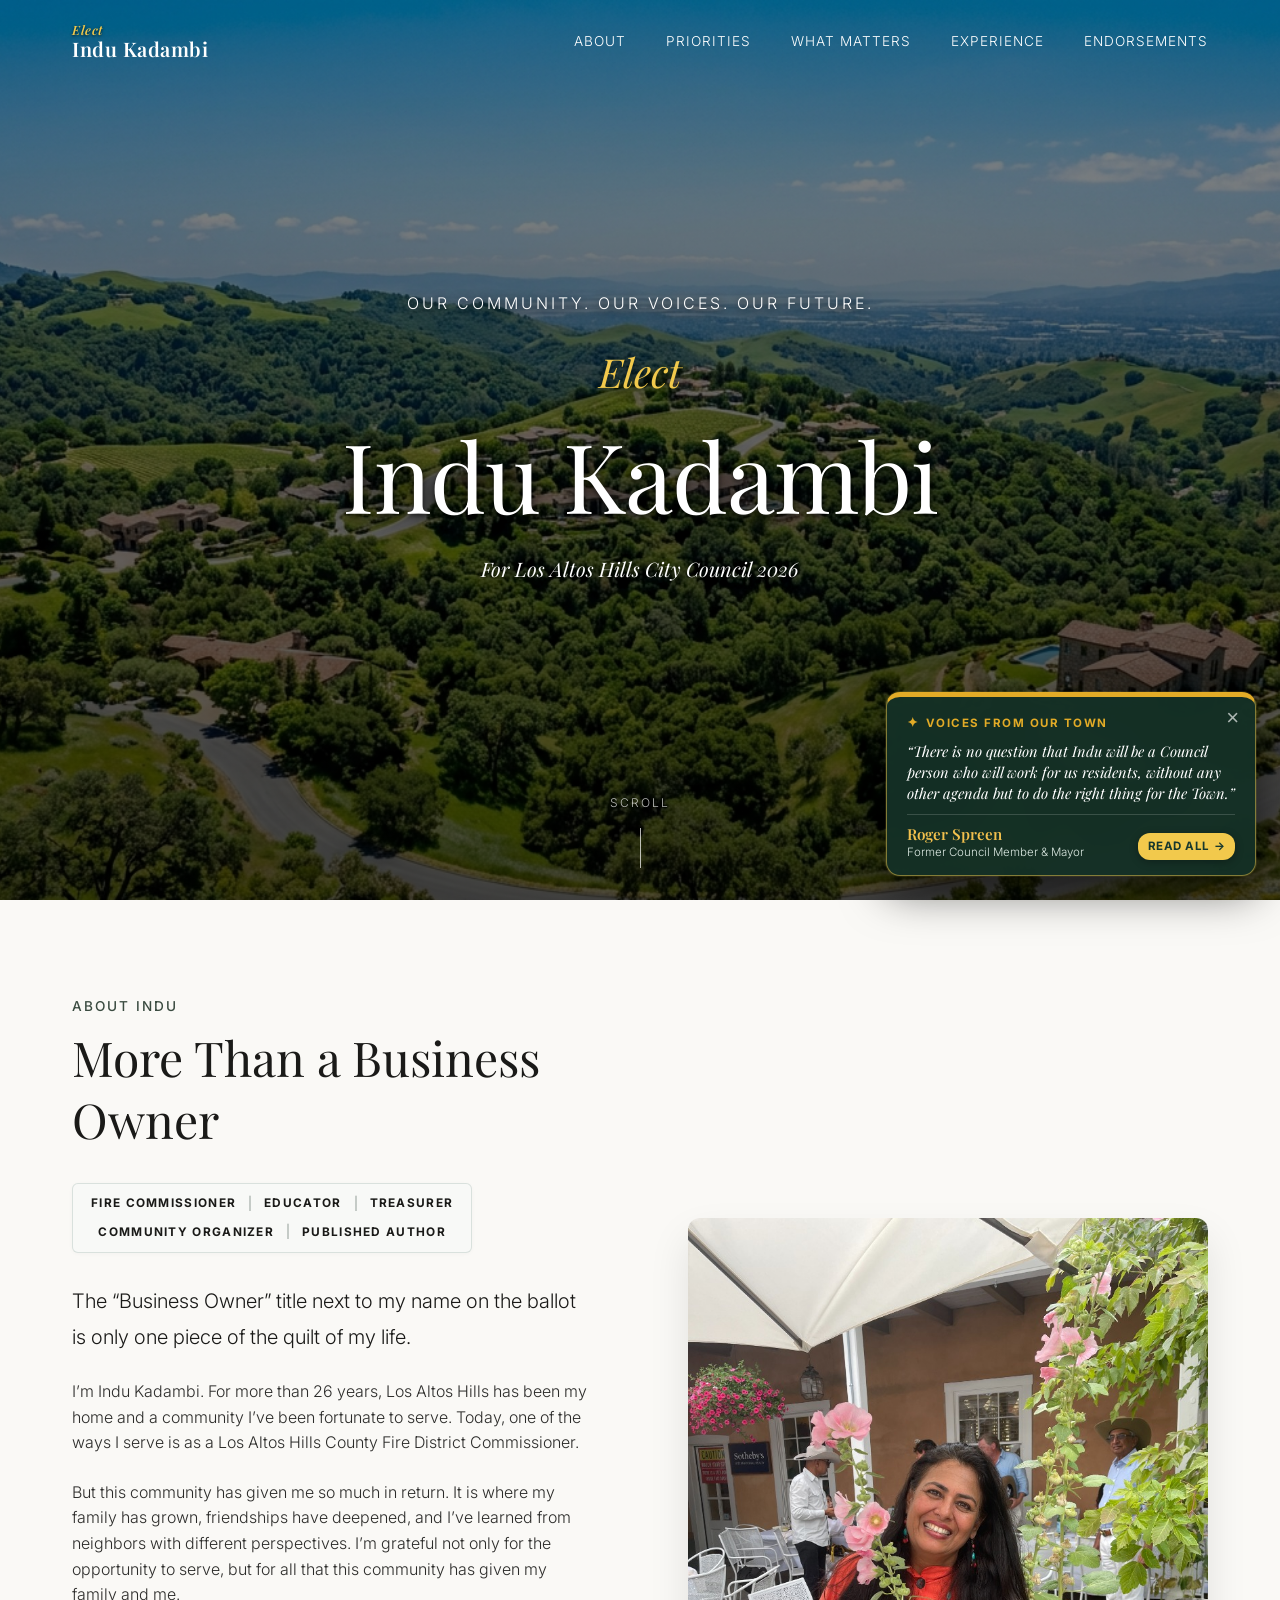
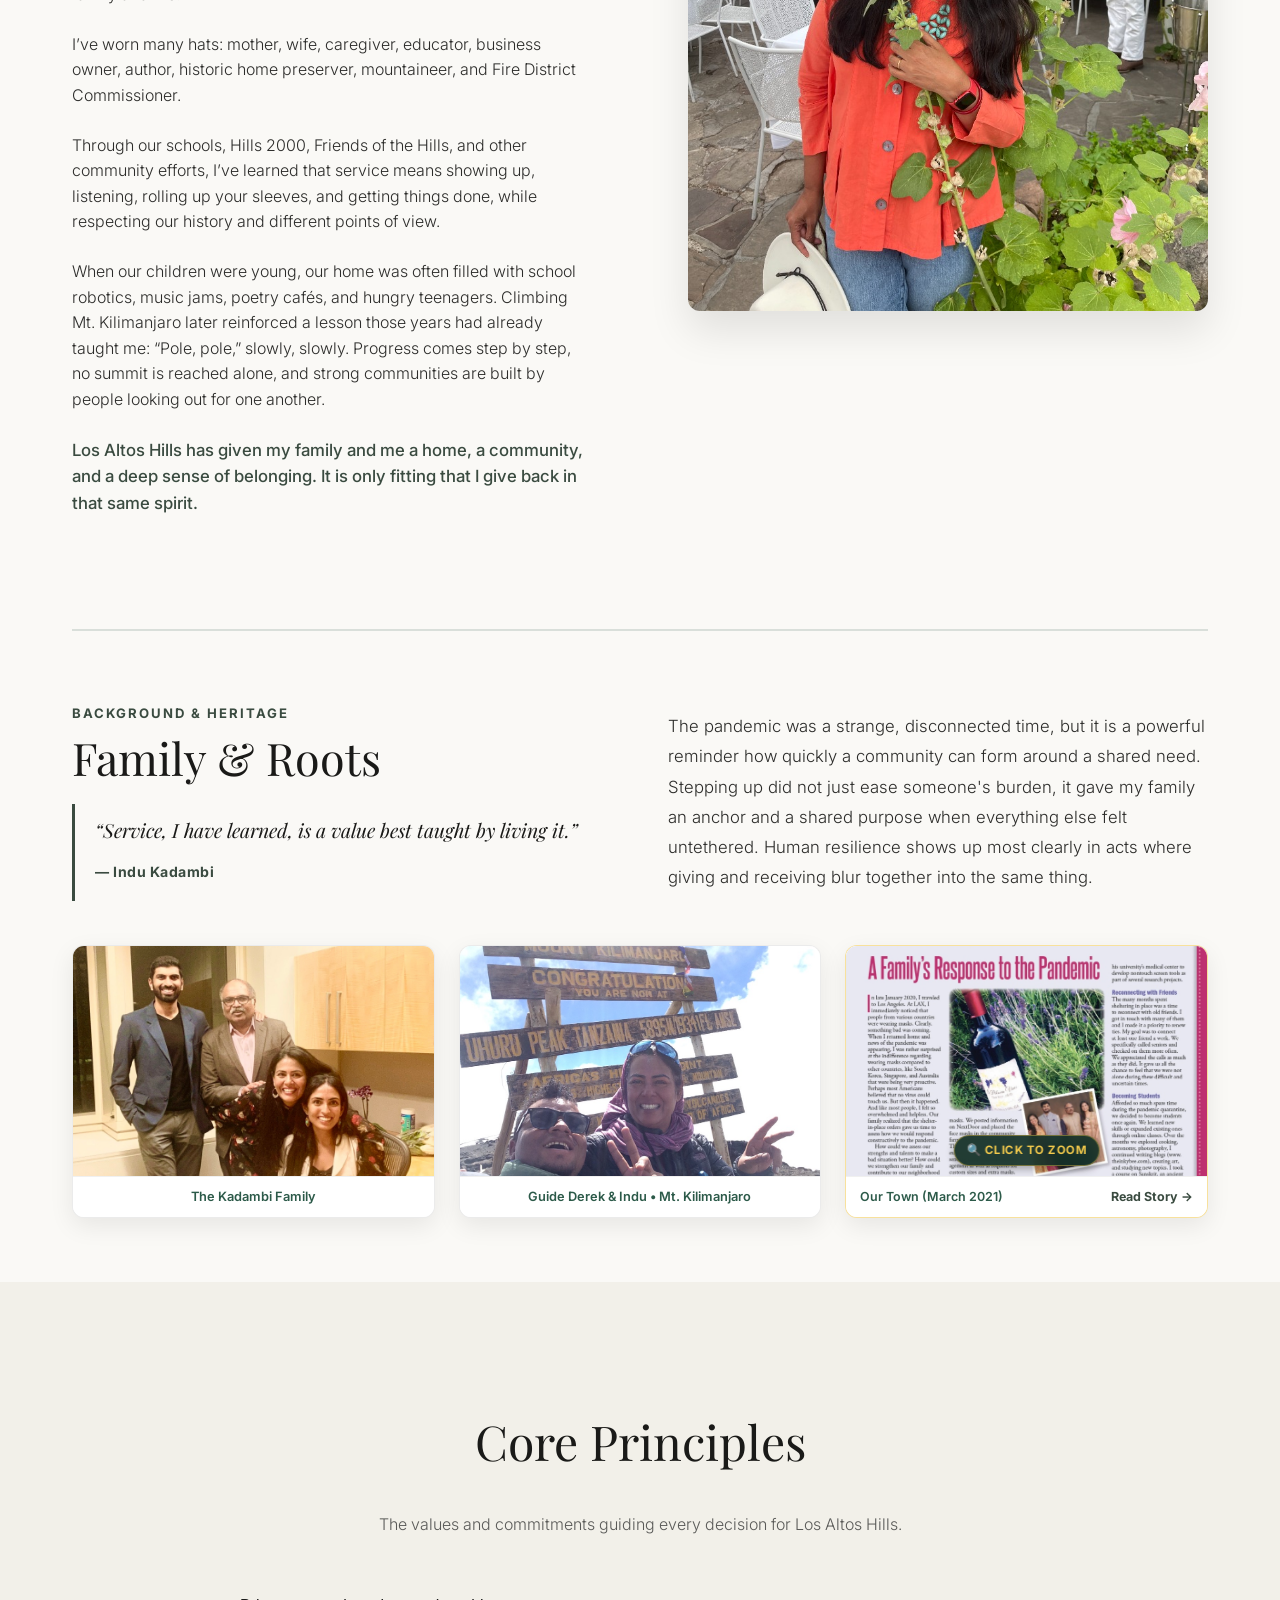
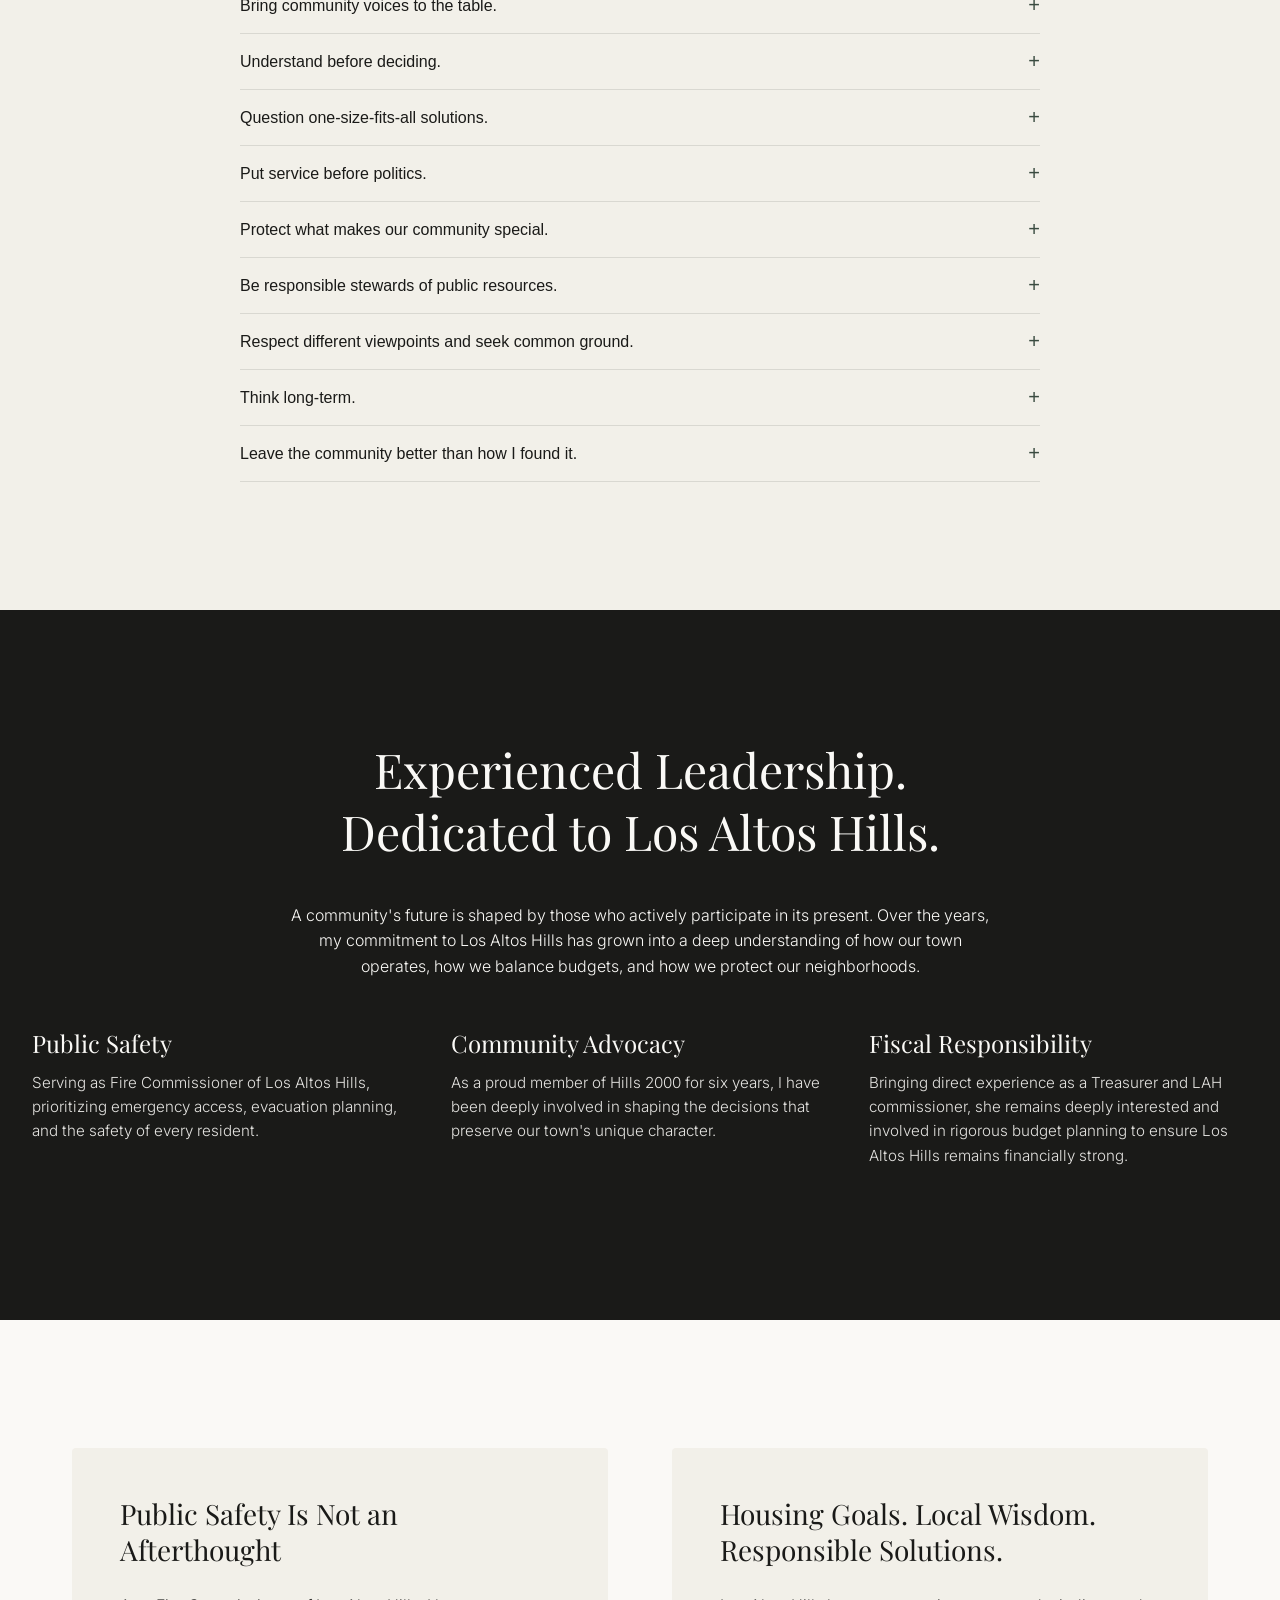
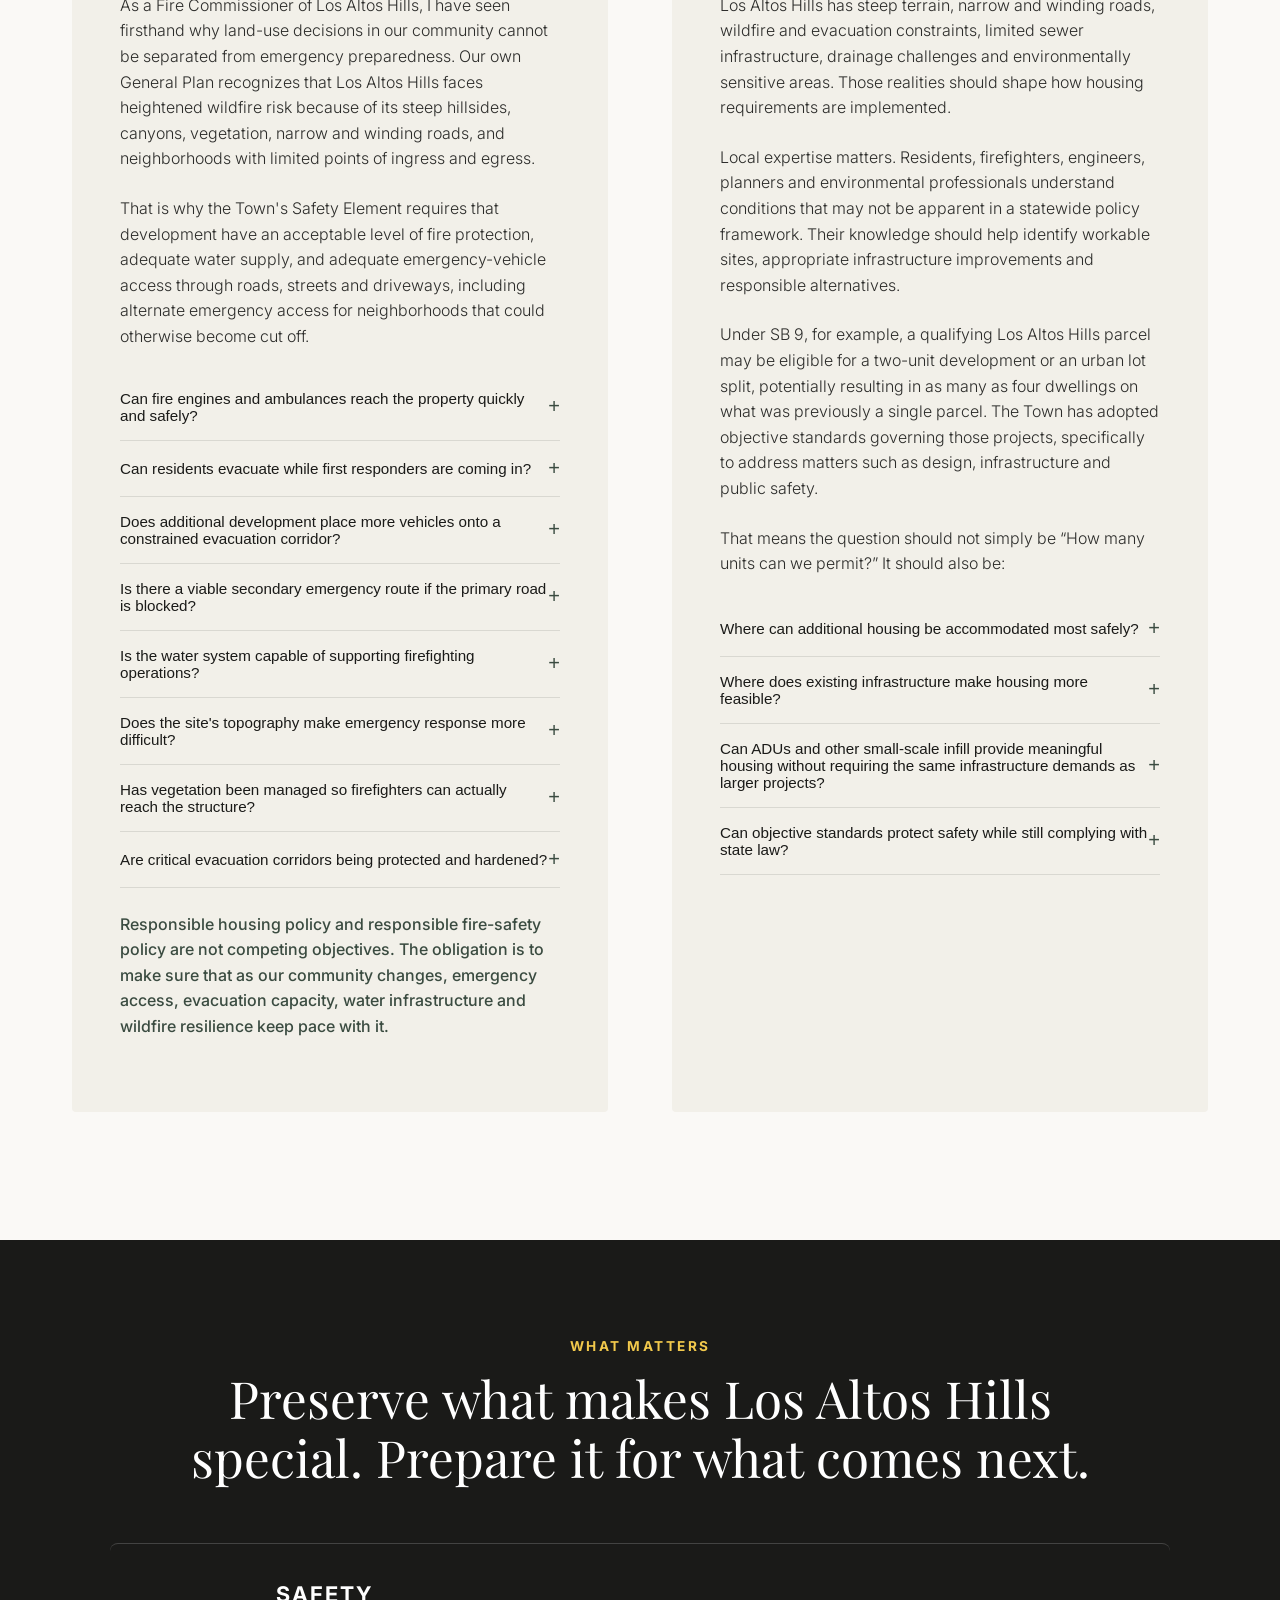
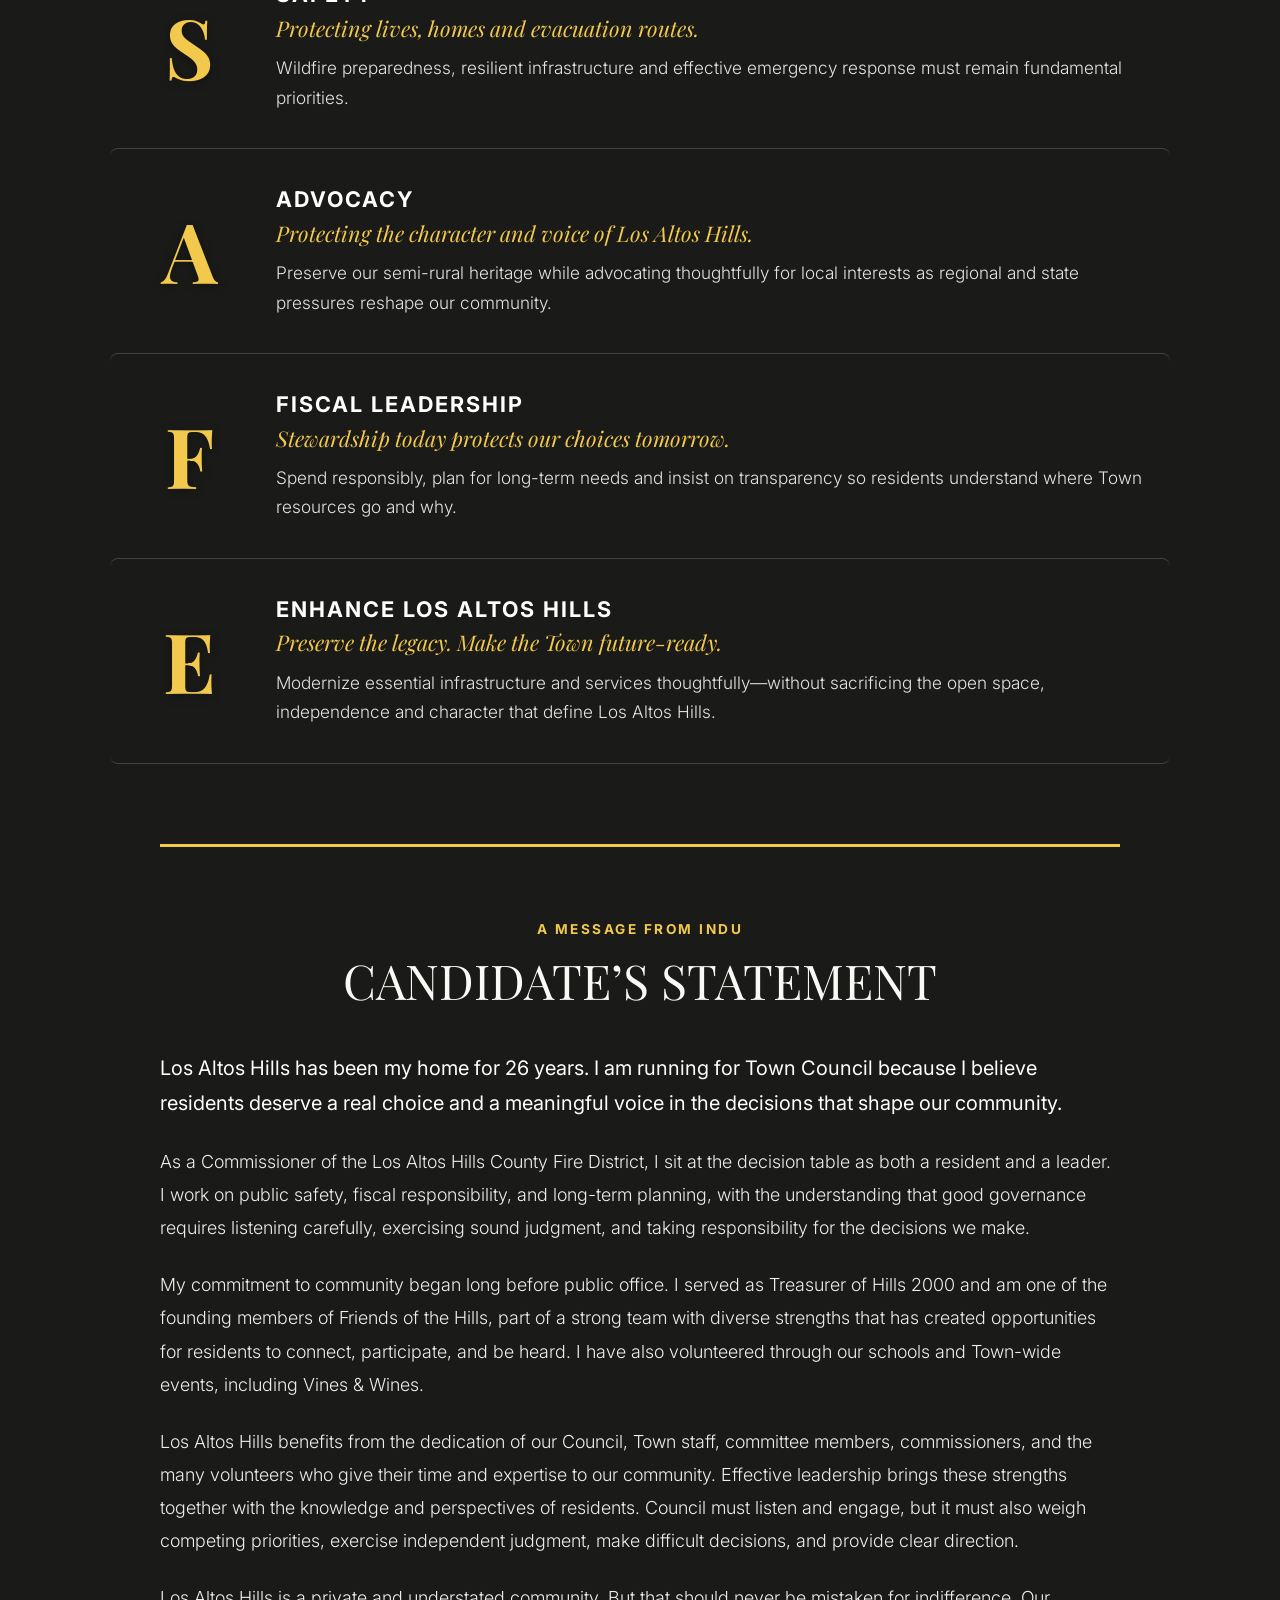
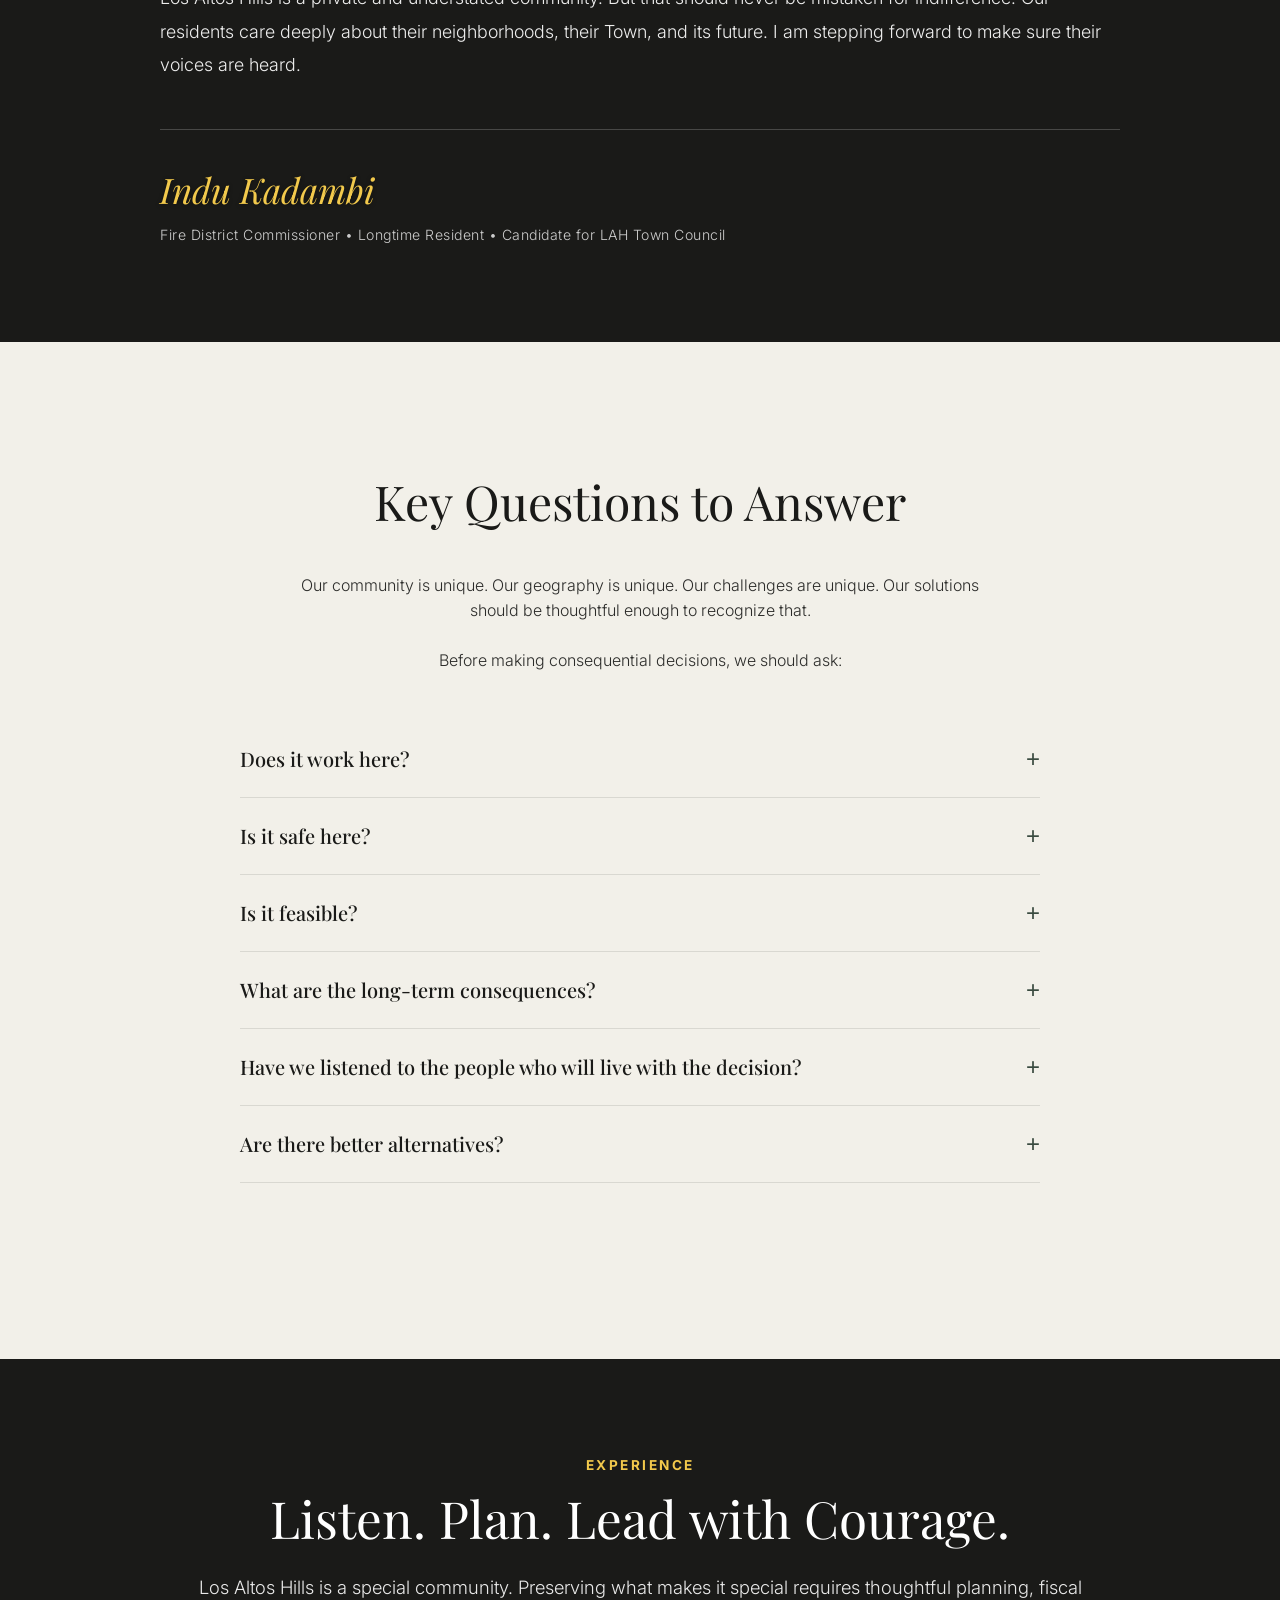
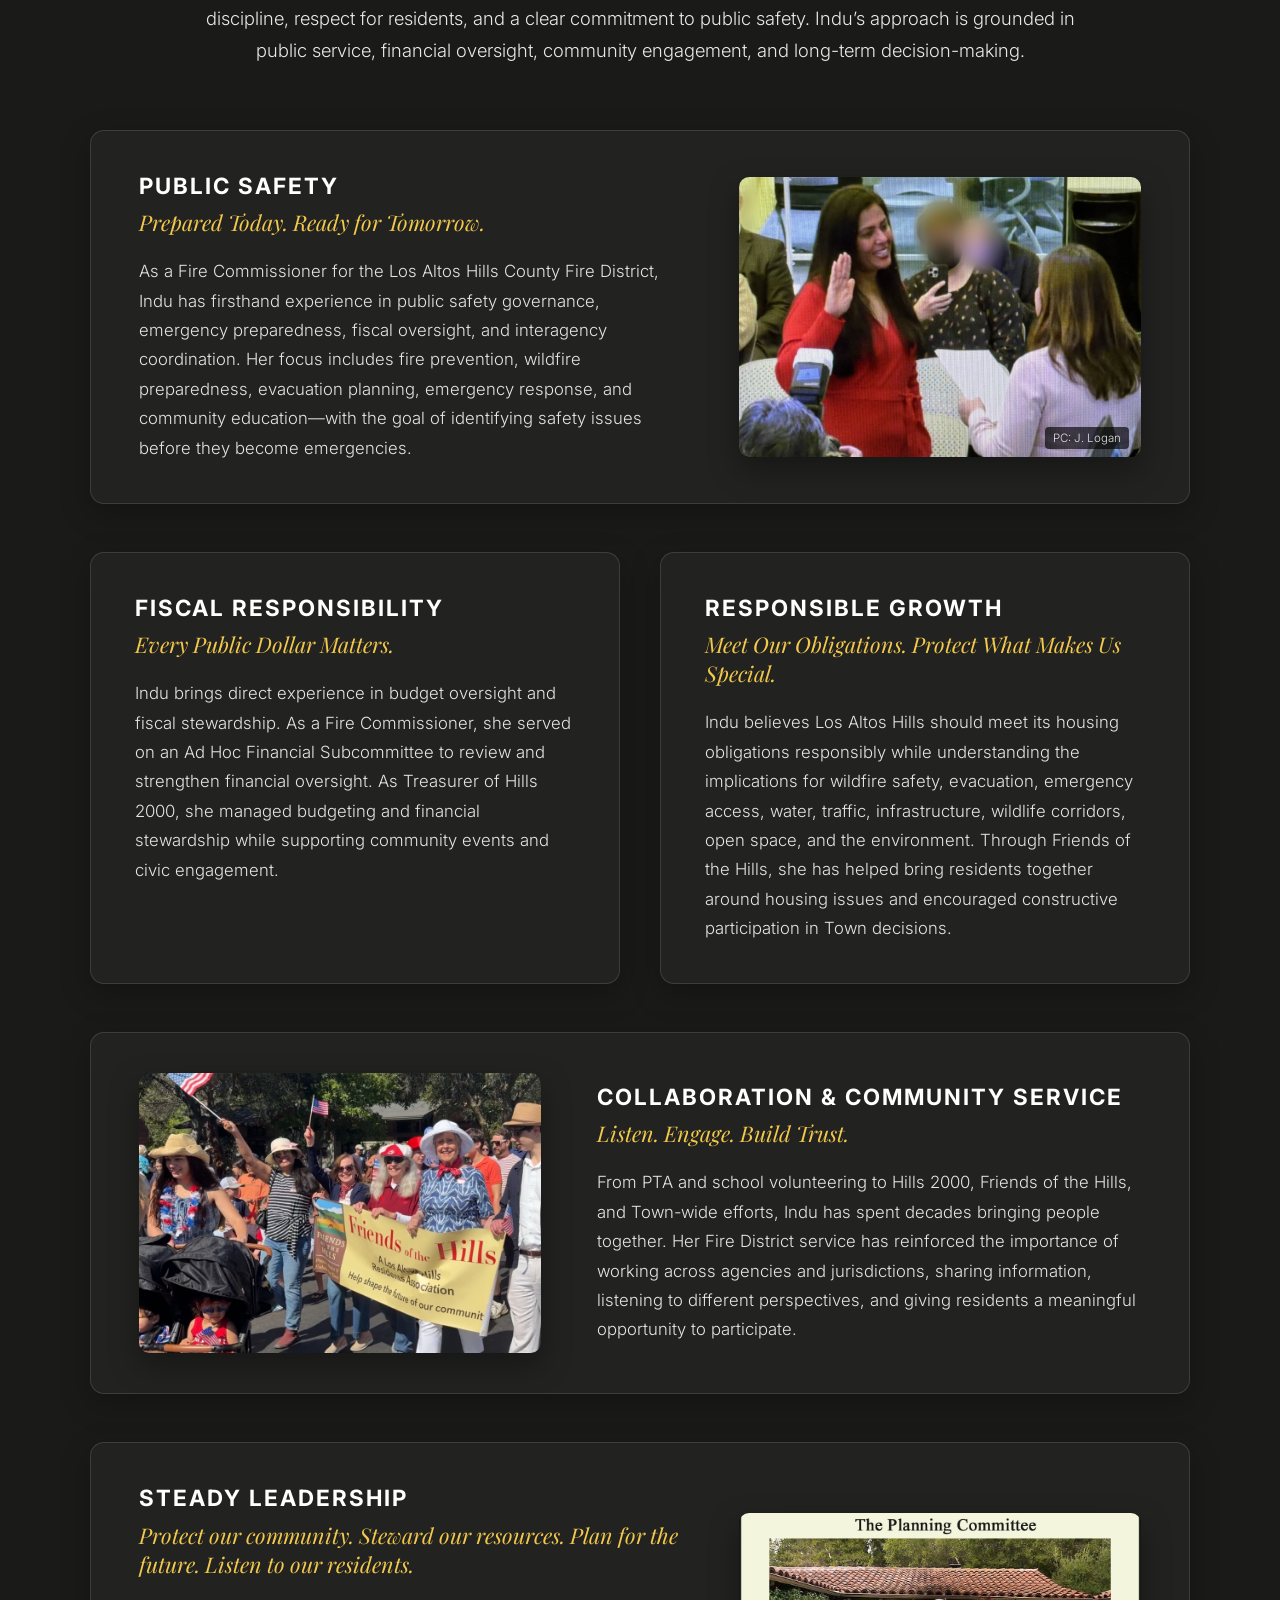
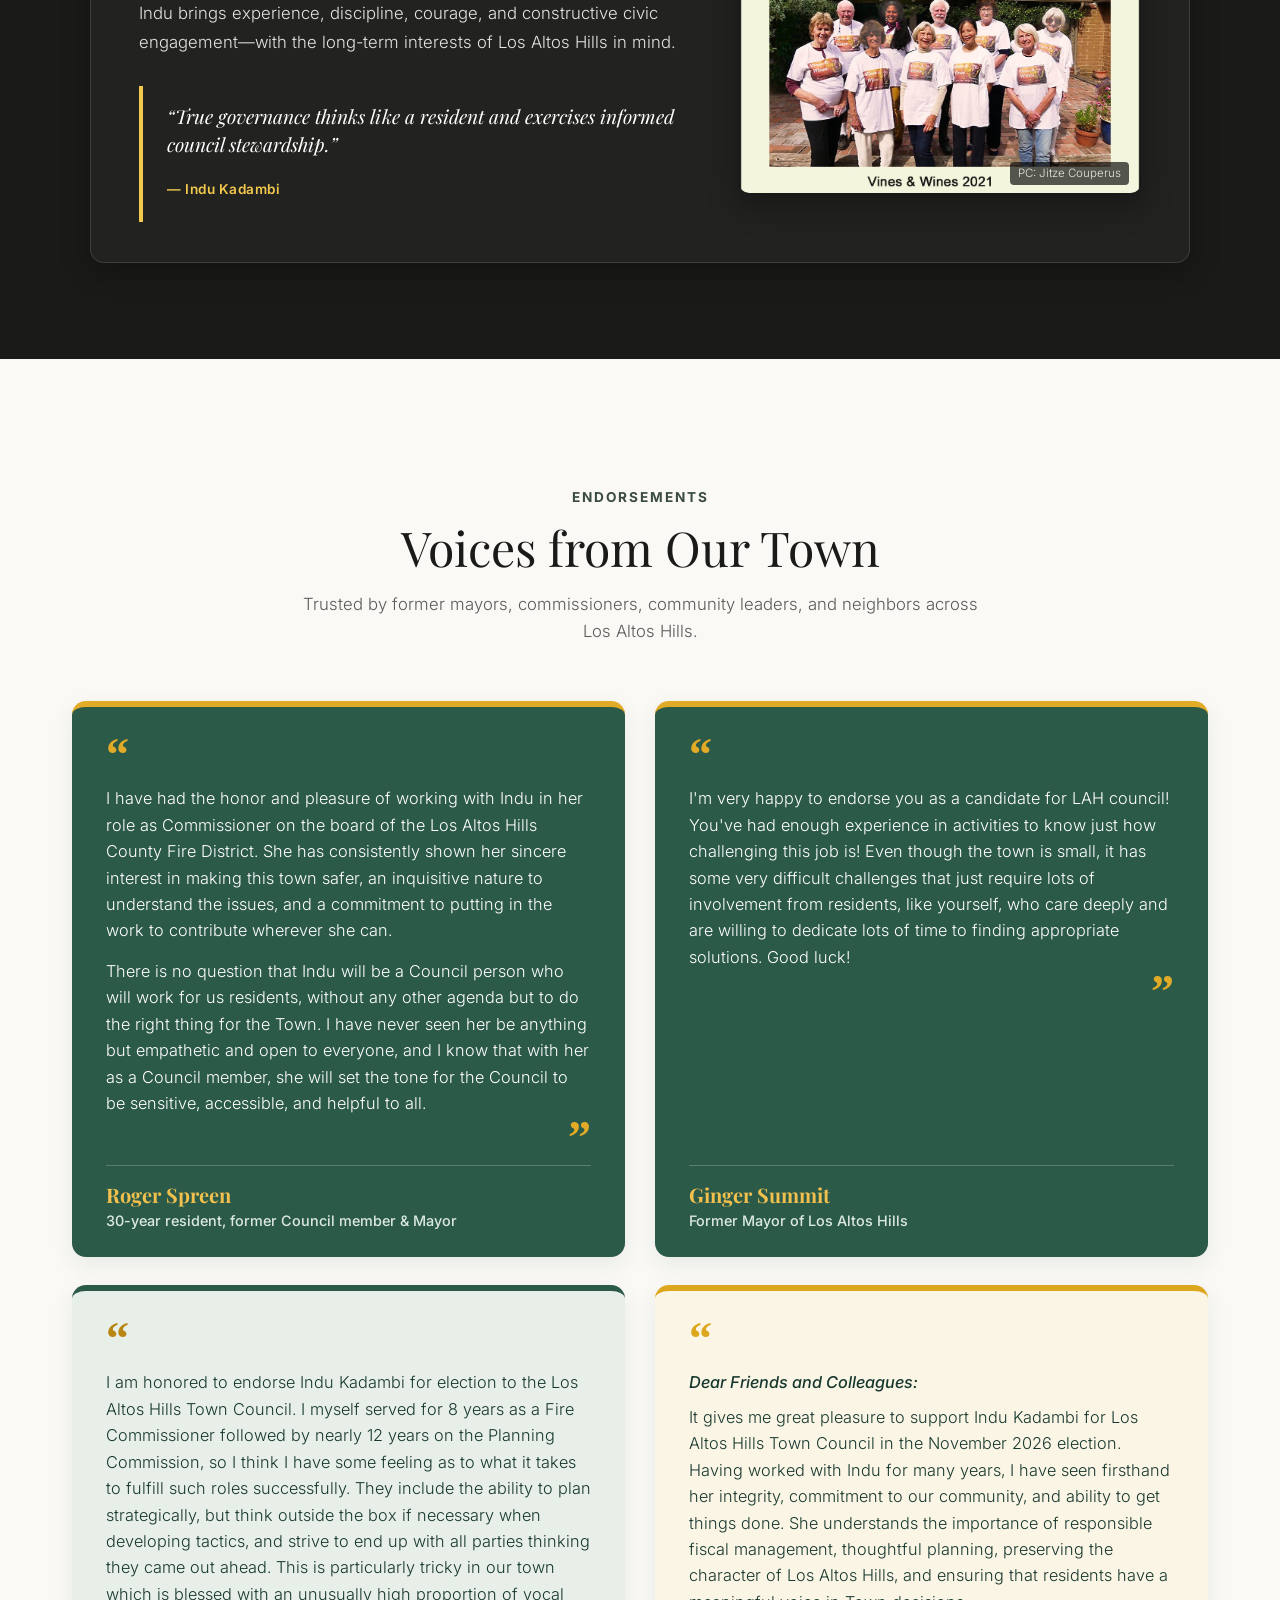
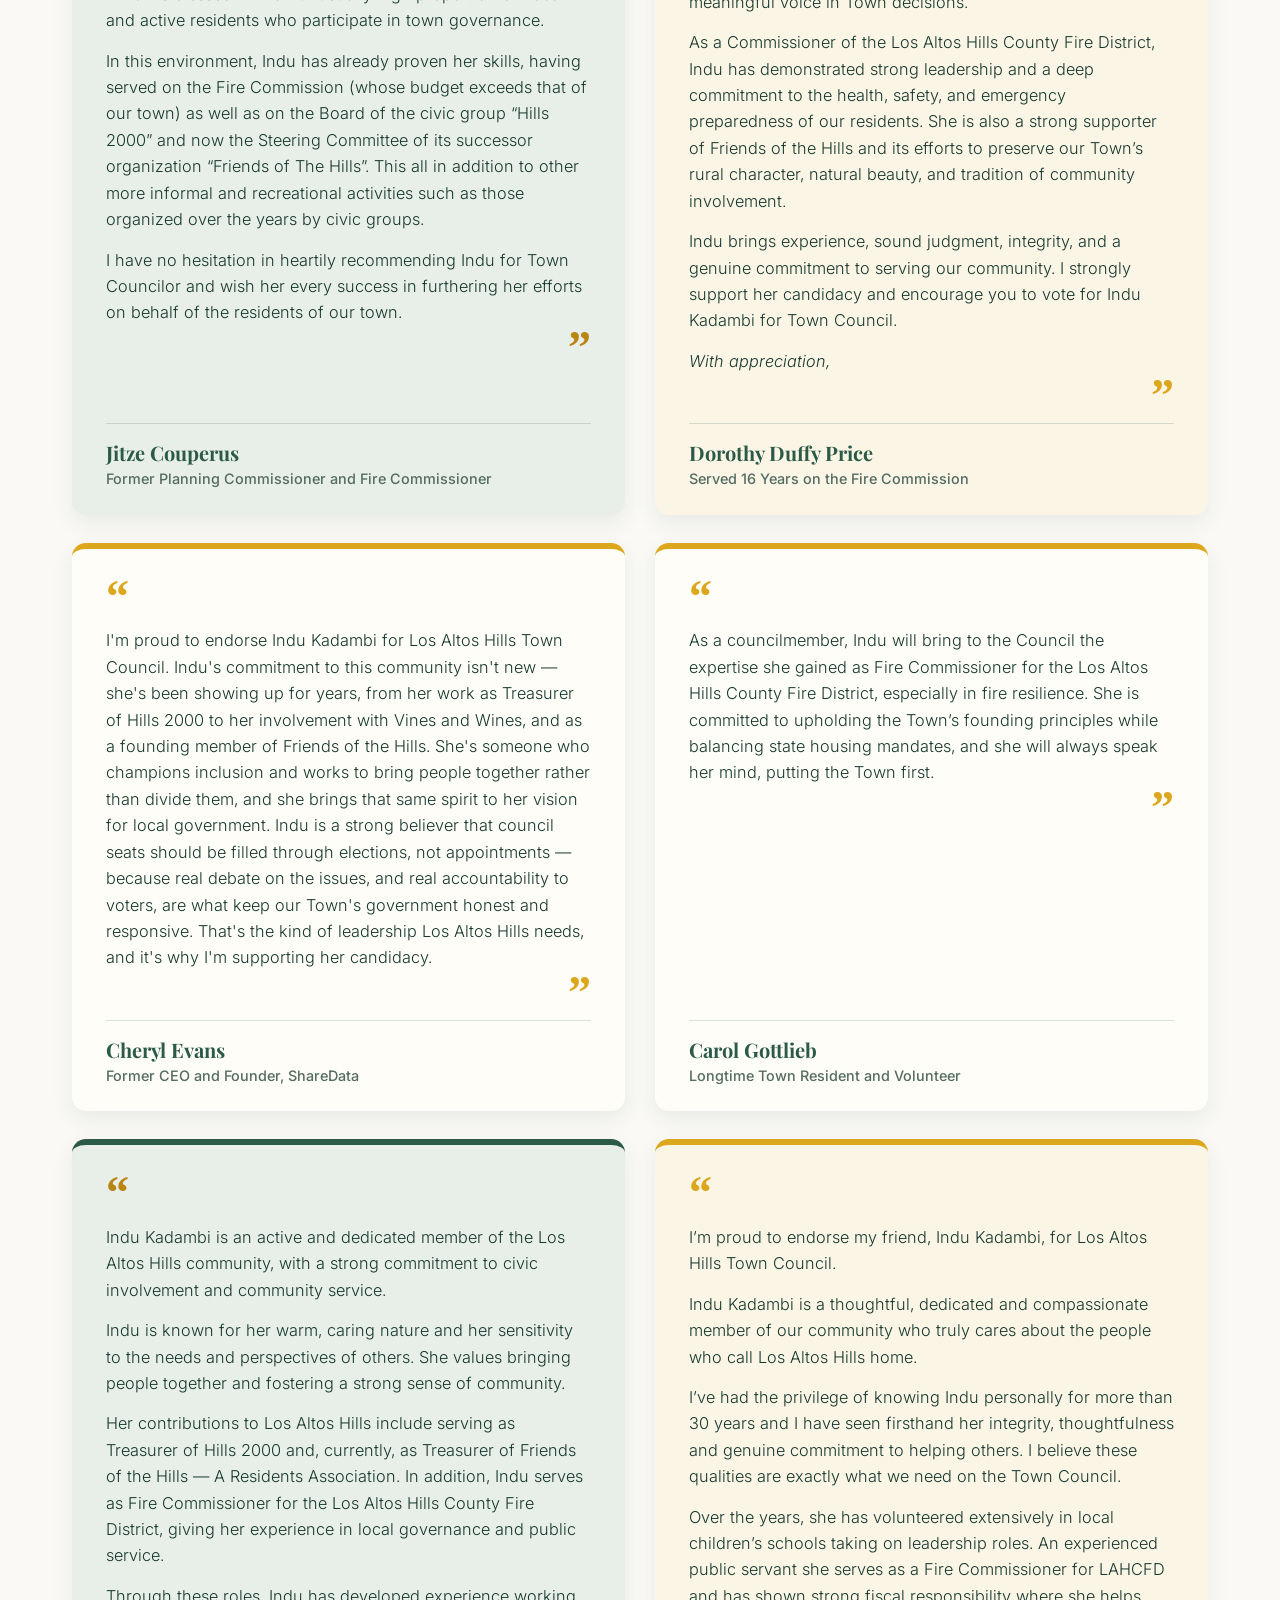
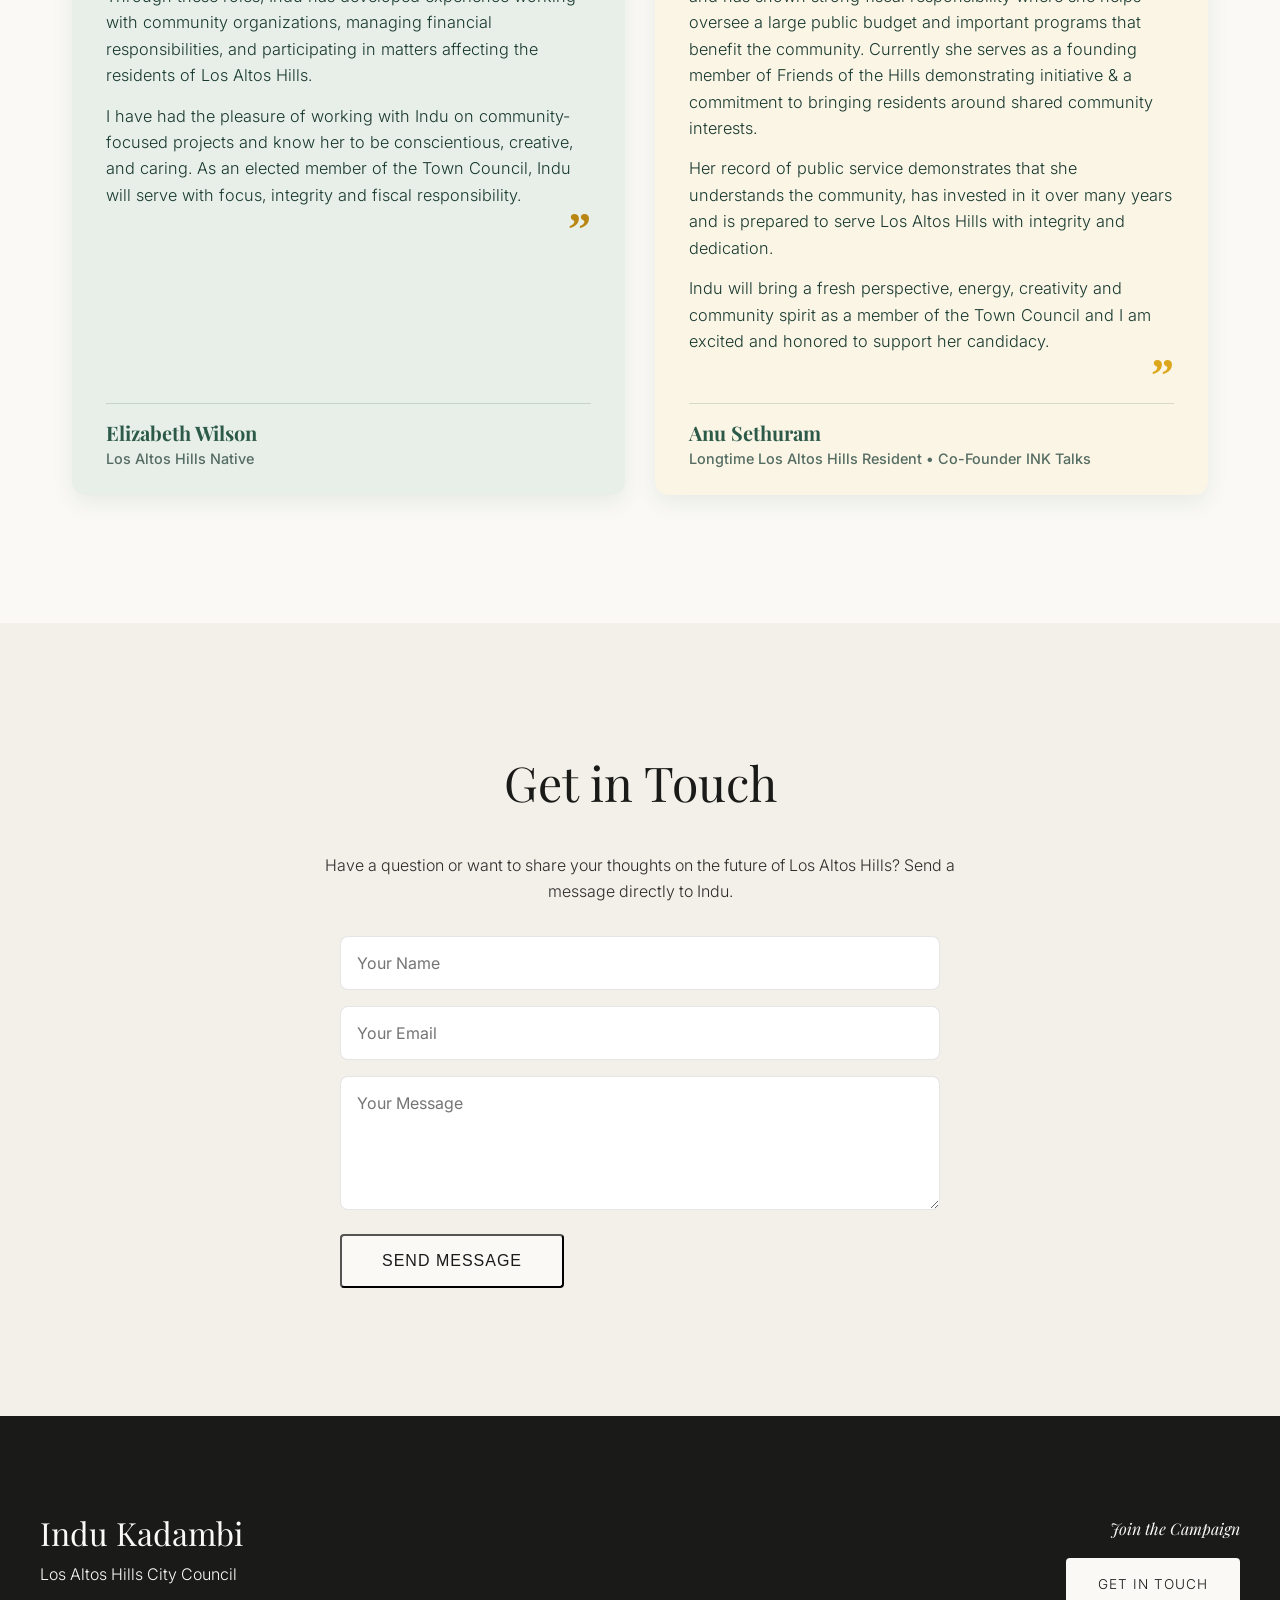
==== index.html @ d44c5cd3 "Fix roles formatting: eliminate orphan pipe, remove harsh left border, center balanced 2-tier plaque" ====
<!DOCTYPE html>
<html lang="en">
<head>
  <meta charset="UTF-8">
  <meta name="viewport" content="width=device-width, initial-scale=1.0">
  <title>Indu Kadambi | Los Altos Hills City Council & Fire Commissioner</title>
  
  <!-- SEO Meta Tags -->
  <meta name="description" content="Official campaign website for Indu Kadambi, candidate for Los Altos Hills City Council. Learn about her 26 years of service, including her role as Fire Commissioner of Los Altos Hills.">
  <meta name="keywords" content="Indu Kadambi, Los Altos Hills, City Council, Fire Commissioner, Election, California, Public Safety, Affordable Housing">
  <meta name="author" content="Indu Kadambi Campaign">
  <meta name="robots" content="index, follow">
  
  <!-- Open Graph / Social Media -->
  <meta property="og:type" content="website">
  <meta property="og:url" content="https://lahtown.github.io/indu-kadambi/">
  <meta property="og:title" content="Indu Kadambi | Los Altos Hills City Council">
  <meta property="og:description" content="26 Years of Living, Serving, Listening and Showing Up for Los Altos Hills.">
  <meta property="og:image" content="https://lahtown.github.io/indu-kadambi/assets/hero.jpg">
  
  <link rel="preconnect" href="https://fonts.googleapis.com">
  <link rel="preconnect" href="https://fonts.gstatic.com" crossorigin>
  <link href="https://fonts.googleapis.com/css2?family=Inter:wght@300;400;500&family=Playfair+Display:ital,wght@0,400;0,600;1,400&display=swap" rel="stylesheet">
  <link rel="stylesheet" href="style.css">
</head>
<body>
  <nav class="navbar">
    <div class="nav-content">
      <div class="logo" style="display: flex; flex-direction: column; align-items: flex-start; line-height: 1;">
        <span style="font-size: 0.8rem; font-family: var(--font-serif); font-style: italic; color: #F2C94C; text-shadow: 0 1px 3px rgba(0,0,0,0.8); margin-bottom: 2px;">Elect</span>
        <span>Indu Kadambi</span>
      </div>
      <div class="nav-links">
        <a href="#about">About</a>
        <a href="#priorities">Priorities</a>
        <a href="#what-matters">What Matters</a>
        <a href="#experience">Experience</a>
        <a href="#endorsements">Endorsements</a>
      </div>
    </div>
  </nav>

  <section class="hero">
    <div class="hero-bg" style="background-image: url('assets/hero-green.jpg');"></div>
    <div class="hero-content fade-up">
      <p class="subtitle">Our Community. Our Voices. Our Future.</p>
      <p style="font-family: var(--font-serif); font-size: 2.5rem; font-style: italic; margin-bottom: 0.5rem; margin-top: 1.5rem; color: #F2C94C; text-shadow: 0 2px 10px rgba(0,0,0,0.8);">Elect</p>
      <h1 class="title">Indu Kadambi</h1>
      <p class="tagline">For Los Altos Hills City Council 2026</p>
    </div>
    <div class="scroll-indicator">
      <span>Scroll</span>
      <div class="line"></div>
    </div>
  </section>

  <section id="about" class="section about-section-wrapper">
    <!-- Main About Panel -->
    <div class="section split about-panel-one" style="padding: 0; margin-bottom: 4.5rem;">
      <div class="content fade-up">
        <p class="subtitle" style="color: var(--color-accent); font-weight: 500; letter-spacing: 2px; text-transform: uppercase; font-size: 0.85rem; margin-bottom: 0.5rem;">About Indu</p>
        <h2 class="serif" style="margin-bottom: 0.75rem;">More Than a Business Owner</h2>
        
        <div class="about-roles-plaque">
          <div class="roles-row">
            <span class="role-text">FIRE COMMISSIONER</span>
            <span class="role-bar">|</span>
            <span class="role-text">EDUCATOR</span>
            <span class="role-bar">|</span>
            <span class="role-text">TREASURER</span>
          </div>
          <div class="roles-row">
            <span class="role-text">COMMUNITY ORGANIZER</span>
            <span class="role-bar">|</span>
            <span class="role-text">PUBLISHED AUTHOR</span>
          </div>
        </div>

        <p class="large-text">The “Business Owner” title next to my name on the ballot is only one piece of the quilt of my life.</p>
        <p>I’m Indu Kadambi. For more than 26 years, Los Altos Hills has been my home and a community I’ve been fortunate to serve. Today, one of the ways I serve is as a Los Altos Hills County Fire District Commissioner.</p>
        <p>But this community has given me so much in return. It is where my family has grown, friendships have deepened, and I’ve learned from neighbors with different perspectives. I’m grateful not only for the opportunity to serve, but for all that this community has given my family and me.</p>
        <p>I’ve worn many hats: mother, wife, caregiver, educator, business owner, author, historic home preserver, mountaineer, and Fire District Commissioner.</p>
        <p>Through our schools, Hills 2000, Friends of the Hills, and other community efforts, I’ve learned that service means showing up, listening, rolling up your sleeves, and getting things done, while respecting our history and different points of view.</p>
        <p>When our children were young, our home was often filled with school robotics, music jams, poetry cafés, and hungry teenagers. Climbing Mt. Kilimanjaro later reinforced a lesson those years had already taught me: “Pole, pole,” slowly, slowly. Progress comes step by step, no summit is reached alone, and strong communities are built by people looking out for one another.</p>
        <p class="emphasis" style="font-size: 1.05rem;">Los Altos Hills has given my family and me a home, a community, and a deep sense of belonging. It is only fitting that I give back in that same spirit.</p>
      </div>
      <div class="image-container fade-up" style="transition-delay: 0.2s;">
        <img src="assets/indu_flowers.jpg" alt="Indu Kadambi with flowers" style="border-radius: 12px; object-fit: cover; width: 100%; height: 100%; max-height: 700px; box-shadow: 0 20px 40px rgba(0,0,0,0.1);" />
      </div>
    </div>

    <!-- Family & Roots Subsection -->
    <div class="family-roots-subsection fade-up">
      <!-- Top Section: Copy & Quote -->
      <div class="family-roots-header">
        <div class="family-roots-header-left">
          <p class="subtitle" style="color: var(--color-accent); font-weight: 700; letter-spacing: 2px; text-transform: uppercase; font-size: 0.82rem; margin-bottom: 0.4rem;">BACKGROUND &amp; HERITAGE</p>
          <h3 class="serif family-roots-title">Family &amp; Roots</h3>
          <blockquote class="family-roots-quote">
            <p>“Service, I have learned, is a value best taught by living it.”</p>
            <cite class="quote-attribution">— Indu Kadambi</cite>
          </blockquote>
        </div>
        <div class="family-roots-header-right">
          <p class="family-roots-desc">The pandemic was a strange, disconnected time, but it is a powerful reminder how quickly a community can form around a shared need. Stepping up did not just ease someone's burden, it gave my family an anchor and a shared purpose when everything else felt untethered. Human resilience shows up most clearly in acts where giving and receiving blur together into the same thing.</p>
        </div>
      </div>

      <!-- Horizontal 3-Card Photo Gallery -->
      <div class="family-roots-horizontal-gallery">
        <!-- Photo 1: Family Portrait -->
        <figure class="roots-card">
          <div class="roots-card-img-wrap">
            <img src="assets/indu-family-portrait.jpg" alt="Indu Kadambi and her family" class="roots-card-img" />
          </div>
          <figcaption class="roots-card-caption">The Kadambi Family</figcaption>
        </figure>

        <!-- Photo 2: Mt. Kilimanjaro -->
        <figure class="roots-card">
          <div class="roots-card-img-wrap">
            <img src="assets/indu-kilimanjaro.jpeg" alt="Indu Kadambi at Mt. Kilimanjaro" class="roots-card-img" />
          </div>
          <figcaption class="roots-card-caption">Guide Derek &amp; Indu • Mt. Kilimanjaro</figcaption>
        </figure>

        <!-- Photo 3: Pandemic Article / Bottle Photo (Click to Zoom) -->
        <div class="roots-card roots-card-interactive" id="open-newsletter-btn" role="button" tabindex="0" title="Click to zoom in and read full article" onclick="document.getElementById('newsletter-modal').classList.add('open'); document.body.style.overflow='hidden';">
          <div class="roots-card-img-wrap newsletter-wrap">
            <img src="assets/our-town-article.jpg" alt="Our Town March 2021 article: A Family's Response to the Pandemic" class="roots-card-img contain-article-img" />
            <div class="roots-card-zoom-badge">
              <span class="zoom-icon">🔍</span>
              <span>Click to Zoom</span>
            </div>
          </div>
          <div class="roots-card-caption interactive-caption">
            <span>Our Town (March 2021)</span>
            <span class="read-prompt">Read Story →</span>
          </div>
        </div>
      </div>
    </div>
  </section>

  <section id="principles" class="section light">
    <div class="content fade-up" style="max-width: 800px; margin: 0 auto;">
      <div class="text-center" style="margin-bottom: 2.5rem;">
        <h2 class="serif">Core Principles</h2>
        <p class="narrow-text" style="color: var(--color-text-light);">The values and commitments guiding every decision for Los Altos Hills.</p>
      </div>
      <div class="accordion" style="margin: 0 auto; text-align: left;">
        <div class="accordion-item">
          <button class="accordion-header" style="padding: 1rem 0;">
            <span style="font-weight: 500; font-size: 1rem;">Bring community voices to the table.</span>
            <span class="icon" style="font-size: 1.25rem;">+</span>
          </button>
          <div class="accordion-content">
            <p>People who live here should have a meaningful voice in the decisions that affect their neighborhoods, their community, and their future.</p>
          </div>
        </div>
        <div class="accordion-item">
          <button class="accordion-header" style="padding: 1rem 0;">
            <span style="font-weight: 500; font-size: 1rem;">Understand before deciding.</span>
            <span class="icon" style="font-size: 1.25rem;">+</span>
          </button>
          <div class="accordion-content">
            <p>Take the time to understand the facts, the circumstances, and the potential impact before taking action.</p>
          </div>
        </div>
        <div class="accordion-item">
          <button class="accordion-header" style="padding: 1rem 0;">
            <span style="font-weight: 500; font-size: 1rem;">Question one-size-fits-all solutions.</span>
            <span class="icon" style="font-size: 1.25rem;">+</span>
          </button>
          <div class="accordion-content">
            <p>Los Altos Hills is a unique community. Solutions should reflect our local character, needs, and values—not simply follow a template designed for somewhere else.</p>
          </div>
        </div>
        <div class="accordion-item">
          <button class="accordion-header" style="padding: 1rem 0;">
            <span style="font-weight: 500; font-size: 1rem;">Put service before politics.</span>
            <span class="icon" style="font-size: 1.25rem;">+</span>
          </button>
          <div class="accordion-content">
            <p>Public service should be about solving problems, serving residents, and doing what is right for the community. It is not advancing a political agenda.</p>
          </div>
        </div>
        <div class="accordion-item">
          <button class="accordion-header" style="padding: 1rem 0;">
            <span style="font-weight: 500; font-size: 1rem;">Protect what makes our community special.</span>
            <span class="icon" style="font-size: 1.25rem;">+</span>
          </button>
          <div class="accordion-content">
            <p>Thoughtful leadership means preserving the character, quality of life, and values that make Los Altos Hills a special place to call home.</p>
          </div>
        </div>
        <div class="accordion-item">
          <button class="accordion-header" style="padding: 1rem 0;">
            <span style="font-weight: 500; font-size: 1rem;">Be responsible stewards of public resources.</span>
            <span class="icon" style="font-size: 1.25rem;">+</span>
          </button>
          <div class="accordion-content">
            <p>Treat taxpayer dollars with care, ask hard questions, and make sure public investments provide lasting value to the community.</p>
          </div>
        </div>
        <div class="accordion-item">
          <button class="accordion-header" style="padding: 1rem 0;">
            <span style="font-weight: 500; font-size: 1rem;">Respect different viewpoints and seek common ground.</span>
            <span class="icon" style="font-size: 1.25rem;">+</span>
          </button>
          <div class="accordion-content">
            <p>Healthy communities require leaders who listen, respect differences, and work toward practical solutions.</p>
          </div>
        </div>
        <div class="accordion-item">
          <button class="accordion-header" style="padding: 1rem 0;">
            <span style="font-weight: 500; font-size: 1rem;">Think long-term.</span>
            <span class="icon" style="font-size: 1.25rem;">+</span>
          </button>
          <div class="accordion-content">
            <p>Every decision should be considered not only for its immediate impact, but for what it means for the next generation of residents.</p>
          </div>
        </div>
        <div class="accordion-item">
          <button class="accordion-header" style="padding: 1rem 0;">
            <span style="font-weight: 500; font-size: 1rem;">Leave the community better than how I found it.</span>
            <span class="icon" style="font-size: 1.25rem;">+</span>
          </button>
          <div class="accordion-content">
            <p>Public office is temporary. My responsibility to the community, and to those who come after me, is long-term.</p>
          </div>
        </div>
      </div>
    </div>
  </section>

  <section class="section dark text-center">
    <div class="content fade-up">
      <h2 class="serif">Experienced Leadership.<br/>Dedicated to Los Altos Hills.</h2>
      <p class="narrow-text" style="margin-bottom: 3rem;">A community's future is shaped by those who actively participate in its present. Over the years, my commitment to Los Altos Hills has grown into a deep understanding of how our town operates, how we balance budgets, and how we protect our neighborhoods.</p>
      <div style="display: grid; grid-template-columns: repeat(auto-fit, minmax(250px, 1fr)); gap: 2.5rem; text-align: left;">
        <div>
          <h3 style="font-family: var(--font-serif); font-size: 1.5rem; margin-bottom: 0.75rem; color: var(--color-bg);">Public Safety</h3>
          <p style="font-size: 0.95rem; opacity: 0.9;">Serving as Fire Commissioner of Los Altos Hills, prioritizing emergency access, evacuation planning, and the safety of every resident.</p>
        </div>
        <div>
          <h3 style="font-family: var(--font-serif); font-size: 1.5rem; margin-bottom: 0.75rem; color: var(--color-bg);">Community Advocacy</h3>
          <p style="font-size: 0.95rem; opacity: 0.9;">As a proud member of Hills 2000 for six years, I have been deeply involved in shaping the decisions that preserve our town's unique character.</p>
        </div>
        <div>
          <h3 style="font-family: var(--font-serif); font-size: 1.5rem; margin-bottom: 0.75rem; color: var(--color-bg);">Fiscal Responsibility</h3>
          <p style="font-size: 0.95rem; opacity: 0.9;">Bringing direct experience as a Treasurer and LAH commissioner, she remains deeply interested and involved in rigorous budget planning to ensure Los Altos Hills remains financially strong.</p>
        </div>
      </div>
    </div>
  </section>

  <section id="priorities" class="section">
    <div class="grid-2">
      <div class="card fade-up">
        <h3 class="serif">Public Safety Is Not an Afterthought</h3>
        <p>As a Fire Commissioner of Los Altos Hills, I have seen firsthand why land-use decisions in our community cannot be separated from emergency preparedness. Our own General Plan recognizes that Los Altos Hills faces heightened wildfire risk because of its steep hillsides, canyons, vegetation, narrow and winding roads, and neighborhoods with limited points of ingress and egress.</p>
        <p>That is why the Town's Safety Element requires that development have an acceptable level of fire protection, adequate water supply, and adequate emergency-vehicle access through roads, streets and driveways, including alternate emergency access for neighborhoods that could otherwise become cut off.</p>
        <div class="accordion" style="margin: 1.5rem 0;">
          <div class="accordion-item">
            <button class="accordion-header" style="padding: 1rem 0;">
              <span style="font-weight: 500; font-size: 0.95rem;">Can fire engines and ambulances reach the property quickly and safely?</span>
              <span class="icon" style="font-size: 1.25rem;">+</span>
            </button>
            <div class="accordion-content">
              <p>Driveways and access roads must accommodate emergency apparatus, including adequate width, vertical clearance, turning capability and vegetation clearance.</p>
            </div>
          </div>
          <div class="accordion-item">
            <button class="accordion-header" style="padding: 1rem 0;">
              <span style="font-weight: 500; font-size: 0.95rem;">Can residents evacuate while first responders are coming in?</span>
              <span class="icon" style="font-size: 1.25rem;">+</span>
            </button>
            <div class="accordion-content">
              <p>Many Los Altos Hills roads are narrow and two-lane. During a wildfire, those same roads must simultaneously carry outbound residents and inbound fire and law-enforcement vehicles.</p>
            </div>
          </div>
          <div class="accordion-item">
            <button class="accordion-header" style="padding: 1rem 0;">
              <span style="font-weight: 500; font-size: 0.95rem;">Does additional development place more vehicles onto a constrained evacuation corridor?</span>
              <span class="icon" style="font-size: 1.25rem;">+</span>
            </button>
            <div class="accordion-content">
              <p>Emergency planning should account for cumulative evacuation demand, particularly in neighborhoods with only one or two practical exits.</p>
            </div>
          </div>
          <div class="accordion-item">
            <button class="accordion-header" style="padding: 1rem 0;">
              <span style="font-weight: 500; font-size: 0.95rem;">Is there a viable secondary emergency route if the primary road is blocked?</span>
              <span class="icon" style="font-size: 1.25rem;">+</span>
            </button>
            <div class="accordion-content">
              <p>The Town's emergency-road network exists specifically to reduce the danger of neighborhoods becoming inaccessible if blocked by fire, a fallen tree, utility lines, a collision or another hazard.</p>
            </div>
          </div>
          <div class="accordion-item">
            <button class="accordion-header" style="padding: 1rem 0;">
              <span style="font-weight: 500; font-size: 0.95rem;">Is the water system capable of supporting firefighting operations?</span>
              <span class="icon" style="font-size: 1.25rem;">+</span>
            </button>
            <div class="accordion-content">
              <p>Adequate water supply, hydrant availability, water-main capacity and reliability are fundamental components of fire protection.</p>
            </div>
          </div>
          <div class="accordion-item">
            <button class="accordion-header" style="padding: 1rem 0;">
              <span style="font-weight: 500; font-size: 0.95rem;">Does the site's topography make emergency response more difficult?</span>
              <span class="icon" style="font-size: 1.25rem;">+</span>
            </button>
            <div class="accordion-content">
              <p>Steep slopes and canyon conditions can accelerate wildfire behavior while simultaneously limiting apparatus access, turnaround space and evacuation options.</p>
            </div>
          </div>
          <div class="accordion-item">
            <button class="accordion-header" style="padding: 1rem 0;">
              <span style="font-weight: 500; font-size: 0.95rem;">Has vegetation been managed so firefighters can actually reach the structure?</span>
              <span class="icon" style="font-size: 1.25rem;">+</span>
            </button>
            <div class="accordion-content">
              <p>Town evacuation-preparedness guidance calls for defensible space and, among other measures, approximately 20 feet of driveway clearance and 15 feet of vertical clearance for emergency vehicles.</p>
            </div>
          </div>
          <div class="accordion-item">
            <button class="accordion-header" style="padding: 1rem 0;">
              <span style="font-weight: 500; font-size: 0.95rem;">Are critical evacuation corridors being protected and hardened?</span>
              <span class="icon" style="font-size: 1.25rem;">+</span>
            </button>
            <div class="accordion-content">
              <p>Roads such as El Monte Road, Moody Road and Elena Road have been specifically identified by the Town as important emergency-evacuation routes.</p>
            </div>
          </div>
        </div>
        <p class="emphasis">Responsible housing policy and responsible fire-safety policy are not competing objectives. The obligation is to make sure that as our community changes, emergency access, evacuation capacity, water infrastructure and wildfire resilience keep pace with it.</p>
      </div>
      <div class="card fade-up" style="transition-delay: 0.2s;">
        <h3 class="serif">Housing Goals. Local Wisdom. Responsible Solutions.</h3>
        <p>Los Altos Hills has steep terrain, narrow and winding roads, wildfire and evacuation constraints, limited sewer infrastructure, drainage challenges and environmentally sensitive areas. Those realities should shape how housing requirements are implemented.</p>
        <p>Local expertise matters. Residents, firefighters, engineers, planners and environmental professionals understand conditions that may not be apparent in a statewide policy framework. Their knowledge should help identify workable sites, appropriate infrastructure improvements and responsible alternatives.</p>
        <p>Under SB 9, for example, a qualifying Los Altos Hills parcel may be eligible for a two-unit development or an urban lot split, potentially resulting in as many as four dwellings on what was previously a single parcel. The Town has adopted objective standards governing those projects, specifically to address matters such as design, infrastructure and public safety.</p>
        <p>That means the question should not simply be “How many units can we permit?” It should also be:</p>
        <div class="accordion" style="margin: 1.5rem 0;">
          <div class="accordion-item">
            <button class="accordion-header" style="padding: 1rem 0;">
              <span style="font-weight: 500; font-size: 0.95rem;">Where can additional housing be accommodated most safely?</span>
              <span class="icon" style="font-size: 1.25rem;">+</span>
            </button>
            <div class="accordion-content">
              <p>Higher-intensity development should be evaluated in the context of road capacity, emergency access, evacuation constraints, topography, utilities, water availability and proximity to services.</p>
            </div>
          </div>
          <div class="accordion-item">
            <button class="accordion-header" style="padding: 1rem 0;">
              <span style="font-weight: 500; font-size: 0.95rem;">Where does existing infrastructure make housing more feasible?</span>
              <span class="icon" style="font-size: 1.25rem;">+</span>
            </button>
            <div class="accordion-content">
              <p>Parcels with better roadway access, appropriate utility connections and fewer environmental or topographic constraints may be substantially better suited to additional density than isolated hillside properties reached by narrow roads.</p>
            </div>
          </div>
          <div class="accordion-item">
            <button class="accordion-header" style="padding: 1rem 0;">
              <span style="font-weight: 500; font-size: 0.95rem;">Can ADUs and other small-scale infill provide meaningful housing without requiring the same infrastructure demands as larger projects?</span>
              <span class="icon" style="font-size: 1.25rem;">+</span>
            </button>
            <div class="accordion-content">
              <p>The Town already permits ADUs and has adopted state-compliant standards and pre-approved resources to facilitate their construction.</p>
            </div>
          </div>
          <div class="accordion-item">
            <button class="accordion-header" style="padding: 1rem 0;">
              <span style="font-weight: 500; font-size: 0.95rem;">Can objective standards protect safety while still complying with state law?</span>
              <span class="icon" style="font-size: 1.25rem;">+</span>
            </button>
            <div class="accordion-content">
              <p>Where state law requires ministerial approval, the Town should make full and careful use of legally permissible objective standards governing matters such as access, setbacks, building placement, height, drainage and site design.</p>
            </div>
          </div>
        </div>
      </div>
    </div>
  </section>

  <section id="what-matters" class="section dark matters-section">
    <div class="content fade-up" style="max-width: 1060px; margin: 0 auto;">
      <div class="section-heading light text-center" style="margin-bottom: 3.5rem;">
        <p class="eyebrow gold" style="font-size: 0.85rem; font-weight: 700; letter-spacing: 2.5px; text-transform: uppercase; color: #F2C94C; margin-bottom: 0.75rem;">WHAT MATTERS</p>
        <h2 class="serif" style="color: #FFFFFF; font-size: clamp(2.2rem, 4vw, 3.4rem); line-height: 1.15; max-width: 920px; margin-left: auto; margin-right: auto;">Preserve what makes Los Altos Hills special. Prepare it for what comes next.</h2>
      </div>

      <div class="safe-acronym-grid">
        <article class="safe-card">
          <div class="safe-letter">S</div>
          <div class="safe-details">
            <h3 class="safe-title">SAFETY</h3>
            <p class="safe-kicker">Protecting lives, homes and evacuation routes.</p>
            <p class="safe-desc">Wildfire preparedness, resilient infrastructure and effective emergency response must remain fundamental priorities.</p>
          </div>
        </article>

        <article class="safe-card">
          <div class="safe-letter">A</div>
          <div class="safe-details">
            <h3 class="safe-title">ADVOCACY</h3>
            <p class="safe-kicker">Protecting the character and voice of Los Altos Hills.</p>
            <p class="safe-desc">Preserve our semi-rural heritage while advocating thoughtfully for local interests as regional and state pressures reshape our community.</p>
          </div>
        </article>

        <article class="safe-card">
          <div class="safe-letter">F</div>
          <div class="safe-details">
            <h3 class="safe-title">FISCAL LEADERSHIP</h3>
            <p class="safe-kicker">Stewardship today protects our choices tomorrow.</p>
            <p class="safe-desc">Spend responsibly, plan for long-term needs and insist on transparency so residents understand where Town resources go and why.</p>
          </div>
        </article>

        <article class="safe-card">
          <div class="safe-letter">E</div>
          <div class="safe-details">
            <h3 class="safe-title">ENHANCE LOS ALTOS HILLS</h3>
            <p class="safe-kicker">Preserve the legacy. Make the Town future-ready.</p>
            <p class="safe-desc">Modernize essential infrastructure and services thoughtfully—without sacrificing the open space, independence and character that define Los Altos Hills.</p>
          </div>
        </article>
      </div>

      <div class="candidate-statement-block fade-up">
        <div class="statement-header">
          <p class="statement-eyebrow">A Message from Indu</p>
          <h2 class="serif">CANDIDATE’S STATEMENT</h2>
        </div>
        <div class="statement-body">
          <p>Los Altos Hills has been my home for 26 years. I am running for Town Council because I believe residents deserve a real choice and a meaningful voice in the decisions that shape our community.</p>
          <p>As a Commissioner of the Los Altos Hills County Fire District, I sit at the decision table as both a resident and a leader. I work on public safety, fiscal responsibility, and long-term planning, with the understanding that good governance requires listening carefully, exercising sound judgment, and taking responsibility for the decisions we make.</p>
          <p>My commitment to community began long before public office. I served as Treasurer of Hills 2000 and am one of the founding members of Friends of the Hills, part of a strong team with diverse strengths that has created opportunities for residents to connect, participate, and be heard. I have also volunteered through our schools and Town-wide events, including Vines &amp; Wines.</p>
          <p>Los Altos Hills benefits from the dedication of our Council, Town staff, committee members, commissioners, and the many volunteers who give their time and expertise to our community. Effective leadership brings these strengths together with the knowledge and perspectives of residents. Council must listen and engage, but it must also weigh competing priorities, exercise independent judgment, make difficult decisions, and provide clear direction.</p>
          <p>Los Altos Hills is a private and understated community. But that should never be mistaken for indifference. Our residents care deeply about their neighborhoods, their Town, and its future. I am stepping forward to make sure their voices are heard.</p>
        </div>
        <div class="statement-signoff">
          <div class="signoff-signature">Indu Kadambi</div>
          <div class="signoff-title">Fire District Commissioner • Longtime Resident • Candidate for LAH Town Council</div>
        </div>
      </div>
    </div>
  </section>

  <section class="section light text-center">
    <div class="content fade-up">
      <h2 class="serif">Key Questions to Answer</h2>
      <p class="narrow-text">Our community is unique. Our geography is unique. Our challenges are unique. Our solutions should be thoughtful enough to recognize that.</p>
      <p class="narrow-text">Before making consequential decisions, we should ask:</p>
      <div class="accordion">
        <div class="accordion-item">
          <button class="accordion-header">
            <span class="serif">Does it work here?</span>
            <span class="icon">+</span>
          </button>
          <div class="accordion-content">
            <p>State-mandated housing formulas or dense development models designed for urban transit corridors simply do not translate to Los Altos Hills. We lack commercial centers, widespread sewer infrastructure, and major transit hubs. Our solutions must respect our one-acre minimums and rural zoning rather than trying to force urban density into our hillsides.</p>
          </div>
        </div>
        <div class="accordion-item">
          <button class="accordion-header">
            <span class="serif">Is it safe here?</span>
            <span class="icon">+</span>
          </button>
          <div class="accordion-content">
            <p>Los Altos Hills sits entirely within a Wildland-Urban Interface (WUI), meaning wildfire is a constant threat. Any new land-use or development decision must account for our narrow, winding roads, limited evacuation routes, and the ability of fire apparatus to access properties safely. We cannot compromise on emergency preparedness.</p>
          </div>
        </div>
        <div class="accordion-item">
          <button class="accordion-header">
            <span class="serif">Is it feasible?</span>
            <span class="icon">+</span>
          </button>
          <div class="accordion-content">
            <p>We must look at the reality of our infrastructure. Does a proposed project have access to adequate water supply and sewer connections? Does the steep terrain and canyon topography allow for safe construction and emergency turnaround? Theoretical goals mean nothing if the physical reality of the site cannot support them responsibly.</p>
          </div>
        </div>
        <div class="accordion-item">
          <button class="accordion-header">
            <span class="serif">What are the long-term consequences?</span>
            <span class="icon">+</span>
          </button>
          <div class="accordion-content">
            <p>Once our rural character is lost, we cannot get it back. Decisions made today about subdivisions, lot splits, or infrastructure will permanently alter the landscape, traffic patterns, and environmental stability of Los Altos Hills for generations. We must act as stewards for the future, not just react to the pressures of the present.</p>
          </div>
        </div>
        <div class="accordion-item">
          <button class="accordion-header">
            <span class="serif">Have we listened to the people who will live with the decision?</span>
            <span class="icon">+</span>
          </button>
          <div class="accordion-content">
            <p>No one knows a neighborhood better than the people who live there. True community leadership means prioritizing the voices of Los Altos Hills residents over outside developers or regional mandates. Meaningful resident input must be sought <em>before</em> policies are set in stone.</p>
          </div>
        </div>
        <div class="accordion-item">
          <button class="accordion-header">
            <span class="serif">Are there better alternatives?</span>
            <span class="icon">+</span>
          </button>
          <div class="accordion-content">
            <p>We should never settle for the first proposed solution if it compromises our town's character. Whether it's meeting housing goals through ADUs (Accessory Dwelling Units) that integrate seamlessly into existing properties, or finding smarter ways to manage our budget, there is always a collaborative, locally-tailored alternative that works better for Los Altos Hills.</p>
          </div>
        </div>
      </div>
    </div>
  </section>

  <section id="experience" class="section dark experience-section">
    <div class="content fade-up" style="max-width: 1100px; margin: 0 auto;">
      <div class="section-heading light text-center" style="margin-bottom: 4rem;">
        <p class="eyebrow gold" style="font-size: 0.85rem; font-weight: 700; letter-spacing: 2.5px; text-transform: uppercase; color: #F2C94C; margin-bottom: 0.75rem;">EXPERIENCE</p>
        <h2 class="serif" style="color: #FFFFFF; font-size: clamp(2.2rem, 4vw, 3.4rem); line-height: 1.15; max-width: 900px; margin-left: auto; margin-right: auto; margin-bottom: 1.5rem;">Listen. Plan. Lead with Courage.</h2>
        <p class="experience-intro" style="color: rgba(255, 255, 255, 0.9); font-size: 1.15rem; line-height: 1.7; max-width: 920px; margin: 0 auto;">Los Altos Hills is a special community. Preserving what makes it special requires thoughtful planning, fiscal discipline, respect for residents, and a clear commitment to public safety. Indu’s approach is grounded in public service, financial oversight, community engagement, and long-term decision-making.</p>
      </div>

      <div class="experience-cards-grid">
        <!-- Item 1: Public Safety (with Oath photo) -->
        <article class="experience-card split-card">
          <div class="experience-text">
            <h3 class="experience-title">PUBLIC SAFETY</h3>
            <p class="experience-role">Prepared Today. Ready for Tomorrow.</p>
            <p class="experience-desc">As a Fire Commissioner for the Los Altos Hills County Fire District, Indu has firsthand experience in public safety governance, emergency preparedness, fiscal oversight, and interagency coordination. Her focus includes fire prevention, wildfire preparedness, evacuation planning, emergency response, and community education—with the goal of identifying safety issues before they become emergencies.</p>
          </div>
          <figure class="experience-photo-frame">
            <img src="assets/indu-oath-all-others-blurred.jpeg" alt="Indu Kadambi taking the oath as Fire Commissioner" class="experience-img" />
            <figcaption class="photo-credit">PC: J. Logan</figcaption>
          </figure>
        </article>

        <!-- Two Column Row: Fiscal Responsibility & Responsible Growth -->
        <div class="experience-two-col">
          <!-- Item 2: Fiscal Responsibility -->
          <article class="experience-card text-card">
            <h3 class="experience-title">FISCAL RESPONSIBILITY</h3>
            <p class="experience-role">Every Public Dollar Matters.</p>
            <p class="experience-desc">Indu brings direct experience in budget oversight and fiscal stewardship. As a Fire Commissioner, she served on an Ad Hoc Financial Subcommittee to review and strengthen financial oversight. As Treasurer of Hills 2000, she managed budgeting and financial stewardship while supporting community events and civic engagement.</p>
          </article>

          <!-- Item 3: Responsible Growth -->
          <article class="experience-card text-card">
            <h3 class="experience-title">RESPONSIBLE GROWTH</h3>
            <p class="experience-role">Meet Our Obligations. Protect What Makes Us Special.</p>
            <p class="experience-desc">Indu believes Los Altos Hills should meet its housing obligations responsibly while understanding the implications for wildfire safety, evacuation, emergency access, water, traffic, infrastructure, wildlife corridors, open space, and the environment. Through Friends of the Hills, she has helped bring residents together around housing issues and encouraged constructive participation in Town decisions.</p>
          </article>
        </div>

        <!-- Item 4: Collaboration & Community Service (with July 4 parade photo) -->
        <article class="experience-card split-card reverse">
          <figure class="experience-photo-frame">
            <img src="assets/july-4-parade.jpeg" alt="Indu Kadambi with Friends of the Hills at the July 4 parade" class="experience-img" />
          </figure>
          <div class="experience-text">
            <h3 class="experience-title">COLLABORATION &amp; COMMUNITY SERVICE</h3>
            <p class="experience-role">Listen. Engage. Build Trust.</p>
            <p class="experience-desc">From PTA and school volunteering to Hills 2000, Friends of the Hills, and Town-wide efforts, Indu has spent decades bringing people together. Her Fire District service has reinforced the importance of working across agencies and jurisdictions, sharing information, listening to different perspectives, and giving residents a meaningful opportunity to participate.</p>
          </div>
        </article>

        <!-- Item 5: Steady Leadership (with Hills 2000 photo and pull quote) -->
        <article class="experience-card split-card">
          <div class="experience-text">
            <h3 class="experience-title">STEADY LEADERSHIP</h3>
            <p class="experience-role">Protect our community. Steward our resources. Plan for the future. Listen to our residents.</p>
            <p class="experience-desc">Indu brings experience, discipline, courage, and constructive civic engagement—with the long-term interests of Los Altos Hills in mind.</p>
            <blockquote class="experience-pullquote">
              <p>“True governance thinks like a resident and exercises informed council stewardship.”</p>
              <cite>— Indu Kadambi</cite>
            </blockquote>
          </div>
          <figure class="experience-photo-frame">
            <img src="assets/indu-hills2000.jpeg" alt="Hills 2000 community service" class="experience-img" />
            <figcaption class="photo-credit">PC: Jitze Couperus</figcaption>
          </figure>
        </article>
      </div>
    </div>
  </section>

  <section id="endorsements" class="section">
    <div class="text-center fade-up" style="margin-bottom: 3.5rem;">
      <p class="subtitle" style="color: var(--color-accent); font-weight: 700; letter-spacing: 2px; text-transform: uppercase; font-size: 0.85rem; margin-bottom: 0.5rem;">ENDORSEMENTS</p>
      <h2 class="serif" style="margin-bottom: 0.75rem;">Voices from Our Town</h2>
      <p class="narrow-text" style="color: var(--color-text-light); font-size: 1.05rem;">Trusted by former mayors, commissioners, community leaders, and neighbors across Los Altos Hills.</p>
    </div>

    <div class="endorsements-grid fade-up">
      <!-- Card 1: Roger Spreen (Former Mayor) -->
      <div class="endorsement-card endorsement-card-v30 endorsement-former-mayor">
        <div class="quote-mark quote-open">“</div>
        <div class="endorsement-body">
          <p>I have had the honor and pleasure of working with Indu in her role as Commissioner on the board of the Los Altos Hills County Fire District. She has consistently shown her sincere interest in making this town safer, an inquisitive nature to understand the issues, and a commitment to putting in the work to contribute wherever she can.</p>
          <p>There is no question that Indu will be a Council person who will work for us residents, without any other agenda but to do the right thing for the Town. I have never seen her be anything but empathetic and open to everyone, and I know that with her as a Council member, she will set the tone for the Council to be sensitive, accessible, and helpful to all.</p>
        </div>
        <div class="quote-mark quote-close">”</div>
        <footer>
          <strong>Roger Spreen</strong>
          <span>30-year resident, former Council member &amp; Mayor</span>
        </footer>
      </div>

      <!-- Card 2: Ginger Summit (Former Mayor) -->
      <div class="endorsement-card endorsement-card-v30 endorsement-former-mayor">
        <div class="quote-mark quote-open">“</div>
        <div class="endorsement-body">
          <p>I'm very happy to endorse you as a candidate for LAH council! You've had enough experience in activities to know just how challenging this job is! Even though the town is small, it has some very difficult challenges that just require lots of involvement from residents, like yourself, who care deeply and are willing to dedicate lots of time to finding appropriate solutions. Good luck!</p>
        </div>
        <div class="quote-mark quote-close">”</div>
        <footer>
          <strong>Ginger Summit</strong>
          <span>Former Mayor of Los Altos Hills</span>
        </footer>
      </div>

      <!-- Card 3: Jitze Couperus (Former Commissioner) -->
      <div class="endorsement-card endorsement-card-v30 card-sage">
        <div class="quote-mark quote-open">“</div>
        <div class="endorsement-body">
          <p>I am honored to endorse Indu Kadambi for election to the Los Altos Hills Town Council. I myself served for 8 years as a Fire Commissioner followed by nearly 12 years on the Planning Commission, so I think I have some feeling as to what it takes to fulfill such roles successfully. They include the ability to plan strategically, but think outside the box if necessary when developing tactics, and strive to end up with all parties thinking they came out ahead. This is particularly tricky in our town which is blessed with an unusually high proportion of vocal and active residents who participate in town governance.</p>
          <p>In this environment, Indu has already proven her skills, having served on the Fire Commission (whose budget exceeds that of our town) as well as on the Board of the civic group “Hills 2000” and now the Steering Committee of its successor organization “Friends of The Hills”. This all in addition to other more informal and recreational activities such as those organized over the years by civic groups.</p>
          <p>I have no hesitation in heartily recommending Indu for Town Councilor and wish her every success in furthering her efforts on behalf of the residents of our town.</p>
        </div>
        <div class="quote-mark quote-close">”</div>
        <footer>
          <strong>Jitze Couperus</strong>
          <span>Former Planning Commissioner and Fire Commissioner</span>
        </footer>
      </div>

      <!-- Card 4: Dorothy Duffy Price (Fire Commission) -->
      <div class="endorsement-card endorsement-card-v30 card-parchment">
        <div class="quote-mark quote-open">“</div>
        <div class="endorsement-body">
          <p class="salutation">Dear Friends and Colleagues:</p>
          <p>It gives me great pleasure to support Indu Kadambi for Los Altos Hills Town Council in the November 2026 election. Having worked with Indu for many years, I have seen firsthand her integrity, commitment to our community, and ability to get things done. She understands the importance of responsible fiscal management, thoughtful planning, preserving the character of Los Altos Hills, and ensuring that residents have a meaningful voice in Town decisions.</p>
          <p>As a Commissioner of the Los Altos Hills County Fire District, Indu has demonstrated strong leadership and a deep commitment to the health, safety, and emergency preparedness of our residents. She is also a strong supporter of Friends of the Hills and its efforts to preserve our Town’s rural character, natural beauty, and tradition of community involvement.</p>
          <p>Indu brings experience, sound judgment, integrity, and a genuine commitment to serving our community. I strongly support her candidacy and encourage you to vote for Indu Kadambi for Town Council.</p>
          <p class="signoff">With appreciation,</p>
        </div>
        <div class="quote-mark quote-close">”</div>
        <footer>
          <strong>Dorothy Duffy Price</strong>
          <span>Served 16 Years on the Fire Commission</span>
        </footer>
      </div>

      <!-- Card 5: Cheryl Evans (Civic Leader / ShareData) -->
      <div class="endorsement-card endorsement-card-v30 card-ivory">
        <div class="quote-mark quote-open">“</div>
        <div class="endorsement-body">
          <p>I'm proud to endorse Indu Kadambi for Los Altos Hills Town Council. Indu's commitment to this community isn't new — she's been showing up for years, from her work as Treasurer of Hills 2000 to her involvement with Vines and Wines, and as a founding member of Friends of the Hills. She's someone who champions inclusion and works to bring people together rather than divide them, and she brings that same spirit to her vision for local government. Indu is a strong believer that council seats should be filled through elections, not appointments — because real debate on the issues, and real accountability to voters, are what keep our Town's government honest and responsive. That's the kind of leadership Los Altos Hills needs, and it's why I'm supporting her candidacy.</p>
        </div>
        <div class="quote-mark quote-close">”</div>
        <footer>
          <strong>Cheryl Evans</strong>
          <span>Former CEO and Founder, ShareData</span>
        </footer>
      </div>

      <!-- Card 6: Carol Gottlieb (Town Resident & Volunteer) -->
      <div class="endorsement-card endorsement-card-v30 card-ivory">
        <div class="quote-mark quote-open">“</div>
        <div class="endorsement-body">
          <p>As a councilmember, Indu will bring to the Council the expertise she gained as Fire Commissioner for the Los Altos Hills County Fire District, especially in fire resilience. She is committed to upholding the Town’s founding principles while balancing state housing mandates, and she will always speak her mind, putting the Town first.</p>
        </div>
        <div class="quote-mark quote-close">”</div>
        <footer>
          <strong>Carol Gottlieb</strong>
          <span>Longtime Town Resident and Volunteer</span>
        </footer>
      </div>

      <!-- Card 7: Elizabeth Wilson (LAH Native) -->
      <div class="endorsement-card endorsement-card-v30 card-sage">
        <div class="quote-mark quote-open">“</div>
        <div class="endorsement-body">
          <p>Indu Kadambi is an active and dedicated member of the Los Altos Hills community, with a strong commitment to civic involvement and community service.</p>
          <p>Indu is known for her warm, caring nature and her sensitivity to the needs and perspectives of others. She values bringing people together and fostering a strong sense of community.</p>
          <p>Her contributions to Los Altos Hills include serving as Treasurer of Hills 2000 and, currently, as Treasurer of Friends of the Hills — A Residents Association. In addition, Indu serves as Fire Commissioner for the Los Altos Hills County Fire District, giving her experience in local governance and public service.</p>
          <p>Through these roles, Indu has developed experience working with community organizations, managing financial responsibilities, and participating in matters affecting the residents of Los Altos Hills.</p>
          <p>I have had the pleasure of working with Indu on community-focused projects and know her to be conscientious, creative, and caring. As an elected member of the Town Council, Indu will serve with focus, integrity and fiscal responsibility.</p>
        </div>
        <div class="quote-mark quote-close">”</div>
        <footer>
          <strong>Elizabeth Wilson</strong>
          <span>Los Altos Hills Native</span>
        </footer>
      </div>

      <!-- Card 8: Anu Sethuram (Resident & Co-Founder INK Talks) -->
      <div class="endorsement-card endorsement-card-v30 card-parchment">
        <div class="quote-mark quote-open">“</div>
        <div class="endorsement-body">
          <p>I’m proud to endorse my friend, Indu Kadambi, for Los Altos Hills Town Council.</p>
          <p>Indu Kadambi is a thoughtful, dedicated and compassionate member of our community who truly cares about the people who call Los Altos Hills home.</p>
          <p>I’ve had the privilege of knowing Indu personally for more than 30 years and I have seen firsthand her integrity, thoughtfulness and genuine commitment to helping others. I believe these qualities are exactly what we need on the Town Council.</p>
          <p>Over the years, she has volunteered extensively in local children’s schools taking on leadership roles. An experienced public servant she serves as a Fire Commissioner for LAHCFD and has shown strong fiscal responsibility where she helps oversee a large public budget and important programs that benefit the community. Currently she serves as a founding member of Friends of the Hills demonstrating initiative &amp; a commitment to bringing residents around shared community interests.</p>
          <p>Her record of public service demonstrates that she understands the community, has invested in it over many years and is prepared to serve Los Altos Hills with integrity and dedication.</p>
          <p>Indu will bring a fresh perspective, energy, creativity and community spirit as a member of the Town Council and I am excited and honored to support her candidacy.</p>
        </div>
        <div class="quote-mark quote-close">”</div>
        <footer>
          <strong>Anu Sethuram</strong>
          <span>Longtime Los Altos Hills Resident • Co-Founder INK Talks</span>
        </footer>
      </div>
    </div>
  </section>

  <section id="contact" class="section light text-center">
    <div class="content fade-up">
      <h2 class="serif">Get in Touch</h2>
      <p class="narrow-text">Have a question or want to share your thoughts on the future of Los Altos Hills? Send a message directly to Indu.</p>
      <form id="contact-form" class="contact-form" method="POST">
        <!-- FormSubmit config -->
        <input type="hidden" name="_subject" value="New message from Campaign Website!">
        <input type="hidden" name="_captcha" value="true">
        <input type="hidden" name="_next" value="https://lahtown.github.io/indu-kadambi/">
        
        <!-- Bot protection honeypot -->
        <div style="display:none;" aria-hidden="true">
          <input type="text" name="_honey" tabindex="-1" autocomplete="off" />
        </div>
        
        <input type="text" id="contact-name" name="name" placeholder="Your Name" required />
        <input type="email" id="contact-email" name="email" placeholder="Your Email" required />
        <textarea id="contact-message" name="message" placeholder="Your Message" rows="5" required></textarea>
        <button type="submit" class="btn" style="margin-top: 0.5rem;">Send Message</button>
      </form>
    </div>
  </section>

  <footer class="footer">
    <div class="footer-content">
      <div class="footer-info">
        <h3 class="serif">Indu Kadambi</h3>
        <p>Los Altos Hills City Council</p>
      </div>
      <div class="footer-cta">
        <p>Join the Campaign</p>
        <a href="#" id="footer-contact-link" class="btn">Get in Touch</a>
      </div>
    </div>
    <div class="footer-bottom">
      <p>&copy; 2026 Indu Kadambi for City Council. All rights reserved.</p>
    </div>
  </footer>

  <!-- Floating Endorsement Pop-up (Bottom Corner) -->
  <aside id="floating-endorsement" class="floating-endorsement-popup" aria-label="Endorsement highlight">
    <button id="close-endorsement-popup" class="popup-close-btn" aria-label="Close endorsement notification" title="Close">×</button>
    <a href="#endorsements" class="popup-link">
      <div class="popup-header">
        <span class="popup-star">✦</span>
        <span class="popup-title">Voices from Our Town</span>
      </div>
      <div class="popup-quote-wrap">
        <p id="popup-quote-text" class="popup-quote-text">“There is no question that Indu will be a Council person who will work for us residents, without any other agenda but to do the right thing for the Town.”</p>
      </div>
      <div class="popup-footer">
        <div class="popup-author">
          <strong id="popup-author-name">Roger Spreen</strong>
          <span id="popup-author-title">Former Council Member &amp; Mayor</span>
        </div>
        <span class="popup-cta">Read All <span>→</span></span>
      </div>
    </a>
  </aside>

  <!-- Lightbox Modal for Our Town Article -->
  <div id="newsletter-modal" class="modal" aria-hidden="true" role="dialog" aria-label="Our Town article preview">
    <div class="modal-backdrop" id="modal-backdrop"></div>
    <div class="modal-container">
      <button class="modal-close" id="close-newsletter-modal" aria-label="Close article preview" title="Close (Esc)">×</button>
      <img src="assets/our-town-article.jpg" alt="Our Town March 2021 article: A Family's Response to the Pandemic" />
    </div>
  </div>

  <script src="script.js"></script>
</body>
</html>
---- style.css ----
:root {
  --color-bg: #FAF9F6;
  --color-text: #2C2C2A;
  --color-text-light: #5A5A58;
  --color-accent: #3A4B40;
  --color-dark: #1A1A18;
  --color-white: #FFFFFF;
  --color-card: #F2F0E9;
  
  --font-serif: 'Playfair Display', serif;
  --font-sans: 'Inter', sans-serif;
  
  --spacing-section: 8rem;
  --container-width: 1200px;
}

* {
  box-sizing: border-box;
  margin: 0;
  padding: 0;
}

body {
  font-family: var(--font-sans);
  background-color: var(--color-bg);
  color: var(--color-text);
  line-height: 1.6;
  font-weight: 300;
  -webkit-font-smoothing: antialiased;
}

h1, h2, h3, h4, .serif {
  font-family: var(--font-serif);
  font-weight: 400;
  color: var(--color-dark);
  line-height: 1.3;
}

.italic {
  font-style: italic;
}

p {
  margin-bottom: 1.5rem;
}

.large-text {
  font-size: 1.25rem;
  line-height: 1.8;
  color: var(--color-dark);
}

.narrow-text {
  max-width: 700px;
  margin: 0 auto 1.5rem auto;
}

.emphasis {
  font-weight: 500;
  color: var(--color-accent);
}

/* Navbar */
.navbar {
  position: fixed;
  top: 0;
  left: 0;
  width: 100%;
  padding: 1.5rem 0;
  z-index: 100;
  transition: all 0.3s ease;
}

.navbar.scrolled {
  background-color: rgba(250, 249, 246, 0.95);
  backdrop-filter: blur(10px);
  box-shadow: 0 2px 20px rgba(0,0,0,0.05);
  padding: 1rem 0;
}

.navbar.scrolled .logo,
.navbar.scrolled .nav-links a {
  color: var(--color-dark);
}

.nav-content {
  max-width: var(--container-width);
  margin: 0 auto;
  padding: 0 2rem;
  display: flex;
  justify-content: space-between;
  align-items: center;
}

.logo {
  font-family: var(--font-serif);
  font-size: 1.25rem;
  font-weight: 600;
  letter-spacing: 0.5px;
  color: var(--color-white);
  transition: color 0.3s ease;
}

.nav-links {
  display: flex;
  gap: 2.5rem;
}

.nav-links a {
  text-decoration: none;
  color: var(--color-white);
  font-size: 0.85rem;
  text-transform: uppercase;
  letter-spacing: 1px;
  transition: opacity 0.3s ease, color 0.3s ease;
}

.nav-links a:hover {
  opacity: 0.7;
}

/* Hero Section */
.hero {
  position: relative;
  height: 100vh;
  display: flex;
  align-items: center;
  justify-content: center;
  text-align: center;
  color: var(--color-white);
  overflow: hidden;
}

.hero-bg {
  position: absolute;
  top: 0;
  left: 0;
  width: 100%;
  height: 110%;
  background-size: cover;
  background-position: center;
  z-index: -2;
  /* Parallax will move this */
}

.hero::after {
  content: '';
  position: absolute;
  top: 0;
  left: 0;
  width: 100%;
  height: 100%;
  background: linear-gradient(rgba(0,0,0,0.45), rgba(0,0,0,0.7));
  z-index: -1;
}

.hero-content {
  max-width: 800px;
  padding: 0 2rem;
  z-index: 1;
}

.hero .subtitle {
  font-size: 1rem;
  text-transform: uppercase;
  letter-spacing: 3px;
  margin-bottom: 1.5rem;
  opacity: 1;
  text-shadow: 0 2px 10px rgba(0, 0, 0, 0.8);
}

.hero .title {
  font-size: clamp(3.5rem, 8vw, 6rem);
  color: var(--color-white);
  margin-bottom: 1rem;
  letter-spacing: -1px;
  text-shadow: 0 4px 20px rgba(0, 0, 0, 0.8), 0 2px 5px rgba(0, 0, 0, 0.6);
}

.hero .tagline {
  font-size: 1.25rem;
  font-style: italic;
  font-family: var(--font-serif);
  opacity: 1;
  text-shadow: 0 2px 10px rgba(0, 0, 0, 0.8);
}

.scroll-indicator {
  position: absolute;
  bottom: 2rem;
  left: 50%;
  transform: translateX(-50%);
  display: flex;
  flex-direction: column;
  align-items: center;
  gap: 1rem;
  opacity: 0.7;
}

.scroll-indicator span {
  font-size: 0.75rem;
  text-transform: uppercase;
  letter-spacing: 2px;
}

.scroll-indicator .line {
  width: 1px;
  height: 40px;
  background-color: var(--color-white);
}

/* Sections */
.section {
  padding: var(--spacing-section) 2rem;
  max-width: var(--container-width);
  margin: 0 auto;
}

.section.dark {
  max-width: 100%;
  background-color: var(--color-dark);
  color: var(--color-bg);
}

.section.dark h2 {
  color: var(--color-bg);
}

.section.light {
  background-color: var(--color-card);
  max-width: 100%;
}

.text-center {
  text-align: center;
}

.section h2 {
  font-size: clamp(2rem, 4vw, 3rem);
  margin-bottom: 2.5rem;
}

/* About Section Roles Plaque */
.about-roles-plaque {
  display: inline-flex;
  flex-direction: column;
  gap: 8px;
  background: #F8F9F7;
  border: 1px solid rgba(44, 90, 73, 0.15);
  border-radius: 6px;
  padding: 10px 18px;
  margin: 1.25rem 0 1.85rem 0;
  box-shadow: 0 1px 4px rgba(0, 0, 0, 0.03);
}

.roles-row {
  display: flex;
  align-items: center;
  justify-content: center;
  gap: 12px;
}

.role-text {
  font-family: var(--font-sans);
  font-size: 0.74rem;
  font-weight: 700;
  letter-spacing: 1.3px;
  color: var(--color-dark);
  white-space: nowrap;
}

.role-bar {
  color: var(--color-accent);
  font-weight: 300;
  font-size: 0.8rem;
  opacity: 0.7;
  user-select: none;
}


/* Split Layouts */
.split {
  display: grid;
  grid-template-columns: 1fr 1fr;
  gap: 6rem;
  align-items: center;
}

.split.reverse {
  grid-template-columns: 1fr 1.2fr;
}

.image-container img {
  width: 100%;
  height: auto;
  object-fit: cover;
  border-radius: 4px;
}

.portrait {
  aspect-ratio: 4/5;
}

.landscape {
  aspect-ratio: 1/1.2;
}

/* Grids */
.grid-2 {
  display: grid;
  grid-template-columns: 1fr 1fr;
  gap: 4rem;
}

.card {
  padding: 3rem;
  background-color: var(--color-card);
  border-radius: 4px;
}

.card h3 {
  font-size: 1.75rem;
  margin-bottom: 1.5rem;
}

/* Lists */
.principles-list {
  list-style: none;
  margin-top: 2rem;
}

.principles-list li {
  font-family: var(--font-serif);
  font-size: 1.25rem;
  color: var(--color-dark);
  margin-bottom: 1rem;
  padding-left: 2rem;
  position: relative;
}

.principles-list li::before {
  content: '—';
  position: absolute;
  left: 0;
  color: var(--color-accent);
}

.roles-list {
  list-style: none;
  display: grid;
  grid-template-columns: 1fr 1fr;
  gap: 1rem;
  margin: 2rem 0;
}

.roles-list li {
  padding-bottom: 0.5rem;
  border-bottom: 1px solid rgba(0,0,0,0.1);
  font-size: 0.95rem;
}

/* Accordion */
.accordion {
  max-width: 800px;
  margin: 3rem auto;
  text-align: left;
}

.accordion-item {
  border-bottom: 1px solid rgba(0,0,0,0.1);
}

.accordion-header {
  width: 100%;
  text-align: left;
  background: none;
  border: none;
  padding: 1.5rem 0;
  display: flex;
  justify-content: space-between;
  align-items: center;
  cursor: pointer;
  color: var(--color-dark);
  transition: color 0.3s ease;
}

.accordion-header:hover {
  color: var(--color-accent);
}

.accordion-header .serif {
  font-size: 1.25rem;
  font-weight: 500;
}

.accordion-header .icon {
  font-size: 1.5rem;
  font-weight: 300;
  transition: transform 0.3s ease;
  color: var(--color-accent);
}

.accordion-item.active .accordion-header .icon {
  transform: rotate(45deg);
}

.accordion-content {
  max-height: 0;
  overflow: hidden;
  transition: max-height 0.4s ease-out, padding 0.4s ease-out, opacity 0.4s ease-out;
  opacity: 0;
  padding: 0 1rem 0 0;
}

.accordion-item.active .accordion-content {
  padding-bottom: 1.5rem;
  opacity: 1;
}

.accordion-content p {
  margin-bottom: 0;
  font-size: 0.95rem;
  color: var(--color-text-light);
  line-height: 1.7;
}

blockquote {
  font-size: 1.5rem;
  color: var(--color-accent);
  margin: 2.5rem 0;
  padding-left: 2rem;
  border-left: 2px solid var(--color-accent);
  line-height: 1.6;
}

/* Summary / Signature */
.summary {
  background: var(--color-accent);
  color: var(--color-bg);
  padding: 4rem;
  border-radius: 4px;
}

.summary h3 {
  color: var(--color-bg);
  font-size: 2rem;
  line-height: 1.4;
  margin-bottom: 3rem;
}

.signature {
  color: var(--color-bg);
  font-size: 3rem;
  margin-bottom: 1rem;
}

.ready {
  font-size: 1.25rem;
  text-transform: uppercase;
  letter-spacing: 2px;
  opacity: 0.8;
}

/* Footer */
.footer {
  background-color: var(--color-dark);
  color: var(--color-bg);
  padding: 6rem 2rem 2rem;
}

.footer-content {
  max-width: var(--container-width);
  margin: 0 auto 4rem;
  display: flex;
  justify-content: space-between;
  align-items: flex-end;
}

.footer-info h3 {
  color: var(--color-bg);
  font-size: 2rem;
  margin-bottom: 0.5rem;
}

.footer-cta {
  text-align: right;
}

.footer-cta p {
  margin-bottom: 1rem;
  font-family: var(--font-serif);
  font-style: italic;
}

.btn {
  display: inline-block;
  padding: 1rem 2rem;
  background-color: var(--color-bg);
  color: var(--color-dark);
  text-decoration: none;
  text-transform: uppercase;
  font-size: 0.85rem;
  letter-spacing: 1px;
  transition: all 0.3s ease;
  border-radius: 4px;
}

.btn:hover {
  background-color: var(--color-accent);
  color: var(--color-bg);
}

.footer-bottom {
  max-width: var(--container-width);
  margin: 0 auto;
  border-top: 1px solid rgba(255,255,255,0.1);
  padding-top: 2rem;
  font-size: 0.8rem;
  opacity: 0.5;
}

/* Animations */
.fade-up {
  opacity: 0;
  transform: translateY(40px);
  transition: opacity 1s cubic-bezier(0.2, 0.8, 0.2, 1), transform 1s cubic-bezier(0.2, 0.8, 0.2, 1);
}

.fade-up.visible {
  opacity: 1;
  transform: translateY(0);
}

/* Responsive */
@media (max-width: 900px) {
  .split, .split.reverse, .grid-2 {
    grid-template-columns: 1fr;
    gap: 4rem;
  }
  
  .image-left .image-container {
    order: -1;
  }
  

  
  .footer-content {
    flex-direction: column;
    align-items: flex-start;
    gap: 3rem;
  }
  
  .footer-cta {
    text-align: left;
  }
}

@media (max-width: 600px) {
  .hero .title {
    font-size: 3rem;
  }
  
  .section h2 {
    font-size: 2rem;
  }
  
  .nav-links {
    display: none; /* simple mobile nav for now */
  }
}

/* Contact Form */
.contact-form {
  max-width: 600px;
  margin: 2rem auto 0;
  display: flex;
  flex-direction: column;
  gap: 1rem;
  text-align: left;
}

.contact-form input, .contact-form textarea {
  width: 100%;
  padding: 1rem;
  border: 1px solid rgba(0,0,0,0.1);
  border-radius: 8px;
  font-family: inherit;
  font-size: 1rem;
  background: var(--color-white);
  transition: border-color 0.3s ease;
}

.contact-form input:focus, .contact-form textarea:focus {
  outline: none;
  border-color: var(--color-accent);
}

.contact-form button {
  align-self: flex-start;
  padding: 1rem 2.5rem;
  font-size: 1rem;
}

/* Floating Endorsement Pop-up (Persistent on scroll, Guaranteed High Contrast) */
.floating-endorsement-popup {
  position: fixed !important;
  bottom: 24px !important;
  right: 24px !important;
  z-index: 999999 !important;
  width: 370px !important;
  max-width: calc(100vw - 32px) !important;
  background: #17382e !important;
  background: rgba(20, 48, 38, 0.96) !important;
  backdrop-filter: blur(16px) !important;
  -webkit-backdrop-filter: blur(16px) !important;
  border: 1px solid rgba(242, 201, 76, 0.5) !important;
  border-top: 5px solid #E2AB27 !important;
  border-radius: 14px !important;
  box-shadow: 0 16px 45px rgba(0, 0, 0, 0.55), 0 0 0 1px rgba(242, 201, 76, 0.15) !important;
  padding: 16px 20px 15px 20px !important;
  color: #FFFFFF !important;
  transition: transform 0.25s ease, box-shadow 0.25s ease, opacity 0.3s ease;
  animation: slideInPopup 0.6s cubic-bezier(0.16, 1, 0.3, 1) 0.5s both;
}

.floating-endorsement-popup.is-hidden {
  display: none !important;
  visibility: hidden !important;
  opacity: 0 !important;
  pointer-events: none !important;
}

.floating-endorsement-popup a,
.floating-endorsement-popup a:visited,
.floating-endorsement-popup a:hover,
.floating-endorsement-popup a:active {
  color: #FFFFFF !important;
  text-decoration: none !important;
}

@keyframes slideInPopup {
  from {
    opacity: 0;
    transform: translateY(30px) scale(0.96);
  }
  to {
    opacity: 1;
    transform: translateY(0) scale(1);
  }
}

.floating-endorsement-popup:hover {
  transform: translateY(-4px) !important;
  border-color: rgba(242, 201, 76, 0.8) !important;
  box-shadow: 0 20px 50px rgba(0, 0, 0, 0.65), 0 0 15px rgba(242, 201, 76, 0.3) !important;
}

.popup-close-btn {
  position: absolute !important;
  top: 6px !important;
  right: 8px !important;
  background: transparent !important;
  border: none !important;
  color: rgba(255, 255, 255, 0.65) !important;
  font-size: 22px !important;
  line-height: 1 !important;
  cursor: pointer !important;
  padding: 4px 8px !important;
  border-radius: 4px !important;
  transition: color 0.2s ease, transform 0.2s ease !important;
  z-index: 10 !important;
}

.popup-close-btn:hover {
  color: #FFFFFF !important;
  transform: scale(1.2) !important;
}

.popup-link {
  display: block !important;
  text-decoration: none !important;
  color: #FFFFFF !important;
}

.popup-header {
  font-size: 0.72rem !important;
  font-weight: 700 !important;
  letter-spacing: 1.5px !important;
  text-transform: uppercase !important;
  color: #E2AB27 !important;
  display: flex !important;
  align-items: center !important;
  gap: 6px !important;
  margin-bottom: 8px !important;
}

.popup-star {
  font-size: 0.8rem !important;
  color: #E2AB27 !important;
}

.popup-quote-wrap {
  min-height: 54px !important;
  margin-bottom: 10px !important;
}

.popup-quote-text {
  font-family: var(--font-serif) !important;
  font-style: italic !important;
  font-size: 0.92rem !important;
  line-height: 1.42 !important;
  color: #FFFFFF !important;
  margin: 0 !important;
  transition: opacity 0.35s ease !important;
}

.popup-footer {
  display: flex !important;
  align-items: flex-end !important;
  justify-content: space-between !important;
  gap: 12px !important;
  padding-top: 10px !important;
  border-top: 1px solid rgba(255, 255, 255, 0.16) !important;
}

.popup-author strong {
  display: block !important;
  font-size: 0.95rem !important;
  color: #F2C04D !important;
  font-family: var(--font-serif) !important;
  font-weight: 600 !important;
  line-height: 1.2 !important;
}

.popup-author span {
  display: block !important;
  font-size: 0.72rem !important;
  color: #DCE9E2 !important;
  margin-top: 2px !important;
  line-height: 1.25 !important;
}

.popup-cta {
  font-size: 0.72rem !important;
  font-weight: 700 !important;
  color: #17382E !important;
  background: #F2C94C !important;
  padding: 4px 10px !important;
  border-radius: 12px !important;
  text-transform: uppercase !important;
  letter-spacing: 0.5px !important;
  white-space: nowrap !important;
  display: inline-flex !important;
  align-items: center !important;
  gap: 4px !important;
  box-shadow: 0 2px 8px rgba(0,0,0,0.3) !important;
  transition: transform 0.2s ease, background 0.2s ease !important;
}

.popup-link:hover .popup-cta {
  background: #FFFFFF !important;
  transform: scale(1.05) !important;
}

@media (max-width: 600px) {
  .floating-endorsement-popup {
    bottom: 16px !important;
    right: 16px !important;
    left: 16px !important;
    width: auto !important;
    padding: 14px 16px 12px !important;
  }
}

/* Experience Section (5 Core Areas from indukadambi.org) */
.experience-section {
  padding: 6rem 2rem;
  background-color: var(--color-dark);
}

.experience-cards-grid {
  display: flex;
  flex-direction: column;
  gap: 3rem;
}

.experience-card {
  background: rgba(255, 255, 255, 0.04);
  border: 1px solid rgba(255, 255, 255, 0.12);
  border-radius: 14px;
  padding: 2.5rem 3rem;
  box-shadow: 0 10px 30px rgba(0, 0, 0, 0.25);
  transition: transform 0.25s ease, border-color 0.25s ease;
}

.experience-card:hover {
  transform: translateY(-3px);
  border-color: rgba(242, 201, 76, 0.4);
}

.experience-card.split-card {
  display: grid;
  grid-template-columns: 1.15fr 0.85fr;
  gap: 3.5rem;
  align-items: center;
}

.experience-card.split-card.reverse {
  grid-template-columns: 0.85fr 1.15fr;
}

.experience-title {
  font-family: var(--font-sans);
  font-size: 1.4rem;
  font-weight: 700;
  letter-spacing: 2px;
  color: #FFFFFF;
  text-transform: uppercase;
  margin: 0 0 0.5rem 0;
}

.experience-role {
  font-family: var(--font-serif);
  font-style: italic;
  font-size: 1.35rem;
  color: #F2C94C;
  margin: 0 0 1.25rem 0;
  line-height: 1.35;
}

.experience-desc {
  font-size: 1.05rem;
  line-height: 1.75;
  color: rgba(255, 255, 255, 0.88);
  margin: 0;
}

.experience-two-col {
  display: grid;
  grid-template-columns: 1fr 1fr;
  gap: 2.5rem;
}

.experience-card.text-card {
  padding: 2.5rem 2.75rem;
}

.experience-photo-frame {
  margin: 0;
  border-radius: 10px;
  overflow: hidden;
  box-shadow: 0 12px 30px rgba(0, 0, 0, 0.35);
  position: relative;
  background: #000;
}

.experience-img {
  width: 100%;
  height: 280px;
  object-fit: cover;
  display: block;
  transition: transform 0.3s ease;
}

.experience-photo-frame:hover .experience-img {
  transform: scale(1.03);
}

.photo-credit {
  position: absolute;
  bottom: 8px;
  right: 12px;
  background: rgba(0, 0, 0, 0.65);
  color: rgba(255, 255, 255, 0.85);
  font-size: 0.72rem;
  padding: 2px 8px;
  border-radius: 4px;
}

.experience-pullquote {
  margin: 1.75rem 0 0 0;
  padding: 1rem 0 1rem 1.5rem;
  border-left: 4px solid #F2C94C;
}

.experience-pullquote p {
  font-family: var(--font-serif);
  font-style: italic;
  font-size: 1.2rem;
  line-height: 1.5;
  color: #FFFFFF;
  margin: 0 0 0.5rem 0;
}

.experience-pullquote cite {
  font-family: var(--font-sans);
  font-size: 0.85rem;
  font-style: normal;
  color: #F2C94C;
  font-weight: 600;
  letter-spacing: 0.5px;
}

@media (max-width: 900px) {
  .experience-card.split-card,
  .experience-card.split-card.reverse,
  .experience-two-col {
    grid-template-columns: 1fr;
    gap: 2rem;
  }
  .experience-card {
    padding: 2rem 1.75rem;
  }
  .experience-img {
    height: 240px;
  }
}

@media (max-width: 600px) {
  .floating-endorsement-popup {
    bottom: 16px;
    right: 16px;
    left: 16px;
    width: auto;
    padding: 14px 16px 12px;
  }
}

/* Endorsements / Voices from Our Town (Inspired by indukadambi.org) */
.endorsements-grid {
  display: grid;
  grid-template-columns: repeat(2, minmax(0, 1fr));
  gap: 28px 30px;
  max-width: var(--container-width);
  margin: 0 auto;
}

.endorsement-card {
  display: flex;
  flex-direction: column;
  justify-content: space-between;
  width: 100%;
  box-sizing: border-box;
  margin: 0;
  padding: 30px 34px 26px;
  border-radius: 14px;
  box-shadow: 0 8px 22px rgba(23, 56, 46, 0.08);
  position: relative;
  transition: transform 0.25s ease, box-shadow 0.25s ease;
}

.endorsement-card:hover {
  transform: translateY(-3px);
  box-shadow: 0 14px 32px rgba(23, 56, 46, 0.13);
}

/* Distinct Card Palettes */
.endorsement-former-mayor {
  background: #2C5A49 !important;
  color: #FFFFFF !important;
  border-top: 6px solid #E2AB27 !important;
}

.endorsement-former-mayor p,
.endorsement-former-mayor .salutation,
.endorsement-former-mayor .signoff {
  color: #FFFFFF !important;
}

.endorsement-former-mayor footer {
  border-top: 1px solid rgba(255, 255, 255, 0.22) !important;
}

.endorsement-former-mayor footer strong {
  color: #F2C04D !important;
}

.endorsement-former-mayor footer span {
  color: #DCE9E2 !important;
}

.endorsement-former-mayor .quote-mark {
  color: #E2AB27 !important;
}

.card-sage {
  background: #E8EFE9 !important;
  color: #17382E !important;
  border-top: 6px solid #2C5A49 !important;
}

.card-sage footer {
  border-top: 1px solid rgba(44, 90, 73, 0.18) !important;
}

.card-sage footer strong {
  color: #2C5A49 !important;
}

.card-sage footer span {
  color: #556C62 !important;
}

.card-sage .quote-mark {
  color: #B98614 !important;
}

.card-parchment {
  background: #FBF5E6 !important;
  color: #17382E !important;
  border-top: 6px solid #DCA71C !important;
}

.card-parchment footer {
  border-top: 1px solid rgba(44, 90, 73, 0.18) !important;
}

.card-parchment footer strong {
  color: #2C5A49 !important;
}

.card-parchment footer span {
  color: #556C62 !important;
}

.card-parchment .quote-mark {
  color: #DCA71C !important;
}

.card-ivory {
  background: #FFFDF8 !important;
  color: #17382E !important;
  border-top: 6px solid #DCA71C !important;
}

.card-ivory footer {
  border-top: 1px solid rgba(44, 90, 73, 0.18) !important;
}

.card-ivory footer strong {
  color: #2C5A49 !important;
}

.card-ivory footer span {
  color: #556C62 !important;
}

.card-ivory .quote-mark {
  color: #DCA71C !important;
}

/* Quote marks */
.quote-mark {
  font-family: Georgia, serif;
  font-size: 46px;
  line-height: 0.8;
  font-weight: 700;
  color: #DCA71C;
}

.quote-open {
  margin-bottom: 12px;
}

.quote-close {
  text-align: right;
  margin-top: 4px;
  margin-bottom: 8px;
}

.endorsement-body p {
  font-size: 1.02rem;
  line-height: 1.62;
  margin-bottom: 14px;
}

.endorsement-body p:last-child {
  margin-bottom: 0;
}

.endorsement-body .salutation {
  font-style: italic;
  font-weight: 500;
  margin-bottom: 8px;
}

.endorsement-body .signoff {
  font-style: italic;
  margin-top: 8px;
}

.endorsement-card footer {
  margin-top: auto;
  padding-top: 16px;
  border-top: 1px solid rgba(44, 90, 73, 0.18);
}

.endorsement-card footer strong {
  display: block;
  font-family: var(--font-serif);
  font-size: 1.25rem;
  font-weight: 700;
  line-height: 1.25;
  margin-bottom: 4px;
  color: #2C5A49;
}

.endorsement-card footer span {
  display: block;
  font-size: 0.9rem;
  line-height: 1.35;
  color: #556C62;
  font-weight: 500;
}

@media (max-width: 900px) {
  .hero-endorsement-banner {
    padding: 1.15rem 1.25rem;
    margin-top: 1.5rem;
  }
  .banner-quote {
    font-size: 0.95rem;
  }
  .endorsements-grid {
    grid-template-columns: 1fr;
    gap: 22px;
  }
  .endorsement-card {
    padding: 24px 22px 20px;
  }
}

/* What Matters Section (S-A-F-E Acronym & Candidate's Statement) */
.matters-section {
  padding: 6rem 2rem;
  background-color: var(--color-dark);
}

.safe-acronym-grid {
  display: flex;
  flex-direction: column;
  gap: 0;
  margin-bottom: 5rem;
}

.safe-card {
  display: grid;
  grid-template-columns: 110px 1fr;
  gap: 2rem;
  align-items: center;
  padding: 2.25rem 1.5rem;
  border-top: 1px solid rgba(255, 255, 255, 0.18);
  transition: transform 0.25s ease, background-color 0.25s ease;
  border-radius: 8px;
}

.safe-card:last-child {
  border-bottom: 1px solid rgba(255, 255, 255, 0.18);
}

.safe-card:hover {
  background-color: rgba(255, 255, 255, 0.03);
  transform: translateX(6px);
}

.safe-letter {
  font-family: var(--font-serif);
  font-size: clamp(4.5rem, 6.5vw, 5.8rem);
  line-height: 0.9;
  color: #F2C94C;
  font-weight: 700;
  text-align: center;
  text-shadow: 0 2px 10px rgba(0, 0, 0, 0.35);
  user-select: none;
}

.safe-details {
  display: flex;
  flex-direction: column;
}

.safe-title {
  font-family: var(--font-sans);
  font-size: 1.35rem;
  font-weight: 700;
  letter-spacing: 2px;
  color: #FFFFFF;
  text-transform: uppercase;
  margin: 0 0 0.35rem 0;
}

.safe-kicker {
  font-family: var(--font-serif);
  font-style: italic;
  font-size: 1.35rem;
  color: #F2C94C;
  margin: 0 0 0.65rem 0;
  line-height: 1.35;
}

.safe-desc {
  font-size: 1.08rem;
  line-height: 1.7;
  color: rgba(255, 255, 255, 0.88);
  margin: 0;
  max-width: 900px;
}

/* Candidate's Statement */
.candidate-statement-block {
  margin-top: 4rem;
  padding-top: 4.5rem;
  border-top: 3px solid #F2C94C;
  max-width: 960px;
  margin-left: auto;
  margin-right: auto;
}

.statement-header {
  margin-bottom: 2.5rem;
  text-align: center;
}

.statement-eyebrow {
  color: #F2C94C;
  font-size: 0.85rem;
  font-weight: 700;
  letter-spacing: 2.5px;
  text-transform: uppercase;
  margin-bottom: 0.5rem;
}

.statement-header h2 {
  font-size: clamp(2.2rem, 4vw, 3rem);
  color: #FFFFFF;
  margin: 0;
}

.statement-body p {
  font-size: 1.12rem;
  line-height: 1.85;
  color: rgba(255, 255, 255, 0.92);
  margin-bottom: 1.5rem;
}

.statement-body p:first-of-type {
  font-size: 1.25rem;
  font-weight: 400;
  color: #FFFFFF;
  line-height: 1.75;
}

.statement-signoff {
  margin-top: 3rem;
  padding-top: 2rem;
  border-top: 1px solid rgba(255, 255, 255, 0.2);
  display: flex;
  flex-direction: column;
  gap: 0.35rem;
}

.signoff-signature {
  font-family: var(--font-serif);
  font-style: italic;
  font-size: 2.2rem;
  color: #F2C94C;
  text-shadow: 0 1px 4px rgba(0, 0, 0, 0.4);
}

.signoff-title {
  font-size: 0.88rem;
  color: rgba(255, 255, 255, 0.78);
  letter-spacing: 0.5px;
}

@media (max-width: 768px) {
  .safe-card {
    grid-template-columns: 75px 1fr;
    gap: 1.25rem;
    padding: 1.75rem 0.5rem;
  }
  .safe-letter {
    font-size: 3.8rem;
  }
  .safe-kicker {
    font-size: 1.15rem;
  }
  .safe-desc {
    font-size: 0.98rem;
  }
  .statement-body p {
    font-size: 1.02rem;
  }
  .statement-body p:first-of-type {
    font-size: 1.1rem;
  }
}

/* Family & Roots Subsection */
.about-section-wrapper {
  max-width: var(--container-width);
  margin: 0 auto;
  padding: 6rem 2rem 4rem;
}

/* Family & Roots Subsection */
.family-roots-subsection {
  margin-top: 5.5rem;
  padding-top: 4.5rem;
  border-top: 2px solid rgba(44, 90, 73, 0.16);
}

.family-roots-header {
  display: grid;
  grid-template-columns: 1fr 1fr;
  gap: 3.5rem;
  align-items: center;
  margin-bottom: 2.75rem;
}

.family-roots-title {
  font-size: clamp(2.2rem, 3.5vw, 2.8rem);
  color: var(--color-dark);
  margin: 0 0 1.25rem 0;
  line-height: 1.2;
}

.family-roots-quote {
  margin: 0;
  padding: 0.75rem 0 0.75rem 1.25rem;
  border-left: 3.5px solid var(--color-accent);
}

.family-roots-quote p {
  font-family: var(--font-serif);
  font-style: italic;
  font-size: 1.22rem;
  line-height: 1.45;
  color: var(--color-dark);
  margin: 0 0 0.35rem 0;
}

.family-roots-quote cite {
  font-family: var(--font-sans);
  font-style: normal;
  font-size: 0.88rem;
  font-weight: 700;
  color: var(--color-accent);
  letter-spacing: 0.5px;
}

.family-roots-desc {
  font-size: 1.05rem;
  line-height: 1.8;
  color: var(--color-text);
  margin: 0;
}

/* Horizontal 3-Card Photo Gallery */
.family-roots-horizontal-gallery {
  display: grid;
  grid-template-columns: repeat(3, 1fr);
  gap: 1.5rem;
  align-items: stretch;
}

.roots-card {
  margin: 0;
  background: #FFFFFF;
  border-radius: 12px;
  overflow: hidden;
  box-shadow: 0 8px 24px rgba(0, 0, 0, 0.08);
  border: 1px solid rgba(0, 0, 0, 0.08);
  display: flex;
  flex-direction: column;
  transition: transform 0.25s ease, box-shadow 0.25s ease;
}

.roots-card:hover {
  transform: translateY(-4px);
  box-shadow: 0 14px 32px rgba(0, 0, 0, 0.13);
}

.roots-card-img-wrap {
  height: 230px;
  width: 100%;
  overflow: hidden;
  background: #F7F5F0;
  position: relative;
}

.roots-card-img {
  width: 100%;
  height: 100%;
  object-fit: cover;
  object-position: center top;
  display: block;
  transition: transform 0.35s ease;
}

.roots-card:hover .roots-card-img {
  transform: scale(1.04);
}

.roots-card-img-wrap.newsletter-wrap {
  background: #FFFFFF;
}

.roots-card-img.contain-article-img {
  object-fit: cover;
  object-position: top center;
}

.roots-card-caption {
  padding: 10px 14px;
  font-size: 0.8rem;
  font-weight: 600;
  color: #2C5A49;
  text-align: center;
  background: #FFFFFF;
  border-top: 1px solid rgba(0, 0, 0, 0.06);
  margin: 0;
}

.roots-card-interactive {
  cursor: pointer;
  border: 1.5px solid rgba(242, 201, 76, 0.55);
}

.roots-card-interactive:hover {
  border-color: var(--color-accent);
  box-shadow: 0 14px 32px rgba(226, 171, 39, 0.22);
}

.roots-card-zoom-badge {
  position: absolute;
  bottom: 10px;
  left: 50%;
  transform: translateX(-50%);
  background: rgba(20, 48, 38, 0.92);
  color: #F2C94C;
  padding: 5px 12px;
  border-radius: 16px;
  font-size: 0.72rem;
  font-weight: 700;
  letter-spacing: 0.5px;
  text-transform: uppercase;
  backdrop-filter: blur(4px);
  -webkit-backdrop-filter: blur(4px);
  border: 1px solid rgba(242, 201, 76, 0.4);
  box-shadow: 0 3px 8px rgba(0, 0, 0, 0.3);
  pointer-events: none;
  white-space: nowrap;
  transition: transform 0.2s ease, background 0.2s ease;
}

.roots-card-interactive:hover .roots-card-zoom-badge {
  transform: translateX(-50%) scale(1.06);
  background: #17382E;
}

.interactive-caption {
  display: flex;
  justify-content: space-between;
  align-items: center;
  font-size: 0.78rem;
}

.read-prompt {
  color: var(--color-accent);
  font-weight: 700;
}

/* Lightbox Modal */
.modal {
  display: none;
  position: fixed;
  inset: 0;
  z-index: 99999999;
  align-items: center;
  justify-content: center;
  padding: 24px;
}

.modal.open {
  display: flex;
}

.modal-backdrop {
  position: absolute;
  inset: 0;
  background: rgba(14, 34, 27, 0.92);
  backdrop-filter: blur(12px);
  -webkit-backdrop-filter: blur(12px);
  animation: fadeInModal 0.25s ease;
  cursor: pointer;
}

.modal-container {
  position: relative;
  z-index: 2;
  max-width: min(94vw, 880px);
  max-height: 92vh;
  display: flex;
  flex-direction: column;
  align-items: center;
  animation: scaleUpModal 0.3s cubic-bezier(0.16, 1, 0.3, 1);
}

.modal-container img {
  width: 100%;
  height: auto;
  max-height: 88vh;
  object-fit: contain;
  border-radius: 8px;
  box-shadow: 0 25px 80px rgba(0, 0, 0, 0.75);
  border: 1px solid rgba(242, 201, 76, 0.35);
}

.modal-close {
  position: absolute;
  top: -46px;
  right: 0;
  z-index: 3;
  border: 0;
  background: #FFFFFF;
  color: #17382E;
  width: 38px;
  height: 38px;
  border-radius: 50%;
  font-size: 26px;
  line-height: 1;
  font-weight: 700;
  cursor: pointer;
  display: flex;
  align-items: center;
  justify-content: center;
  transition: transform 0.2s ease, background 0.2s ease, color 0.2s ease;
  box-shadow: 0 4px 15px rgba(0, 0, 0, 0.5);
}

.modal-close:hover {
  background: #F2C94C;
  color: #17382E;
  transform: scale(1.12);
}

@keyframes fadeInModal {
  from { opacity: 0; }
  to { opacity: 1; }
}

@keyframes scaleUpModal {
  from { opacity: 0; transform: scale(0.92); }
  to { opacity: 1; transform: scale(1); }
}

@media (max-width: 900px) {
  .family-roots-header {
    grid-template-columns: 1fr;
    gap: 1.75rem;
    margin-bottom: 2rem;
  }
  .modal-close {
    top: -40px;
    right: 5px;
  }
}

@media (max-width: 768px) {
  .family-roots-horizontal-gallery {
    grid-template-columns: 1fr;
    gap: 1.25rem;
  }
  .roots-card-img-wrap {
    height: 200px;
  }
  .about-roles-plaque {
    padding: 8px 12px;
    gap: 6px;
  }
  .roles-row {
    gap: 8px;
  }
  .role-text {
    font-size: 0.68rem;
    letter-spacing: 1px;
  }
}
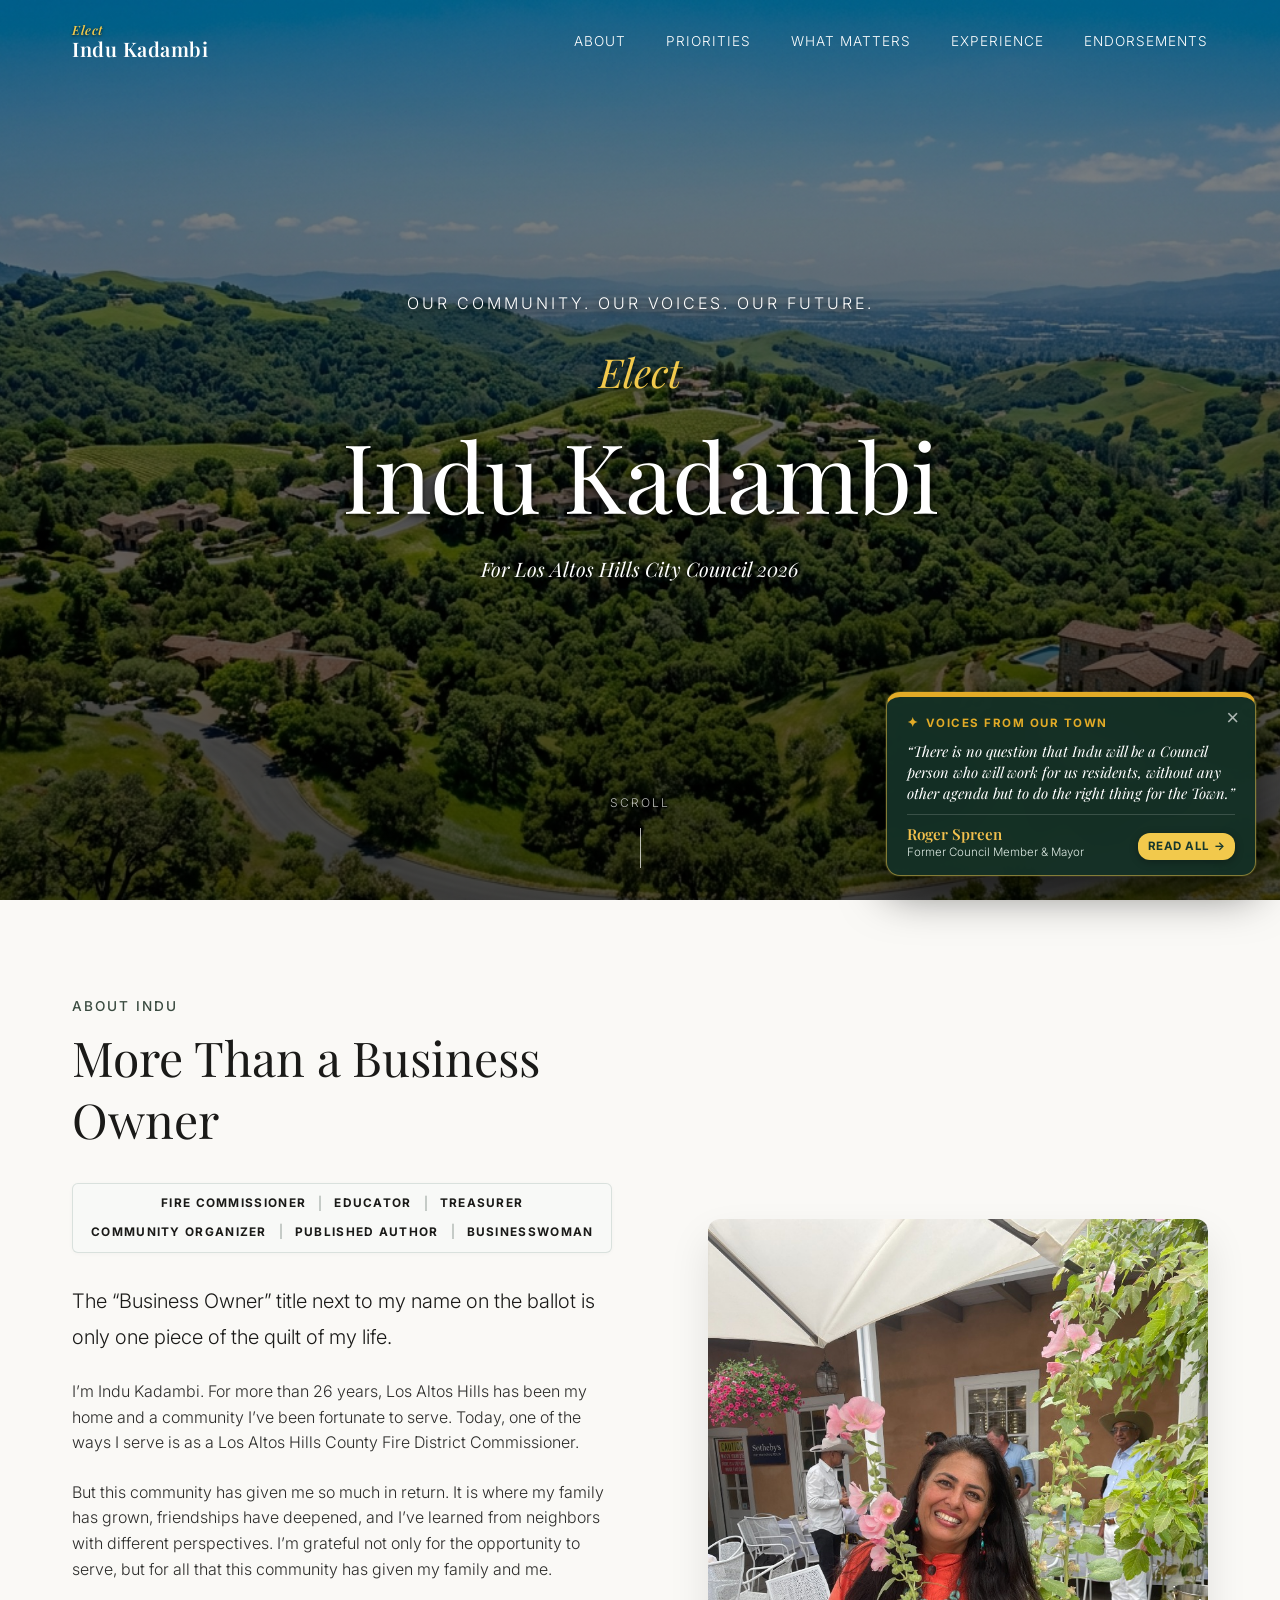
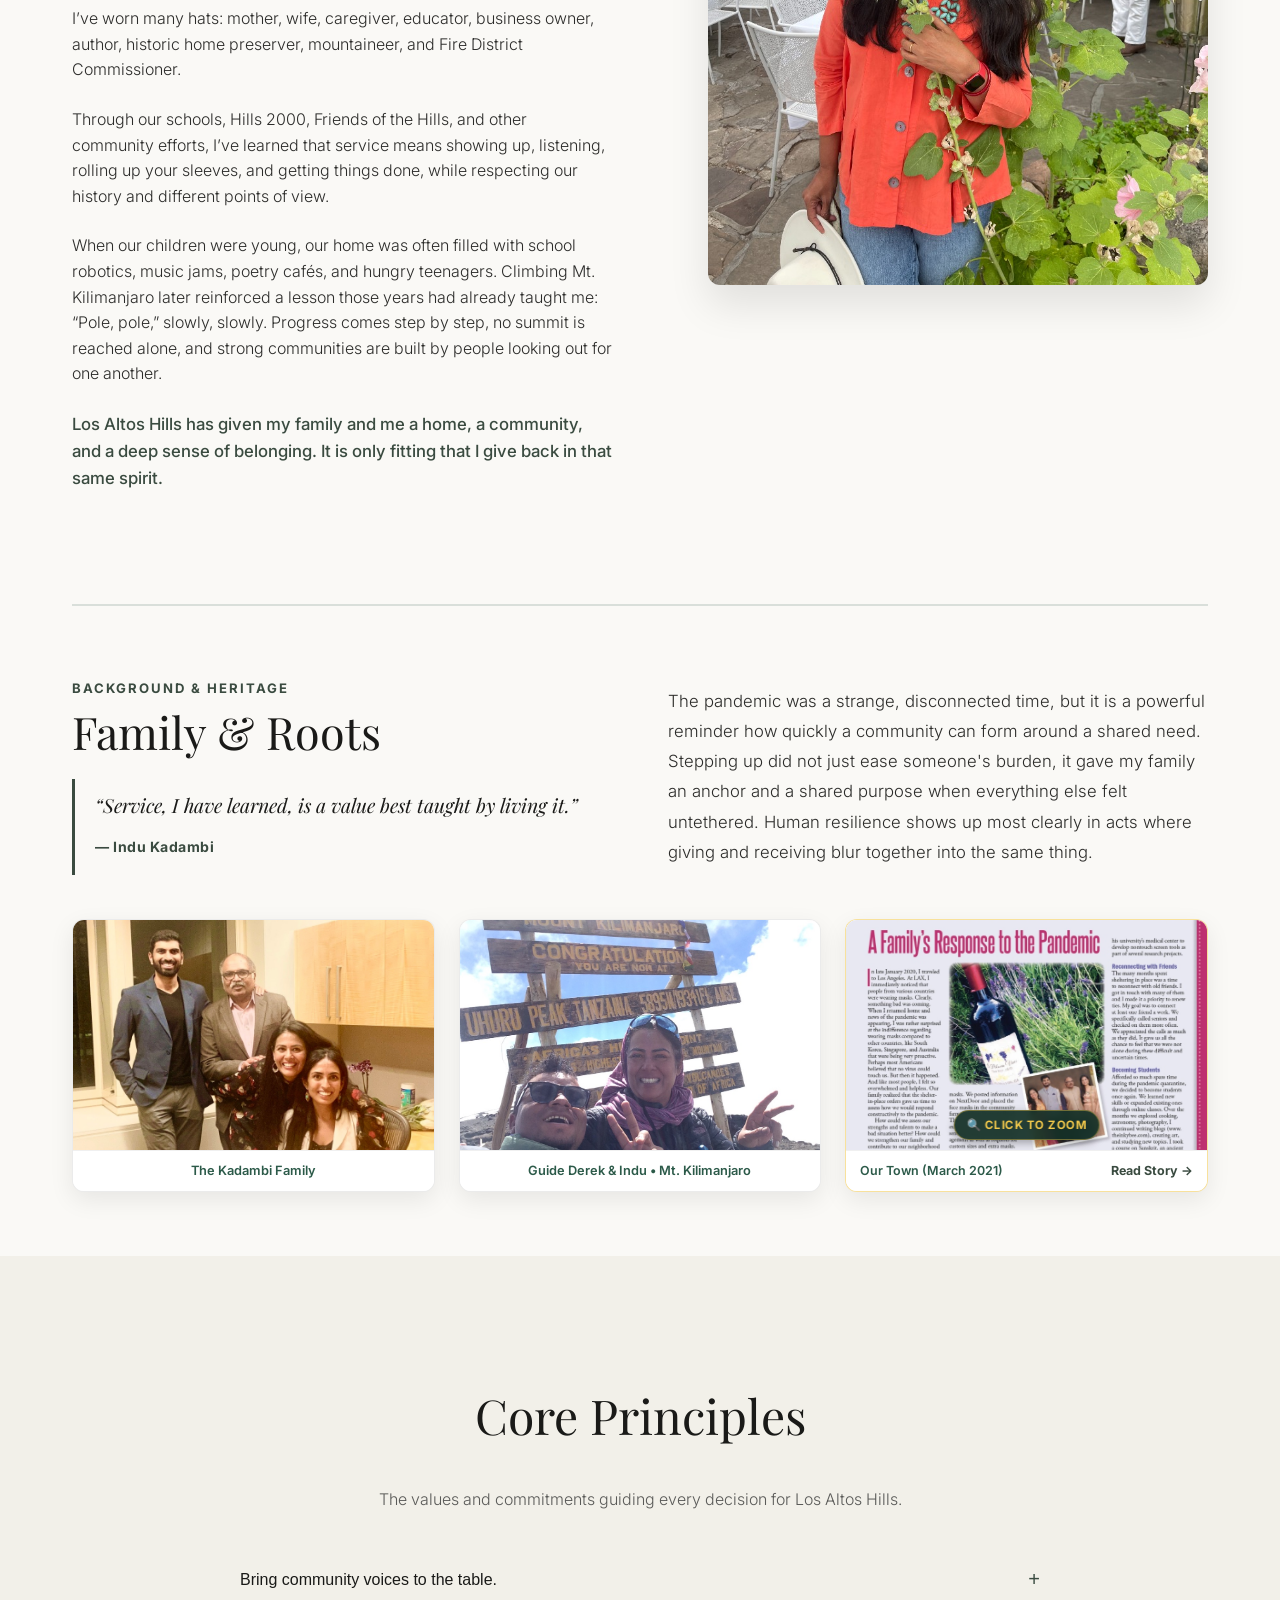
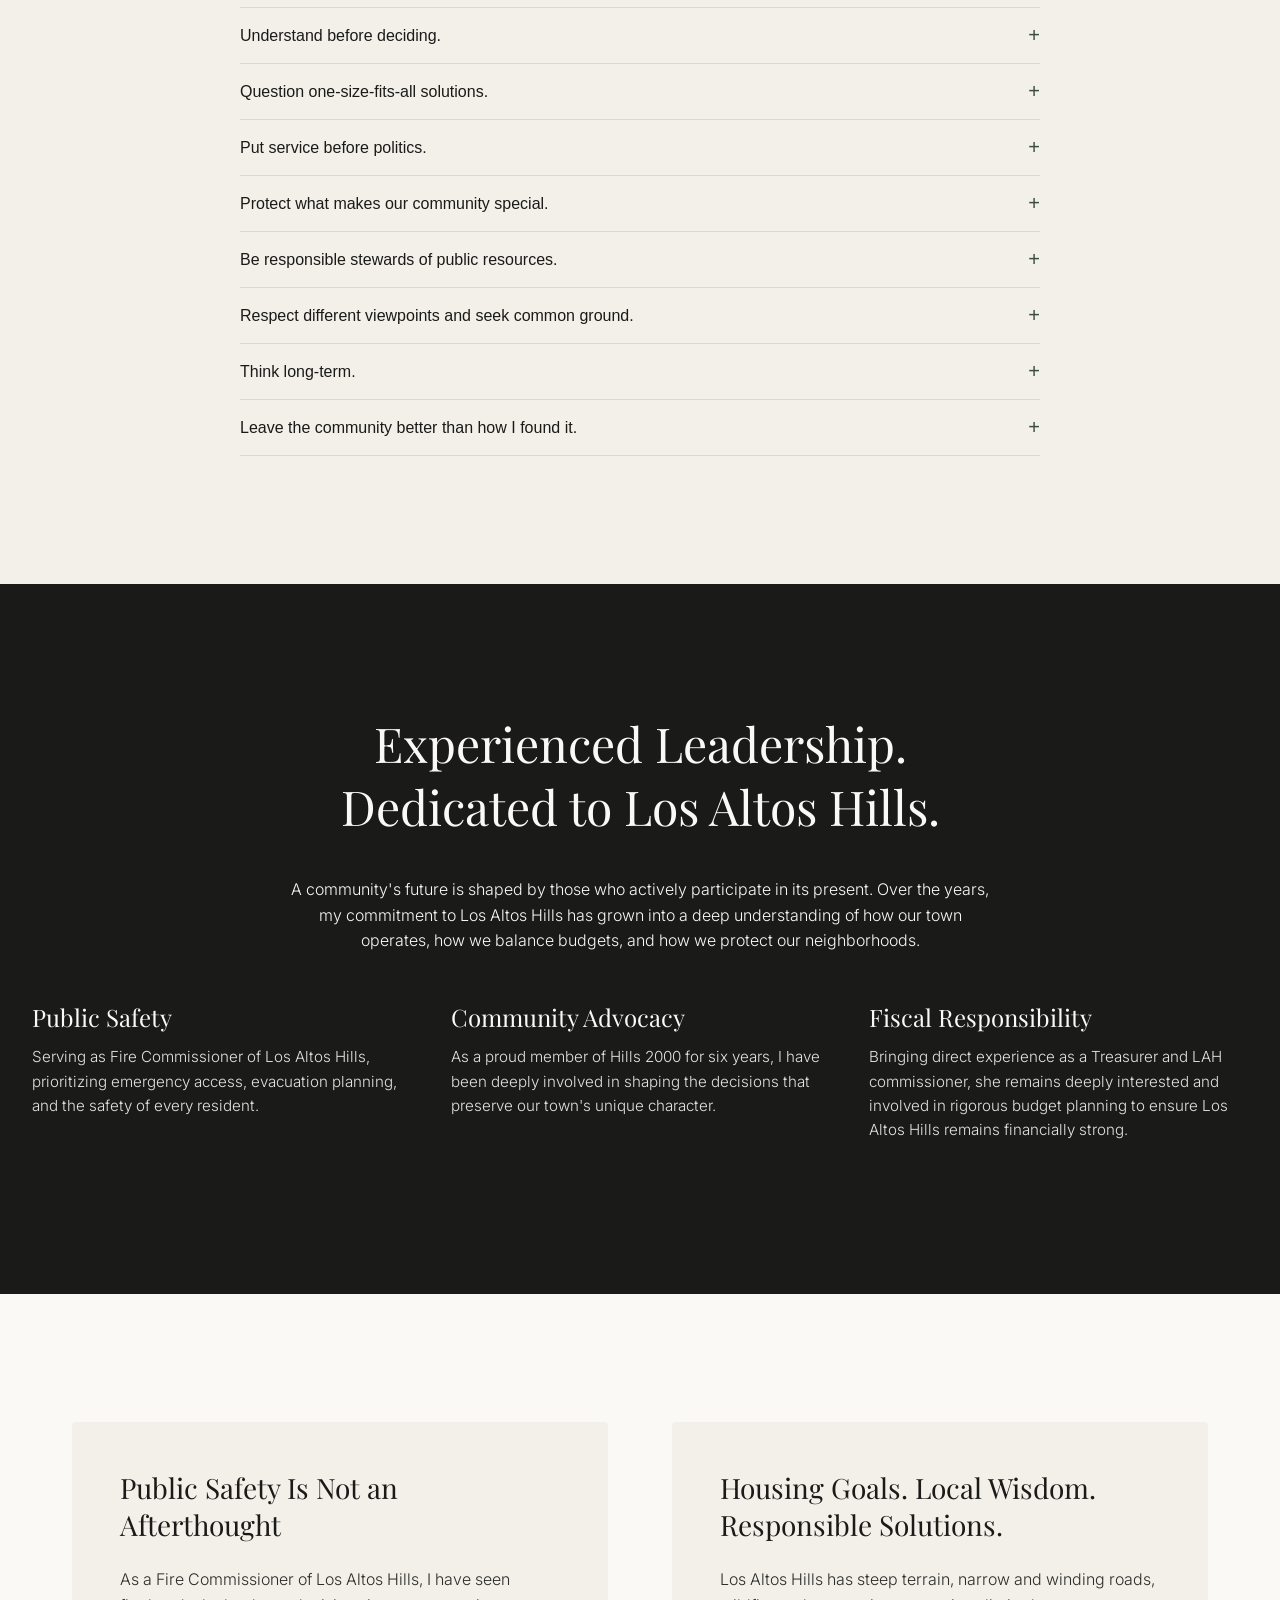
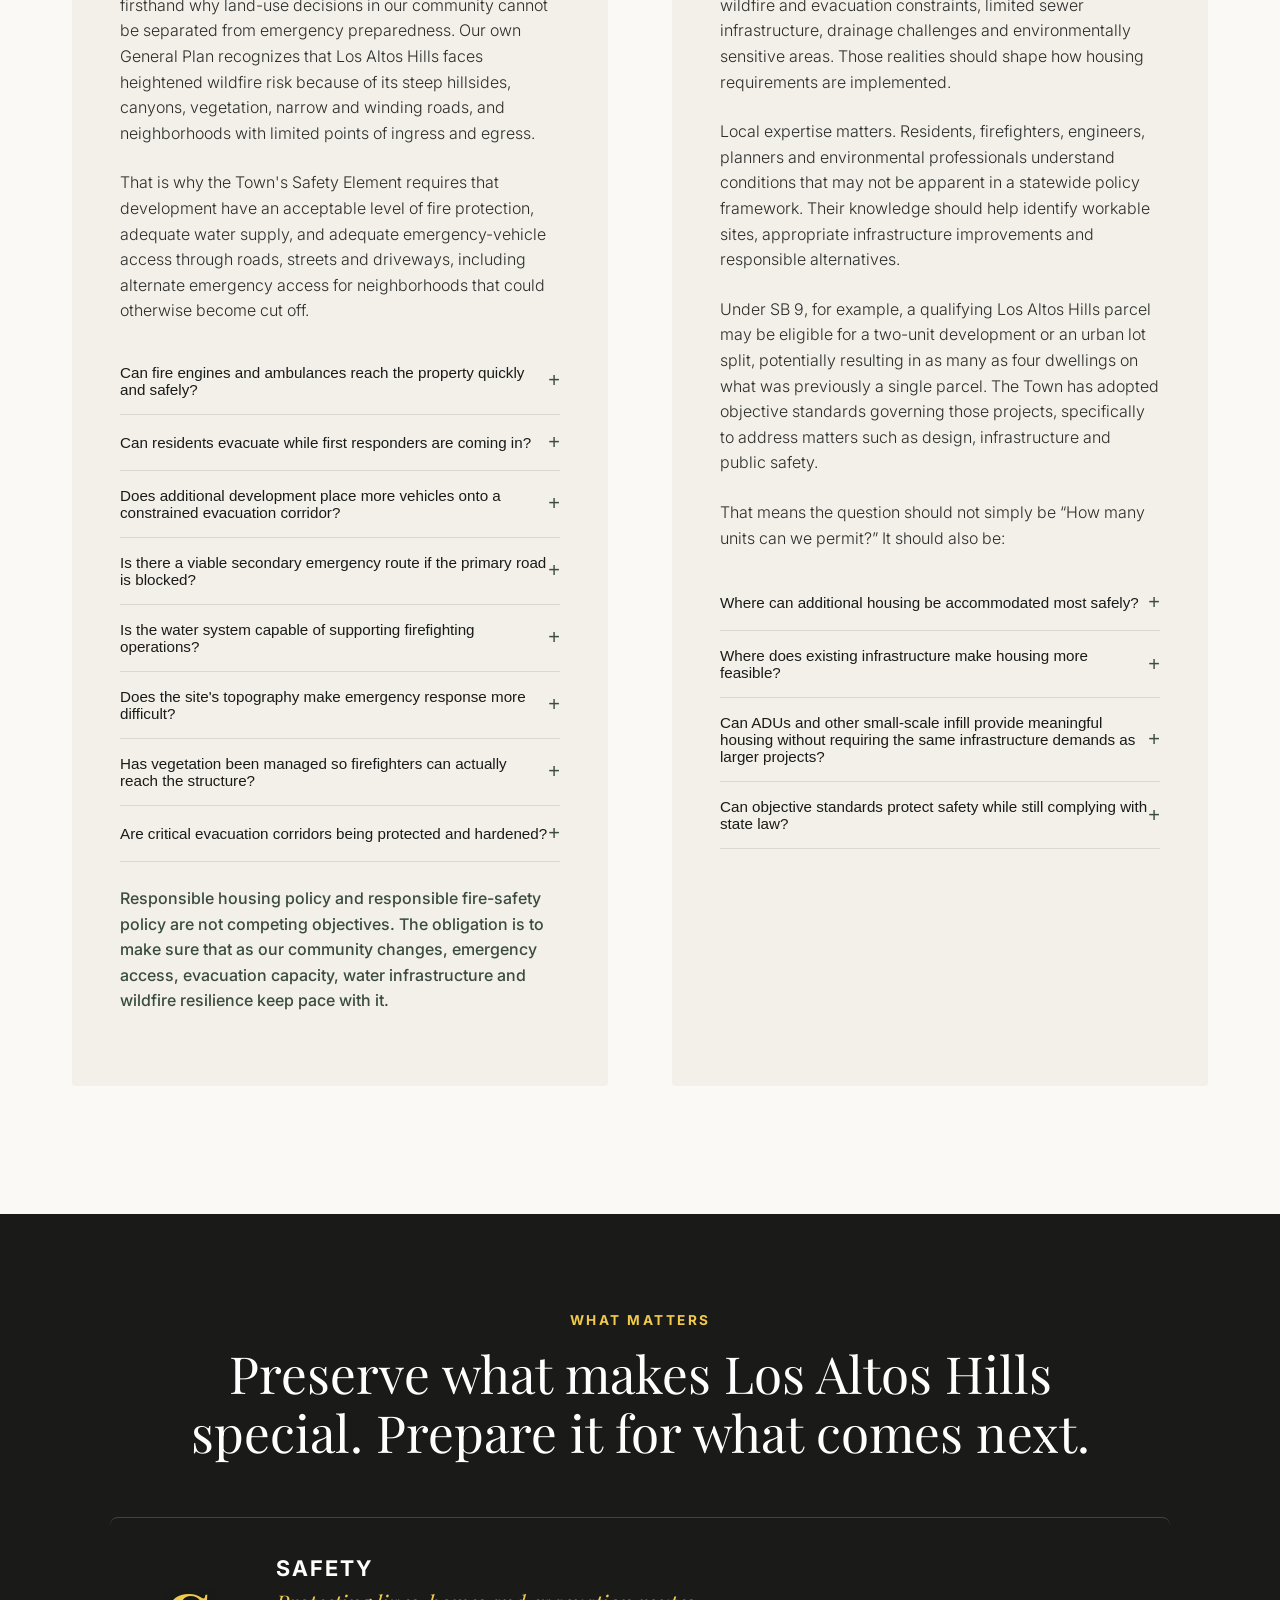
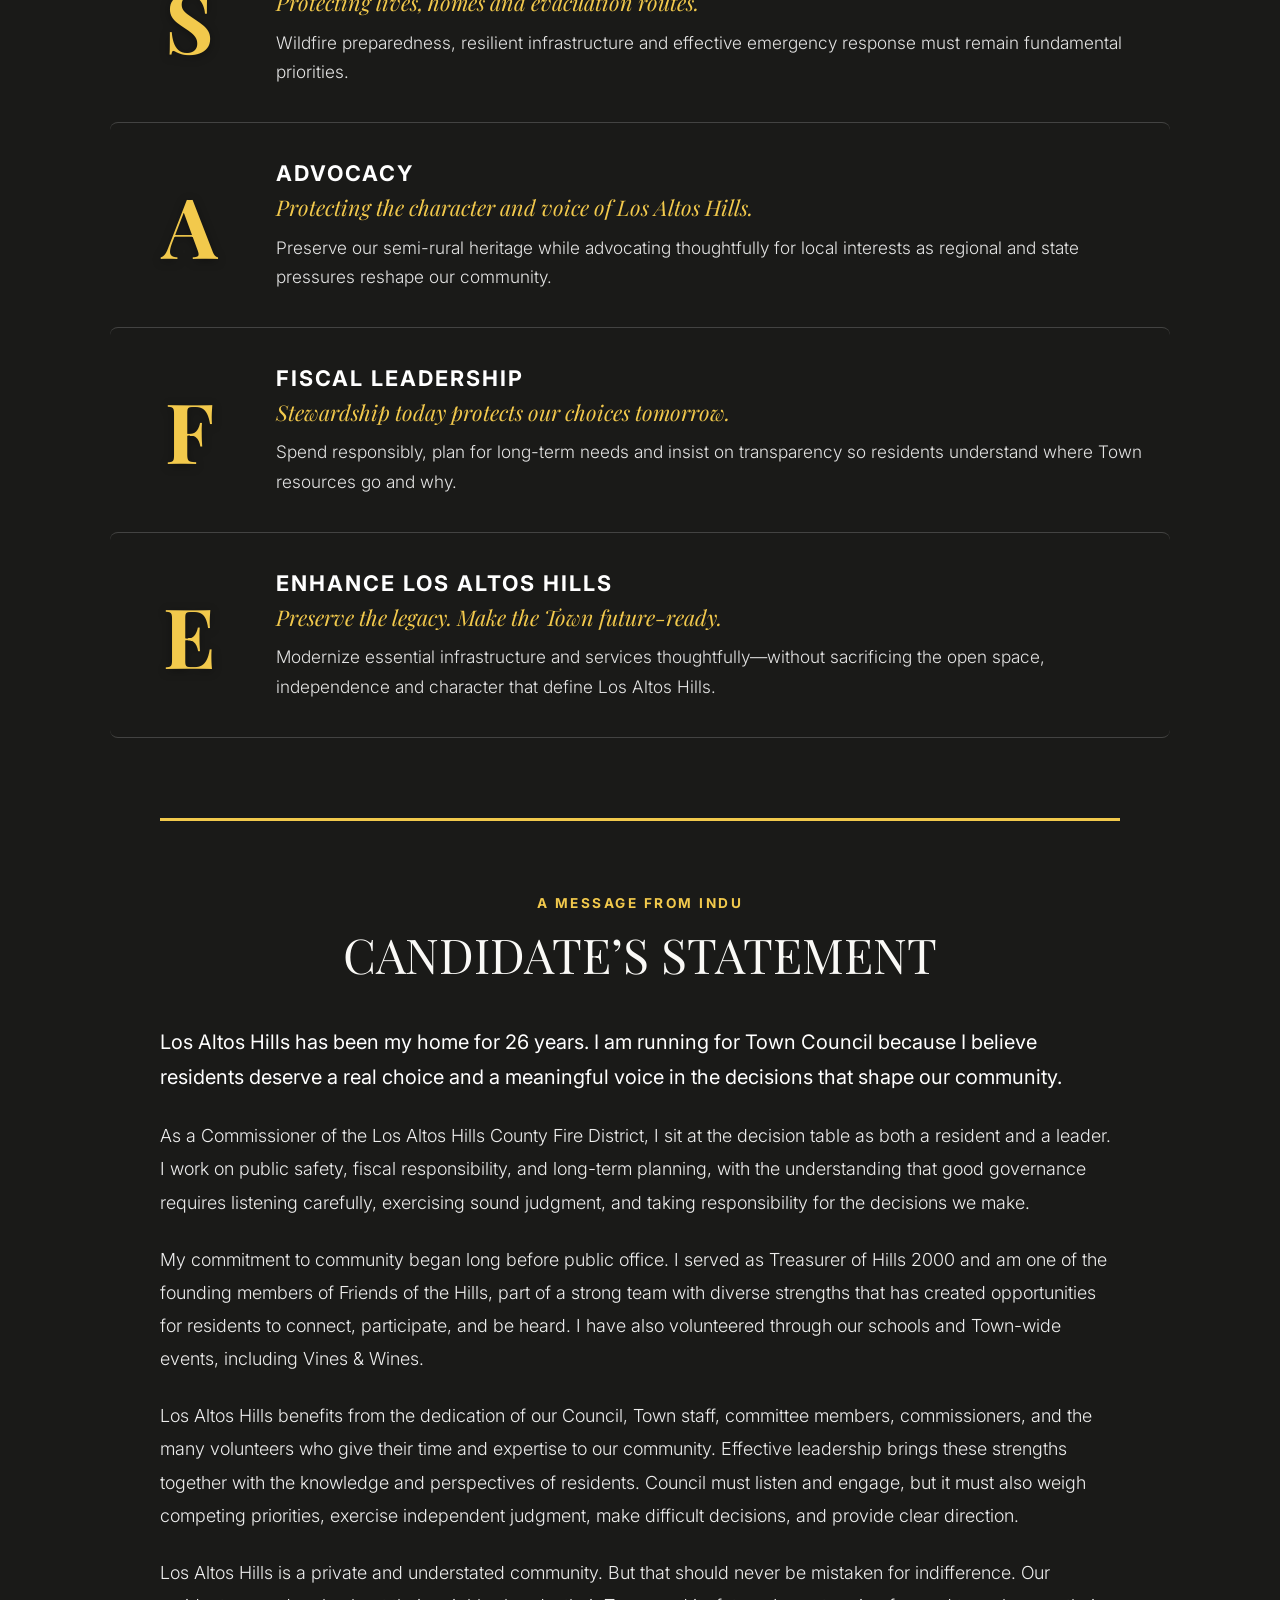
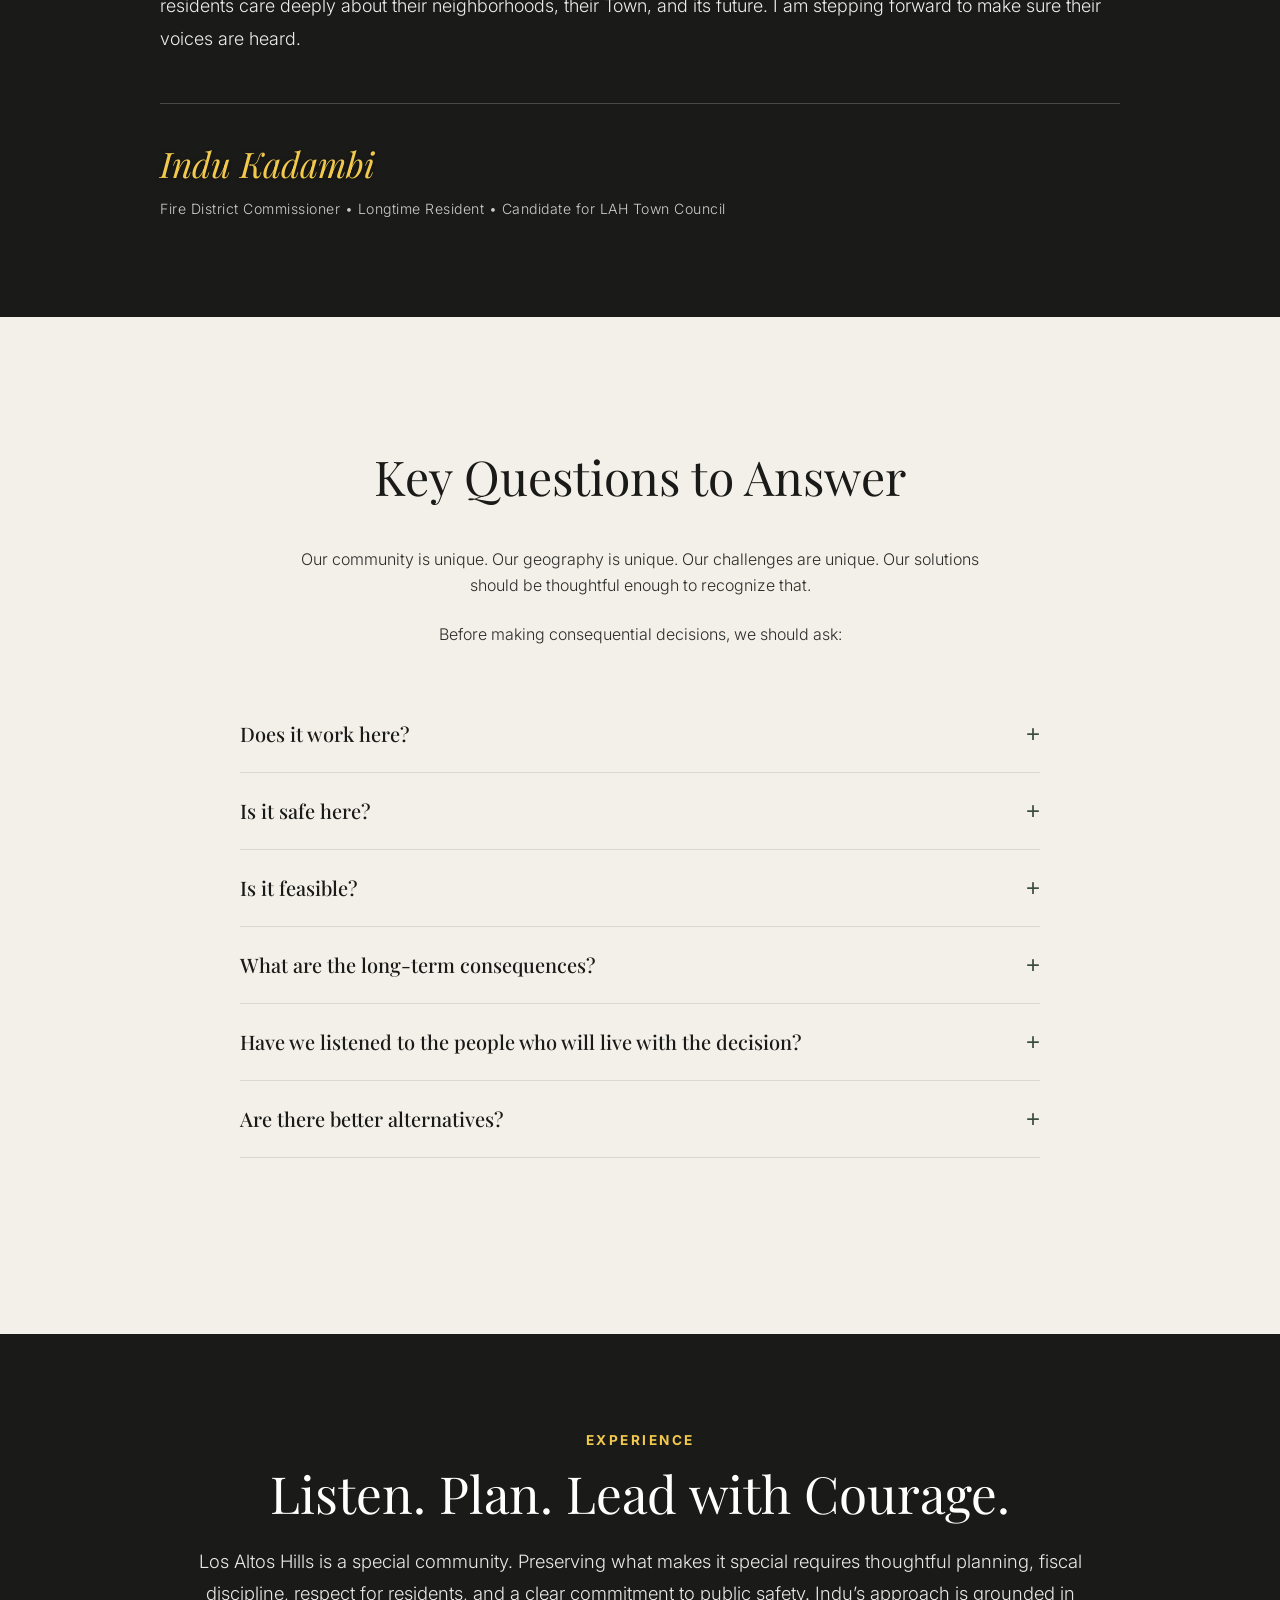
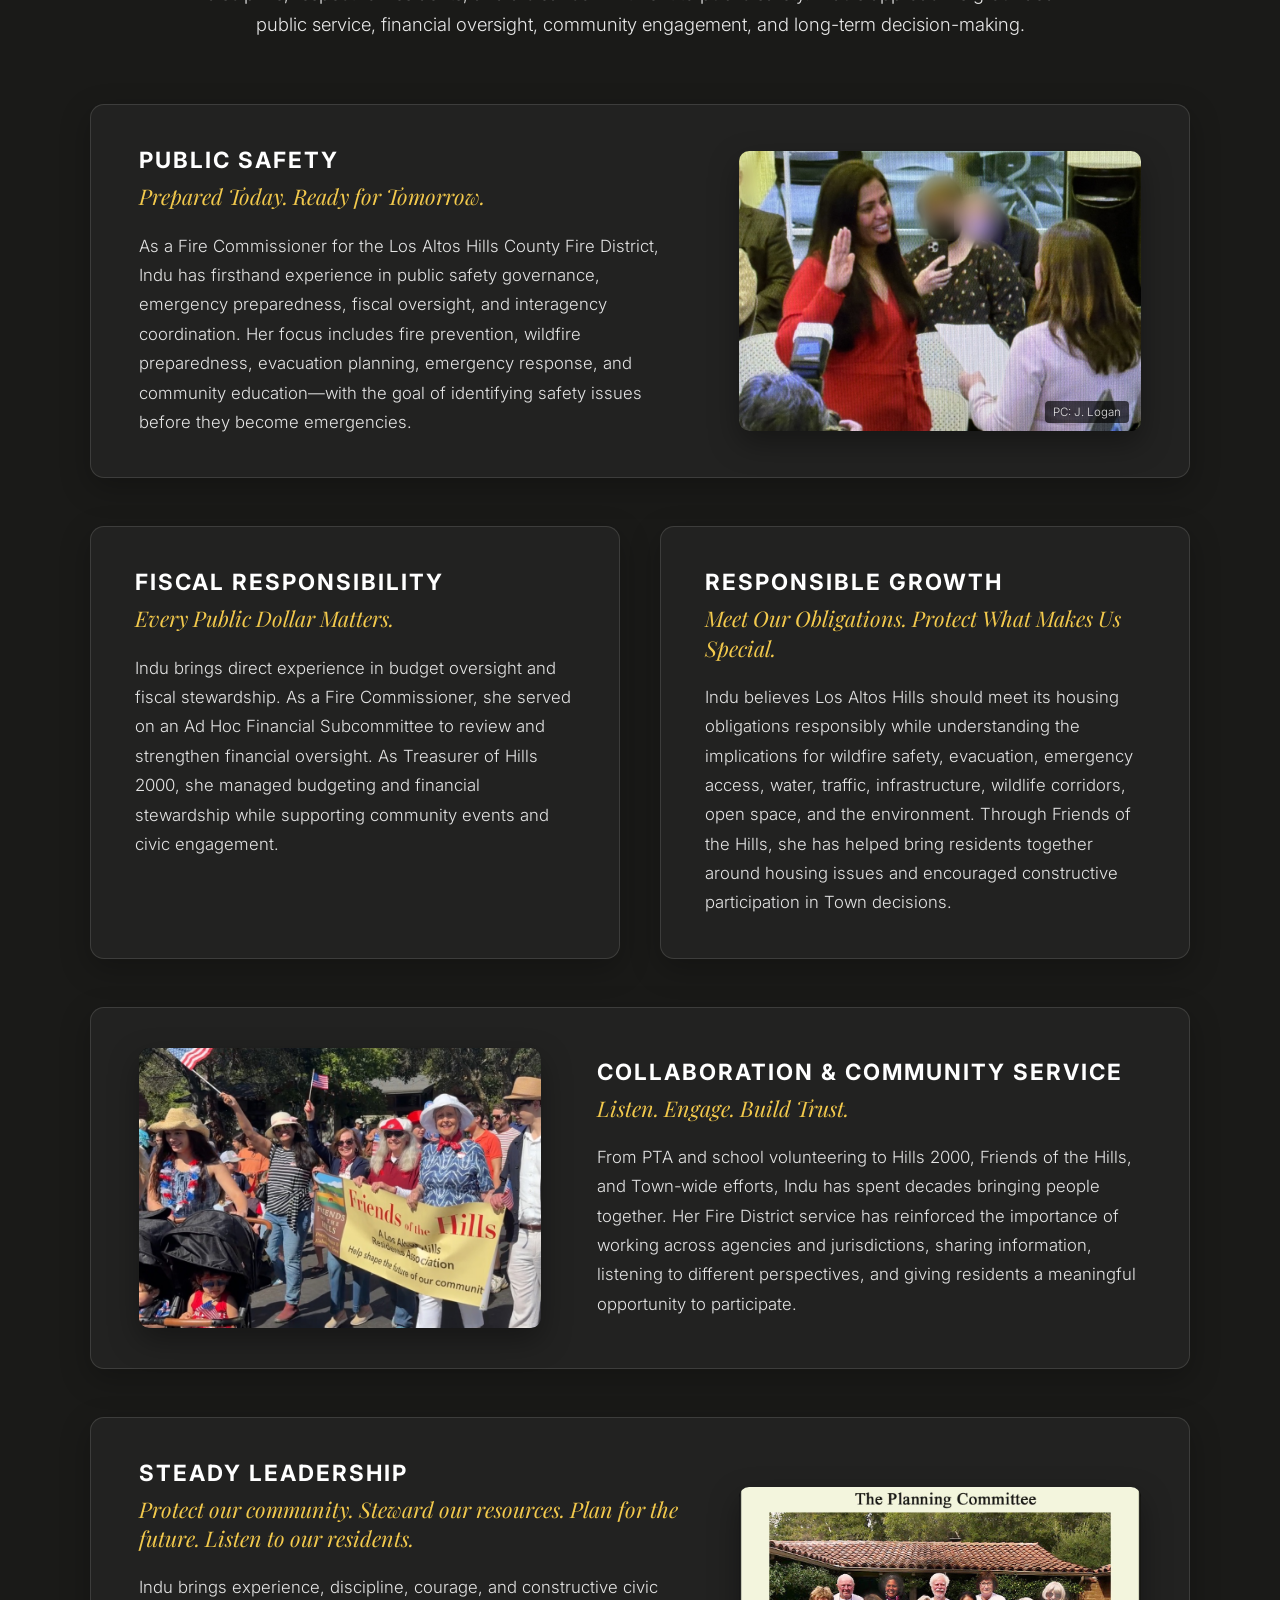
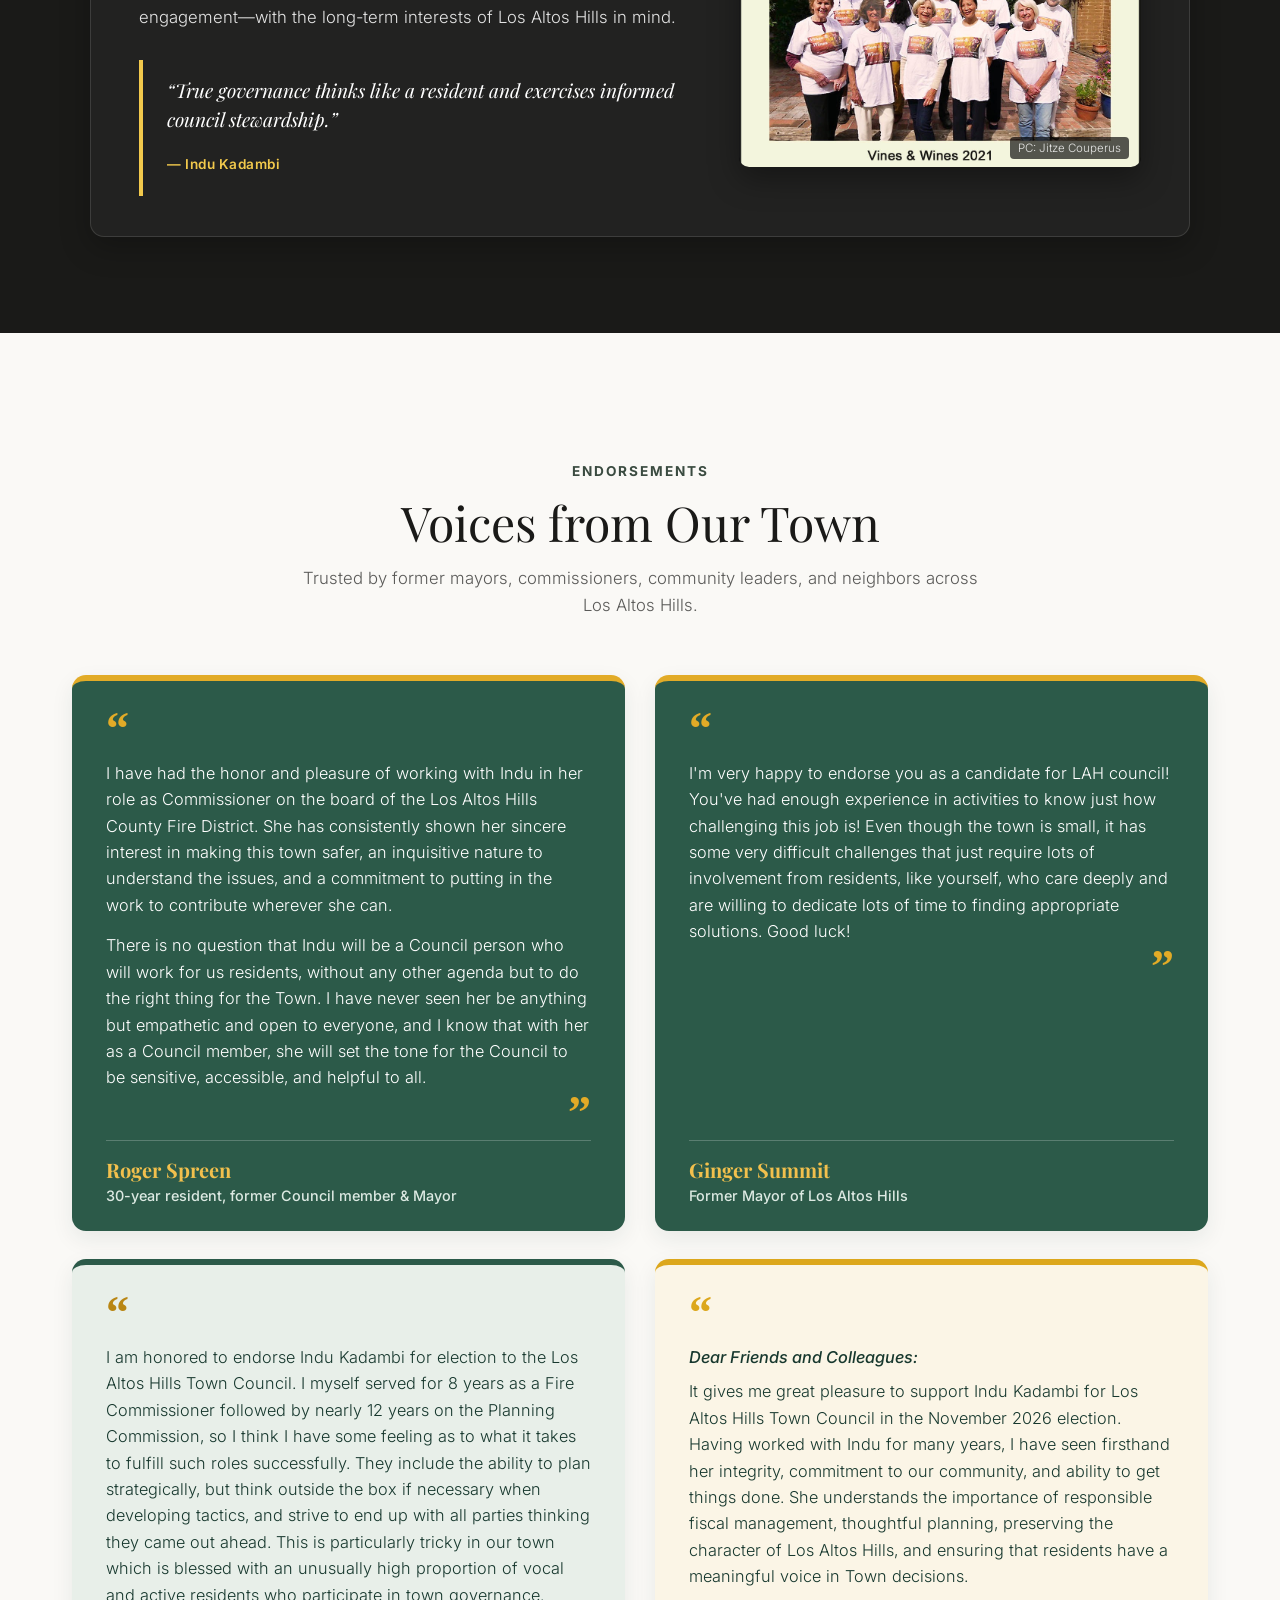
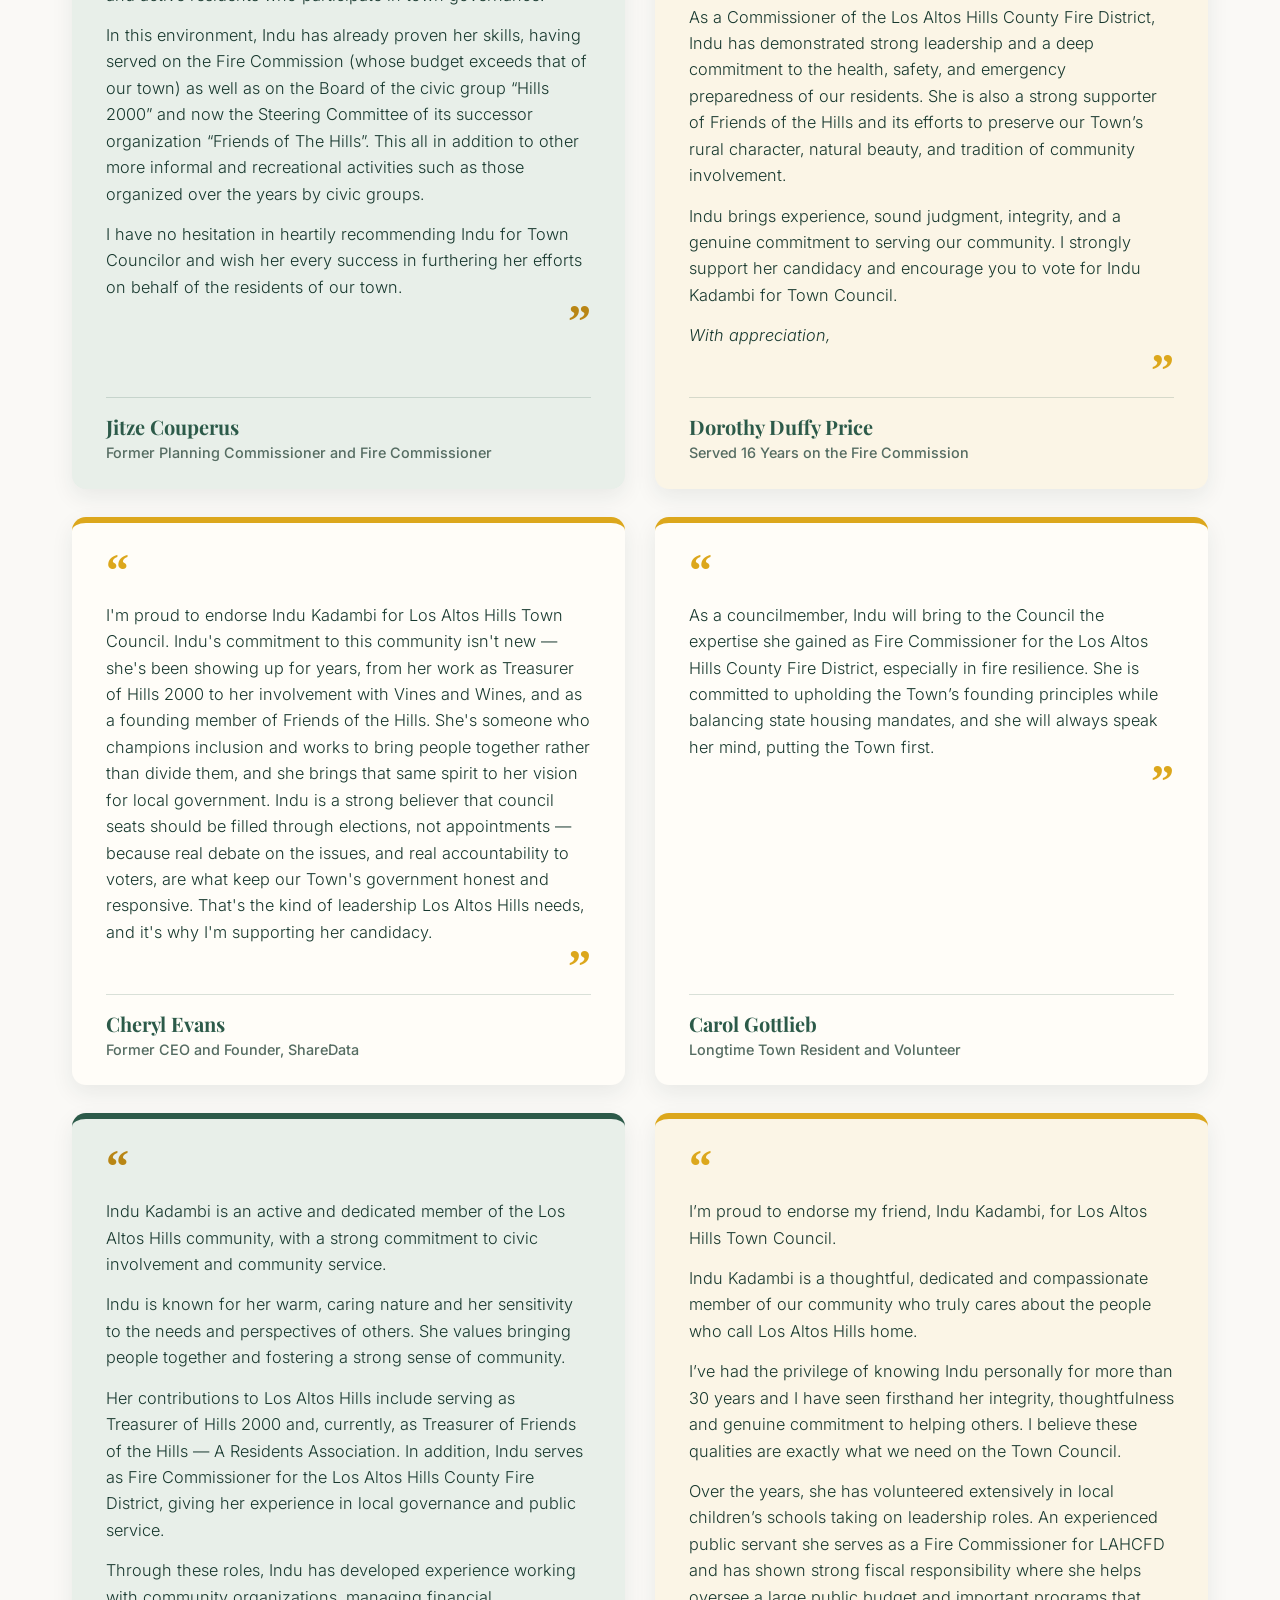
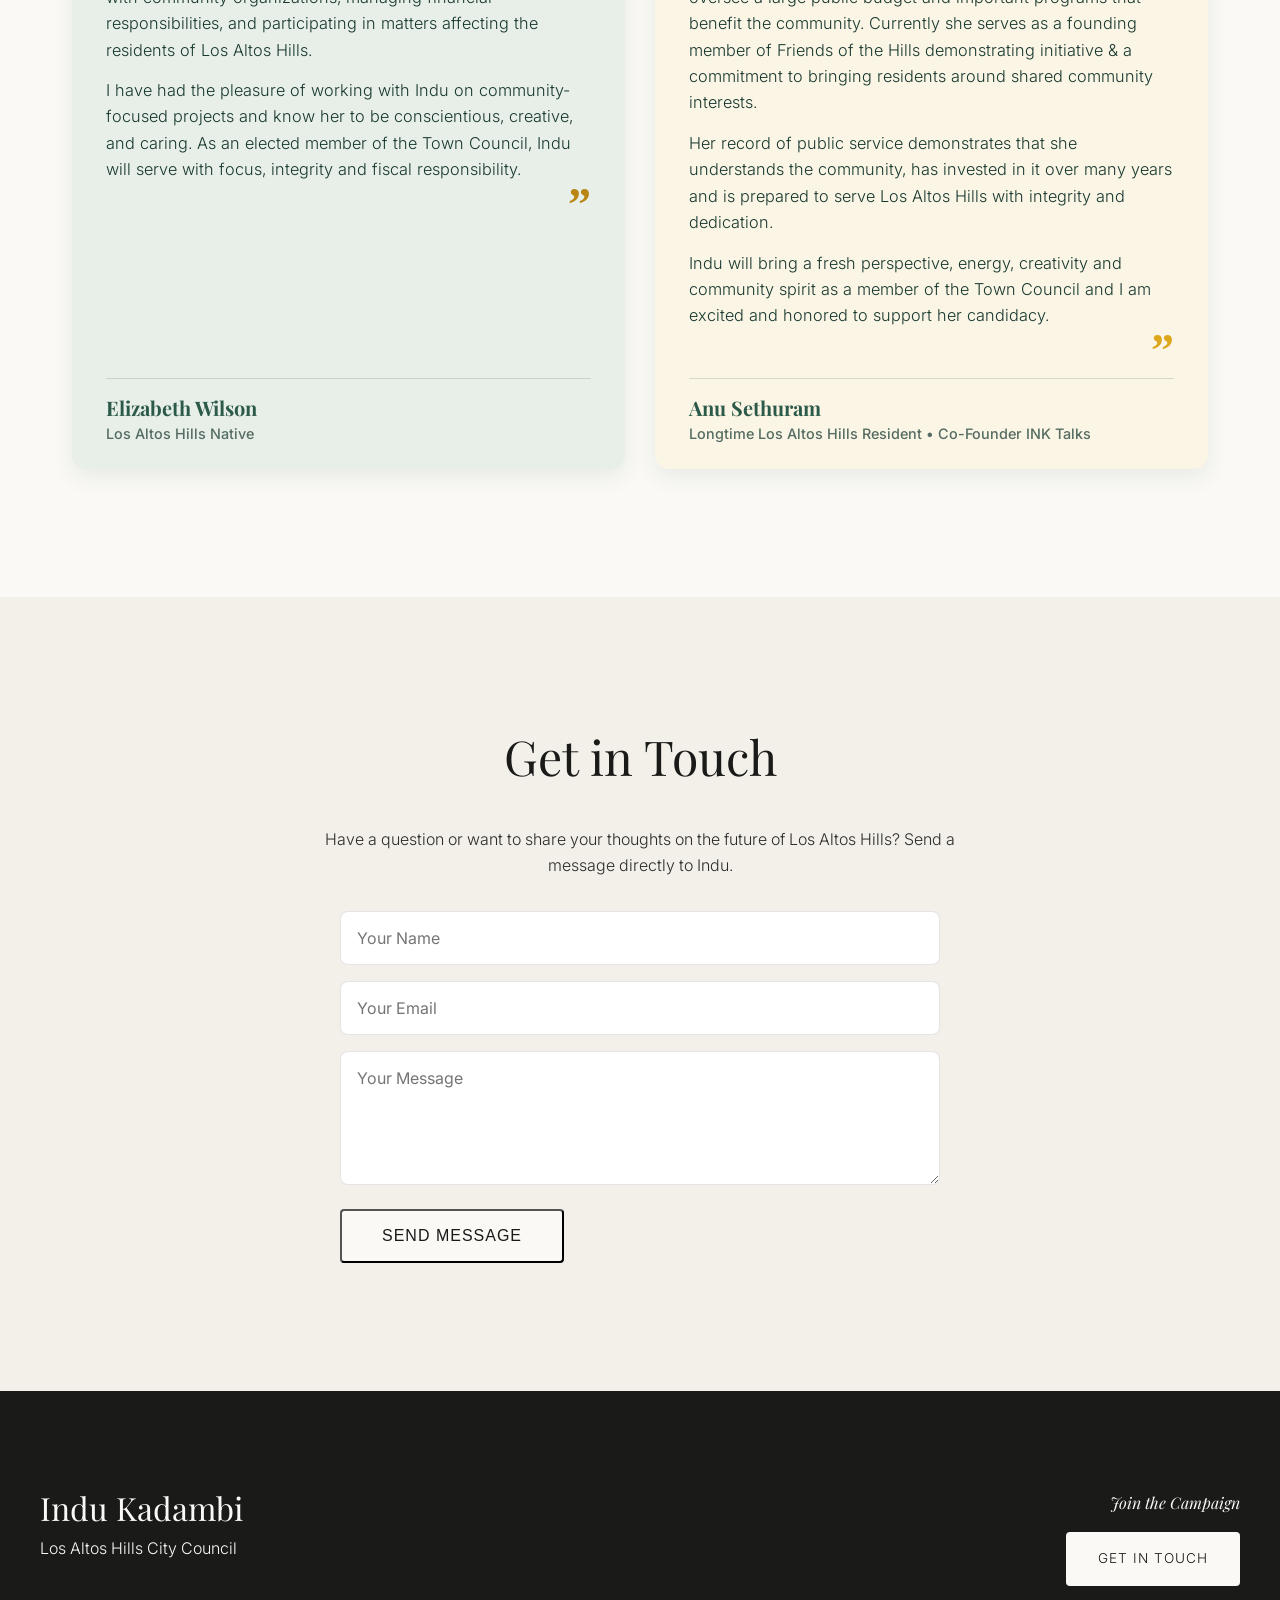
==== commit b41cf9f6: "Add BUSINESSWOMAN to roles plaque for perfect 3x2 symmetry" ====
--- a/index.html
+++ b/index.html
@@ -73,6 +73,8 @@
             <span class="role-text">COMMUNITY ORGANIZER</span>
             <span class="role-bar">|</span>
             <span class="role-text">PUBLISHED AUTHOR</span>
+            <span class="role-bar">|</span>
+            <span class="role-text">BUSINESSWOMAN</span>
           </div>
         </div>
 
--- a/style.css
+++ b/style.css
@@ -1569,12 +1569,46 @@
 
 @media (max-width: 768px) {
   .family-roots-horizontal-gallery {
-    grid-template-columns: 1fr;
-    gap: 1.25rem;
-  }
+    display: flex;
+    overflow-x: auto;
+    scroll-snap-type: x mandatory;
+    -webkit-overflow-scrolling: touch;
+    gap: 14px;
+    padding: 6px 1.25rem 16px 1.25rem;
+    margin: 0 -1.25rem;
+    scrollbar-width: thin;
+    scrollbar-color: rgba(44, 90, 73, 0.2) transparent;
+  }
+
+  .family-roots-horizontal-gallery::-webkit-scrollbar {
+    height: 4px;
+  }
+
+  .family-roots-horizontal-gallery::-webkit-scrollbar-thumb {
+    background: rgba(44, 90, 73, 0.2);
+    border-radius: 4px;
+  }
+
+  .roots-card {
+    flex: 0 0 220px;
+    max-width: 220px;
+    scroll-snap-align: start;
+    box-shadow: 0 4px 12px rgba(0, 0, 0, 0.08);
+  }
+
   .roots-card-img-wrap {
-    height: 200px;
-  }
+    height: 150px;
+  }
+
+  .roots-card-caption {
+    padding: 7px 10px;
+    font-size: 0.72rem;
+  }
+
+  .interactive-caption {
+    font-size: 0.7rem;
+  }
+
   .about-roles-plaque {
     padding: 8px 12px;
     gap: 6px;
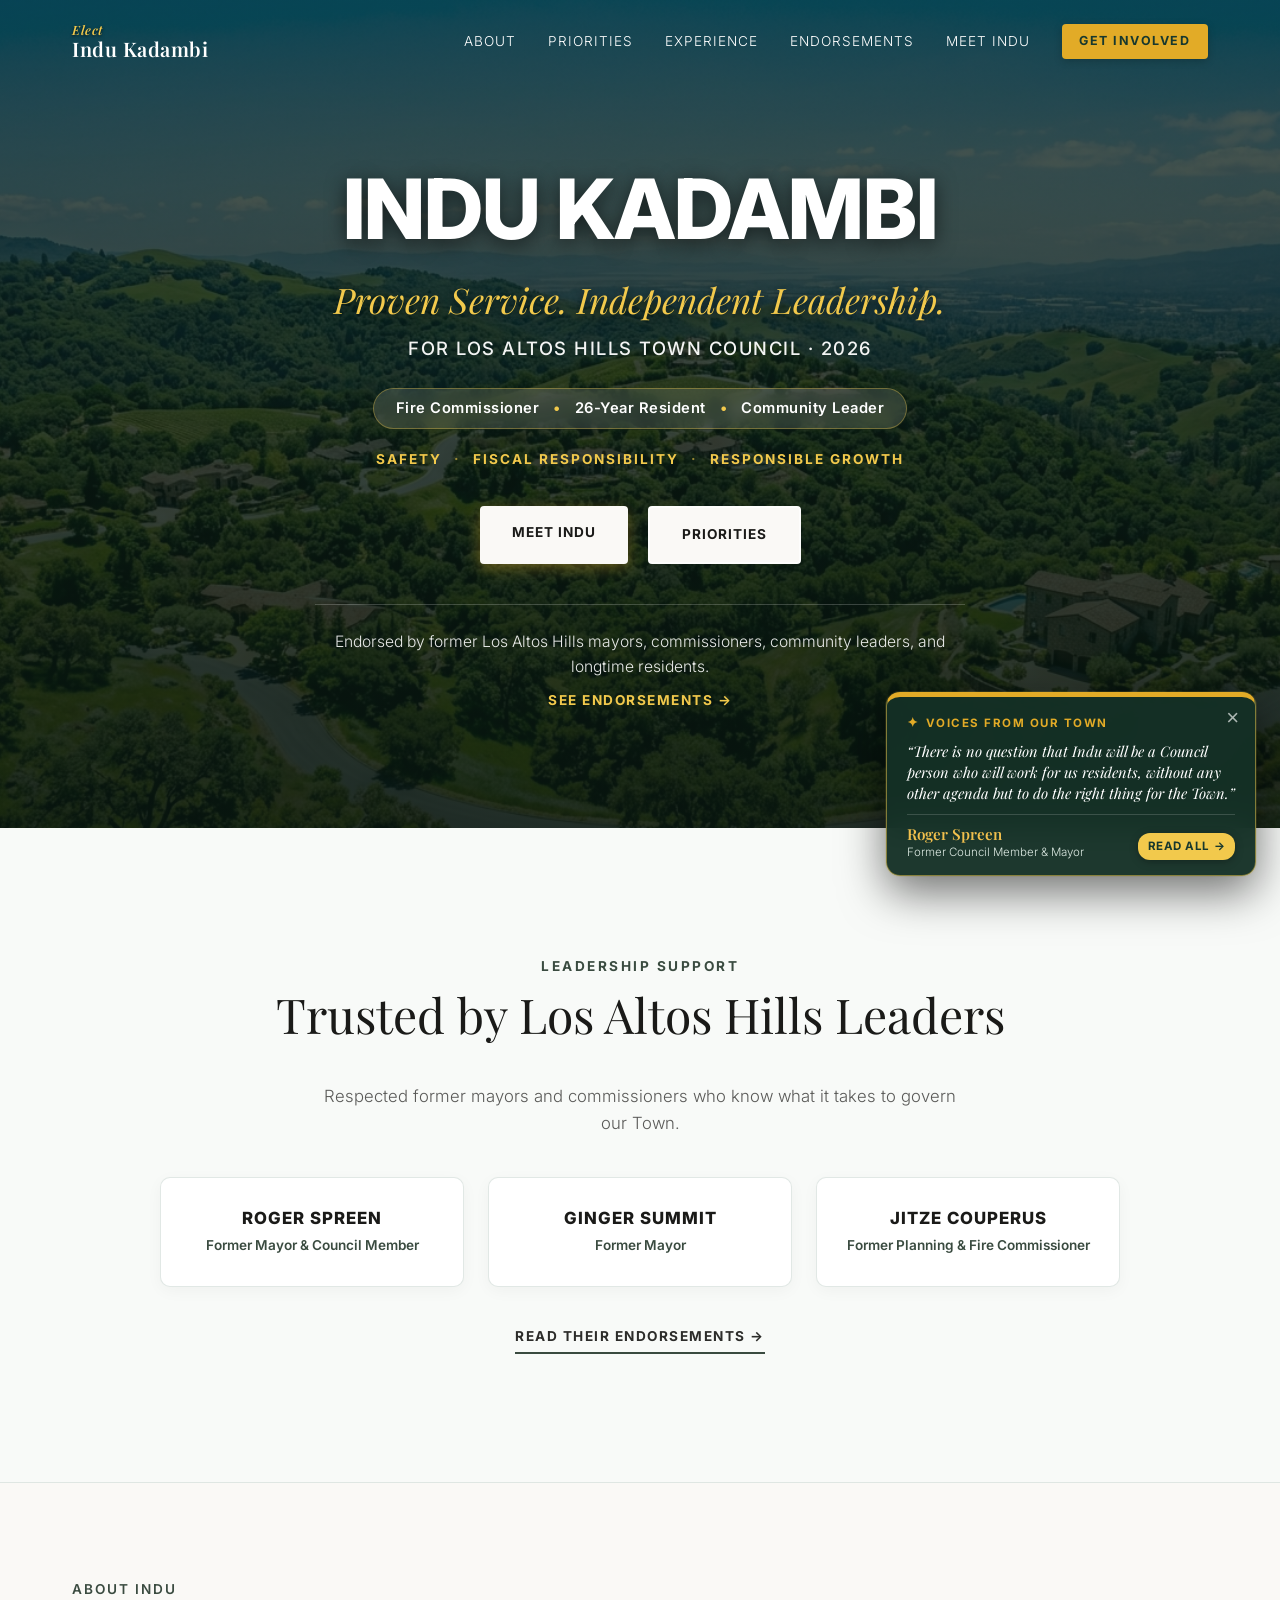
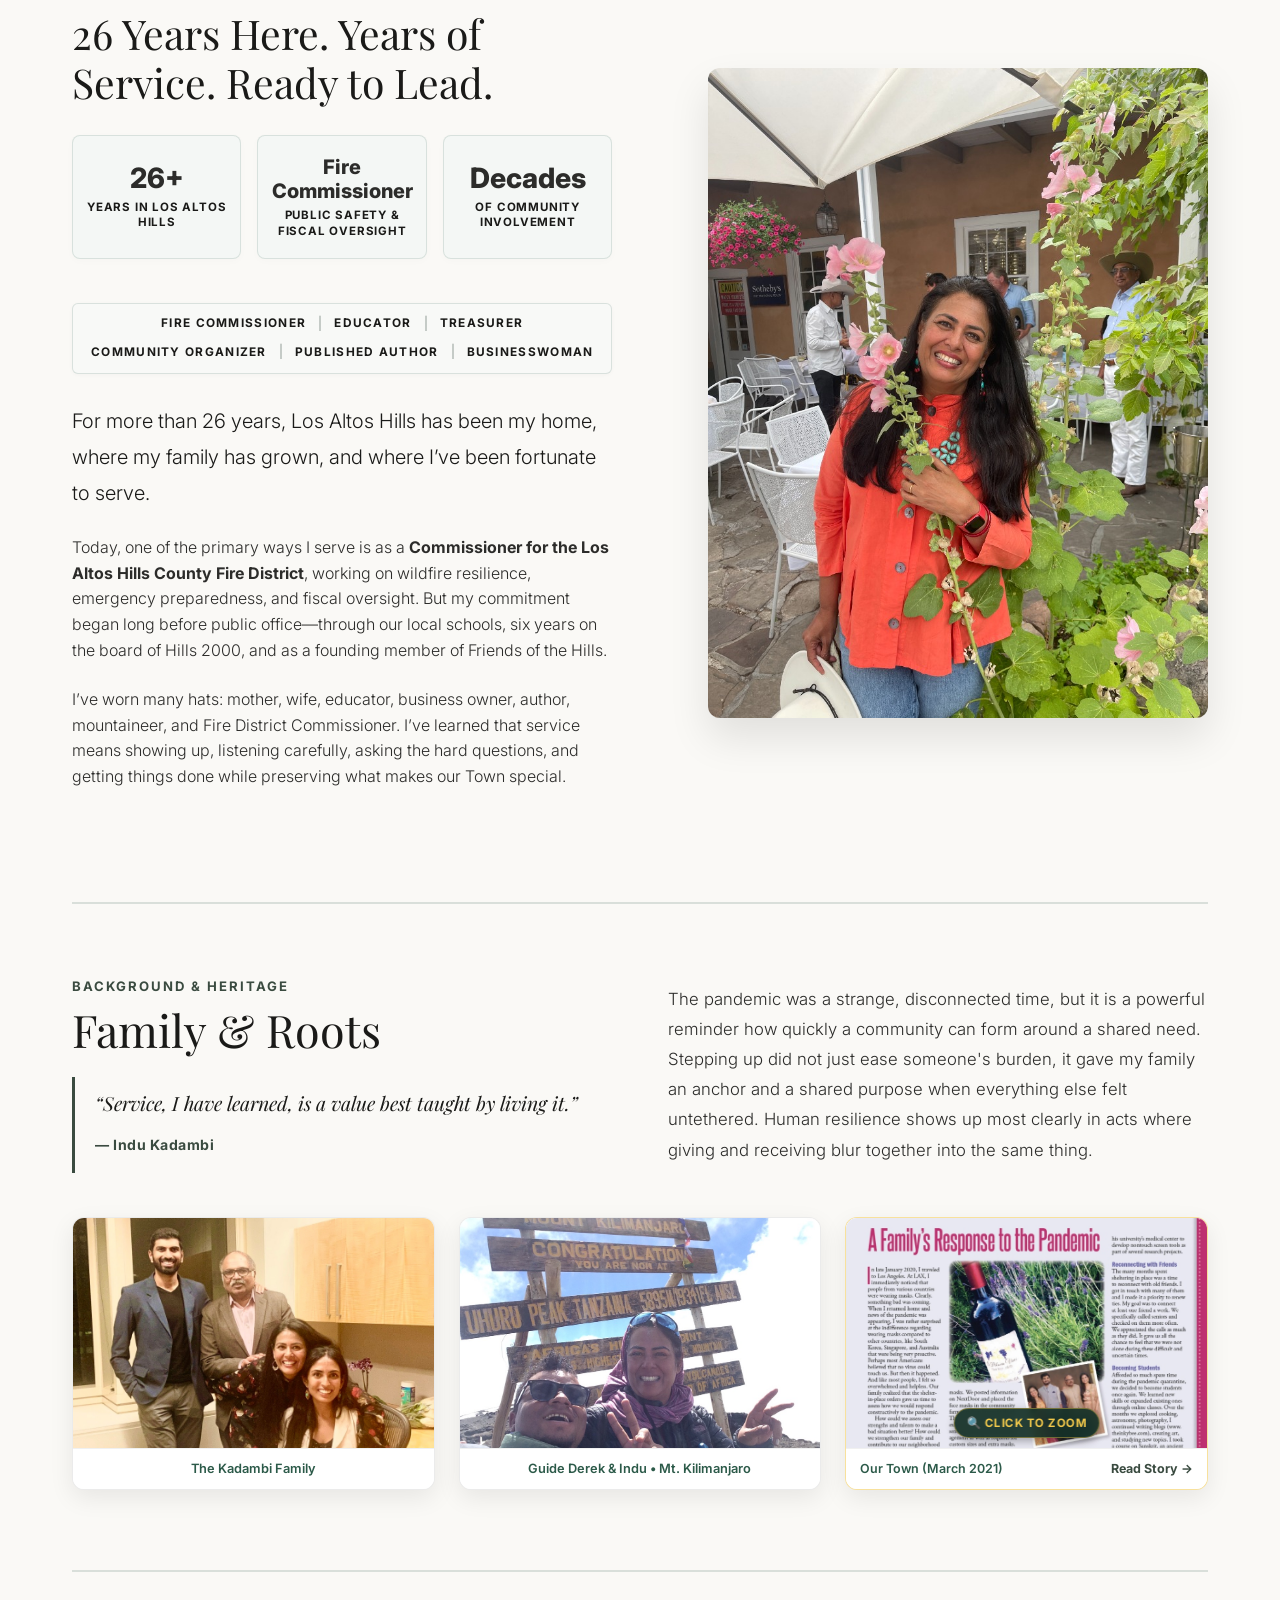
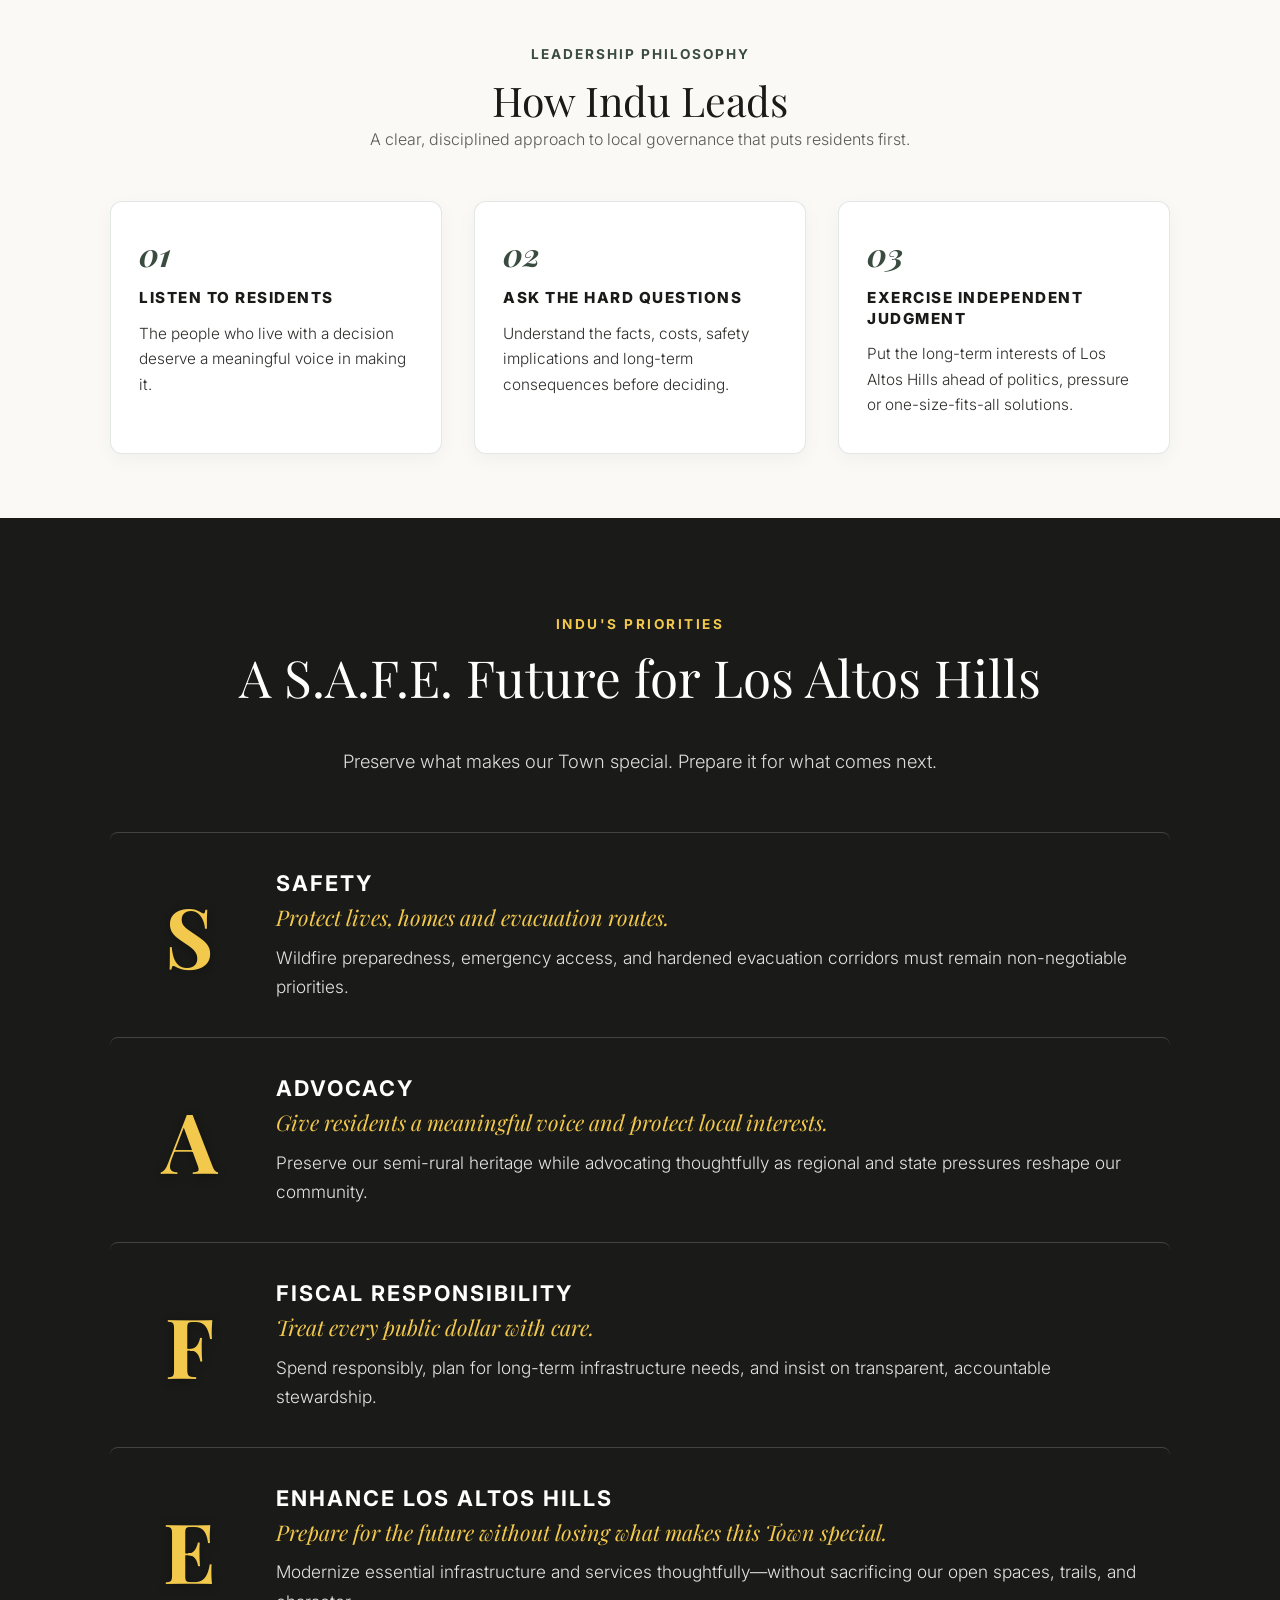
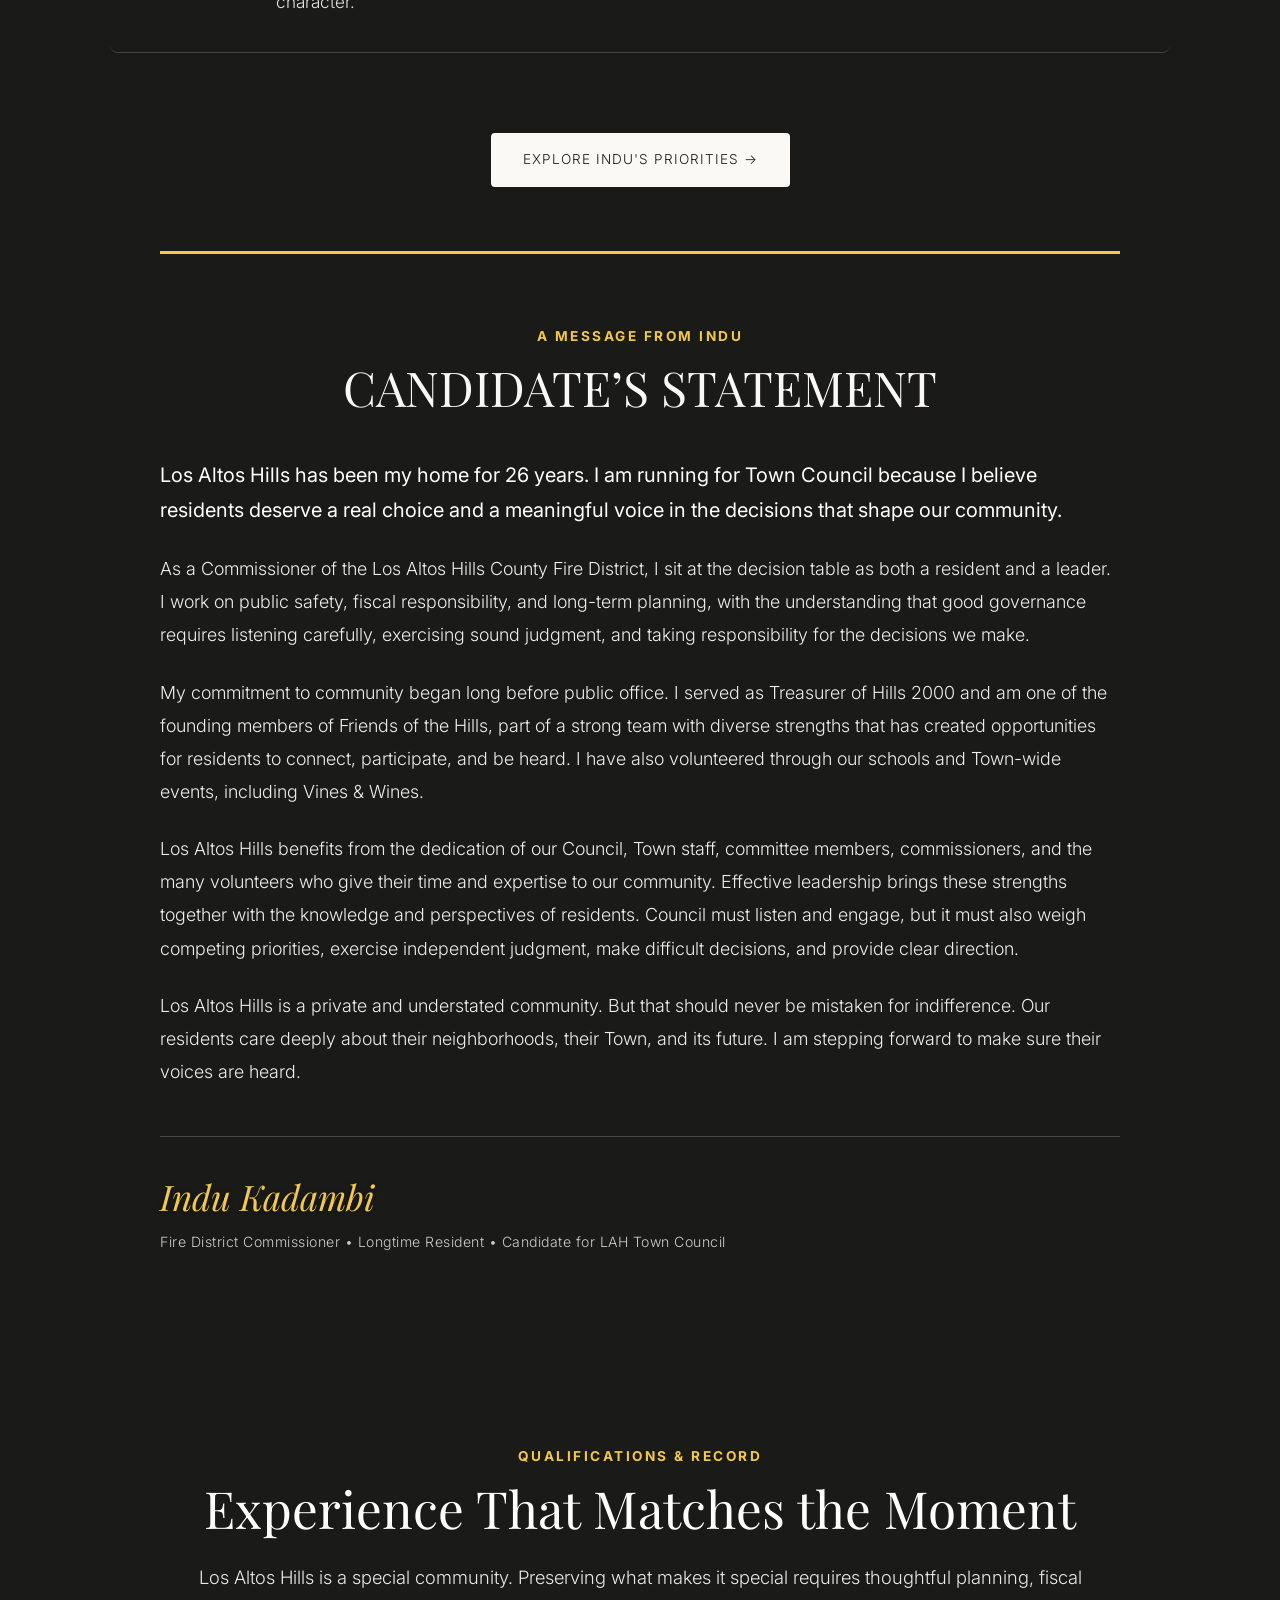
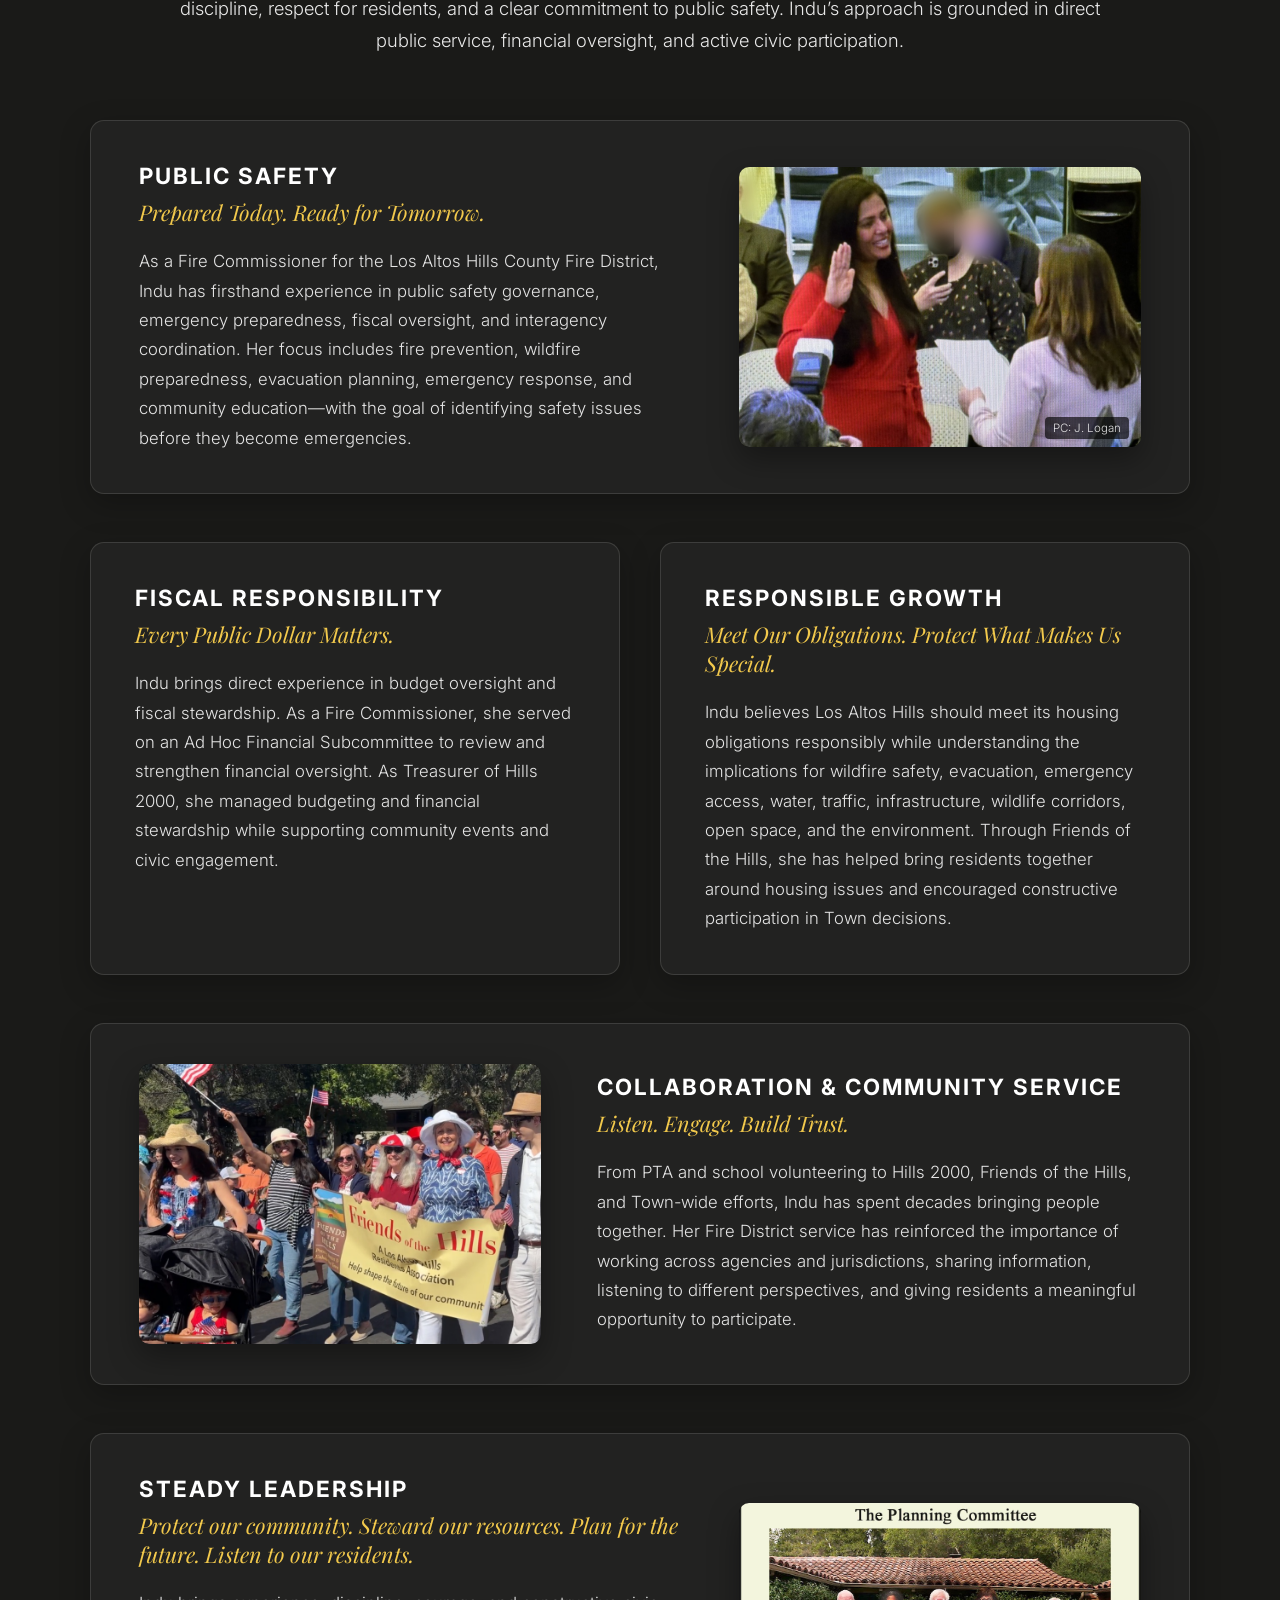
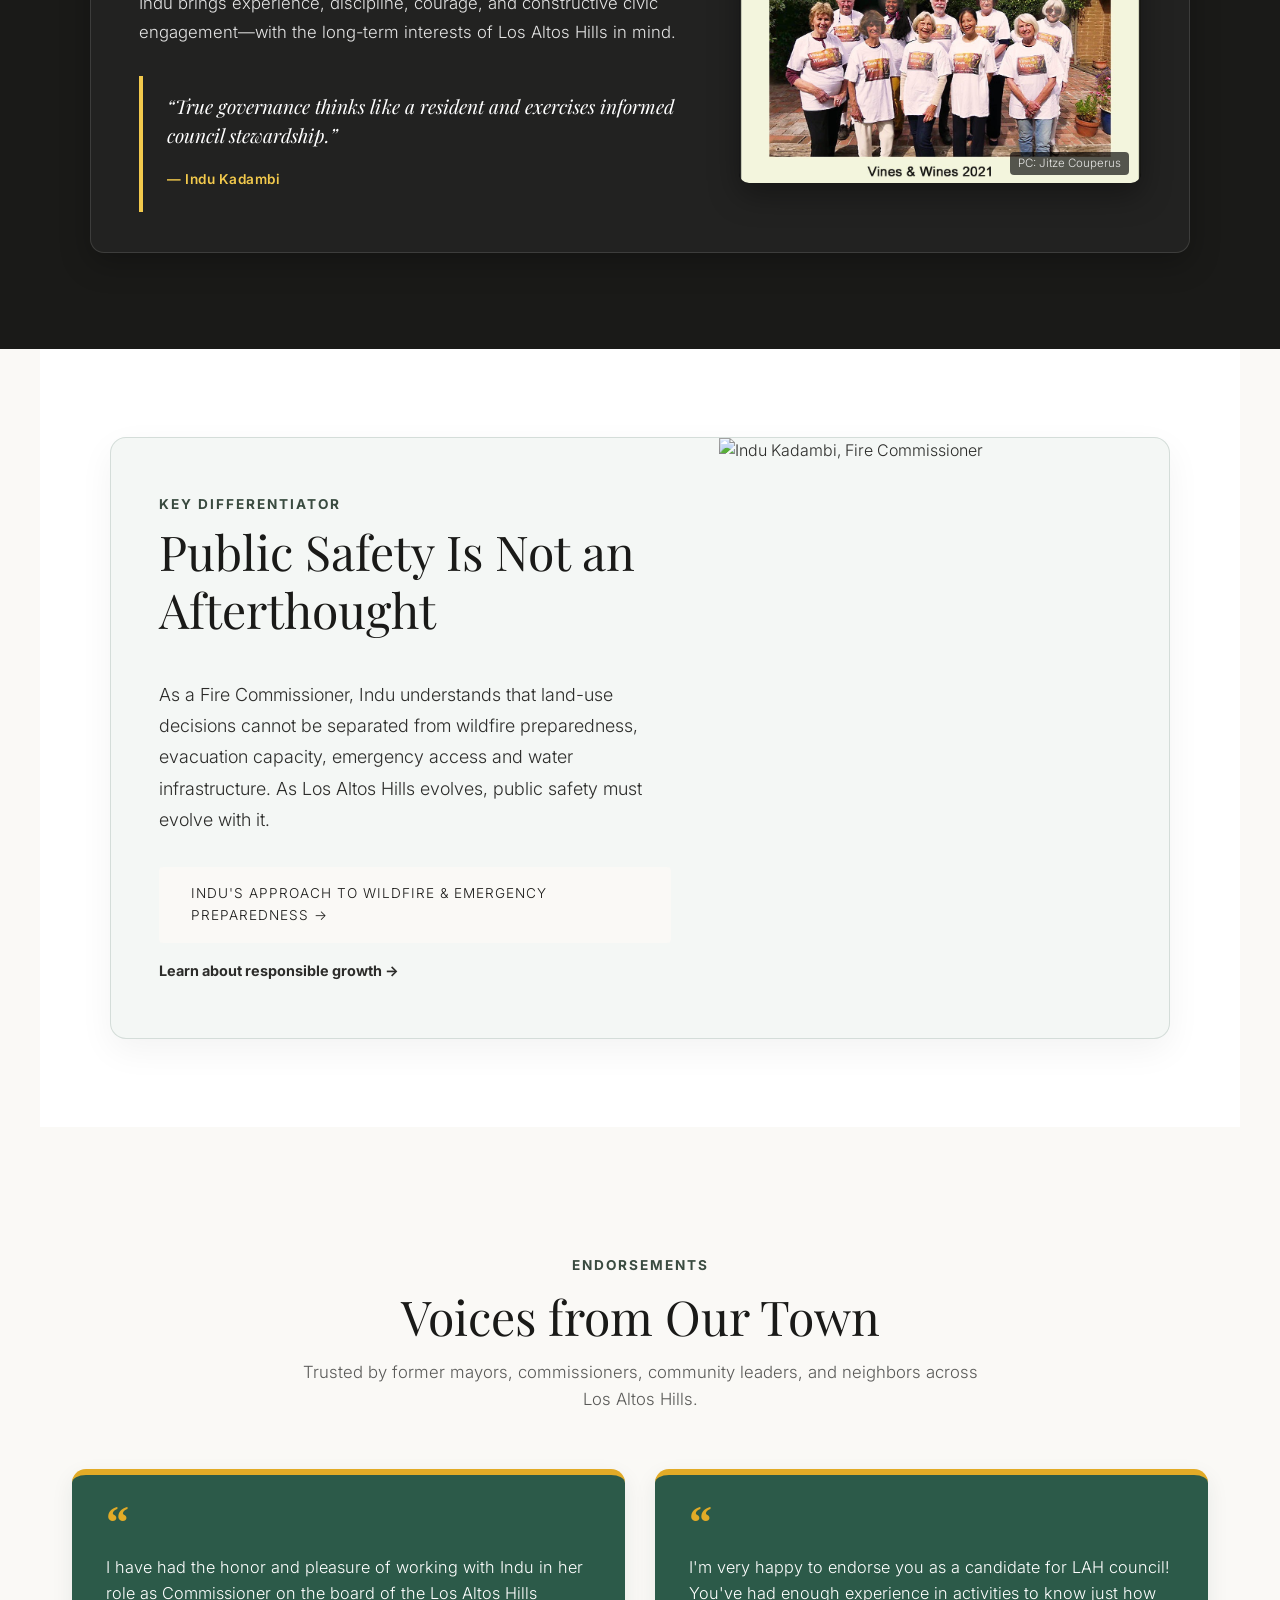
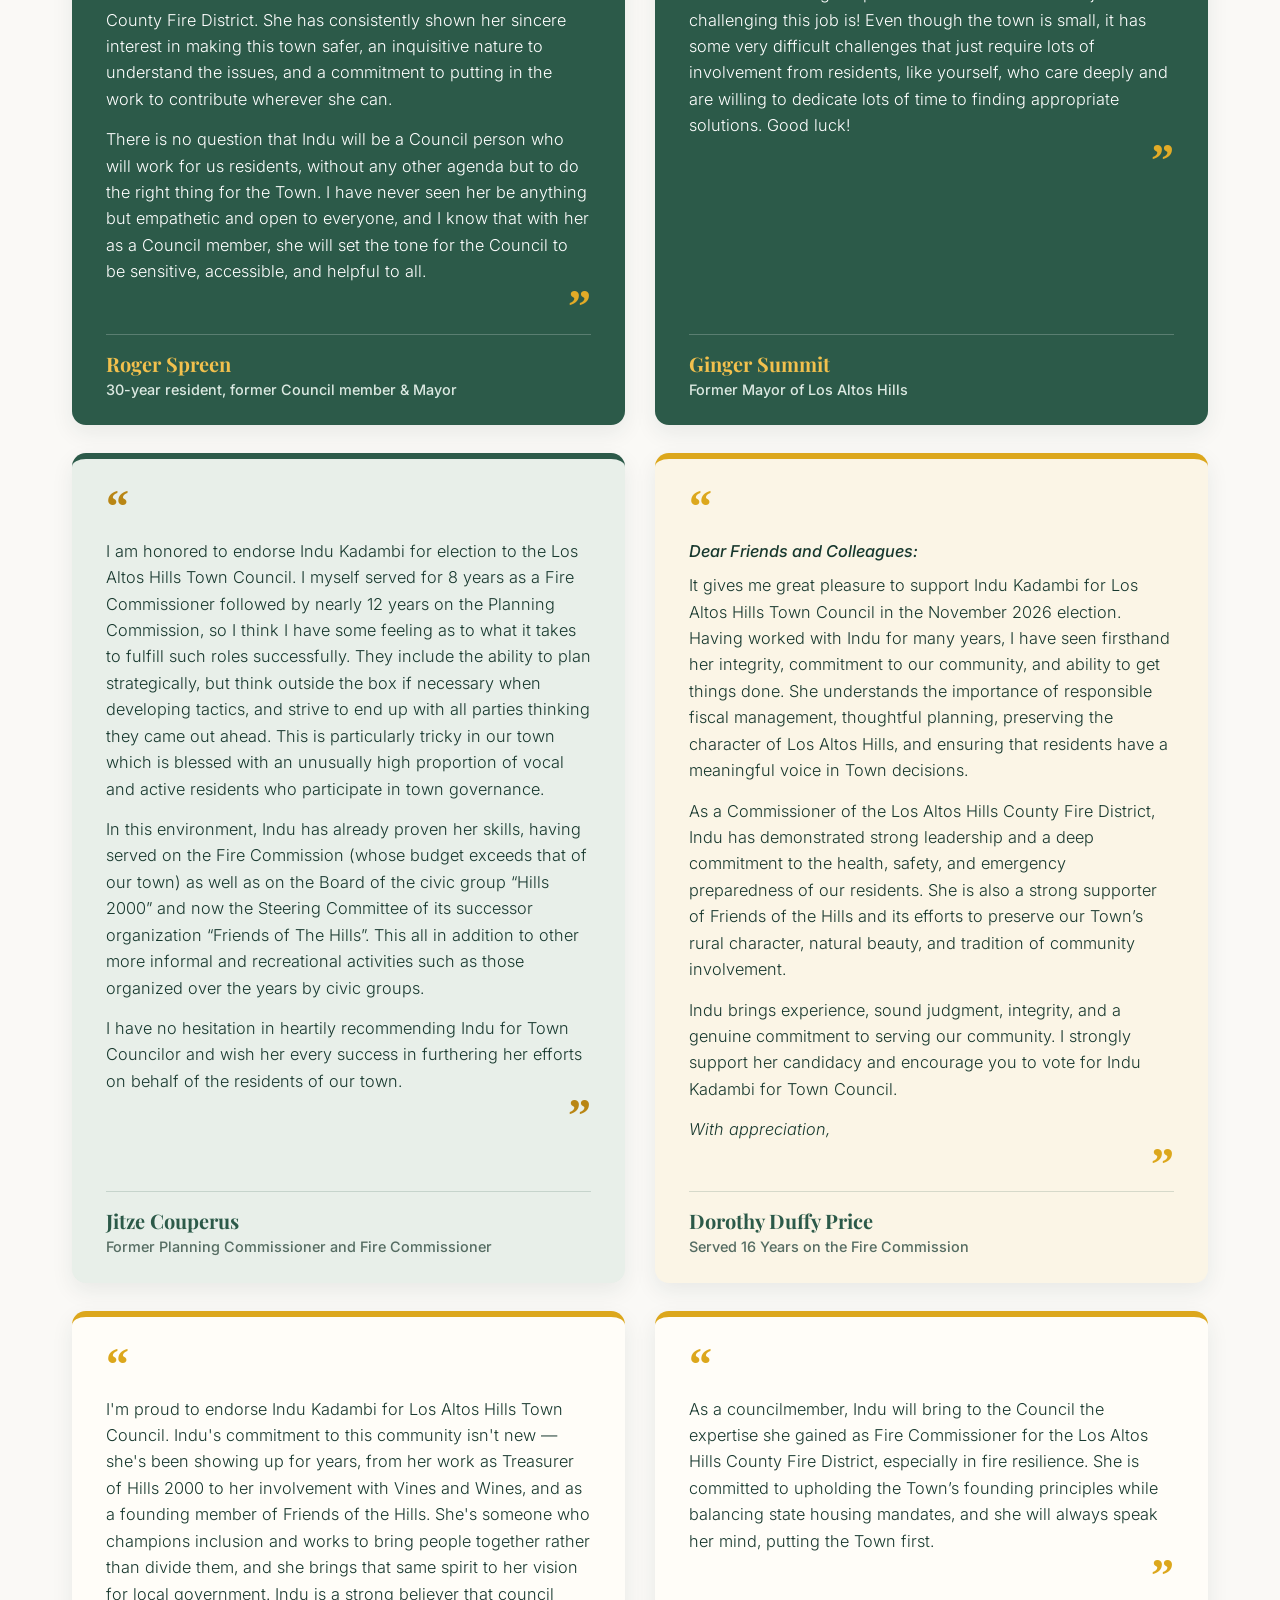
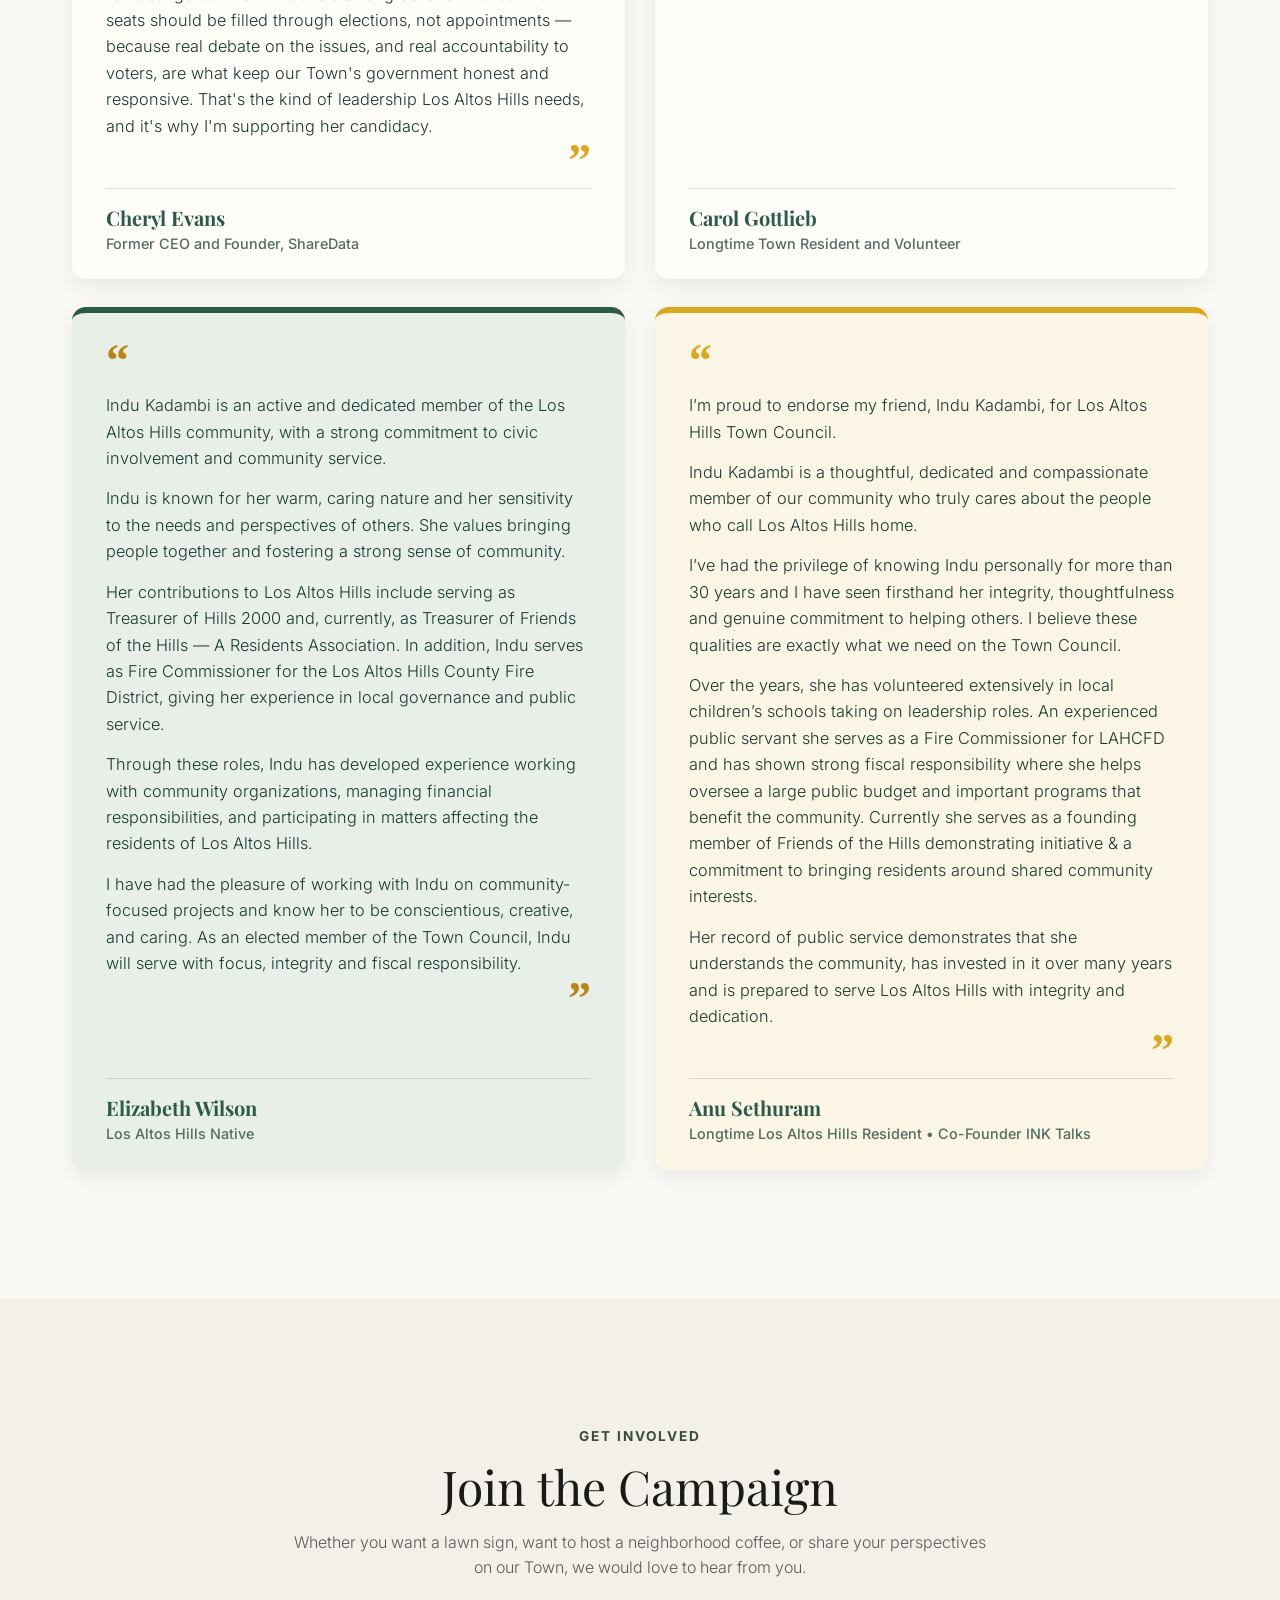
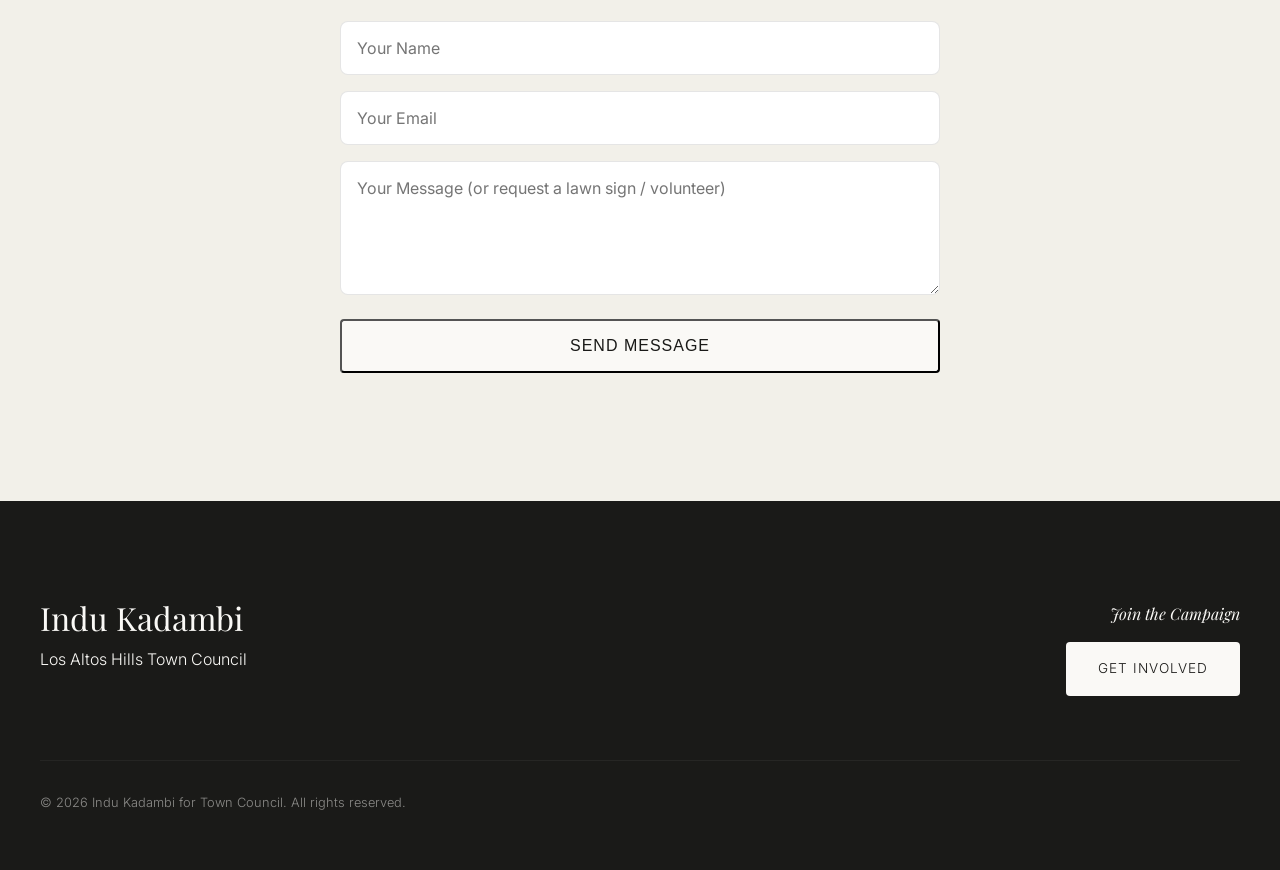
==== commit b0a64209: "Implement 30-second target redesign: credential-first banner, Town Council branding, top social proo" ====
--- a/index.html
+++ b/index.html
@@ -3,64 +3,133 @@
 <head>
   <meta charset="UTF-8">
   <meta name="viewport" content="width=device-width, initial-scale=1.0">
-  <title>Indu Kadambi | Los Altos Hills City Council & Fire Commissioner</title>
+  <title>Indu Kadambi | Los Altos Hills Town Council & Fire Commissioner</title>
   
   <!-- SEO Meta Tags -->
-  <meta name="description" content="Official campaign website for Indu Kadambi, candidate for Los Altos Hills City Council. Learn about her 26 years of service, including her role as Fire Commissioner of Los Altos Hills.">
-  <meta name="keywords" content="Indu Kadambi, Los Altos Hills, City Council, Fire Commissioner, Election, California, Public Safety, Affordable Housing">
+  <meta name="description" content="Official campaign website for Indu Kadambi, candidate for Los Altos Hills Town Council. Fire Commissioner, 26-year resident, and trusted community leader.">
+  <meta name="keywords" content="Indu Kadambi, Los Altos Hills, Town Council, Fire Commissioner, Election, California, Public Safety, Responsible Growth">
   <meta name="author" content="Indu Kadambi Campaign">
   <meta name="robots" content="index, follow">
   
   <!-- Open Graph / Social Media -->
   <meta property="og:type" content="website">
   <meta property="og:url" content="https://lahtown.github.io/indu-kadambi/">
-  <meta property="og:title" content="Indu Kadambi | Los Altos Hills City Council">
-  <meta property="og:description" content="26 Years of Living, Serving, Listening and Showing Up for Los Altos Hills.">
-  <meta property="og:image" content="https://lahtown.github.io/indu-kadambi/assets/hero.jpg">
+  <meta property="og:title" content="Indu Kadambi | Los Altos Hills Town Council">
+  <meta property="og:description" content="Fire Commissioner · 26-Year Resident · Community Leader. Proven service and independent leadership for Los Altos Hills.">
+  <meta property="og:image" content="https://lahtown.github.io/indu-kadambi/assets/hero-green.jpg">
   
   <link rel="preconnect" href="https://fonts.googleapis.com">
   <link rel="preconnect" href="https://fonts.gstatic.com" crossorigin>
-  <link href="https://fonts.googleapis.com/css2?family=Inter:wght@300;400;500&family=Playfair+Display:ital,wght@0,400;0,600;1,400&display=swap" rel="stylesheet">
+  <link href="https://fonts.googleapis.com/css2?family=Inter:wght@300;400;500;600;700&family=Playfair+Display:ital,wght@0,400;0,600;1,400&display=swap" rel="stylesheet">
   <link rel="stylesheet" href="style.css">
 </head>
 <body>
+  <!-- Navigation Header -->
   <nav class="navbar">
     <div class="nav-content">
-      <div class="logo" style="display: flex; flex-direction: column; align-items: flex-start; line-height: 1;">
+      <a href="#" class="logo" style="display: flex; flex-direction: column; align-items: flex-start; line-height: 1; text-decoration: none;">
         <span style="font-size: 0.8rem; font-family: var(--font-serif); font-style: italic; color: #F2C94C; text-shadow: 0 1px 3px rgba(0,0,0,0.8); margin-bottom: 2px;">Elect</span>
         <span>Indu Kadambi</span>
-      </div>
+      </a>
       <div class="nav-links">
         <a href="#about">About</a>
         <a href="#priorities">Priorities</a>
-        <a href="#what-matters">What Matters</a>
         <a href="#experience">Experience</a>
         <a href="#endorsements">Endorsements</a>
+        <a href="#contact">Meet Indu</a>
+        <a href="#contact" class="nav-cta-btn">Get Involved</a>
       </div>
     </div>
   </nav>
 
-  <section class="hero">
-    <div class="hero-bg" style="background-image: url('assets/hero-green.jpg');"></div>
-    <div class="hero-content fade-up">
-      <p class="subtitle">Our Community. Our Voices. Our Future.</p>
-      <p style="font-family: var(--font-serif); font-size: 2.5rem; font-style: italic; margin-bottom: 0.5rem; margin-top: 1.5rem; color: #F2C94C; text-shadow: 0 2px 10px rgba(0,0,0,0.8);">Elect</p>
-      <h1 class="title">Indu Kadambi</h1>
-      <p class="tagline">For Los Altos Hills City Council 2026</p>
-    </div>
-    <div class="scroll-indicator">
-      <span>Scroll</span>
-      <div class="line"></div>
-    </div>
-  </section>
-
+  <!-- SECTION 1 — TOP PRESENTATION BANNER -->
+  <section class="banner-showcase">
+    <div class="banner-bg" style="background-image: url('assets/hero-green.jpg');"></div>
+    <div class="banner-content fade-up">
+      <h1 class="candidate-name-headline">INDU KADAMBI</h1>
+      <p class="candidate-tagline">Proven Service. Independent Leadership.</p>
+      <p class="candidate-office-tag">For Los Altos Hills Town Council &middot; 2026</p>
+      
+      <div class="credential-ribbon">
+        <span>Fire Commissioner</span>
+        <span class="ribbon-dot">&bull;</span>
+        <span>26-Year Resident</span>
+        <span class="ribbon-dot">&bull;</span>
+        <span>Community Leader</span>
+      </div>
+
+      <div class="pillars-highlight">
+        <span>SAFETY</span>
+        <span class="pillar-sep">&middot;</span>
+        <span>FISCAL RESPONSIBILITY</span>
+        <span class="pillar-sep">&middot;</span>
+        <span>RESPONSIBLE GROWTH</span>
+      </div>
+
+      <div class="banner-cta-group">
+        <a href="#about" class="btn btn-banner-primary">MEET INDU</a>
+        <a href="#priorities" class="btn btn-banner-secondary">PRIORITIES</a>
+      </div>
+
+      <div class="endorsements-bridge-banner">
+        <p>Endorsed by former Los Altos Hills mayors, commissioners, community leaders, and longtime residents.</p>
+        <a href="#endorsements" class="bridge-link">SEE ENDORSEMENTS &rarr;</a>
+      </div>
+    </div>
+  </section>
+
+  <!-- SECTION 2 — SOCIAL PROOF: TRUSTED BY LOCAL LEADERS -->
+  <section class="section social-proof-section">
+    <div class="content fade-up text-center" style="max-width: 1060px; margin: 0 auto;">
+      <p class="eyebrow gold" style="font-size: 0.85rem; font-weight: 700; letter-spacing: 2.5px; text-transform: uppercase; color: var(--color-accent); margin-bottom: 0.5rem;">LEADERSHIP SUPPORT</p>
+      <h2 class="serif social-proof-title">Trusted by Los Altos Hills Leaders</h2>
+      <p class="social-proof-subtitle">Respected former mayors and commissioners who know what it takes to govern our Town.</p>
+
+      <div class="leaders-proof-grid">
+        <div class="leader-proof-card">
+          <h3 class="leader-name">ROGER SPREEN</h3>
+          <p class="leader-title">Former Mayor &amp; Council Member</p>
+        </div>
+        <div class="leader-proof-card">
+          <h3 class="leader-name">GINGER SUMMIT</h3>
+          <p class="leader-title">Former Mayor</p>
+        </div>
+        <div class="leader-proof-card">
+          <h3 class="leader-name">JITZE COUPERUS</h3>
+          <p class="leader-title">Former Planning &amp; Fire Commissioner</p>
+        </div>
+      </div>
+
+      <div class="social-proof-action">
+        <a href="#endorsements" class="btn-read-endorsements">READ THEIR ENDORSEMENTS &rarr;</a>
+      </div>
+    </div>
+  </section>
+
+  <!-- SECTION 3 — WHY INDU: 26 YEARS HERE. YEARS OF SERVICE. READY TO LEAD. -->
   <section id="about" class="section about-section-wrapper">
-    <!-- Main About Panel -->
-    <div class="section split about-panel-one" style="padding: 0; margin-bottom: 4.5rem;">
+    <!-- Biography & Stats Split -->
+    <div class="section split about-panel-one" style="padding: 0; margin-bottom: 4rem;">
       <div class="content fade-up">
-        <p class="subtitle" style="color: var(--color-accent); font-weight: 500; letter-spacing: 2px; text-transform: uppercase; font-size: 0.85rem; margin-bottom: 0.5rem;">About Indu</p>
-        <h2 class="serif" style="margin-bottom: 0.75rem;">More Than a Business Owner</h2>
+        <p class="subtitle" style="color: var(--color-accent); font-weight: 600; letter-spacing: 2px; text-transform: uppercase; font-size: 0.85rem; margin-bottom: 0.5rem;">ABOUT INDU</p>
+        <h2 class="serif" style="margin-bottom: 1rem; font-size: clamp(2rem, 3.2vw, 2.75rem); line-height: 1.2;">26 Years Here. Years of Service. Ready to Lead.</h2>
         
+        <!-- Three Calling Numbers / Stats -->
+        <div class="about-stats-grid">
+          <div class="stat-card">
+            <span class="stat-number">26+</span>
+            <span class="stat-label">Years in Los Altos Hills</span>
+          </div>
+          <div class="stat-card">
+            <span class="stat-number" style="font-size: 1.25rem; line-height: 1.2;">Fire Commissioner</span>
+            <span class="stat-label">Public safety &amp; fiscal oversight</span>
+          </div>
+          <div class="stat-card">
+            <span class="stat-number">Decades</span>
+            <span class="stat-label">Of community involvement</span>
+          </div>
+        </div>
+
         <div class="about-roles-plaque">
           <div class="roles-row">
             <span class="role-text">FIRE COMMISSIONER</span>
@@ -78,22 +147,17 @@
           </div>
         </div>
 
-        <p class="large-text">The “Business Owner” title next to my name on the ballot is only one piece of the quilt of my life.</p>
-        <p>I’m Indu Kadambi. For more than 26 years, Los Altos Hills has been my home and a community I’ve been fortunate to serve. Today, one of the ways I serve is as a Los Altos Hills County Fire District Commissioner.</p>
-        <p>But this community has given me so much in return. It is where my family has grown, friendships have deepened, and I’ve learned from neighbors with different perspectives. I’m grateful not only for the opportunity to serve, but for all that this community has given my family and me.</p>
-        <p>I’ve worn many hats: mother, wife, caregiver, educator, business owner, author, historic home preserver, mountaineer, and Fire District Commissioner.</p>
-        <p>Through our schools, Hills 2000, Friends of the Hills, and other community efforts, I’ve learned that service means showing up, listening, rolling up your sleeves, and getting things done, while respecting our history and different points of view.</p>
-        <p>When our children were young, our home was often filled with school robotics, music jams, poetry cafés, and hungry teenagers. Climbing Mt. Kilimanjaro later reinforced a lesson those years had already taught me: “Pole, pole,” slowly, slowly. Progress comes step by step, no summit is reached alone, and strong communities are built by people looking out for one another.</p>
-        <p class="emphasis" style="font-size: 1.05rem;">Los Altos Hills has given my family and me a home, a community, and a deep sense of belonging. It is only fitting that I give back in that same spirit.</p>
+        <p class="large-text">For more than 26 years, Los Altos Hills has been my home, where my family has grown, and where I’ve been fortunate to serve.</p>
+        <p>Today, one of the primary ways I serve is as a <strong>Commissioner for the Los Altos Hills County Fire District</strong>, working on wildfire resilience, emergency preparedness, and fiscal oversight. But my commitment began long before public office—through our local schools, six years on the board of Hills 2000, and as a founding member of Friends of the Hills.</p>
+        <p>I’ve worn many hats: mother, wife, educator, business owner, author, mountaineer, and Fire District Commissioner. I’ve learned that service means showing up, listening carefully, asking the hard questions, and getting things done while preserving what makes our Town special.</p>
       </div>
       <div class="image-container fade-up" style="transition-delay: 0.2s;">
-        <img src="assets/indu_flowers.jpg" alt="Indu Kadambi with flowers" style="border-radius: 12px; object-fit: cover; width: 100%; height: 100%; max-height: 700px; box-shadow: 0 20px 40px rgba(0,0,0,0.1);" />
+        <img src="assets/indu_flowers.jpg" alt="Indu Kadambi in Los Altos Hills" style="border-radius: 12px; object-fit: cover; width: 100%; height: 100%; max-height: 650px; box-shadow: 0 20px 40px rgba(0,0,0,0.1);" />
       </div>
     </div>
 
     <!-- Family & Roots Subsection -->
     <div class="family-roots-subsection fade-up">
-      <!-- Top Section: Copy & Quote -->
       <div class="family-roots-header">
         <div class="family-roots-header-left">
           <p class="subtitle" style="color: var(--color-accent); font-weight: 700; letter-spacing: 2px; text-transform: uppercase; font-size: 0.82rem; margin-bottom: 0.4rem;">BACKGROUND &amp; HERITAGE</p>
@@ -142,256 +206,42 @@
         </div>
       </div>
     </div>
-  </section>
-
-  <section id="principles" class="section light">
-    <div class="content fade-up" style="max-width: 800px; margin: 0 auto;">
-      <div class="text-center" style="margin-bottom: 2.5rem;">
-        <h2 class="serif">Core Principles</h2>
-        <p class="narrow-text" style="color: var(--color-text-light);">The values and commitments guiding every decision for Los Altos Hills.</p>
-      </div>
-      <div class="accordion" style="margin: 0 auto; text-align: left;">
-        <div class="accordion-item">
-          <button class="accordion-header" style="padding: 1rem 0;">
-            <span style="font-weight: 500; font-size: 1rem;">Bring community voices to the table.</span>
-            <span class="icon" style="font-size: 1.25rem;">+</span>
-          </button>
-          <div class="accordion-content">
-            <p>People who live here should have a meaningful voice in the decisions that affect their neighborhoods, their community, and their future.</p>
-          </div>
-        </div>
-        <div class="accordion-item">
-          <button class="accordion-header" style="padding: 1rem 0;">
-            <span style="font-weight: 500; font-size: 1rem;">Understand before deciding.</span>
-            <span class="icon" style="font-size: 1.25rem;">+</span>
-          </button>
-          <div class="accordion-content">
-            <p>Take the time to understand the facts, the circumstances, and the potential impact before taking action.</p>
-          </div>
-        </div>
-        <div class="accordion-item">
-          <button class="accordion-header" style="padding: 1rem 0;">
-            <span style="font-weight: 500; font-size: 1rem;">Question one-size-fits-all solutions.</span>
-            <span class="icon" style="font-size: 1.25rem;">+</span>
-          </button>
-          <div class="accordion-content">
-            <p>Los Altos Hills is a unique community. Solutions should reflect our local character, needs, and values—not simply follow a template designed for somewhere else.</p>
-          </div>
-        </div>
-        <div class="accordion-item">
-          <button class="accordion-header" style="padding: 1rem 0;">
-            <span style="font-weight: 500; font-size: 1rem;">Put service before politics.</span>
-            <span class="icon" style="font-size: 1.25rem;">+</span>
-          </button>
-          <div class="accordion-content">
-            <p>Public service should be about solving problems, serving residents, and doing what is right for the community. It is not advancing a political agenda.</p>
-          </div>
-        </div>
-        <div class="accordion-item">
-          <button class="accordion-header" style="padding: 1rem 0;">
-            <span style="font-weight: 500; font-size: 1rem;">Protect what makes our community special.</span>
-            <span class="icon" style="font-size: 1.25rem;">+</span>
-          </button>
-          <div class="accordion-content">
-            <p>Thoughtful leadership means preserving the character, quality of life, and values that make Los Altos Hills a special place to call home.</p>
-          </div>
-        </div>
-        <div class="accordion-item">
-          <button class="accordion-header" style="padding: 1rem 0;">
-            <span style="font-weight: 500; font-size: 1rem;">Be responsible stewards of public resources.</span>
-            <span class="icon" style="font-size: 1.25rem;">+</span>
-          </button>
-          <div class="accordion-content">
-            <p>Treat taxpayer dollars with care, ask hard questions, and make sure public investments provide lasting value to the community.</p>
-          </div>
-        </div>
-        <div class="accordion-item">
-          <button class="accordion-header" style="padding: 1rem 0;">
-            <span style="font-weight: 500; font-size: 1rem;">Respect different viewpoints and seek common ground.</span>
-            <span class="icon" style="font-size: 1.25rem;">+</span>
-          </button>
-          <div class="accordion-content">
-            <p>Healthy communities require leaders who listen, respect differences, and work toward practical solutions.</p>
-          </div>
-        </div>
-        <div class="accordion-item">
-          <button class="accordion-header" style="padding: 1rem 0;">
-            <span style="font-weight: 500; font-size: 1rem;">Think long-term.</span>
-            <span class="icon" style="font-size: 1.25rem;">+</span>
-          </button>
-          <div class="accordion-content">
-            <p>Every decision should be considered not only for its immediate impact, but for what it means for the next generation of residents.</p>
-          </div>
-        </div>
-        <div class="accordion-item">
-          <button class="accordion-header" style="padding: 1rem 0;">
-            <span style="font-weight: 500; font-size: 1rem;">Leave the community better than how I found it.</span>
-            <span class="icon" style="font-size: 1.25rem;">+</span>
-          </button>
-          <div class="accordion-content">
-            <p>Public office is temporary. My responsibility to the community, and to those who come after me, is long-term.</p>
-          </div>
-        </div>
-      </div>
-    </div>
-  </section>
-
-  <section class="section dark text-center">
-    <div class="content fade-up">
-      <h2 class="serif">Experienced Leadership.<br/>Dedicated to Los Altos Hills.</h2>
-      <p class="narrow-text" style="margin-bottom: 3rem;">A community's future is shaped by those who actively participate in its present. Over the years, my commitment to Los Altos Hills has grown into a deep understanding of how our town operates, how we balance budgets, and how we protect our neighborhoods.</p>
-      <div style="display: grid; grid-template-columns: repeat(auto-fit, minmax(250px, 1fr)); gap: 2.5rem; text-align: left;">
-        <div>
-          <h3 style="font-family: var(--font-serif); font-size: 1.5rem; margin-bottom: 0.75rem; color: var(--color-bg);">Public Safety</h3>
-          <p style="font-size: 0.95rem; opacity: 0.9;">Serving as Fire Commissioner of Los Altos Hills, prioritizing emergency access, evacuation planning, and the safety of every resident.</p>
-        </div>
-        <div>
-          <h3 style="font-family: var(--font-serif); font-size: 1.5rem; margin-bottom: 0.75rem; color: var(--color-bg);">Community Advocacy</h3>
-          <p style="font-size: 0.95rem; opacity: 0.9;">As a proud member of Hills 2000 for six years, I have been deeply involved in shaping the decisions that preserve our town's unique character.</p>
-        </div>
-        <div>
-          <h3 style="font-family: var(--font-serif); font-size: 1.5rem; margin-bottom: 0.75rem; color: var(--color-bg);">Fiscal Responsibility</h3>
-          <p style="font-size: 0.95rem; opacity: 0.9;">Bringing direct experience as a Treasurer and LAH commissioner, she remains deeply interested and involved in rigorous budget planning to ensure Los Altos Hills remains financially strong.</p>
-        </div>
-      </div>
-    </div>
-  </section>
-
-  <section id="priorities" class="section">
-    <div class="grid-2">
-      <div class="card fade-up">
-        <h3 class="serif">Public Safety Is Not an Afterthought</h3>
-        <p>As a Fire Commissioner of Los Altos Hills, I have seen firsthand why land-use decisions in our community cannot be separated from emergency preparedness. Our own General Plan recognizes that Los Altos Hills faces heightened wildfire risk because of its steep hillsides, canyons, vegetation, narrow and winding roads, and neighborhoods with limited points of ingress and egress.</p>
-        <p>That is why the Town's Safety Element requires that development have an acceptable level of fire protection, adequate water supply, and adequate emergency-vehicle access through roads, streets and driveways, including alternate emergency access for neighborhoods that could otherwise become cut off.</p>
-        <div class="accordion" style="margin: 1.5rem 0;">
-          <div class="accordion-item">
-            <button class="accordion-header" style="padding: 1rem 0;">
-              <span style="font-weight: 500; font-size: 0.95rem;">Can fire engines and ambulances reach the property quickly and safely?</span>
-              <span class="icon" style="font-size: 1.25rem;">+</span>
-            </button>
-            <div class="accordion-content">
-              <p>Driveways and access roads must accommodate emergency apparatus, including adequate width, vertical clearance, turning capability and vegetation clearance.</p>
-            </div>
-          </div>
-          <div class="accordion-item">
-            <button class="accordion-header" style="padding: 1rem 0;">
-              <span style="font-weight: 500; font-size: 0.95rem;">Can residents evacuate while first responders are coming in?</span>
-              <span class="icon" style="font-size: 1.25rem;">+</span>
-            </button>
-            <div class="accordion-content">
-              <p>Many Los Altos Hills roads are narrow and two-lane. During a wildfire, those same roads must simultaneously carry outbound residents and inbound fire and law-enforcement vehicles.</p>
-            </div>
-          </div>
-          <div class="accordion-item">
-            <button class="accordion-header" style="padding: 1rem 0;">
-              <span style="font-weight: 500; font-size: 0.95rem;">Does additional development place more vehicles onto a constrained evacuation corridor?</span>
-              <span class="icon" style="font-size: 1.25rem;">+</span>
-            </button>
-            <div class="accordion-content">
-              <p>Emergency planning should account for cumulative evacuation demand, particularly in neighborhoods with only one or two practical exits.</p>
-            </div>
-          </div>
-          <div class="accordion-item">
-            <button class="accordion-header" style="padding: 1rem 0;">
-              <span style="font-weight: 500; font-size: 0.95rem;">Is there a viable secondary emergency route if the primary road is blocked?</span>
-              <span class="icon" style="font-size: 1.25rem;">+</span>
-            </button>
-            <div class="accordion-content">
-              <p>The Town's emergency-road network exists specifically to reduce the danger of neighborhoods becoming inaccessible if blocked by fire, a fallen tree, utility lines, a collision or another hazard.</p>
-            </div>
-          </div>
-          <div class="accordion-item">
-            <button class="accordion-header" style="padding: 1rem 0;">
-              <span style="font-weight: 500; font-size: 0.95rem;">Is the water system capable of supporting firefighting operations?</span>
-              <span class="icon" style="font-size: 1.25rem;">+</span>
-            </button>
-            <div class="accordion-content">
-              <p>Adequate water supply, hydrant availability, water-main capacity and reliability are fundamental components of fire protection.</p>
-            </div>
-          </div>
-          <div class="accordion-item">
-            <button class="accordion-header" style="padding: 1rem 0;">
-              <span style="font-weight: 500; font-size: 0.95rem;">Does the site's topography make emergency response more difficult?</span>
-              <span class="icon" style="font-size: 1.25rem;">+</span>
-            </button>
-            <div class="accordion-content">
-              <p>Steep slopes and canyon conditions can accelerate wildfire behavior while simultaneously limiting apparatus access, turnaround space and evacuation options.</p>
-            </div>
-          </div>
-          <div class="accordion-item">
-            <button class="accordion-header" style="padding: 1rem 0;">
-              <span style="font-weight: 500; font-size: 0.95rem;">Has vegetation been managed so firefighters can actually reach the structure?</span>
-              <span class="icon" style="font-size: 1.25rem;">+</span>
-            </button>
-            <div class="accordion-content">
-              <p>Town evacuation-preparedness guidance calls for defensible space and, among other measures, approximately 20 feet of driveway clearance and 15 feet of vertical clearance for emergency vehicles.</p>
-            </div>
-          </div>
-          <div class="accordion-item">
-            <button class="accordion-header" style="padding: 1rem 0;">
-              <span style="font-weight: 500; font-size: 0.95rem;">Are critical evacuation corridors being protected and hardened?</span>
-              <span class="icon" style="font-size: 1.25rem;">+</span>
-            </button>
-            <div class="accordion-content">
-              <p>Roads such as El Monte Road, Moody Road and Elena Road have been specifically identified by the Town as important emergency-evacuation routes.</p>
-            </div>
-          </div>
-        </div>
-        <p class="emphasis">Responsible housing policy and responsible fire-safety policy are not competing objectives. The obligation is to make sure that as our community changes, emergency access, evacuation capacity, water infrastructure and wildfire resilience keep pace with it.</p>
-      </div>
-      <div class="card fade-up" style="transition-delay: 0.2s;">
-        <h3 class="serif">Housing Goals. Local Wisdom. Responsible Solutions.</h3>
-        <p>Los Altos Hills has steep terrain, narrow and winding roads, wildfire and evacuation constraints, limited sewer infrastructure, drainage challenges and environmentally sensitive areas. Those realities should shape how housing requirements are implemented.</p>
-        <p>Local expertise matters. Residents, firefighters, engineers, planners and environmental professionals understand conditions that may not be apparent in a statewide policy framework. Their knowledge should help identify workable sites, appropriate infrastructure improvements and responsible alternatives.</p>
-        <p>Under SB 9, for example, a qualifying Los Altos Hills parcel may be eligible for a two-unit development or an urban lot split, potentially resulting in as many as four dwellings on what was previously a single parcel. The Town has adopted objective standards governing those projects, specifically to address matters such as design, infrastructure and public safety.</p>
-        <p>That means the question should not simply be “How many units can we permit?” It should also be:</p>
-        <div class="accordion" style="margin: 1.5rem 0;">
-          <div class="accordion-item">
-            <button class="accordion-header" style="padding: 1rem 0;">
-              <span style="font-weight: 500; font-size: 0.95rem;">Where can additional housing be accommodated most safely?</span>
-              <span class="icon" style="font-size: 1.25rem;">+</span>
-            </button>
-            <div class="accordion-content">
-              <p>Higher-intensity development should be evaluated in the context of road capacity, emergency access, evacuation constraints, topography, utilities, water availability and proximity to services.</p>
-            </div>
-          </div>
-          <div class="accordion-item">
-            <button class="accordion-header" style="padding: 1rem 0;">
-              <span style="font-weight: 500; font-size: 0.95rem;">Where does existing infrastructure make housing more feasible?</span>
-              <span class="icon" style="font-size: 1.25rem;">+</span>
-            </button>
-            <div class="accordion-content">
-              <p>Parcels with better roadway access, appropriate utility connections and fewer environmental or topographic constraints may be substantially better suited to additional density than isolated hillside properties reached by narrow roads.</p>
-            </div>
-          </div>
-          <div class="accordion-item">
-            <button class="accordion-header" style="padding: 1rem 0;">
-              <span style="font-weight: 500; font-size: 0.95rem;">Can ADUs and other small-scale infill provide meaningful housing without requiring the same infrastructure demands as larger projects?</span>
-              <span class="icon" style="font-size: 1.25rem;">+</span>
-            </button>
-            <div class="accordion-content">
-              <p>The Town already permits ADUs and has adopted state-compliant standards and pre-approved resources to facilitate their construction.</p>
-            </div>
-          </div>
-          <div class="accordion-item">
-            <button class="accordion-header" style="padding: 1rem 0;">
-              <span style="font-weight: 500; font-size: 0.95rem;">Can objective standards protect safety while still complying with state law?</span>
-              <span class="icon" style="font-size: 1.25rem;">+</span>
-            </button>
-            <div class="accordion-content">
-              <p>Where state law requires ministerial approval, the Town should make full and careful use of legally permissible objective standards governing matters such as access, setbacks, building placement, height, drainage and site design.</p>
-            </div>
-          </div>
-        </div>
-      </div>
-    </div>
-  </section>
-
-  <section id="what-matters" class="section dark matters-section">
+
+    <!-- HOW INDU LEADS: 3 Differentiated Principles -->
+    <div class="how-indu-leads-block fade-up" style="margin-top: 5rem; padding-top: 4.5rem; border-top: 2px solid rgba(44, 90, 73, 0.16);">
+      <div class="text-center" style="margin-bottom: 3rem;">
+        <p class="eyebrow gold" style="font-size: 0.85rem; font-weight: 700; letter-spacing: 2px; text-transform: uppercase; color: var(--color-accent); margin-bottom: 0.5rem;">LEADERSHIP PHILOSOPHY</p>
+        <h3 class="serif" style="font-size: clamp(2rem, 3.2vw, 2.75rem); color: var(--color-dark);">How Indu Leads</h3>
+        <p class="narrow-text" style="color: var(--color-text-light);">A clear, disciplined approach to local governance that puts residents first.</p>
+      </div>
+
+      <div class="principles-three-grid">
+        <div class="principle-card">
+          <span class="principle-num">01</span>
+          <h4>LISTEN TO RESIDENTS</h4>
+          <p>The people who live with a decision deserve a meaningful voice in making it.</p>
+        </div>
+        <div class="principle-card">
+          <span class="principle-num">02</span>
+          <h4>ASK THE HARD QUESTIONS</h4>
+          <p>Understand the facts, costs, safety implications and long-term consequences before deciding.</p>
+        </div>
+        <div class="principle-card">
+          <span class="principle-num">03</span>
+          <h4>EXERCISE INDEPENDENT JUDGMENT</h4>
+          <p>Put the long-term interests of Los Altos Hills ahead of politics, pressure or one-size-fits-all solutions.</p>
+        </div>
+      </div>
+    </div>
+  </section>
+
+  <!-- SECTION 4 — S.A.F.E. PRIORITIES CENTERPIECE -->
+  <section id="priorities" class="section dark matters-section">
     <div class="content fade-up" style="max-width: 1060px; margin: 0 auto;">
       <div class="section-heading light text-center" style="margin-bottom: 3.5rem;">
-        <p class="eyebrow gold" style="font-size: 0.85rem; font-weight: 700; letter-spacing: 2.5px; text-transform: uppercase; color: #F2C94C; margin-bottom: 0.75rem;">WHAT MATTERS</p>
-        <h2 class="serif" style="color: #FFFFFF; font-size: clamp(2.2rem, 4vw, 3.4rem); line-height: 1.15; max-width: 920px; margin-left: auto; margin-right: auto;">Preserve what makes Los Altos Hills special. Prepare it for what comes next.</h2>
+        <p class="eyebrow gold" style="font-size: 0.85rem; font-weight: 700; letter-spacing: 2.5px; text-transform: uppercase; color: #F2C94C; margin-bottom: 0.75rem;">INDU'S PRIORITIES</p>
+        <h2 class="serif" style="color: #FFFFFF; font-size: clamp(2.2rem, 4vw, 3.4rem); line-height: 1.15; max-width: 920px; margin-left: auto; margin-right: auto;">A S.A.F.E. Future for Los Altos Hills</h2>
+        <p style="color: rgba(255, 255, 255, 0.85); font-size: 1.15rem; max-width: 720px; margin: 1rem auto 0;">Preserve what makes our Town special. Prepare it for what comes next.</p>
       </div>
 
       <div class="safe-acronym-grid">
@@ -399,8 +249,8 @@
           <div class="safe-letter">S</div>
           <div class="safe-details">
             <h3 class="safe-title">SAFETY</h3>
-            <p class="safe-kicker">Protecting lives, homes and evacuation routes.</p>
-            <p class="safe-desc">Wildfire preparedness, resilient infrastructure and effective emergency response must remain fundamental priorities.</p>
+            <p class="safe-kicker">Protect lives, homes and evacuation routes.</p>
+            <p class="safe-desc">Wildfire preparedness, emergency access, and hardened evacuation corridors must remain non-negotiable priorities.</p>
           </div>
         </article>
 
@@ -408,17 +258,17 @@
           <div class="safe-letter">A</div>
           <div class="safe-details">
             <h3 class="safe-title">ADVOCACY</h3>
-            <p class="safe-kicker">Protecting the character and voice of Los Altos Hills.</p>
-            <p class="safe-desc">Preserve our semi-rural heritage while advocating thoughtfully for local interests as regional and state pressures reshape our community.</p>
+            <p class="safe-kicker">Give residents a meaningful voice and protect local interests.</p>
+            <p class="safe-desc">Preserve our semi-rural heritage while advocating thoughtfully as regional and state pressures reshape our community.</p>
           </div>
         </article>
 
         <article class="safe-card">
           <div class="safe-letter">F</div>
           <div class="safe-details">
-            <h3 class="safe-title">FISCAL LEADERSHIP</h3>
-            <p class="safe-kicker">Stewardship today protects our choices tomorrow.</p>
-            <p class="safe-desc">Spend responsibly, plan for long-term needs and insist on transparency so residents understand where Town resources go and why.</p>
+            <h3 class="safe-title">FISCAL RESPONSIBILITY</h3>
+            <p class="safe-kicker">Treat every public dollar with care.</p>
+            <p class="safe-desc">Spend responsibly, plan for long-term infrastructure needs, and insist on transparent, accountable stewardship.</p>
           </div>
         </article>
 
@@ -426,12 +276,17 @@
           <div class="safe-letter">E</div>
           <div class="safe-details">
             <h3 class="safe-title">ENHANCE LOS ALTOS HILLS</h3>
-            <p class="safe-kicker">Preserve the legacy. Make the Town future-ready.</p>
-            <p class="safe-desc">Modernize essential infrastructure and services thoughtfully—without sacrificing the open space, independence and character that define Los Altos Hills.</p>
+            <p class="safe-kicker">Prepare for the future without losing what makes this Town special.</p>
+            <p class="safe-desc">Modernize essential infrastructure and services thoughtfully—without sacrificing our open spaces, trails, and character.</p>
           </div>
         </article>
       </div>
 
+      <div style="text-align: center; margin: 3rem 0 4rem;">
+        <a href="#featured-issue" class="btn btn-gold">EXPLORE INDU'S PRIORITIES &rarr;</a>
+      </div>
+
+      <!-- Candidate's Statement -->
       <div class="candidate-statement-block fade-up">
         <div class="statement-header">
           <p class="statement-eyebrow">A Message from Indu</p>
@@ -452,76 +307,13 @@
     </div>
   </section>
 
-  <section class="section light text-center">
-    <div class="content fade-up">
-      <h2 class="serif">Key Questions to Answer</h2>
-      <p class="narrow-text">Our community is unique. Our geography is unique. Our challenges are unique. Our solutions should be thoughtful enough to recognize that.</p>
-      <p class="narrow-text">Before making consequential decisions, we should ask:</p>
-      <div class="accordion">
-        <div class="accordion-item">
-          <button class="accordion-header">
-            <span class="serif">Does it work here?</span>
-            <span class="icon">+</span>
-          </button>
-          <div class="accordion-content">
-            <p>State-mandated housing formulas or dense development models designed for urban transit corridors simply do not translate to Los Altos Hills. We lack commercial centers, widespread sewer infrastructure, and major transit hubs. Our solutions must respect our one-acre minimums and rural zoning rather than trying to force urban density into our hillsides.</p>
-          </div>
-        </div>
-        <div class="accordion-item">
-          <button class="accordion-header">
-            <span class="serif">Is it safe here?</span>
-            <span class="icon">+</span>
-          </button>
-          <div class="accordion-content">
-            <p>Los Altos Hills sits entirely within a Wildland-Urban Interface (WUI), meaning wildfire is a constant threat. Any new land-use or development decision must account for our narrow, winding roads, limited evacuation routes, and the ability of fire apparatus to access properties safely. We cannot compromise on emergency preparedness.</p>
-          </div>
-        </div>
-        <div class="accordion-item">
-          <button class="accordion-header">
-            <span class="serif">Is it feasible?</span>
-            <span class="icon">+</span>
-          </button>
-          <div class="accordion-content">
-            <p>We must look at the reality of our infrastructure. Does a proposed project have access to adequate water supply and sewer connections? Does the steep terrain and canyon topography allow for safe construction and emergency turnaround? Theoretical goals mean nothing if the physical reality of the site cannot support them responsibly.</p>
-          </div>
-        </div>
-        <div class="accordion-item">
-          <button class="accordion-header">
-            <span class="serif">What are the long-term consequences?</span>
-            <span class="icon">+</span>
-          </button>
-          <div class="accordion-content">
-            <p>Once our rural character is lost, we cannot get it back. Decisions made today about subdivisions, lot splits, or infrastructure will permanently alter the landscape, traffic patterns, and environmental stability of Los Altos Hills for generations. We must act as stewards for the future, not just react to the pressures of the present.</p>
-          </div>
-        </div>
-        <div class="accordion-item">
-          <button class="accordion-header">
-            <span class="serif">Have we listened to the people who will live with the decision?</span>
-            <span class="icon">+</span>
-          </button>
-          <div class="accordion-content">
-            <p>No one knows a neighborhood better than the people who live there. True community leadership means prioritizing the voices of Los Altos Hills residents over outside developers or regional mandates. Meaningful resident input must be sought <em>before</em> policies are set in stone.</p>
-          </div>
-        </div>
-        <div class="accordion-item">
-          <button class="accordion-header">
-            <span class="serif">Are there better alternatives?</span>
-            <span class="icon">+</span>
-          </button>
-          <div class="accordion-content">
-            <p>We should never settle for the first proposed solution if it compromises our town's character. Whether it's meeting housing goals through ADUs (Accessory Dwelling Units) that integrate seamlessly into existing properties, or finding smarter ways to manage our budget, there is always a collaborative, locally-tailored alternative that works better for Los Altos Hills.</p>
-          </div>
-        </div>
-      </div>
-    </div>
-  </section>
-
+  <!-- SECTION 5 — EXPERIENCE THAT MATCHES THE MOMENT -->
   <section id="experience" class="section dark experience-section">
     <div class="content fade-up" style="max-width: 1100px; margin: 0 auto;">
       <div class="section-heading light text-center" style="margin-bottom: 4rem;">
-        <p class="eyebrow gold" style="font-size: 0.85rem; font-weight: 700; letter-spacing: 2.5px; text-transform: uppercase; color: #F2C94C; margin-bottom: 0.75rem;">EXPERIENCE</p>
-        <h2 class="serif" style="color: #FFFFFF; font-size: clamp(2.2rem, 4vw, 3.4rem); line-height: 1.15; max-width: 900px; margin-left: auto; margin-right: auto; margin-bottom: 1.5rem;">Listen. Plan. Lead with Courage.</h2>
-        <p class="experience-intro" style="color: rgba(255, 255, 255, 0.9); font-size: 1.15rem; line-height: 1.7; max-width: 920px; margin: 0 auto;">Los Altos Hills is a special community. Preserving what makes it special requires thoughtful planning, fiscal discipline, respect for residents, and a clear commitment to public safety. Indu’s approach is grounded in public service, financial oversight, community engagement, and long-term decision-making.</p>
+        <p class="eyebrow gold" style="font-size: 0.85rem; font-weight: 700; letter-spacing: 2.5px; text-transform: uppercase; color: #F2C94C; margin-bottom: 0.75rem;">QUALIFICATIONS &amp; RECORD</p>
+        <h2 class="serif" style="color: #FFFFFF; font-size: clamp(2.2rem, 4vw, 3.4rem); line-height: 1.15; max-width: 900px; margin-left: auto; margin-right: auto; margin-bottom: 1.5rem;">Experience That Matches the Moment</h2>
+        <p class="experience-intro" style="color: rgba(255, 255, 255, 0.9); font-size: 1.15rem; line-height: 1.7; max-width: 920px; margin: 0 auto;">Los Altos Hills is a special community. Preserving what makes it special requires thoughtful planning, fiscal discipline, respect for residents, and a clear commitment to public safety. Indu’s approach is grounded in direct public service, financial oversight, and active civic participation.</p>
       </div>
 
       <div class="experience-cards-grid">
@@ -587,6 +379,29 @@
     </div>
   </section>
 
+  <!-- SECTION 6 — ONE FEATURED ISSUE: PUBLIC SAFETY IS NOT AN AFTERTHOUGHT -->
+  <section id="featured-issue" class="section featured-issue-section">
+    <div class="content fade-up" style="max-width: 1060px; margin: 0 auto;">
+      <div class="featured-issue-card">
+        <div class="featured-issue-grid">
+          <div class="featured-issue-text">
+            <p class="eyebrow gold" style="font-size: 0.85rem; font-weight: 700; letter-spacing: 2px; text-transform: uppercase; color: var(--color-accent); margin-bottom: 0.5rem;">KEY DIFFERENTIATOR</p>
+            <h2 class="serif featured-issue-title">Public Safety Is Not an Afterthought</h2>
+            <p class="featured-issue-desc">As a Fire Commissioner, Indu understands that land-use decisions cannot be separated from wildfire preparedness, evacuation capacity, emergency access and water infrastructure. As Los Altos Hills evolves, public safety must evolve with it.</p>
+            <div class="featured-issue-actions">
+              <a href="priorities/fire-safety/index.html" class="btn btn-primary">Indu's approach to wildfire &amp; emergency preparedness &rarr;</a>
+              <a href="priorities/responsible-growth/index.html" class="btn-text-subtle">Learn about responsible growth &rarr;</a>
+            </div>
+          </div>
+          <div class="featured-issue-image-frame">
+            <img src="assets/indu_portrait.jpg" alt="Indu Kadambi, Fire Commissioner" class="featured-issue-img" />
+          </div>
+        </div>
+      </div>
+    </div>
+  </section>
+
+  <!-- SECTION 7 — FULL ENDORSEMENTS: VOICES FROM OUR TOWN -->
   <section id="endorsements" class="section">
     <div class="text-center fade-up" style="margin-bottom: 3.5rem;">
       <p class="subtitle" style="color: var(--color-accent); font-weight: 700; letter-spacing: 2px; text-transform: uppercase; font-size: 0.85rem; margin-bottom: 0.5rem;">ENDORSEMENTS</p>
@@ -706,7 +521,6 @@
           <p>I’ve had the privilege of knowing Indu personally for more than 30 years and I have seen firsthand her integrity, thoughtfulness and genuine commitment to helping others. I believe these qualities are exactly what we need on the Town Council.</p>
           <p>Over the years, she has volunteered extensively in local children’s schools taking on leadership roles. An experienced public servant she serves as a Fire Commissioner for LAHCFD and has shown strong fiscal responsibility where she helps oversee a large public budget and important programs that benefit the community. Currently she serves as a founding member of Friends of the Hills demonstrating initiative &amp; a commitment to bringing residents around shared community interests.</p>
           <p>Her record of public service demonstrates that she understands the community, has invested in it over many years and is prepared to serve Los Altos Hills with integrity and dedication.</p>
-          <p>Indu will bring a fresh perspective, energy, creativity and community spirit as a member of the Town Council and I am excited and honored to support her candidacy.</p>
         </div>
         <div class="quote-mark quote-close">”</div>
         <footer>
@@ -717,13 +531,16 @@
     </div>
   </section>
 
+  <!-- SECTION 8 — MEET INDU / GET INVOLVED -->
   <section id="contact" class="section light text-center">
-    <div class="content fade-up">
-      <h2 class="serif">Get in Touch</h2>
-      <p class="narrow-text">Have a question or want to share your thoughts on the future of Los Altos Hills? Send a message directly to Indu.</p>
+    <div class="content fade-up" style="max-width: 780px; margin: 0 auto;">
+      <p class="subtitle" style="color: var(--color-accent); font-weight: 700; letter-spacing: 2px; text-transform: uppercase; font-size: 0.85rem; margin-bottom: 0.5rem;">GET INVOLVED</p>
+      <h2 class="serif" style="margin-bottom: 0.75rem;">Join the Campaign</h2>
+      <p class="narrow-text" style="color: var(--color-text-light); margin-bottom: 2.5rem;">Whether you want a lawn sign, want to host a neighborhood coffee, or share your perspectives on our Town, we would love to hear from you.</p>
+
       <form id="contact-form" class="contact-form" method="POST">
         <!-- FormSubmit config -->
-        <input type="hidden" name="_subject" value="New message from Campaign Website!">
+        <input type="hidden" name="_subject" value="New message from Indu Kadambi Campaign Website!">
         <input type="hidden" name="_captcha" value="true">
         <input type="hidden" name="_next" value="https://lahtown.github.io/indu-kadambi/">
         
@@ -734,31 +551,32 @@
         
         <input type="text" id="contact-name" name="name" placeholder="Your Name" required />
         <input type="email" id="contact-email" name="email" placeholder="Your Email" required />
-        <textarea id="contact-message" name="message" placeholder="Your Message" rows="5" required></textarea>
-        <button type="submit" class="btn" style="margin-top: 0.5rem;">Send Message</button>
+        <textarea id="contact-message" name="message" placeholder="Your Message (or request a lawn sign / volunteer)" rows="5" required></textarea>
+        <button type="submit" class="btn" style="margin-top: 0.5rem; width: 100%;">Send Message</button>
       </form>
     </div>
   </section>
 
+  <!-- Footer -->
   <footer class="footer">
     <div class="footer-content">
       <div class="footer-info">
         <h3 class="serif">Indu Kadambi</h3>
-        <p>Los Altos Hills City Council</p>
+        <p>Los Altos Hills Town Council</p>
       </div>
       <div class="footer-cta">
         <p>Join the Campaign</p>
-        <a href="#" id="footer-contact-link" class="btn">Get in Touch</a>
+        <a href="#contact" class="btn">Get Involved</a>
       </div>
     </div>
     <div class="footer-bottom">
-      <p>&copy; 2026 Indu Kadambi for City Council. All rights reserved.</p>
+      <p>&copy; 2026 Indu Kadambi for Town Council. All rights reserved.</p>
     </div>
   </footer>
 
   <!-- Floating Endorsement Pop-up (Bottom Corner) -->
   <aside id="floating-endorsement" class="floating-endorsement-popup" aria-label="Endorsement highlight">
-    <button id="close-endorsement-popup" class="popup-close-btn" aria-label="Close endorsement notification" title="Close">×</button>
+    <button id="close-endorsement-popup" class="popup-close-btn" aria-label="Close endorsement notification" title="Close" onclick="event.stopPropagation(); event.preventDefault(); const p = document.getElementById('floating-endorsement'); if (p) { p.classList.add('is-hidden'); p.style.setProperty('display', 'none', 'important'); }">×</button>
     <a href="#endorsements" class="popup-link">
       <div class="popup-header">
         <span class="popup-star">✦</span>
@@ -772,16 +590,16 @@
           <strong id="popup-author-name">Roger Spreen</strong>
           <span id="popup-author-title">Former Council Member &amp; Mayor</span>
         </div>
-        <span class="popup-cta">Read All <span>→</span></span>
+        <span class="popup-cta">Read All <span>&rarr;</span></span>
       </div>
     </a>
   </aside>
 
   <!-- Lightbox Modal for Our Town Article -->
   <div id="newsletter-modal" class="modal" aria-hidden="true" role="dialog" aria-label="Our Town article preview">
-    <div class="modal-backdrop" id="modal-backdrop"></div>
+    <div class="modal-backdrop" id="modal-backdrop" onclick="document.getElementById('newsletter-modal').classList.remove('open'); document.body.style.overflow='';"></div>
     <div class="modal-container">
-      <button class="modal-close" id="close-newsletter-modal" aria-label="Close article preview" title="Close (Esc)">×</button>
+      <button class="modal-close" id="close-newsletter-modal" aria-label="Close article preview" title="Close (Esc)" onclick="document.getElementById('newsletter-modal').classList.remove('open'); document.body.style.overflow='';">×</button>
       <img src="assets/our-town-article.jpg" alt="Our Town March 2021 article: A Family's Response to the Pandemic" />
     </div>
   </div>
--- a/style.css
+++ b/style.css
@@ -103,7 +103,8 @@
 
 .nav-links {
   display: flex;
-  gap: 2.5rem;
+  align-items: center;
+  gap: 2rem;
 }
 
 .nav-links a {
@@ -119,19 +120,39 @@
   opacity: 0.7;
 }
 
-/* Hero Section */
-.hero {
+.nav-cta-btn {
+  background: #E2AB27 !important;
+  color: #17382E !important;
+  font-weight: 700 !important;
+  font-size: 0.78rem !important;
+  letter-spacing: 1.5px !important;
+  padding: 0.45rem 1.1rem !important;
+  border-radius: 4px !important;
+  opacity: 1 !important;
+  box-shadow: 0 2px 8px rgba(0, 0, 0, 0.2);
+  transition: transform 0.2s ease, background 0.2s ease !important;
+}
+
+.nav-cta-btn:hover {
+  background: #F2C94C !important;
+  transform: translateY(-1px);
+  opacity: 1 !important;
+}
+
+/* Top Presentation Banner */
+.banner-showcase {
   position: relative;
-  height: 100vh;
+  min-height: 92vh;
   display: flex;
   align-items: center;
   justify-content: center;
   text-align: center;
   color: var(--color-white);
+  padding: 6.5rem 1.5rem 4rem;
   overflow: hidden;
 }
 
-.hero-bg {
+.banner-bg {
   position: absolute;
   top: 0;
   left: 0;
@@ -140,73 +161,243 @@
   background-size: cover;
   background-position: center;
   z-index: -2;
-  /* Parallax will move this */
-}
-
-.hero::after {
+}
+
+.banner-showcase::after {
   content: '';
   position: absolute;
   top: 0;
   left: 0;
   width: 100%;
   height: 100%;
-  background: linear-gradient(rgba(0,0,0,0.45), rgba(0,0,0,0.7));
+  background: linear-gradient(rgba(10, 28, 20, 0.72), rgba(8, 22, 16, 0.88));
   z-index: -1;
 }
 
-.hero-content {
-  max-width: 800px;
-  padding: 0 2rem;
+.banner-content {
+  max-width: 880px;
+  margin: 0 auto;
   z-index: 1;
 }
 
-.hero .subtitle {
-  font-size: 1rem;
+.candidate-name-headline {
+  font-family: var(--font-sans);
+  font-size: clamp(2.8rem, 6.5vw, 5.2rem);
+  font-weight: 800;
+  letter-spacing: -1px;
+  color: #FFFFFF;
+  margin: 0 0 0.5rem 0;
+  text-shadow: 0 4px 20px rgba(0, 0, 0, 0.6);
+}
+
+.candidate-tagline {
+  font-family: var(--font-serif);
+  font-size: clamp(1.4rem, 2.8vw, 2.2rem);
+  font-style: italic;
+  color: #F2C94C;
+  margin: 0 0 0.4rem 0;
+  text-shadow: 0 2px 10px rgba(0, 0, 0, 0.6);
+}
+
+.candidate-office-tag {
+  font-size: 1.15rem;
+  font-weight: 500;
+  letter-spacing: 1.5px;
   text-transform: uppercase;
-  letter-spacing: 3px;
-  margin-bottom: 1.5rem;
-  opacity: 1;
-  text-shadow: 0 2px 10px rgba(0, 0, 0, 0.8);
-}
-
-.hero .title {
-  font-size: clamp(3.5rem, 8vw, 6rem);
-  color: var(--color-white);
-  margin-bottom: 1rem;
-  letter-spacing: -1px;
-  text-shadow: 0 4px 20px rgba(0, 0, 0, 0.8), 0 2px 5px rgba(0, 0, 0, 0.6);
-}
-
-.hero .tagline {
-  font-size: 1.25rem;
-  font-style: italic;
-  font-family: var(--font-serif);
-  opacity: 1;
-  text-shadow: 0 2px 10px rgba(0, 0, 0, 0.8);
-}
-
-.scroll-indicator {
-  position: absolute;
-  bottom: 2rem;
-  left: 50%;
-  transform: translateX(-50%);
-  display: flex;
-  flex-direction: column;
+  color: rgba(255, 255, 255, 0.95);
+  margin: 0 0 1.5rem 0;
+}
+
+.credential-ribbon {
+  display: inline-flex;
+  flex-wrap: wrap;
   align-items: center;
-  gap: 1rem;
-  opacity: 0.7;
-}
-
-.scroll-indicator span {
-  font-size: 0.75rem;
+  justify-content: center;
+  gap: 8px 14px;
+  background: rgba(255, 255, 255, 0.12);
+  backdrop-filter: blur(8px);
+  -webkit-backdrop-filter: blur(8px);
+  border: 1px solid rgba(242, 201, 76, 0.35);
+  border-radius: 30px;
+  padding: 8px 22px;
+  margin-bottom: 1.25rem;
+  font-size: 0.92rem;
+  font-weight: 600;
+  letter-spacing: 0.5px;
+  color: #FFFFFF;
+}
+
+.ribbon-dot {
+  color: #F2C94C;
+}
+
+.pillars-highlight {
+  font-size: 0.85rem;
+  font-weight: 700;
+  letter-spacing: 2px;
   text-transform: uppercase;
-  letter-spacing: 2px;
-}
-
-.scroll-indicator .line {
-  width: 1px;
-  height: 40px;
-  background-color: var(--color-white);
+  color: #F2C94C;
+  margin-bottom: 2.2rem;
+  display: flex;
+  flex-wrap: wrap;
+  align-items: center;
+  justify-content: center;
+  gap: 8px 12px;
+}
+
+.pillar-sep {
+  opacity: 0.6;
+}
+
+.banner-cta-group {
+  display: flex;
+  gap: 1.25rem;
+  justify-content: center;
+  margin-bottom: 2.5rem;
+}
+
+.btn-banner-primary {
+  background: #E2AB27;
+  color: #17382E;
+  font-weight: 700;
+  letter-spacing: 1.5px;
+  padding: 0.9rem 2.2rem;
+  border-radius: 6px;
+  text-transform: uppercase;
+  font-size: 0.88rem;
+  box-shadow: 0 4px 15px rgba(226, 171, 39, 0.4);
+  transition: transform 0.2s ease, background 0.2s ease;
+  text-decoration: none;
+}
+
+.btn-banner-primary:hover {
+  background: #F2C94C;
+  transform: translateY(-2px);
+}
+
+.btn-banner-secondary {
+  background: transparent;
+  color: #FFFFFF;
+  border: 2px solid rgba(255, 255, 255, 0.7);
+  font-weight: 700;
+  letter-spacing: 1.5px;
+  padding: 0.9rem 2.2rem;
+  border-radius: 6px;
+  text-transform: uppercase;
+  font-size: 0.88rem;
+  transition: background 0.2s ease, border-color 0.2s ease;
+  text-decoration: none;
+}
+
+.btn-banner-secondary:hover {
+  background: rgba(255, 255, 255, 0.15);
+  border-color: #FFFFFF;
+}
+
+.endorsements-bridge-banner {
+  padding-top: 1.5rem;
+  border-top: 1px solid rgba(255, 255, 255, 0.2);
+  max-width: 650px;
+  margin: 0 auto;
+}
+
+.endorsements-bridge-banner p {
+  font-size: 0.98rem;
+  color: rgba(255, 255, 255, 0.9);
+  margin-bottom: 0.5rem;
+}
+
+.bridge-link {
+  color: #F2C94C;
+  font-weight: 700;
+  font-size: 0.85rem;
+  letter-spacing: 1.5px;
+  text-transform: uppercase;
+  text-decoration: none;
+  transition: color 0.2s ease;
+}
+
+.bridge-link:hover {
+  text-decoration: underline;
+  color: #FFFFFF;
+}
+
+/* SECTION 2 — SOCIAL PROOF */
+.social-proof-section {
+  background: #F8FAF8;
+  padding: 4.5rem 1.5rem 4rem;
+  border-bottom: 1px solid rgba(44, 90, 73, 0.12);
+  max-width: 100% !important;
+}
+
+.social-proof-title {
+  color: var(--color-dark);
+  font-size: clamp(2rem, 3.2vw, 2.75rem);
+  margin-bottom: 0.5rem;
+  line-height: 1.2;
+}
+
+.social-proof-subtitle {
+  color: var(--color-text-light);
+  font-size: 1.05rem;
+  max-width: 640px;
+  margin: 0 auto 2.5rem;
+}
+
+.leaders-proof-grid {
+  display: grid;
+  grid-template-columns: repeat(3, 1fr);
+  gap: 1.5rem;
+  max-width: 960px;
+  margin: 0 auto 2.25rem;
+}
+
+.leader-proof-card {
+  background: #FFFFFF;
+  padding: 1.85rem 1.25rem;
+  border-radius: 10px;
+  border: 1px solid rgba(44, 90, 73, 0.14);
+  box-shadow: 0 4px 16px rgba(0, 0, 0, 0.04);
+  text-align: center;
+  transition: transform 0.2s ease, box-shadow 0.2s ease;
+}
+
+.leader-proof-card:hover {
+  transform: translateY(-3px);
+  box-shadow: 0 8px 24px rgba(44, 90, 73, 0.1);
+}
+
+.leader-name {
+  font-family: var(--font-sans);
+  font-size: 1.05rem;
+  font-weight: 800;
+  letter-spacing: 1px;
+  color: var(--color-dark);
+  margin: 0 0 0.35rem 0;
+}
+
+.leader-title {
+  font-size: 0.85rem;
+  color: var(--color-accent);
+  font-weight: 600;
+  margin: 0;
+}
+
+.btn-read-endorsements {
+  display: inline-block;
+  color: var(--color-primary);
+  font-weight: 700;
+  font-size: 0.85rem;
+  letter-spacing: 1.5px;
+  text-transform: uppercase;
+  text-decoration: none;
+  border-bottom: 2px solid var(--color-accent);
+  padding-bottom: 4px;
+  transition: color 0.2s ease, border-color 0.2s ease;
+}
+
+.btn-read-endorsements:hover {
+  color: var(--color-accent);
 }
 
 /* Sections */
@@ -277,6 +468,43 @@
   user-select: none;
 }
 
+/* Three Callout Numbers / Stats */
+.about-stats-grid {
+  display: grid;
+  grid-template-columns: repeat(3, 1fr);
+  gap: 1rem;
+  margin: 1.75rem 0 1.5rem 0;
+}
+
+.stat-card {
+  background: #F4F7F5;
+  padding: 1.15rem 0.75rem;
+  border-radius: 8px;
+  border: 1px solid rgba(44, 90, 73, 0.14);
+  text-align: center;
+  display: flex;
+  flex-direction: column;
+  justify-content: center;
+  box-shadow: 0 2px 8px rgba(0, 0, 0, 0.02);
+}
+
+.stat-number {
+  font-family: var(--font-sans);
+  font-size: 1.75rem;
+  font-weight: 800;
+  color: var(--color-primary);
+  line-height: 1.1;
+  margin-bottom: 0.35rem;
+}
+
+.stat-label {
+  font-size: 0.72rem;
+  font-weight: 700;
+  text-transform: uppercase;
+  letter-spacing: 0.8px;
+  color: var(--color-dark);
+  line-height: 1.35;
+}
 
 /* Split Layouts */
 .split {
@@ -1622,5 +1850,197 @@
   }
 }
 
-
-
+/* Three Principles — How Indu Leads */
+.principles-three-grid {
+  display: grid;
+  grid-template-columns: repeat(3, 1fr);
+  gap: 2rem;
+  max-width: 1060px;
+  margin: 0 auto;
+}
+
+.principle-card {
+  background: #FFFFFF;
+  border-radius: 12px;
+  padding: 2.25rem 1.75rem;
+  border: 1px solid rgba(44, 90, 73, 0.14);
+  box-shadow: 0 6px 20px rgba(0, 0, 0, 0.04);
+  display: flex;
+  flex-direction: column;
+  position: relative;
+  transition: transform 0.2s ease, box-shadow 0.2s ease;
+}
+
+.principle-card:hover {
+  transform: translateY(-4px);
+  box-shadow: 0 12px 28px rgba(44, 90, 73, 0.09);
+}
+
+.principle-num {
+  font-family: var(--font-serif);
+  font-size: 2rem;
+  font-style: italic;
+  font-weight: 700;
+  color: var(--color-accent);
+  line-height: 1;
+  margin-bottom: 1.15rem;
+}
+
+.principle-card h4 {
+  font-family: var(--font-sans);
+  font-size: 0.95rem;
+  font-weight: 800;
+  letter-spacing: 1.5px;
+  text-transform: uppercase;
+  color: var(--color-dark);
+  margin: 0 0 0.75rem 0;
+  line-height: 1.35;
+}
+
+.principle-card p {
+  font-size: 0.96rem;
+  line-height: 1.65;
+  color: var(--color-text);
+  margin: 0;
+}
+
+/* SECTION 6 — FEATURED ISSUE */
+.featured-issue-section {
+  padding: 5.5rem 1.5rem;
+  background: #FFFFFF;
+}
+
+.featured-issue-card {
+  background: #F4F7F5;
+  border-radius: 16px;
+  overflow: hidden;
+  border: 1px solid rgba(44, 90, 73, 0.16);
+  box-shadow: 0 12px 35px rgba(0, 0, 0, 0.05);
+}
+
+.featured-issue-grid {
+  display: grid;
+  grid-template-columns: 1.15fr 0.85fr;
+  align-items: center;
+}
+
+.featured-issue-text {
+  padding: 3.5rem 3rem;
+}
+
+.featured-issue-title {
+  font-size: clamp(2rem, 3.2vw, 2.75rem);
+  color: var(--color-dark);
+  line-height: 1.2;
+  margin: 0 0 1.25rem 0;
+}
+
+.featured-issue-desc {
+  font-size: 1.12rem;
+  line-height: 1.75;
+  color: var(--color-text);
+  margin-bottom: 2rem;
+}
+
+.featured-issue-actions {
+  display: flex;
+  flex-direction: column;
+  gap: 1rem;
+  align-items: flex-start;
+}
+
+.btn-text-subtle {
+  color: var(--color-primary);
+  font-weight: 700;
+  font-size: 0.9rem;
+  text-decoration: none;
+  display: inline-flex;
+  align-items: center;
+  gap: 4px;
+}
+
+.btn-text-subtle:hover {
+  text-decoration: underline;
+  color: var(--color-accent);
+}
+
+.featured-issue-image-frame {
+  height: 100%;
+  min-height: 380px;
+}
+
+.featured-issue-img {
+  width: 100%;
+  height: 100%;
+  object-fit: cover;
+  display: block;
+}
+
+/* Additional Responsive Media Queries */
+@media (max-width: 900px) {
+  .leaders-proof-grid {
+    grid-template-columns: 1fr;
+    gap: 1rem;
+    max-width: 480px;
+  }
+
+  .principles-three-grid {
+    grid-template-columns: 1fr;
+    gap: 1.25rem;
+    max-width: 500px;
+  }
+
+  .featured-issue-grid {
+    grid-template-columns: 1fr;
+  }
+
+  .featured-issue-text {
+    padding: 2.5rem 1.75rem;
+  }
+
+  .featured-issue-image-frame {
+    min-height: 280px;
+    max-height: 360px;
+  }
+}
+
+@media (max-width: 600px) {
+  .banner-showcase {
+    padding: 5.5rem 1rem 3.5rem;
+    min-height: auto;
+  }
+
+  .candidate-name-headline {
+    font-size: 2.4rem;
+  }
+
+  .candidate-tagline {
+    font-size: 1.25rem;
+  }
+
+  .candidate-office-tag {
+    font-size: 0.95rem;
+  }
+
+  .credential-ribbon {
+    font-size: 0.8rem;
+    padding: 6px 14px;
+    gap: 6px 10px;
+  }
+
+  .pillars-highlight {
+    font-size: 0.76rem;
+    gap: 6px 8px;
+    margin-bottom: 1.75rem;
+  }
+
+  .banner-cta-group {
+    flex-direction: column;
+    gap: 0.75rem;
+  }
+
+  .about-stats-grid {
+    grid-template-columns: 1fr;
+    gap: 0.75rem;
+  }
+}
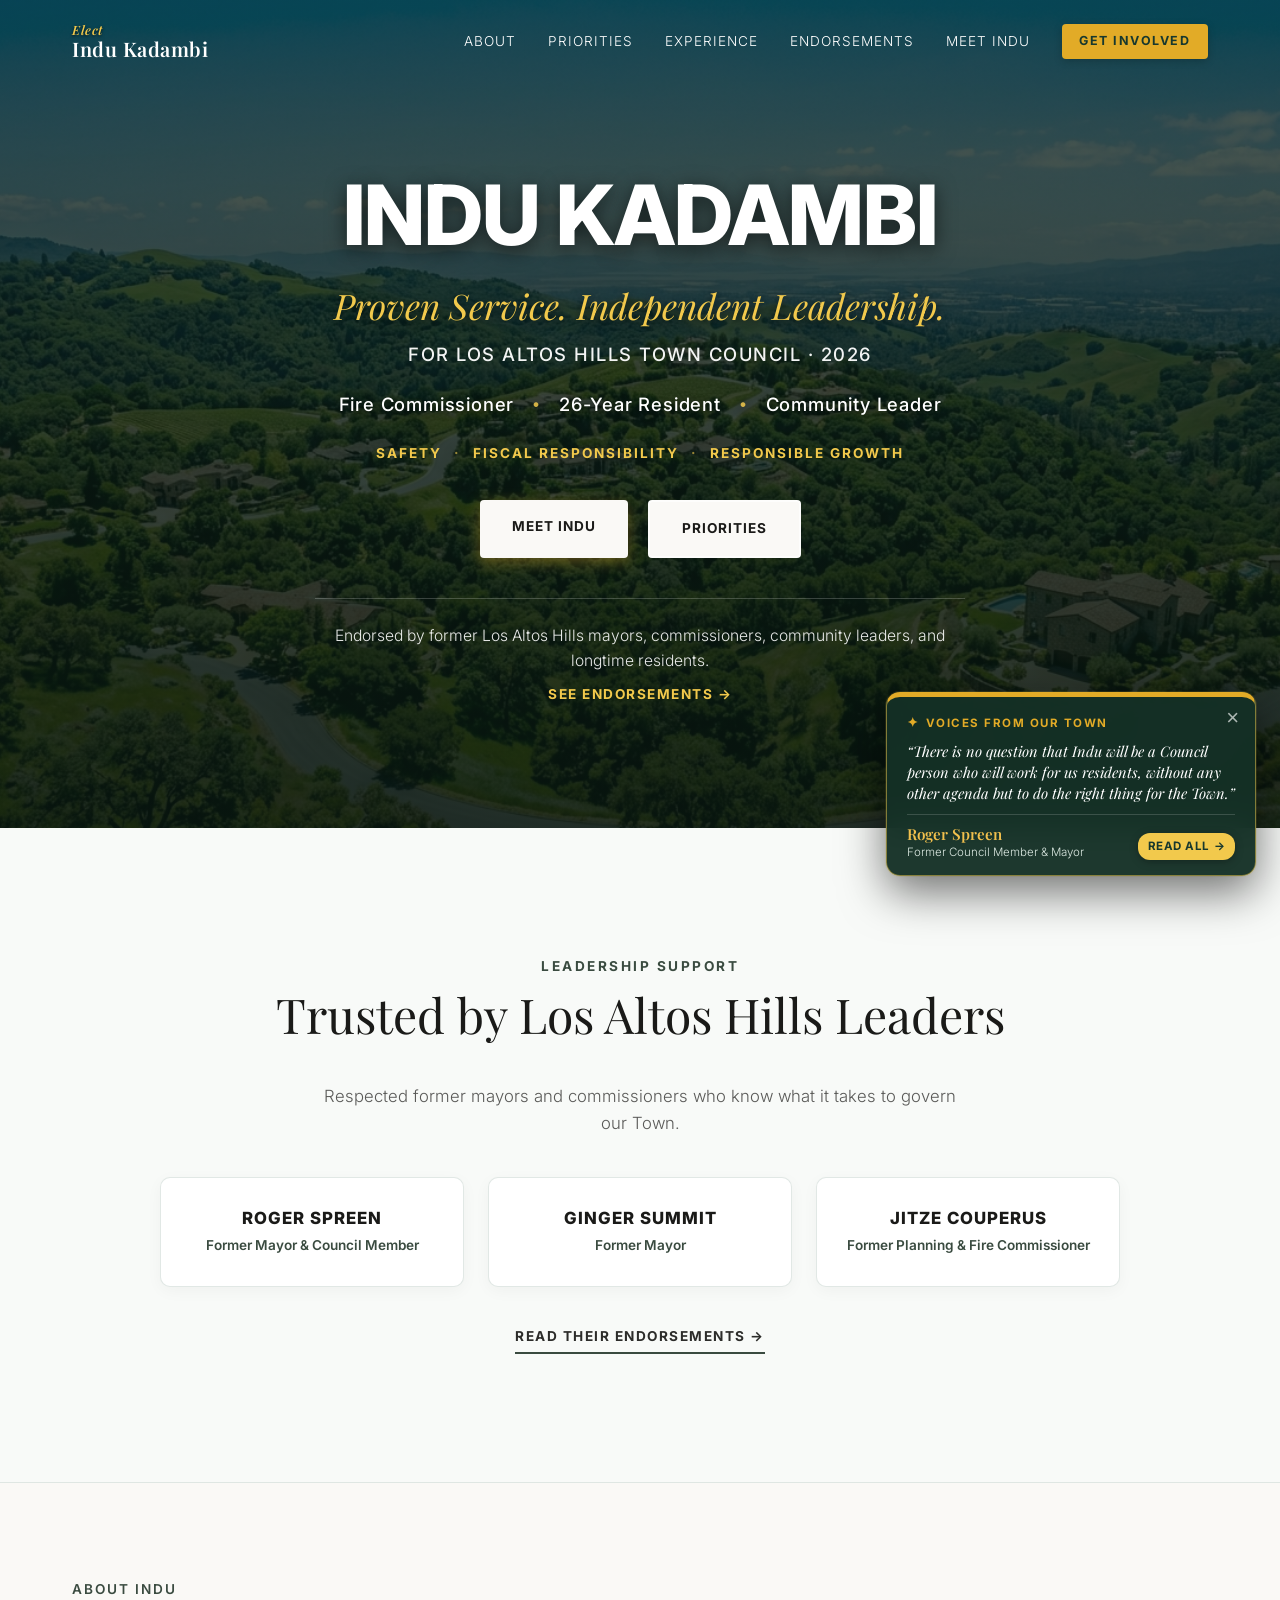
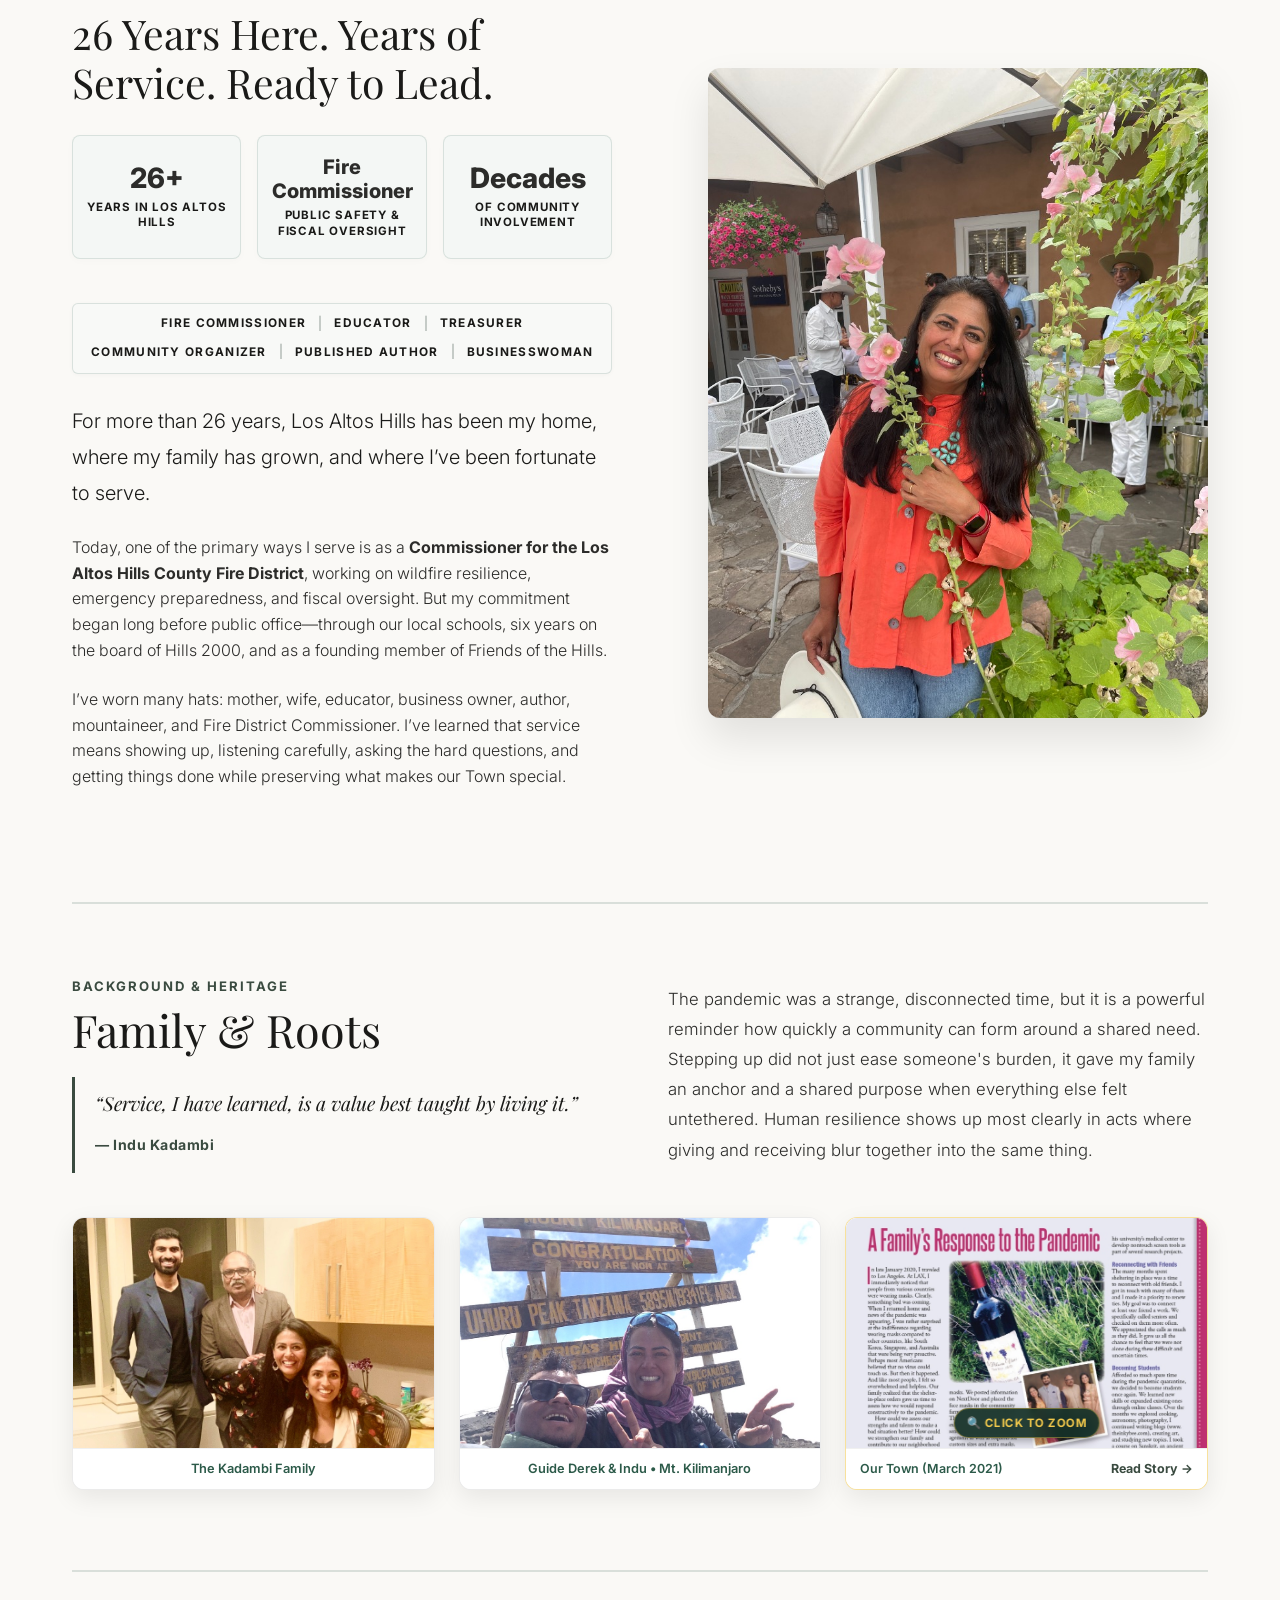
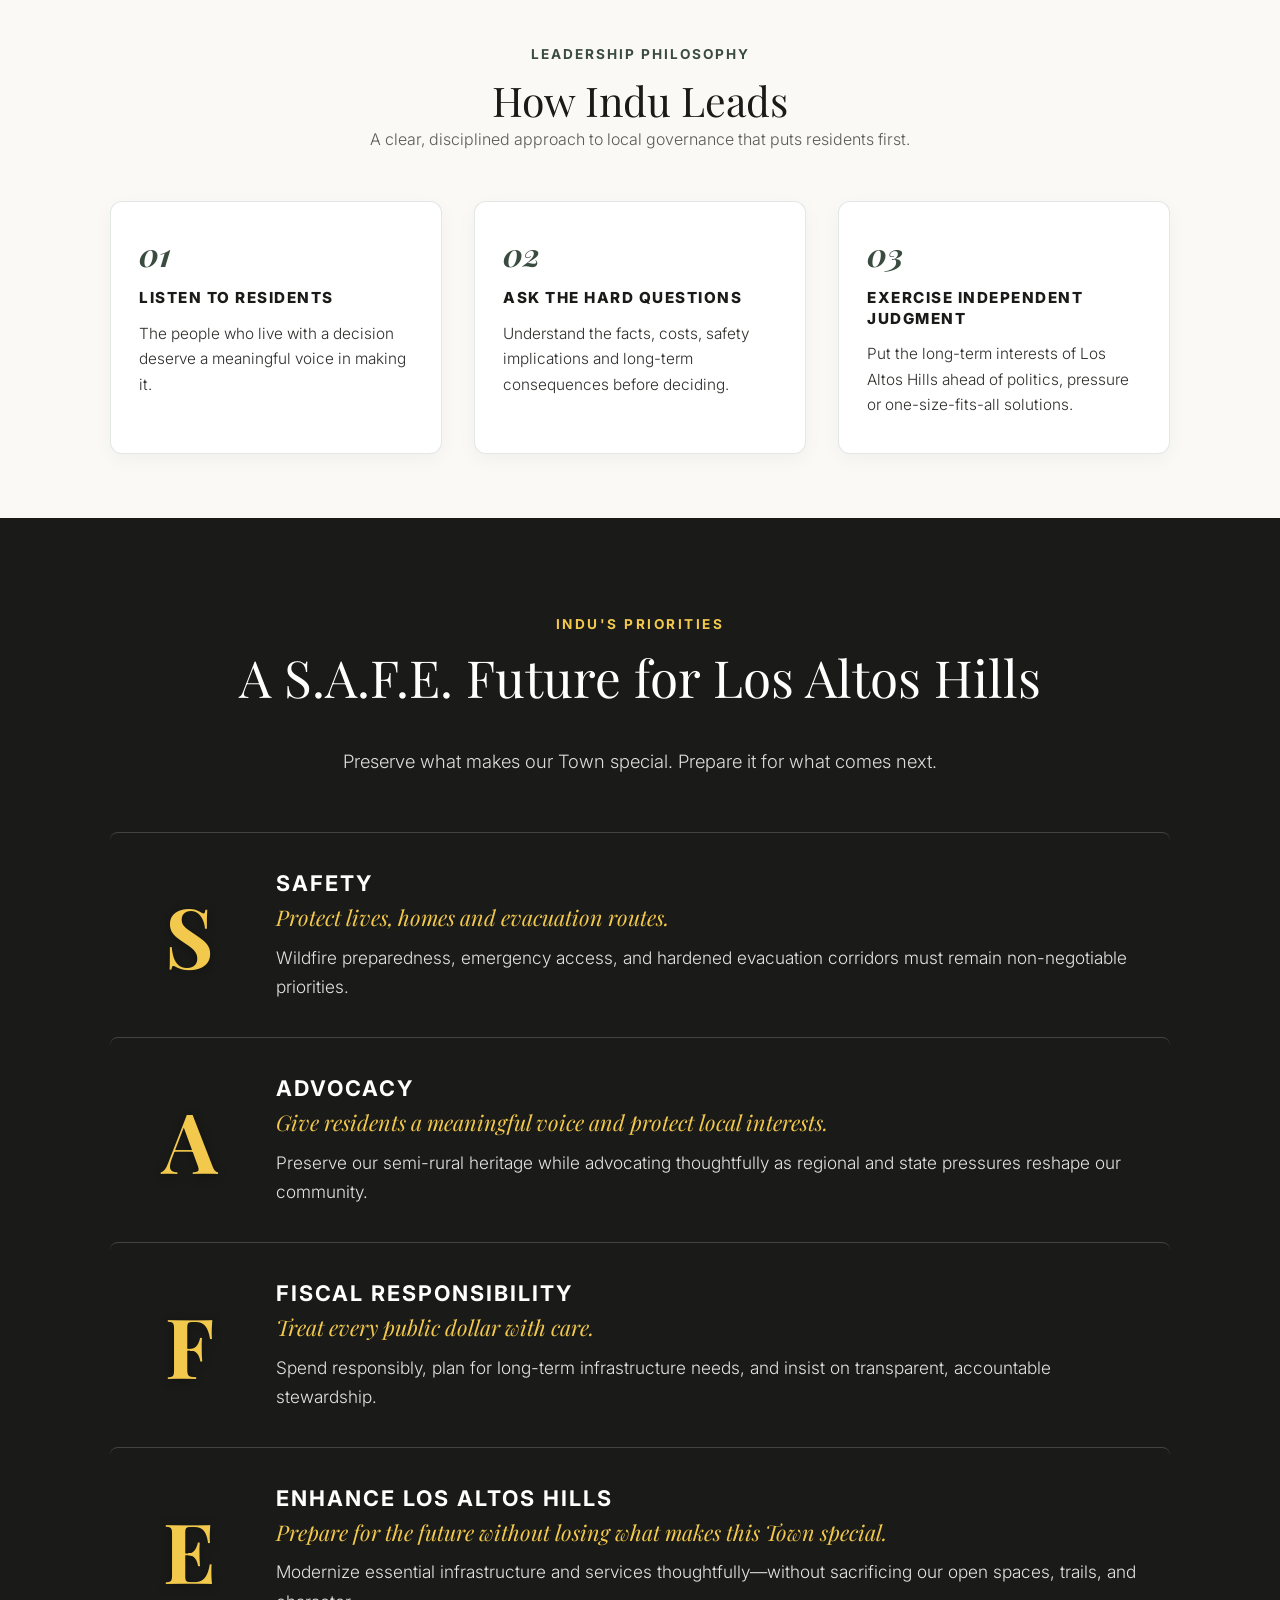
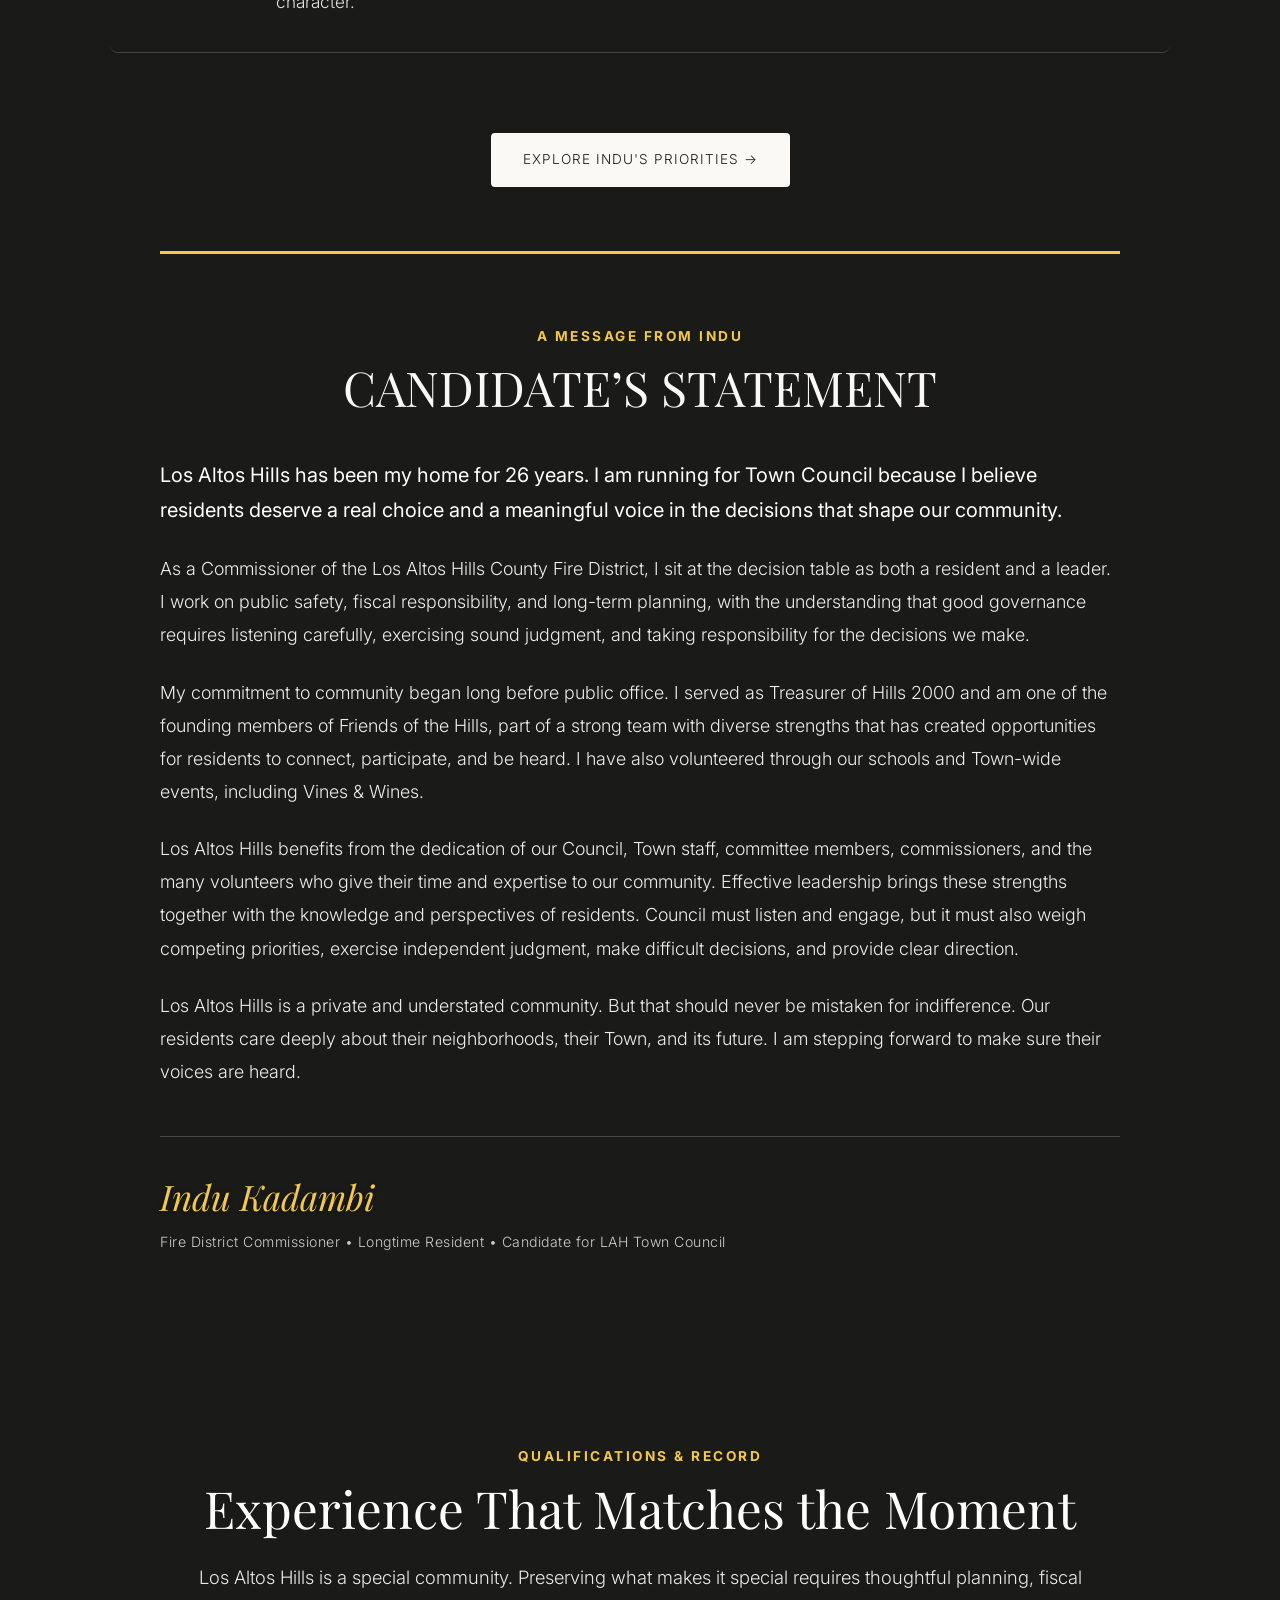
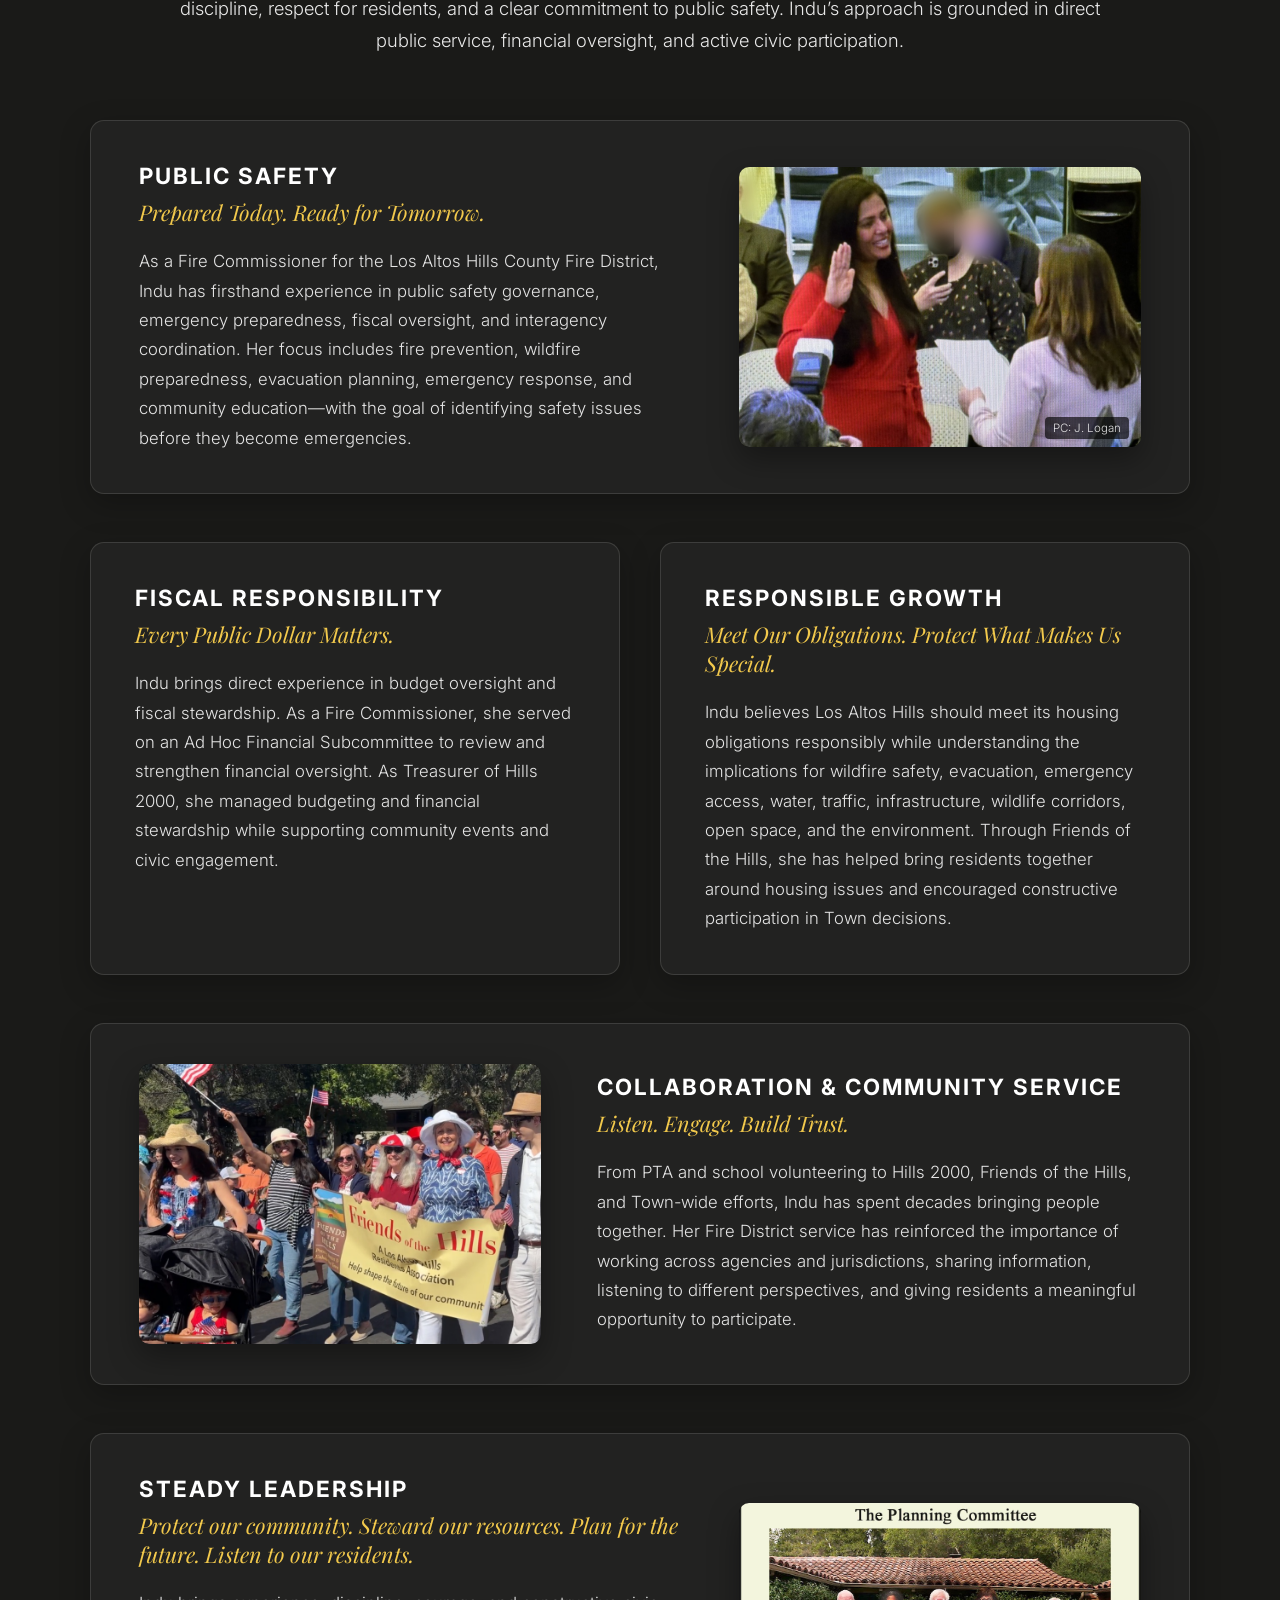
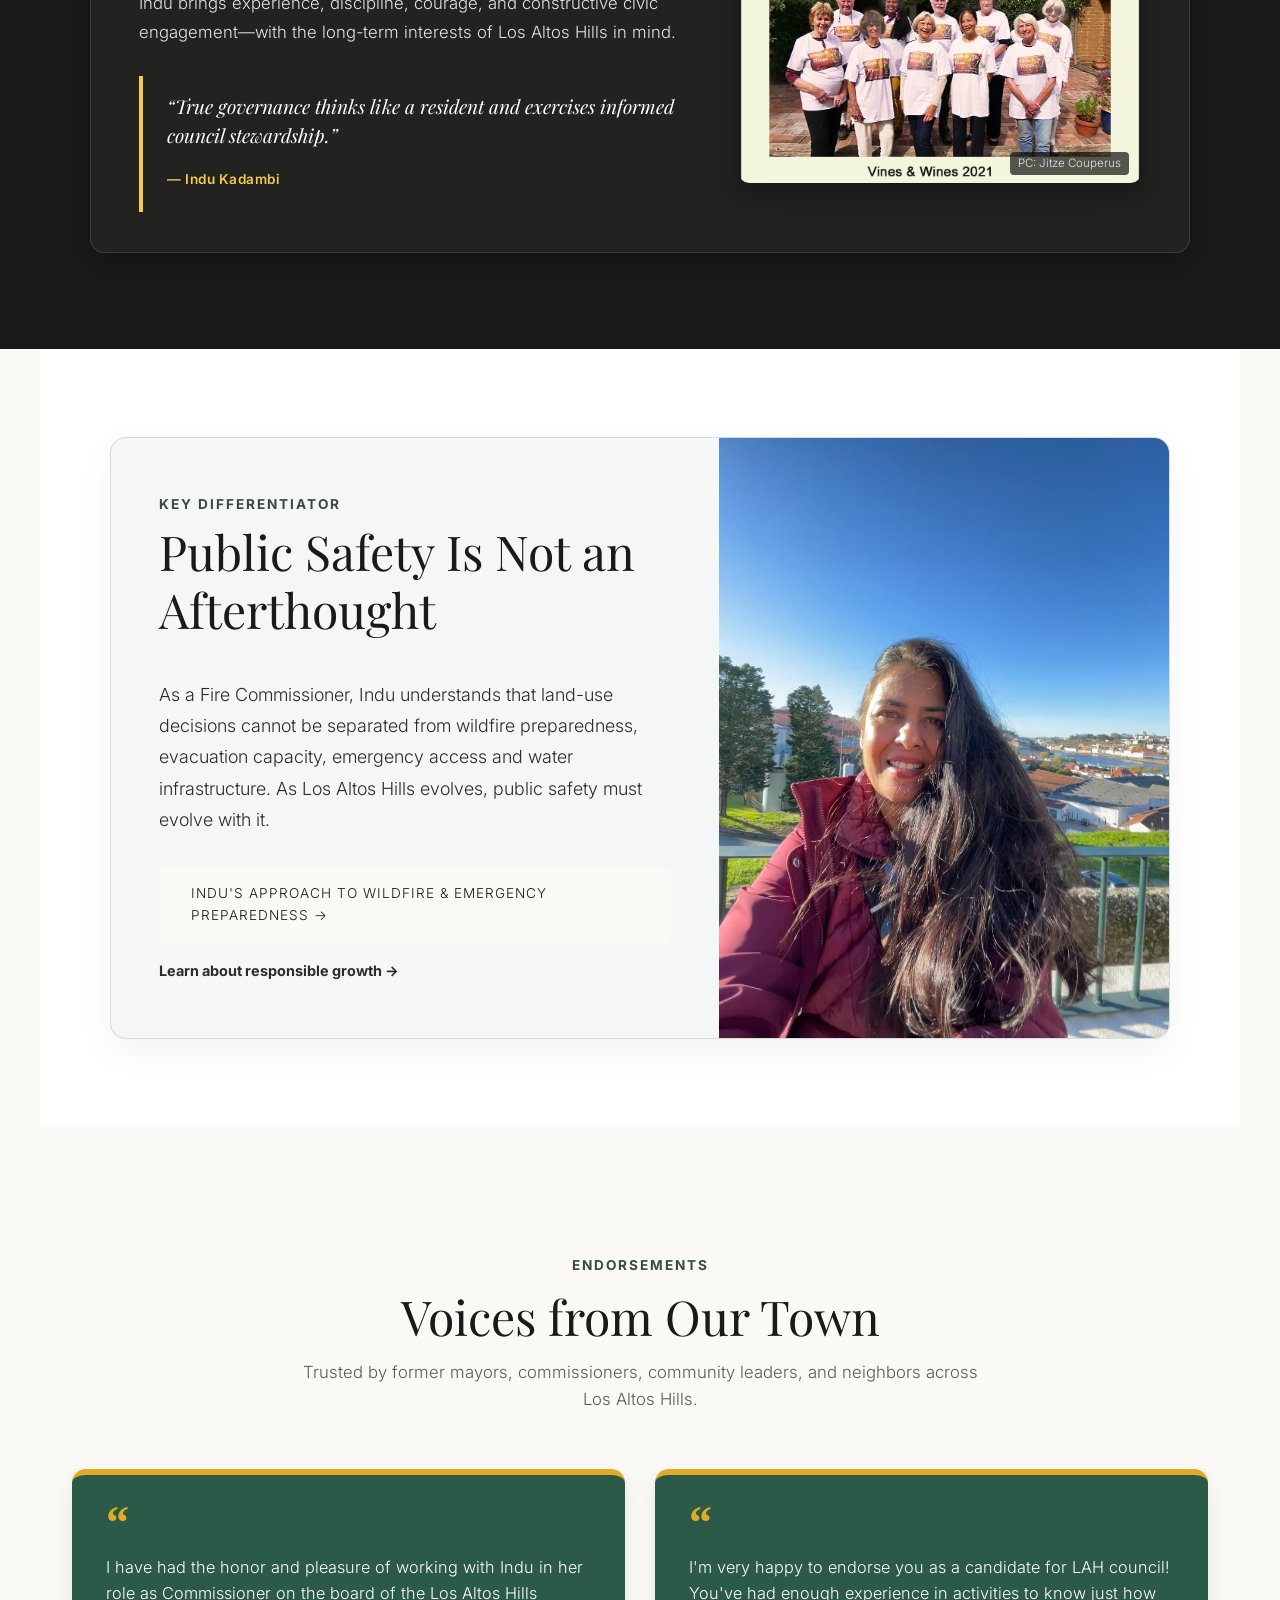
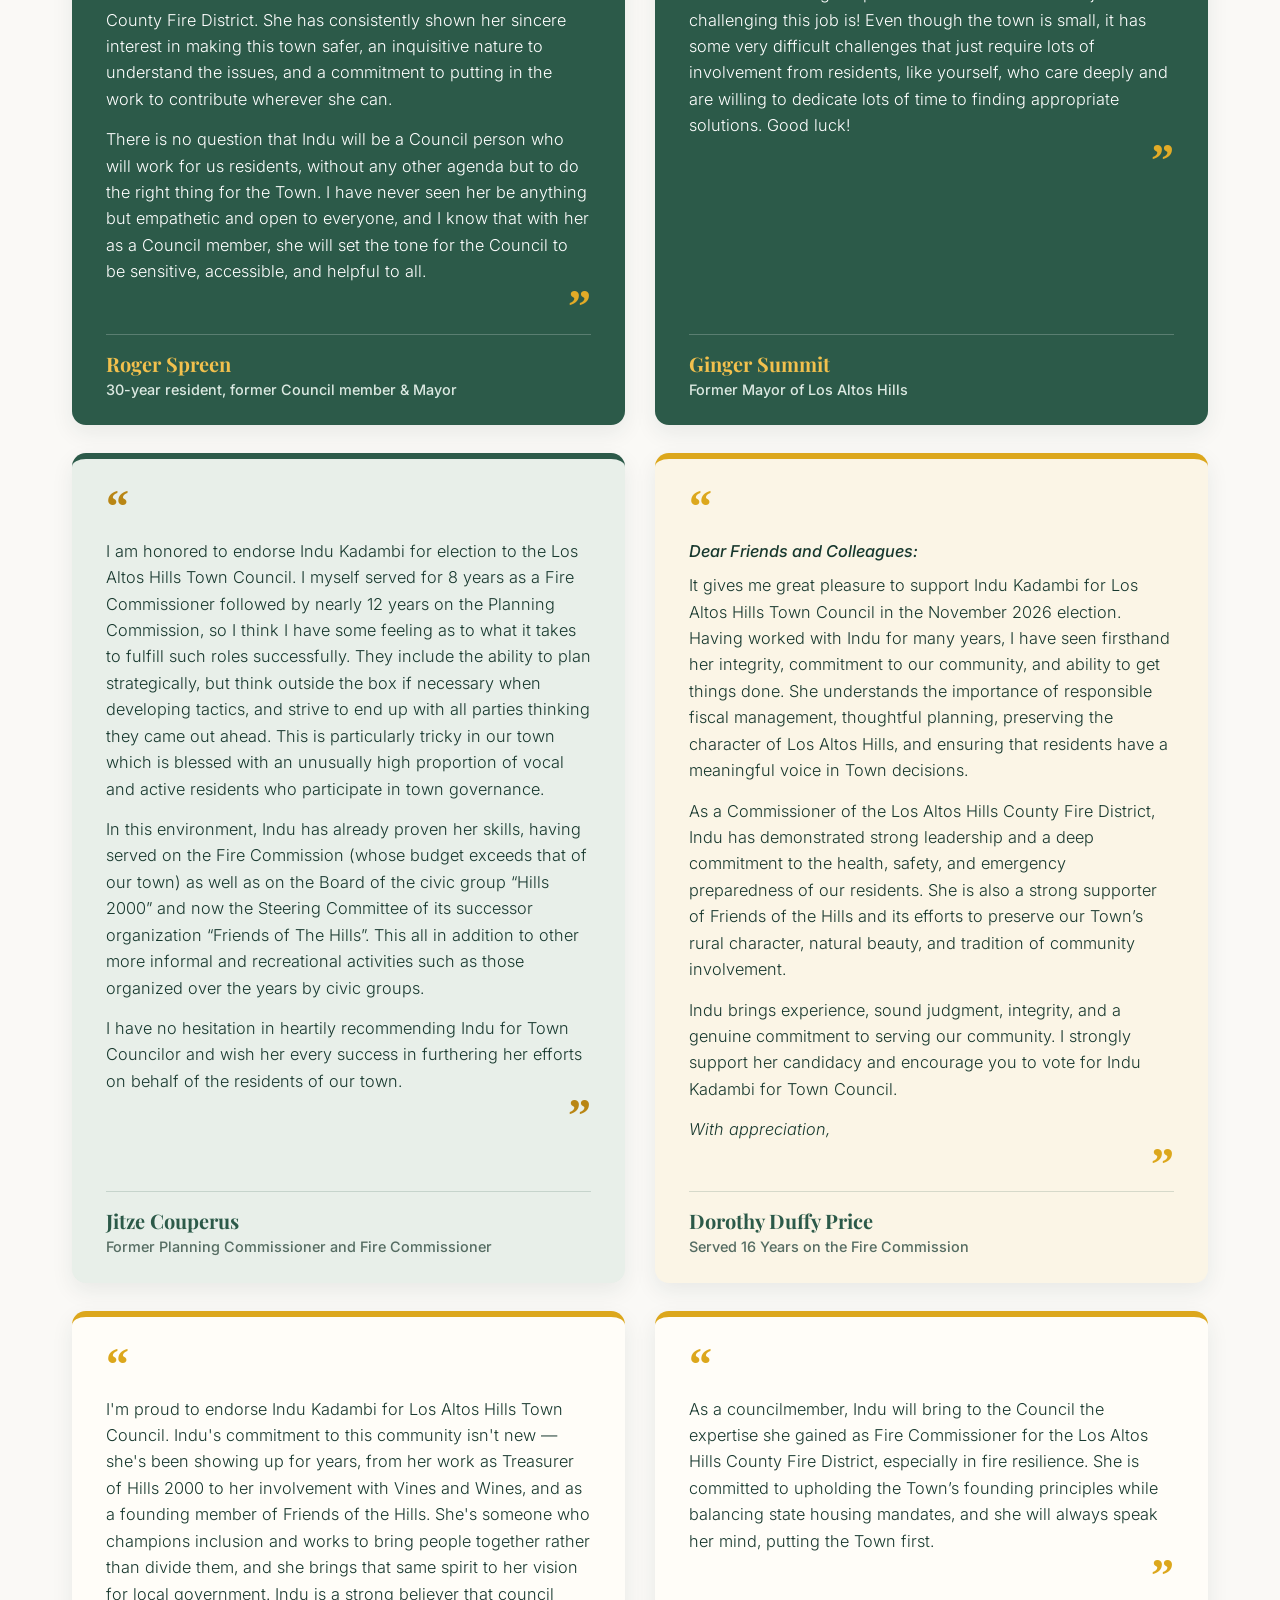
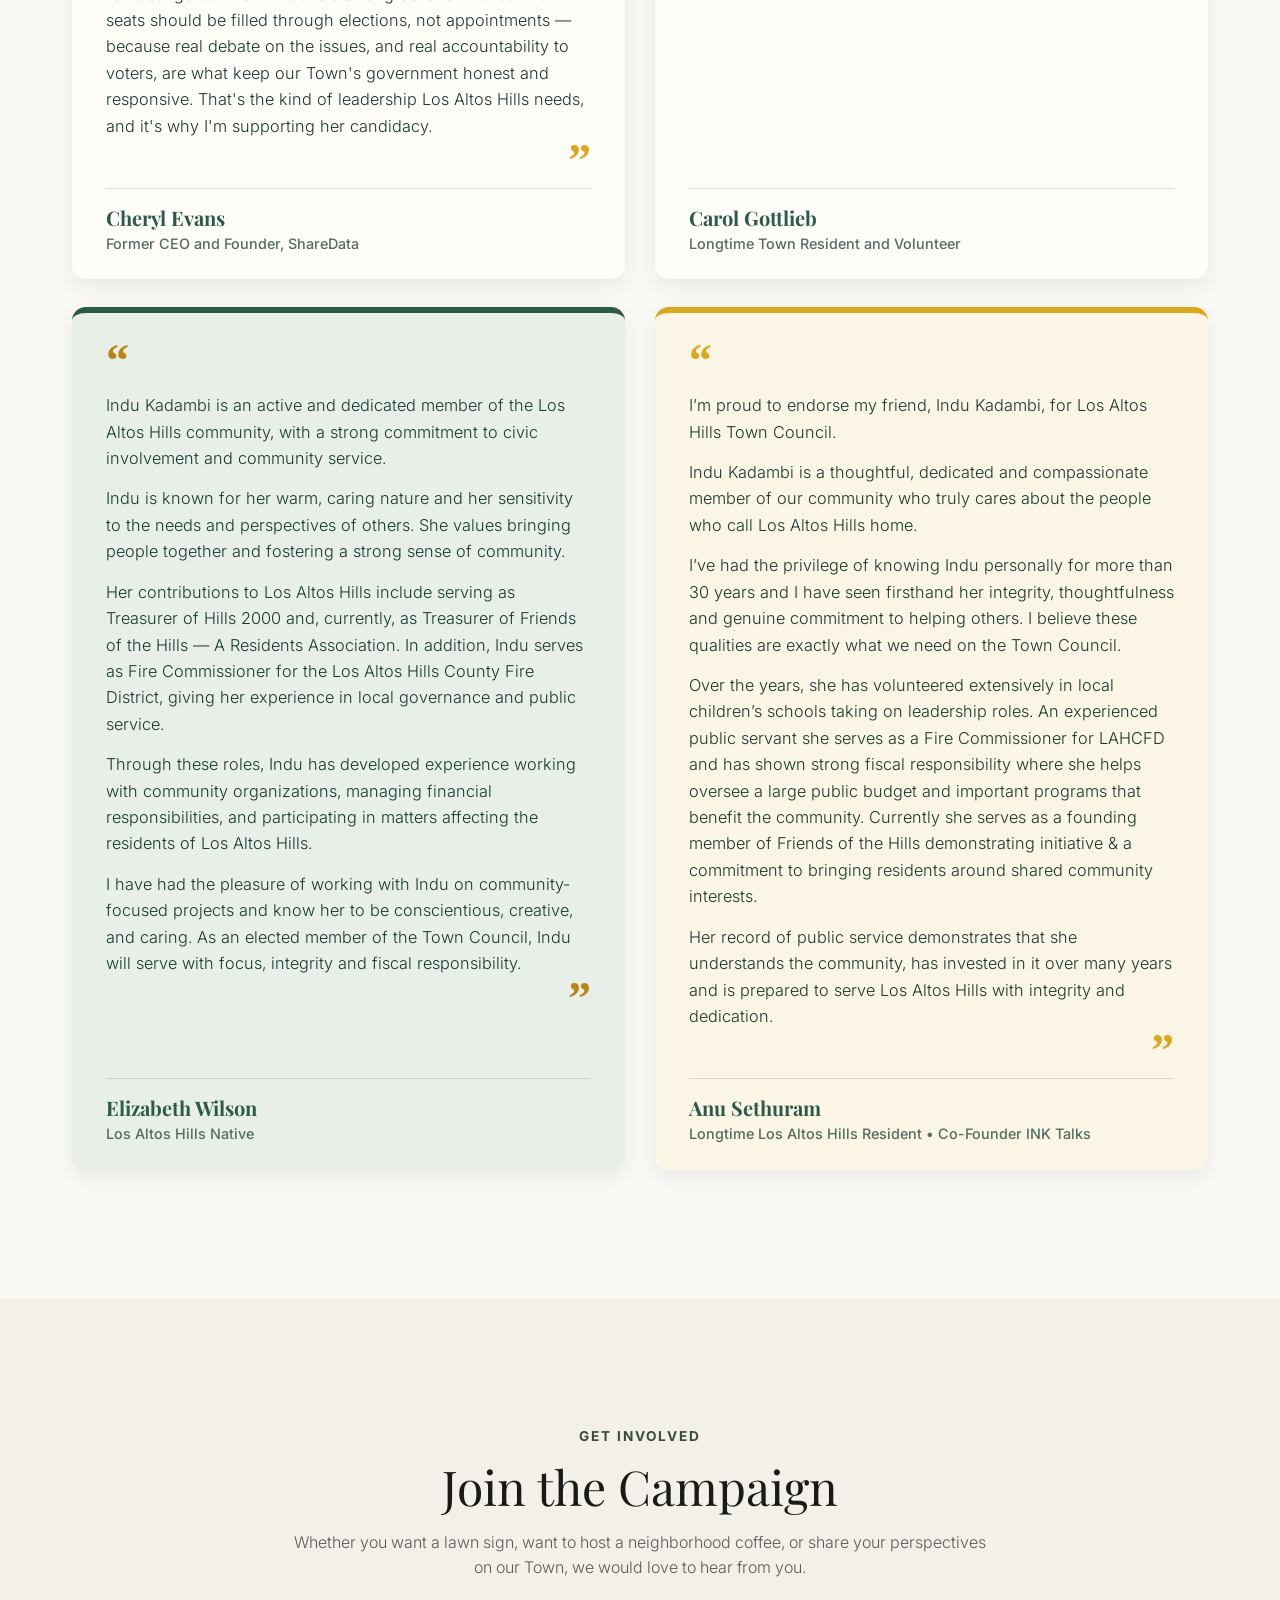
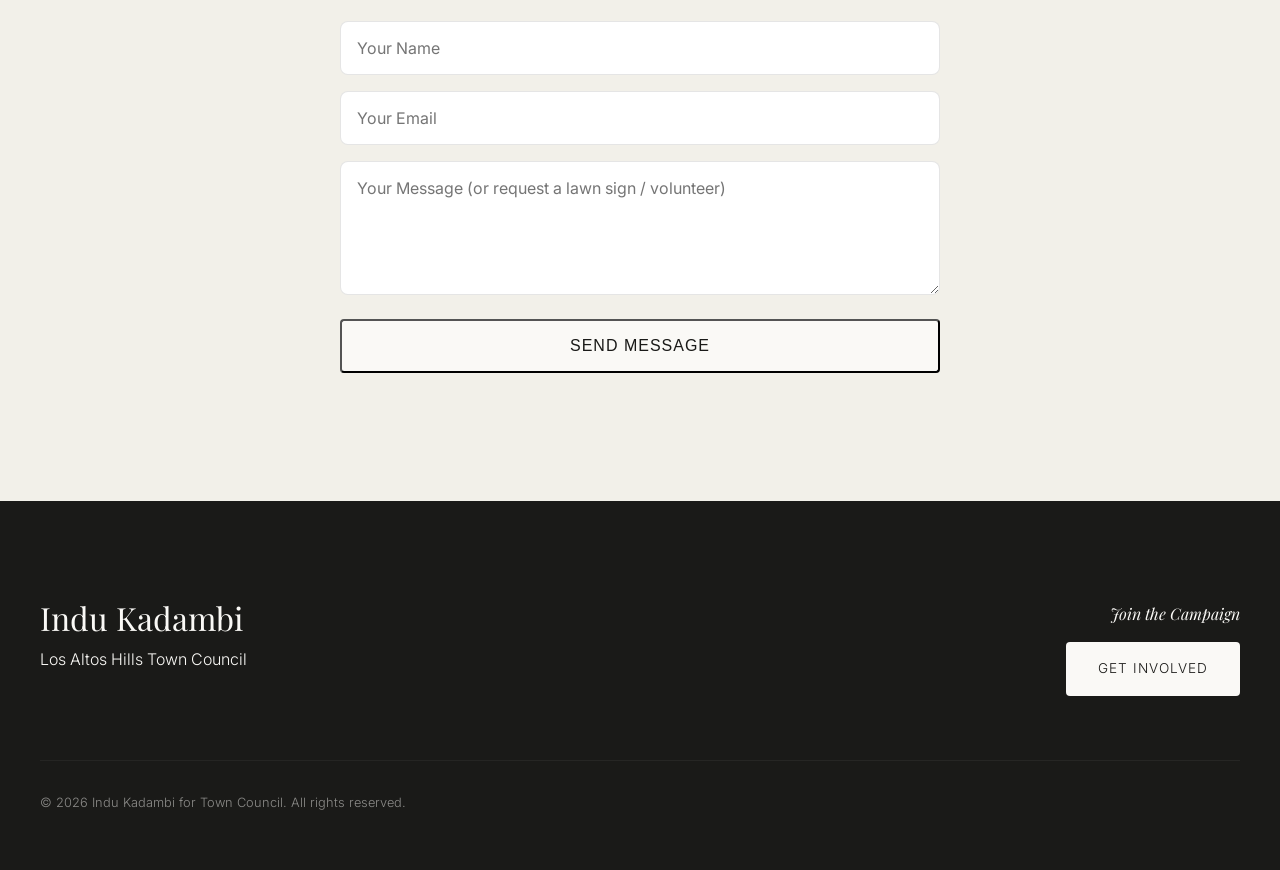
==== commit 707a3bc7: "Fix featured issue photo path to assets/indu_coastal.jpg and style credential ribbon with clean mini" ====
--- a/index.html
+++ b/index.html
@@ -394,7 +394,7 @@
             </div>
           </div>
           <div class="featured-issue-image-frame">
-            <img src="assets/indu_portrait.jpg" alt="Indu Kadambi, Fire Commissioner" class="featured-issue-img" />
+            <img src="assets/indu_coastal.jpg" alt="Indu Kadambi, Fire Commissioner" class="featured-issue-img" />
           </div>
         </div>
       </div>
--- a/style.css
+++ b/style.css
@@ -205,30 +205,31 @@
   letter-spacing: 1.5px;
   text-transform: uppercase;
   color: rgba(255, 255, 255, 0.95);
-  margin: 0 0 1.5rem 0;
+  margin: 0 0 1.25rem 0;
 }
 
 .credential-ribbon {
-  display: inline-flex;
+  display: flex;
   flex-wrap: wrap;
   align-items: center;
   justify-content: center;
-  gap: 8px 14px;
-  background: rgba(255, 255, 255, 0.12);
-  backdrop-filter: blur(8px);
-  -webkit-backdrop-filter: blur(8px);
-  border: 1px solid rgba(242, 201, 76, 0.35);
-  border-radius: 30px;
-  padding: 8px 22px;
-  margin-bottom: 1.25rem;
-  font-size: 0.92rem;
-  font-weight: 600;
-  letter-spacing: 0.5px;
+  gap: 12px 18px;
+  background: none;
+  border: none;
+  border-radius: 0;
+  padding: 0;
+  margin: 0 0 1.5rem 0;
+  font-size: 1.15rem;
+  font-weight: 500;
+  letter-spacing: 0.8px;
   color: #FFFFFF;
+  text-shadow: 0 2px 8px rgba(0, 0, 0, 0.7);
 }
 
 .ribbon-dot {
   color: #F2C94C;
+  font-size: 0.95rem;
+  opacity: 0.85;
 }
 
 .pillars-highlight {
@@ -1973,6 +1974,7 @@
   width: 100%;
   height: 100%;
   object-fit: cover;
+  object-position: center 20%;
   display: block;
 }
 
@@ -2023,9 +2025,9 @@
   }
 
   .credential-ribbon {
-    font-size: 0.8rem;
-    padding: 6px 14px;
+    font-size: 0.92rem;
     gap: 6px 10px;
+    margin-bottom: 1.25rem;
   }
 
   .pillars-highlight {
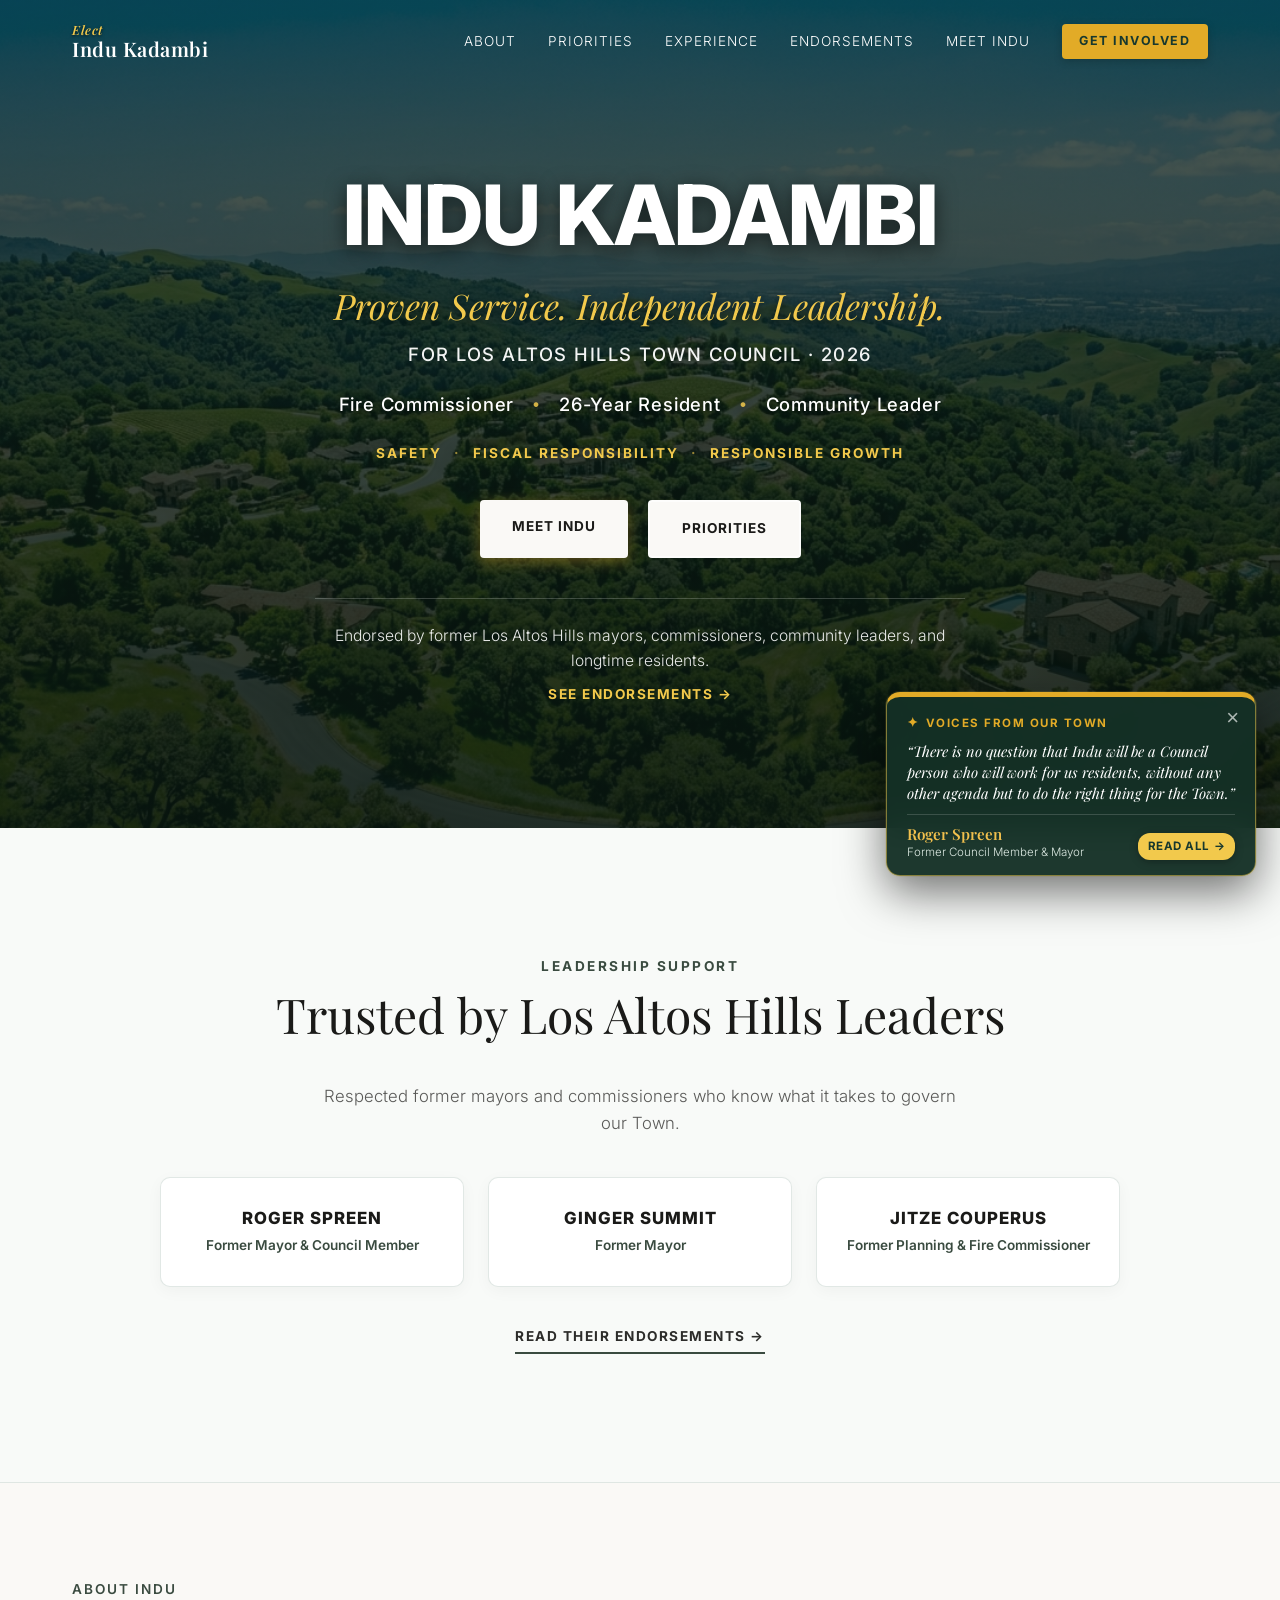
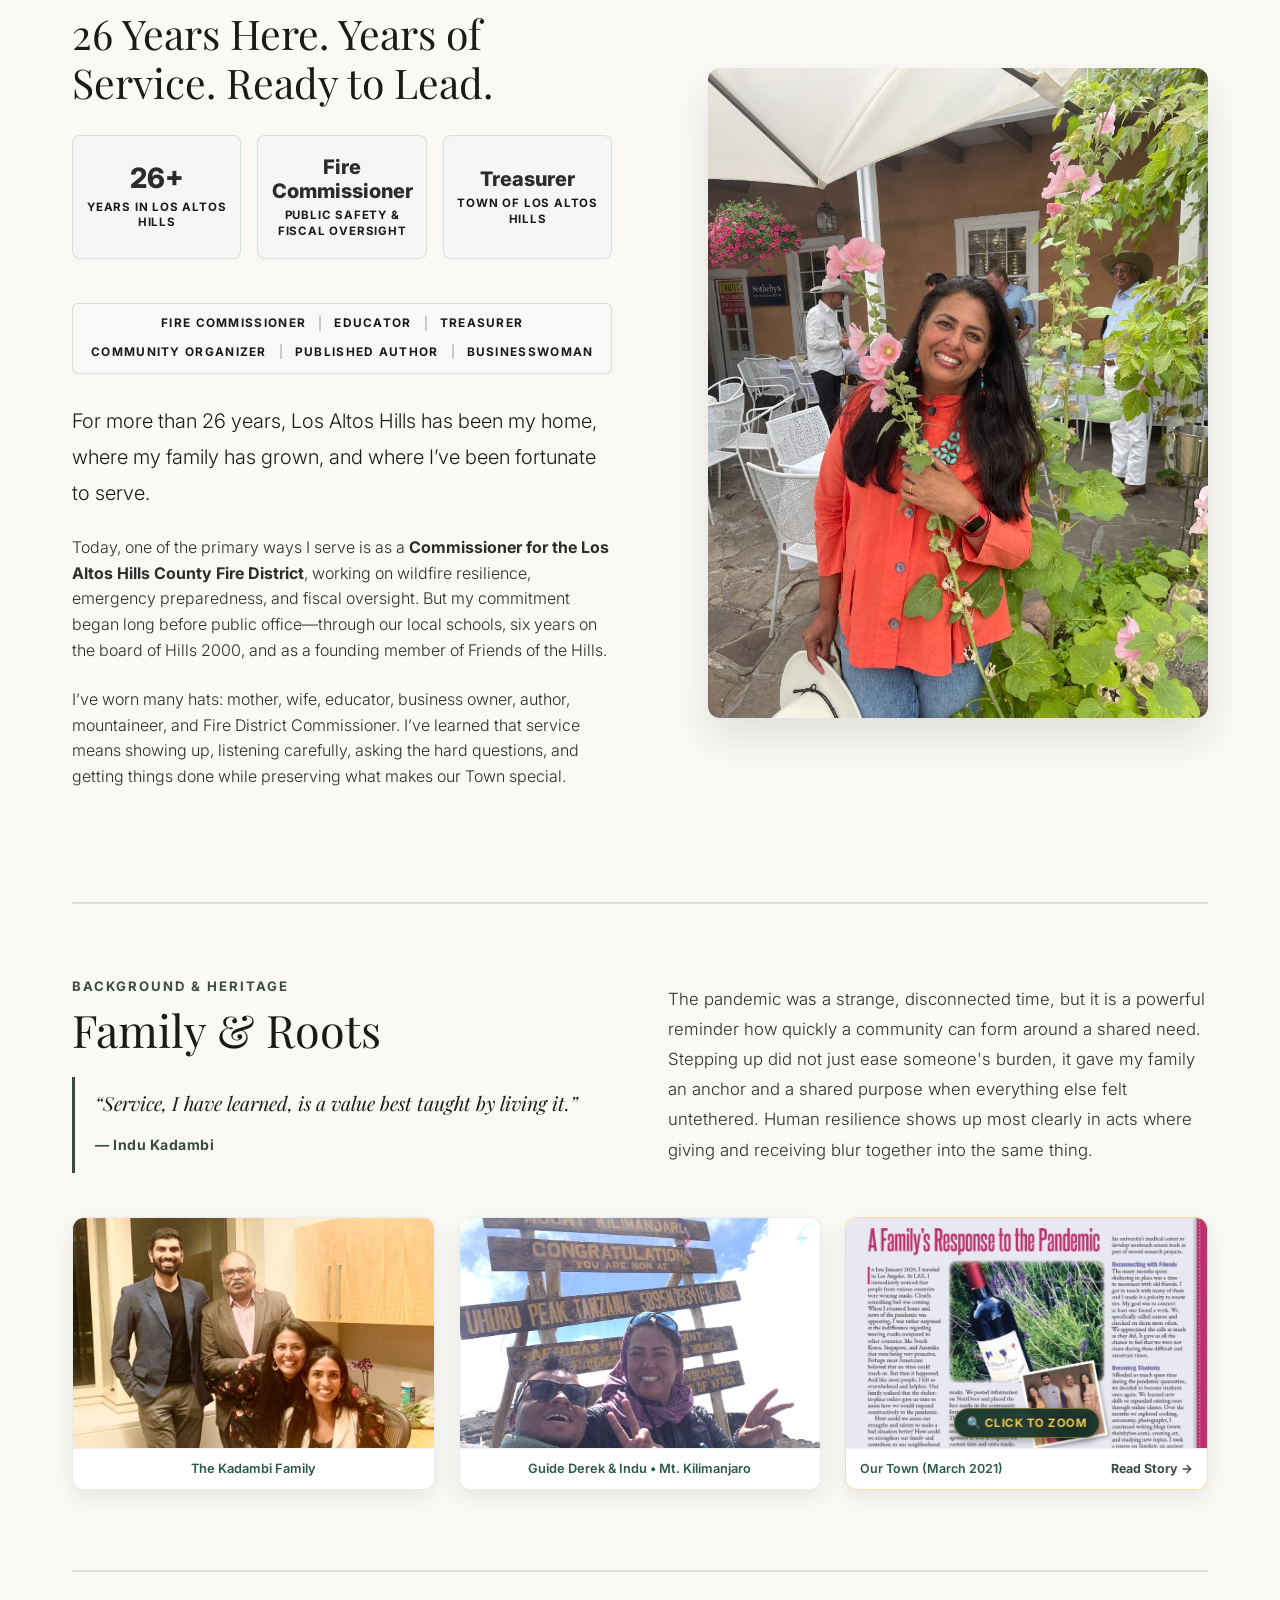
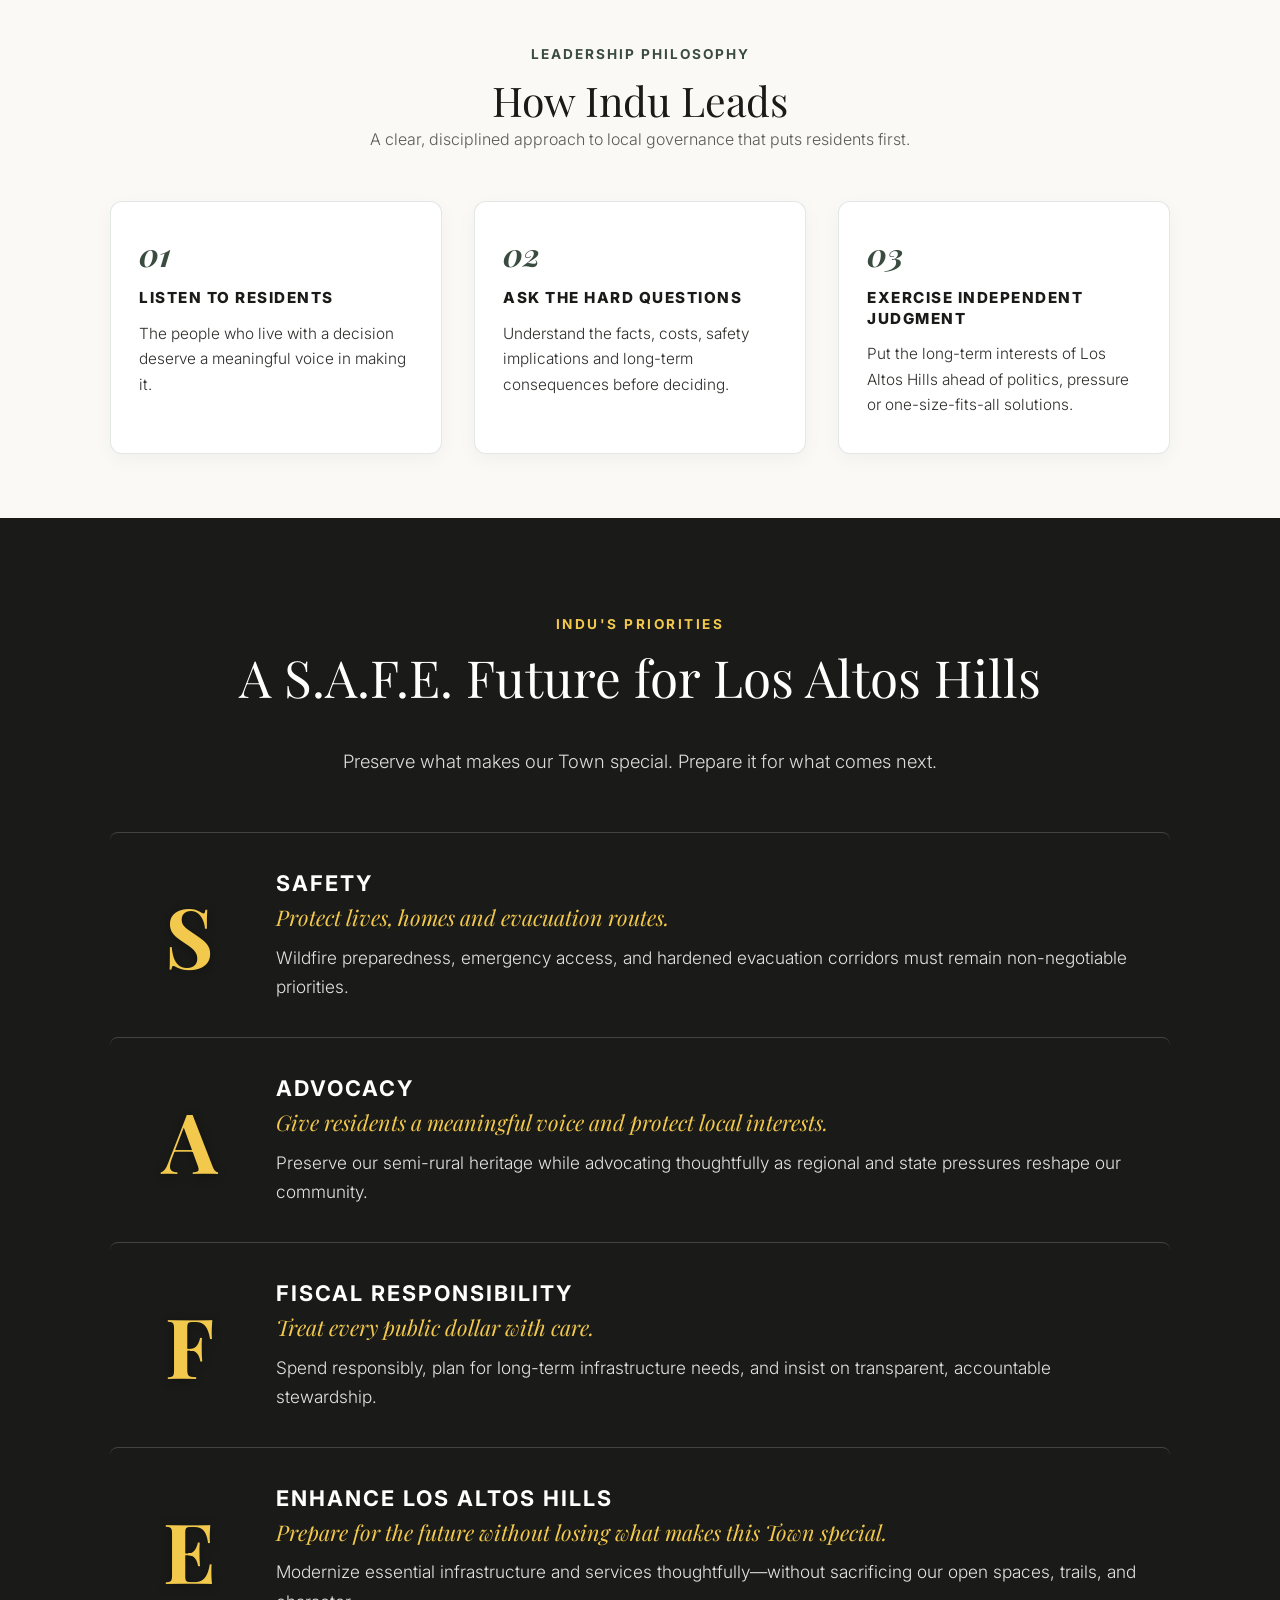
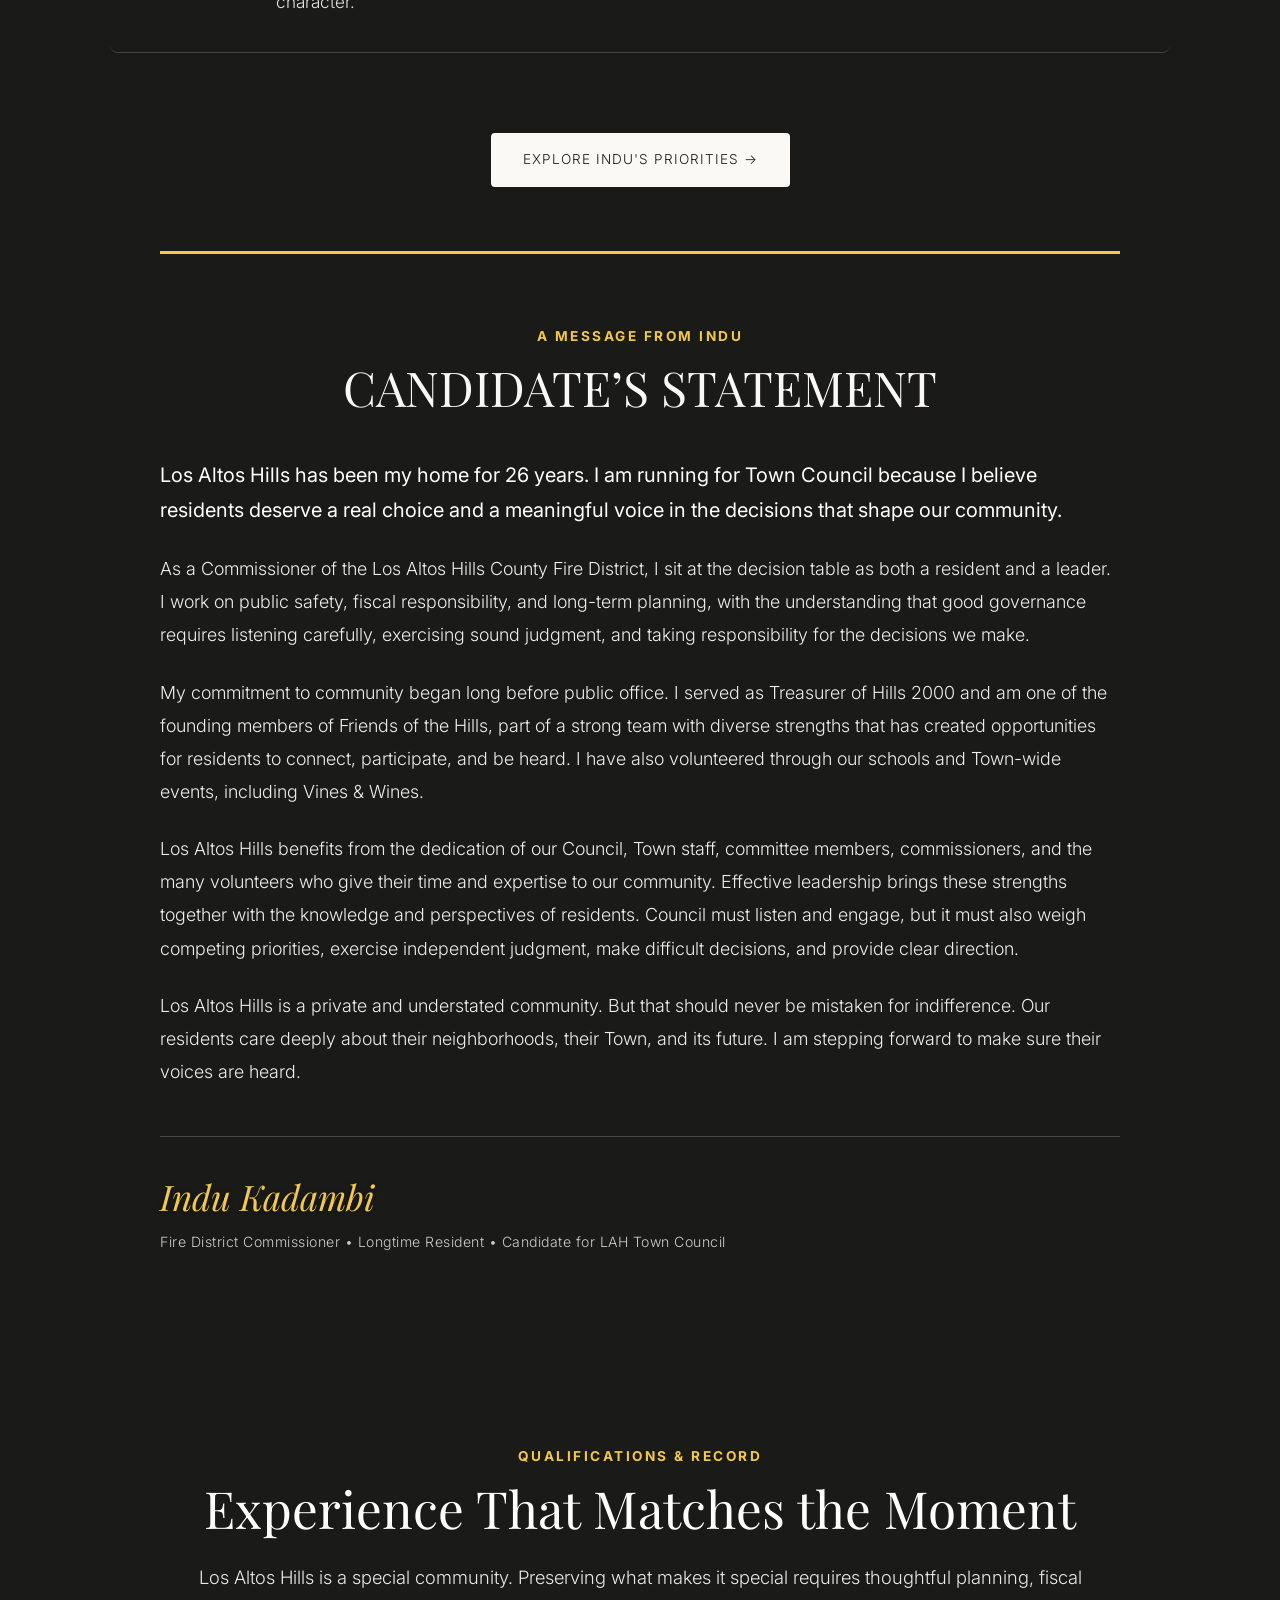
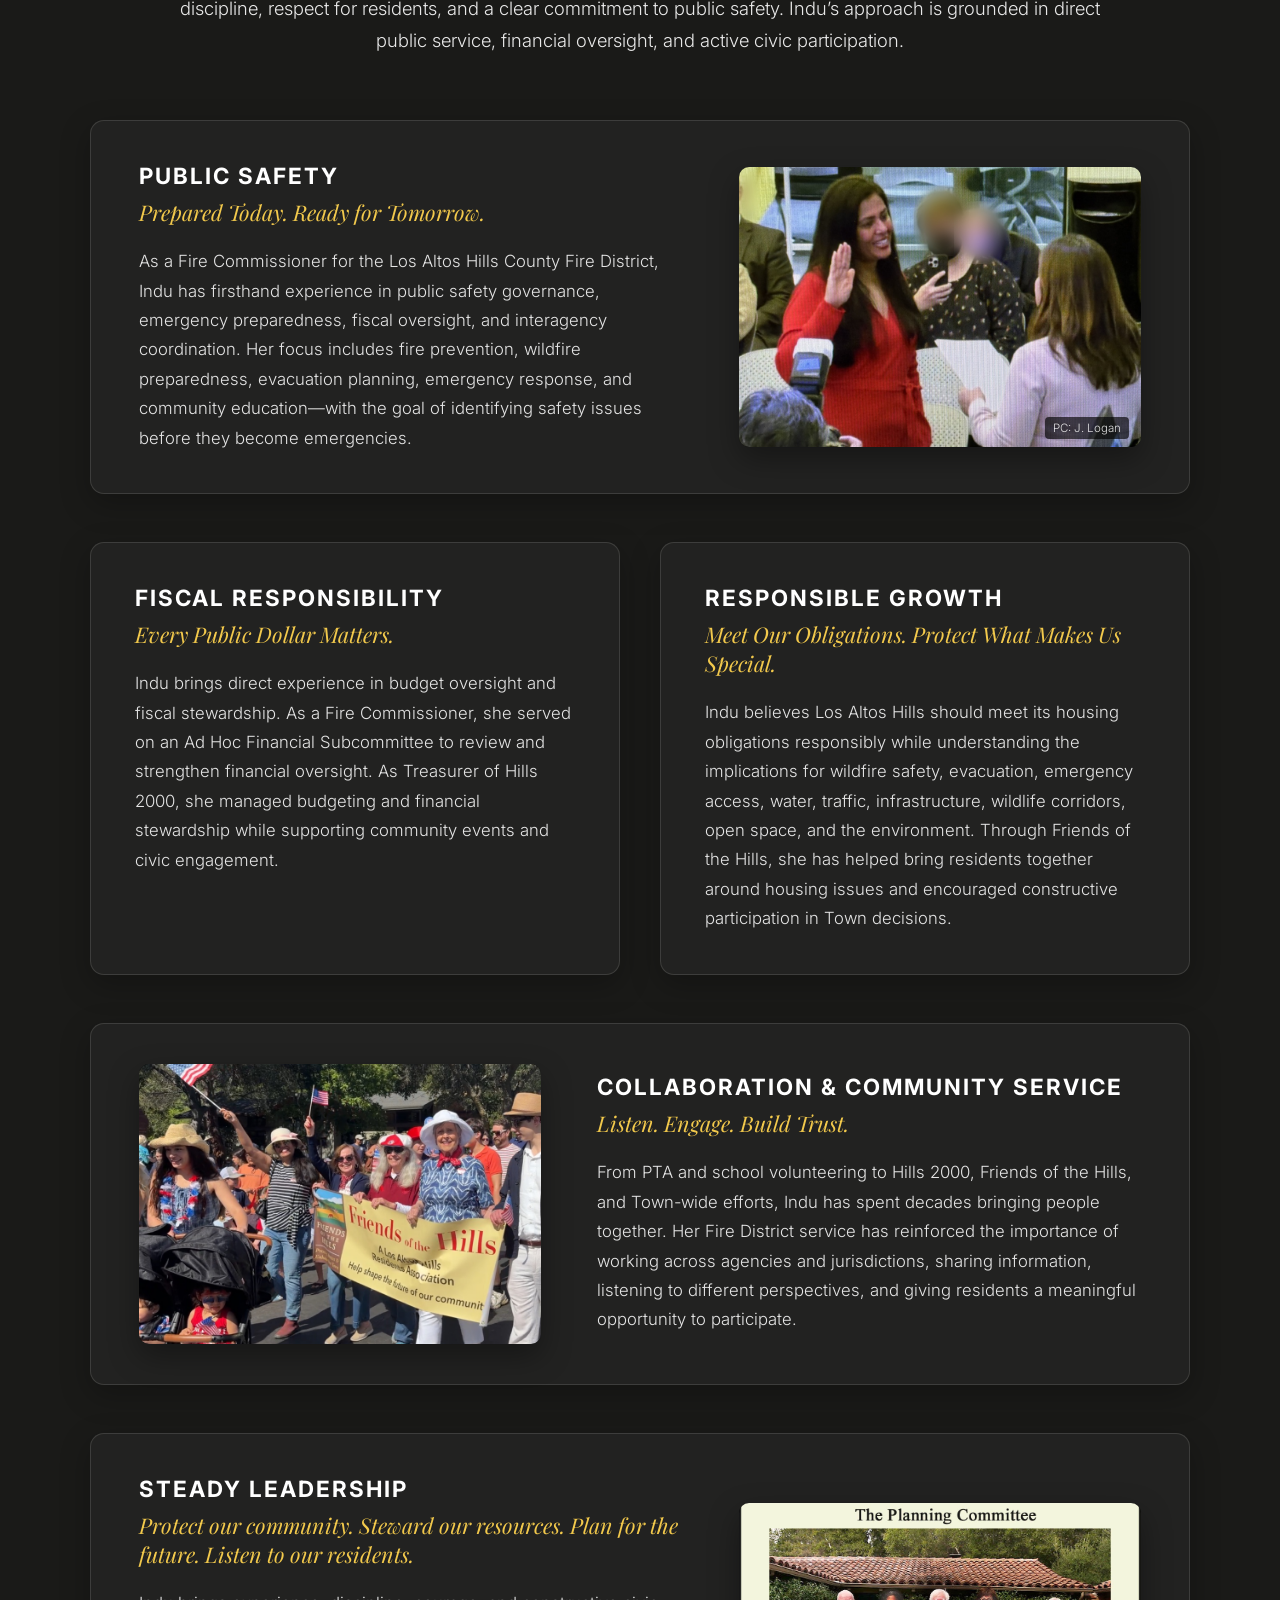
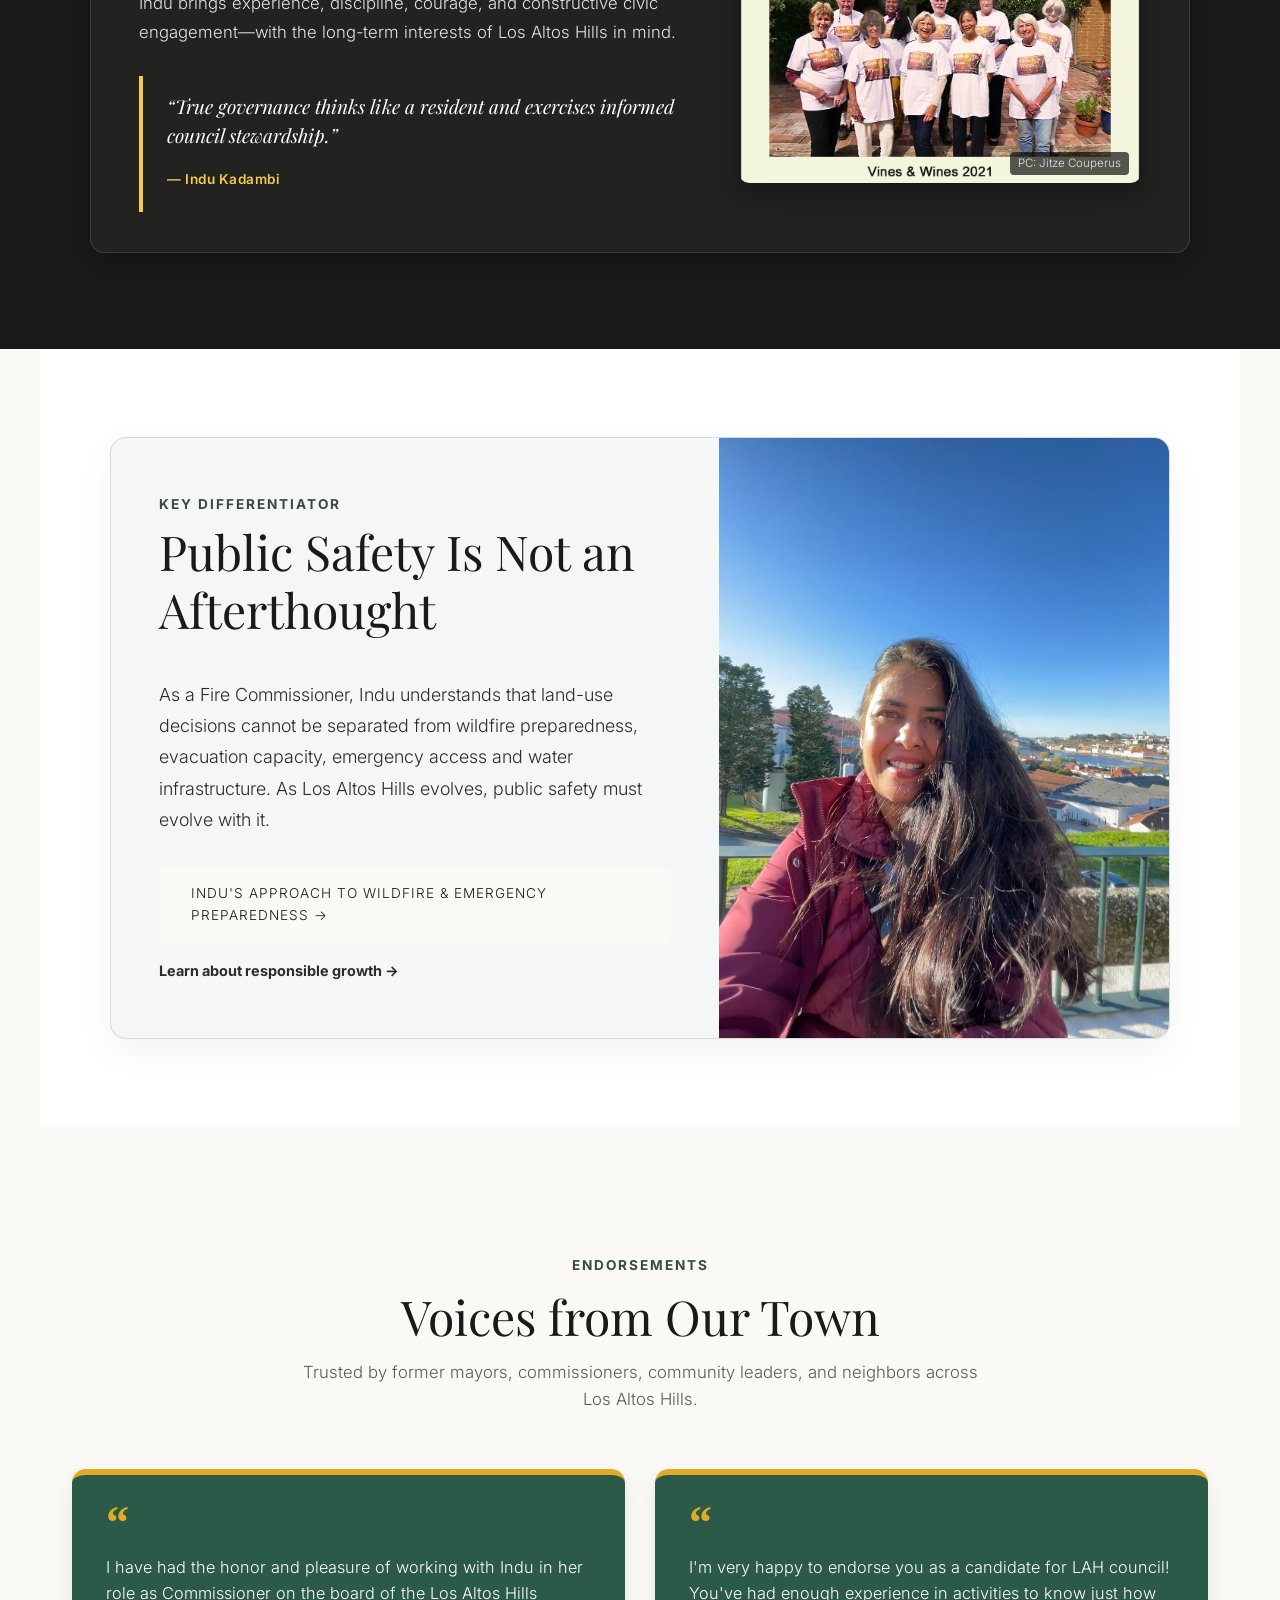
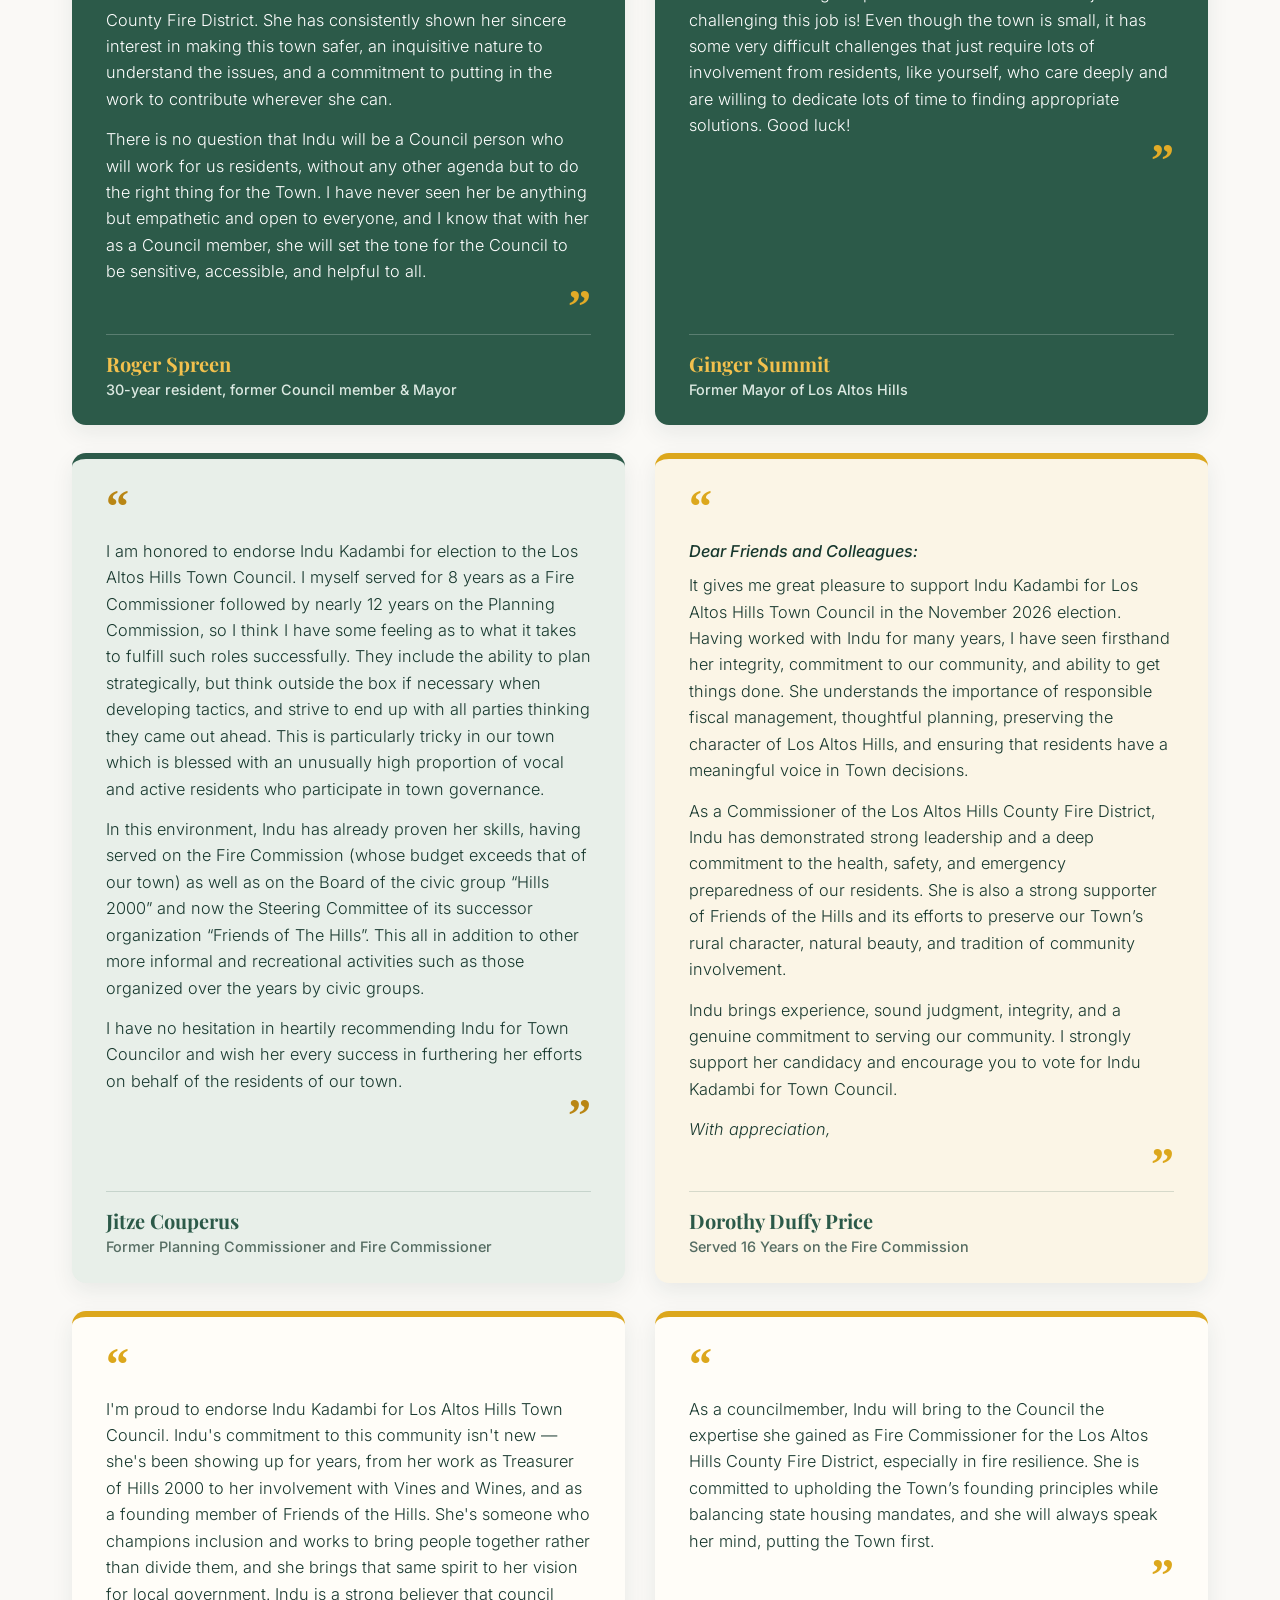
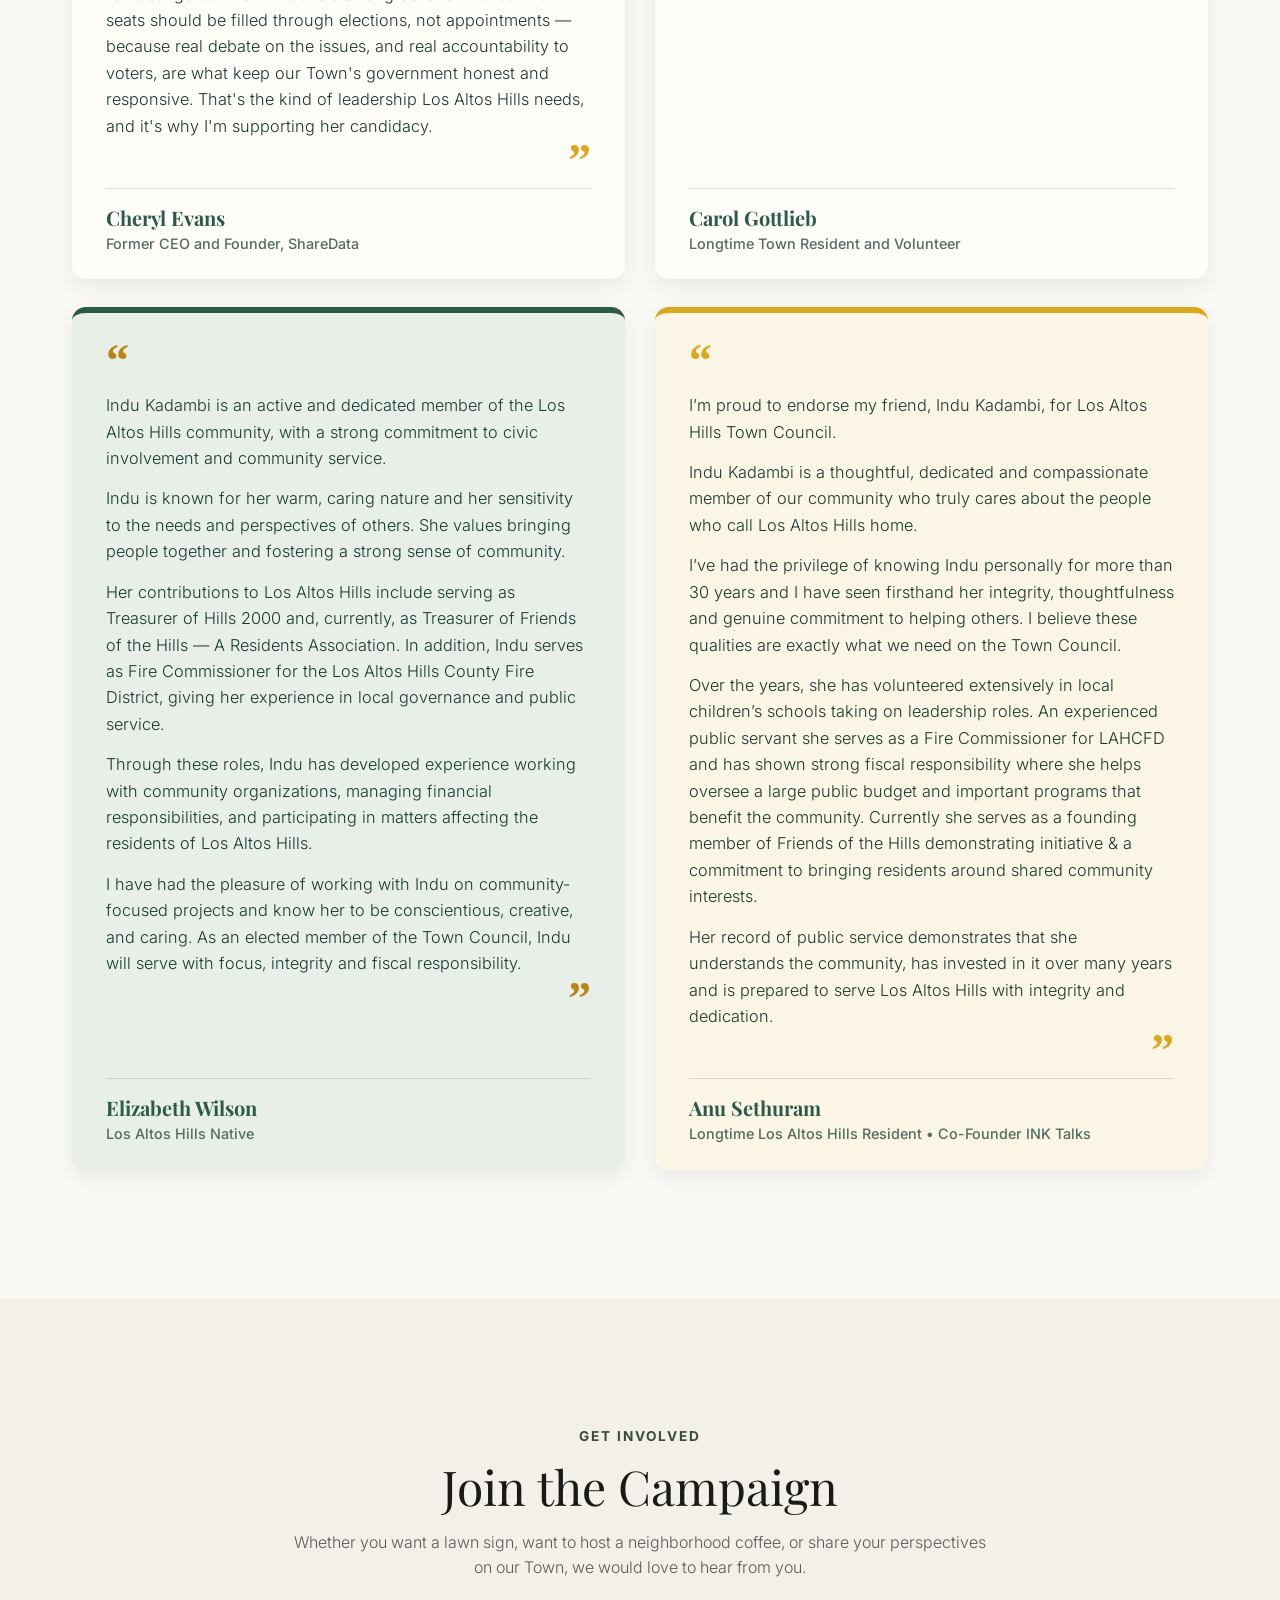
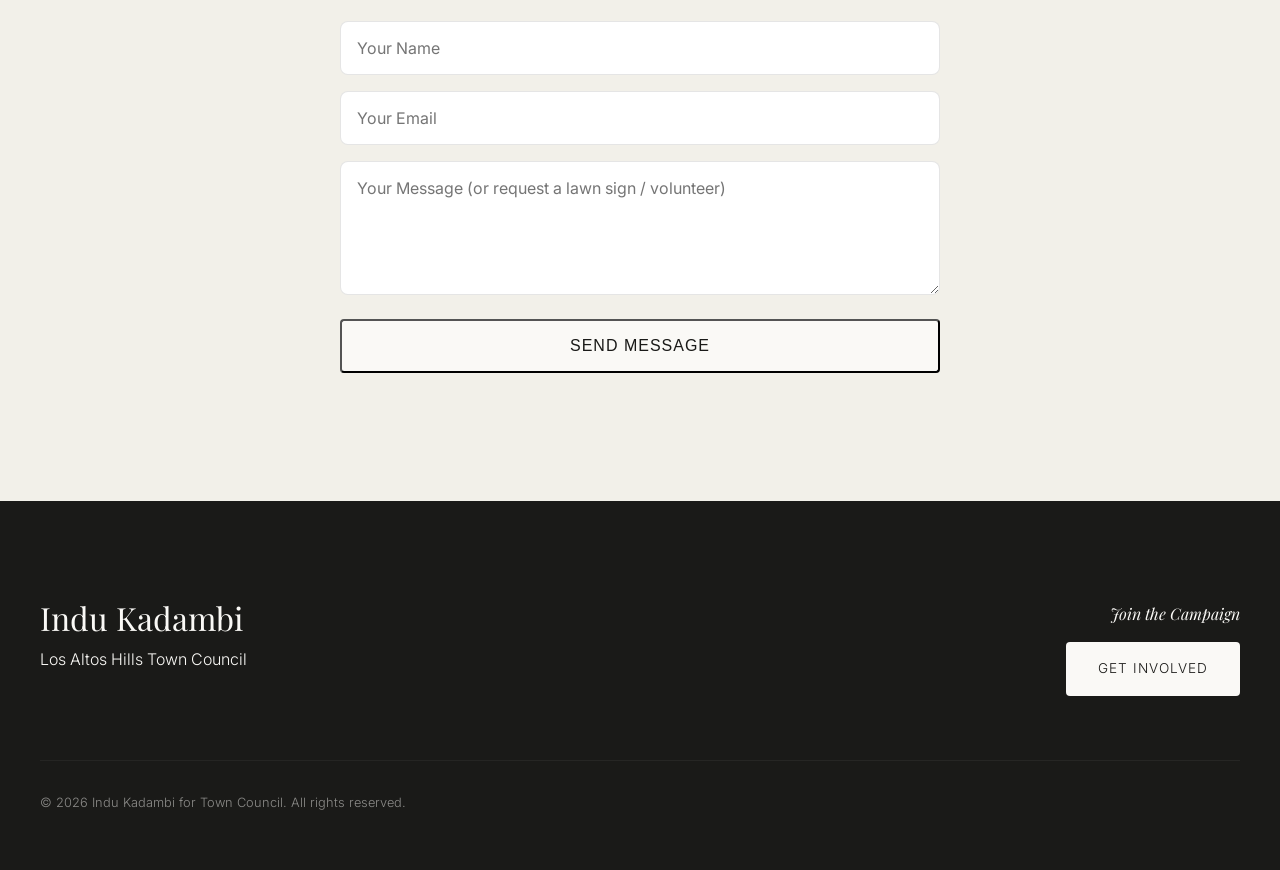
==== commit ff66e4b4: "Update third stat card in About section to Treasurer / Town of Los Altos Hills" ====
--- a/index.html
+++ b/index.html
@@ -125,8 +125,8 @@
             <span class="stat-label">Public safety &amp; fiscal oversight</span>
           </div>
           <div class="stat-card">
-            <span class="stat-number">Decades</span>
-            <span class="stat-label">Of community involvement</span>
+            <span class="stat-number" style="font-size: 1.25rem; line-height: 1.2;">Treasurer</span>
+            <span class="stat-label">Town of Los Altos Hills</span>
           </div>
         </div>
 
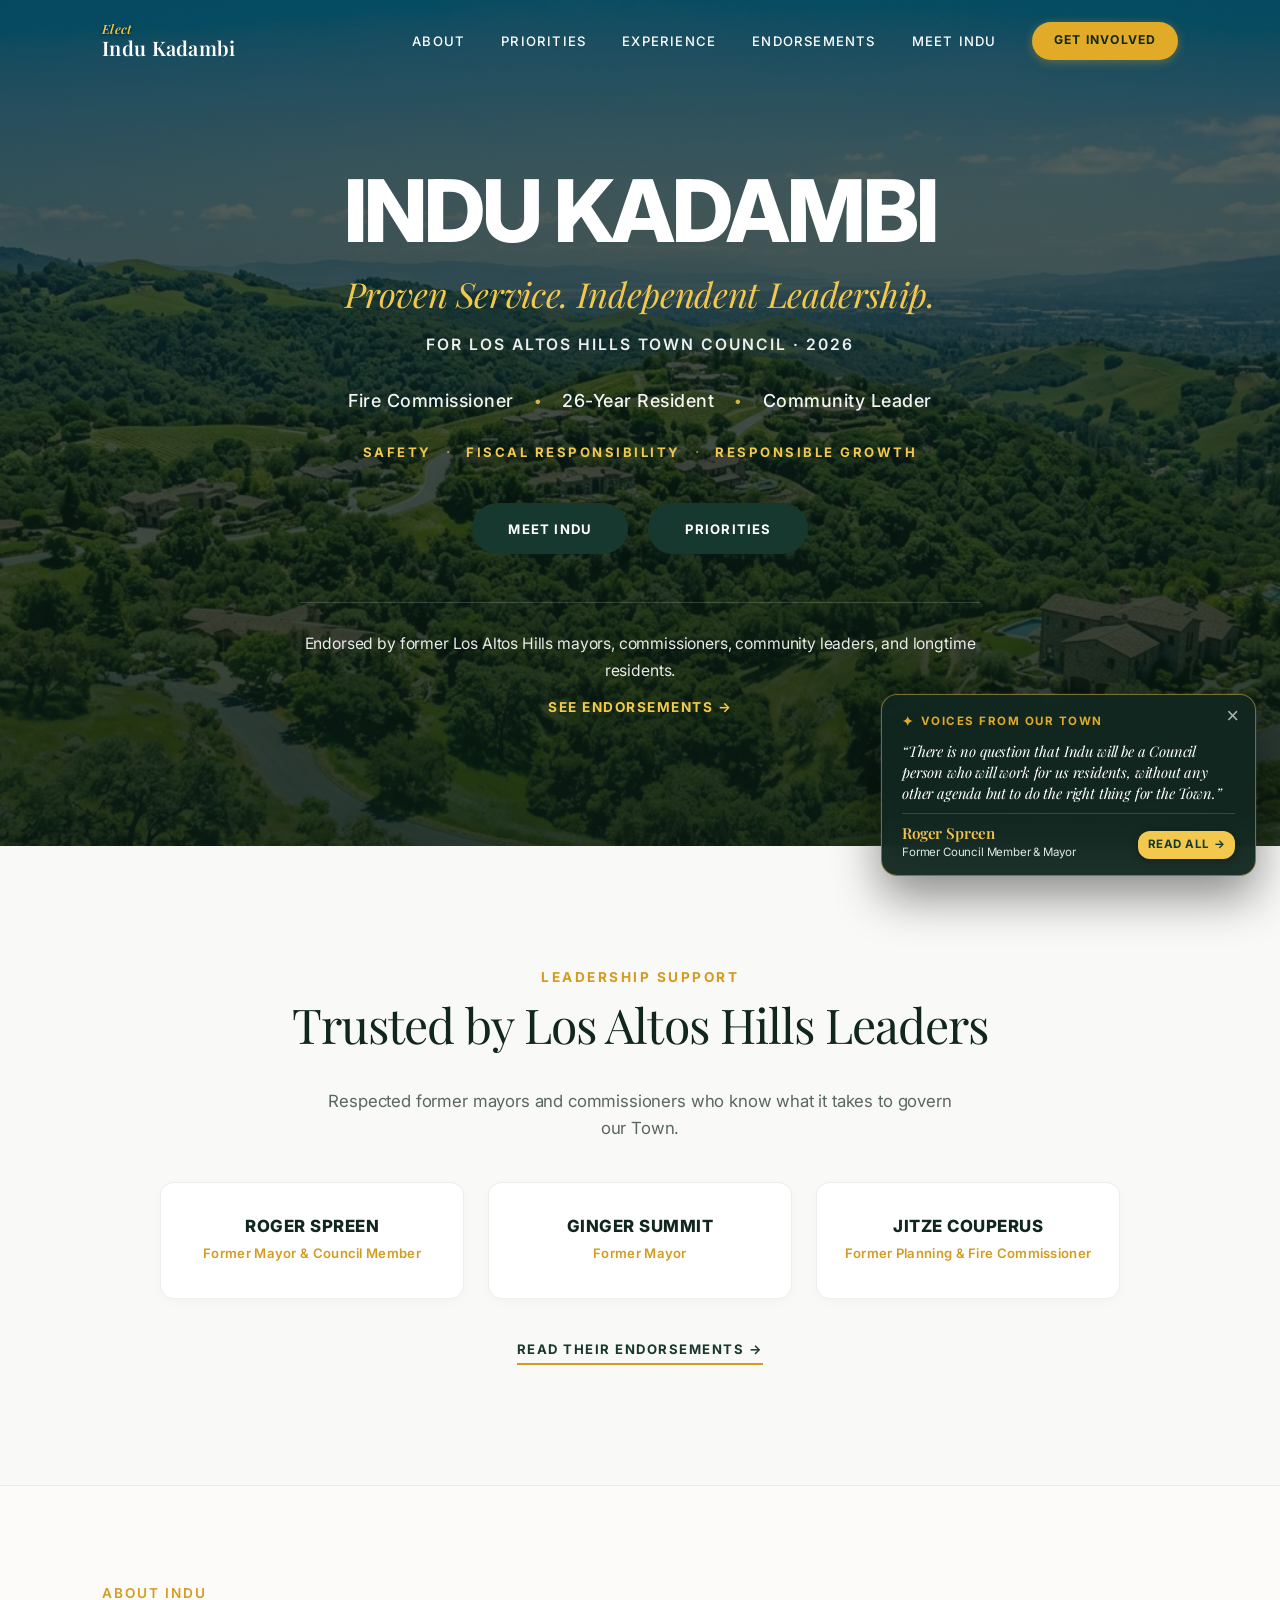
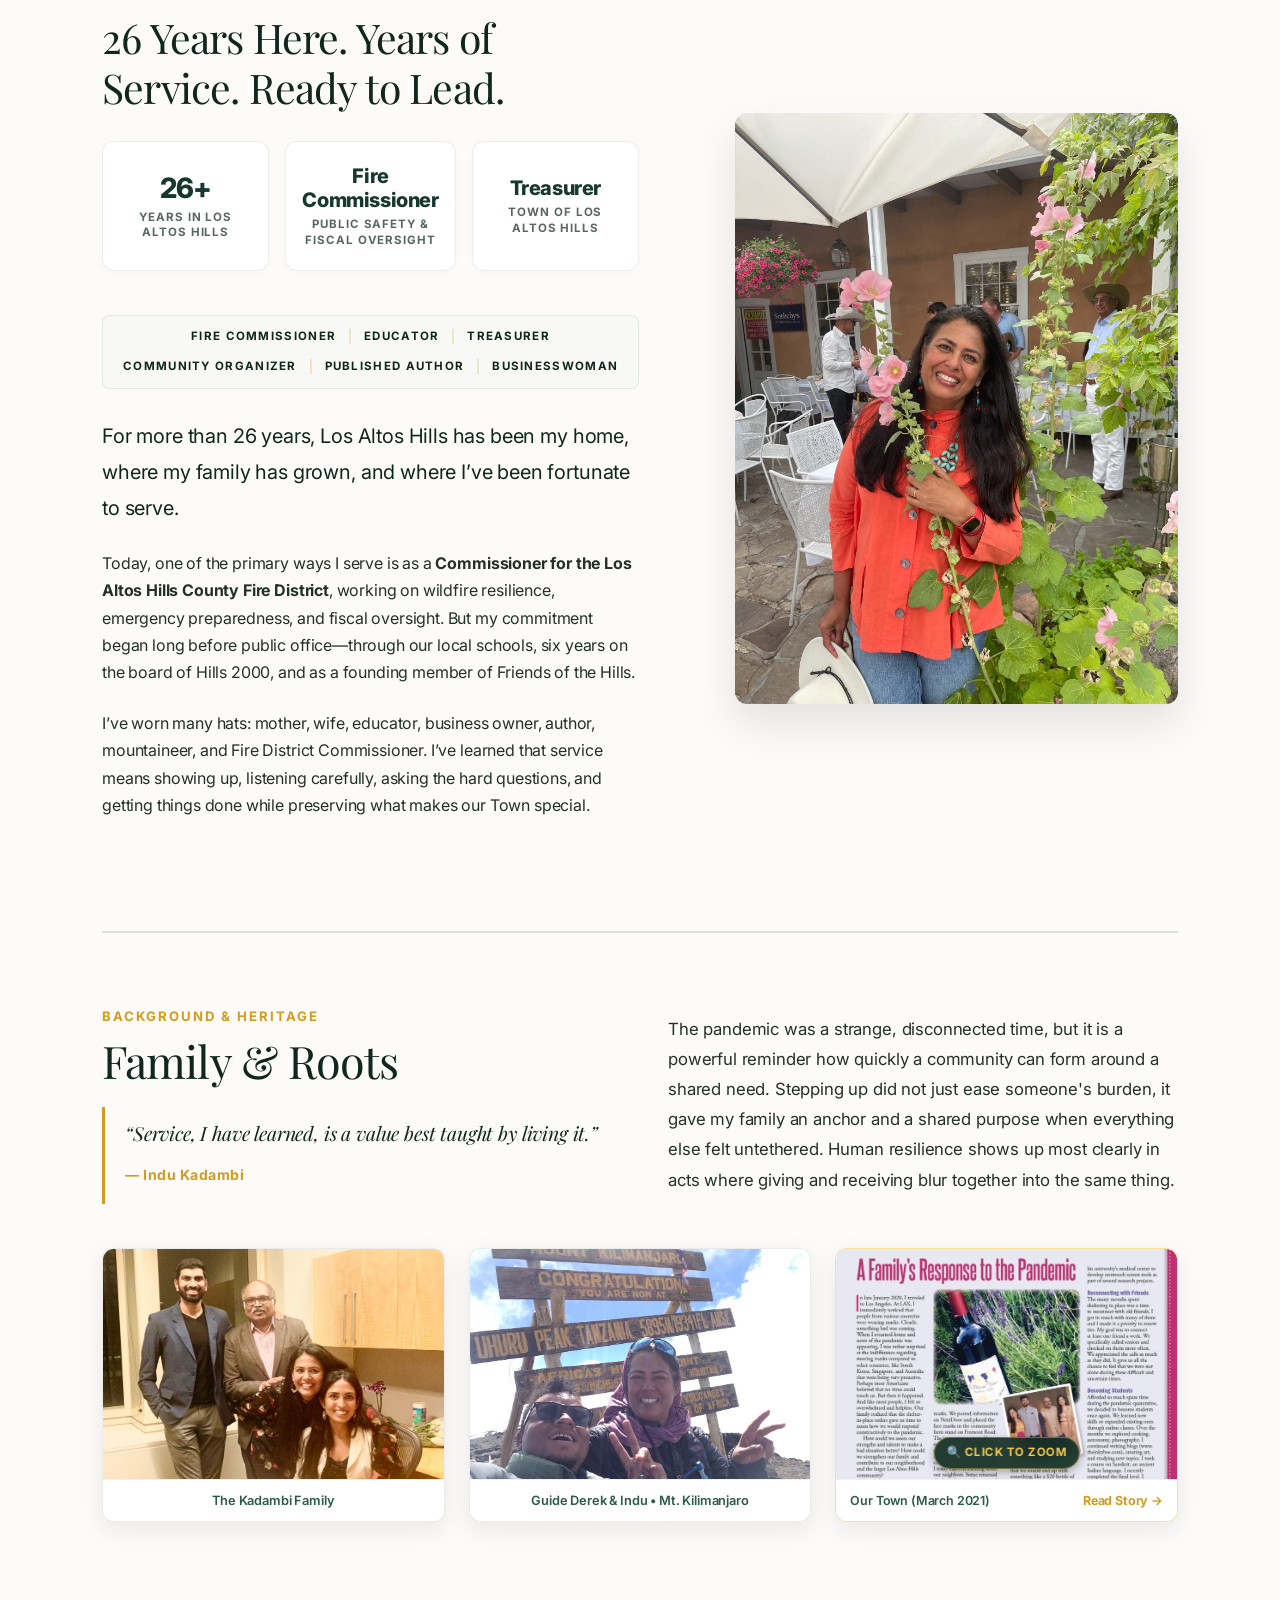
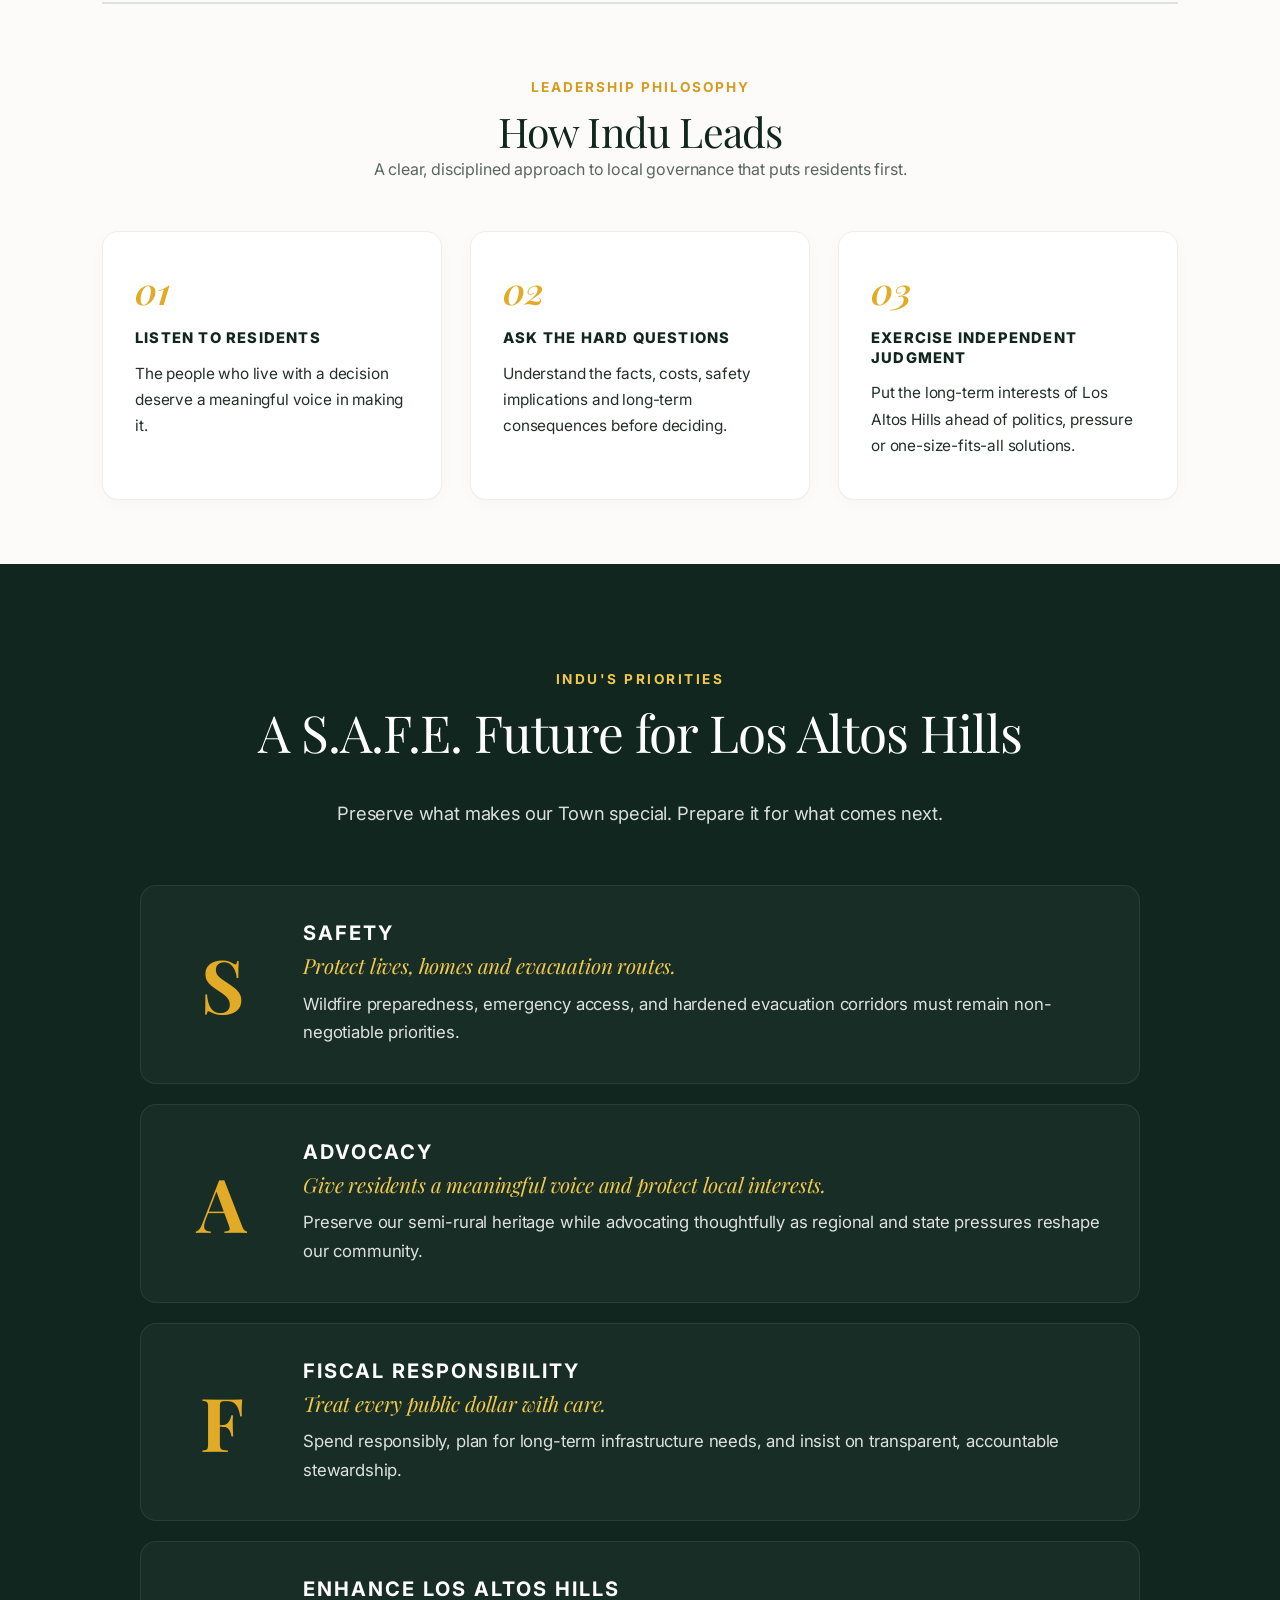
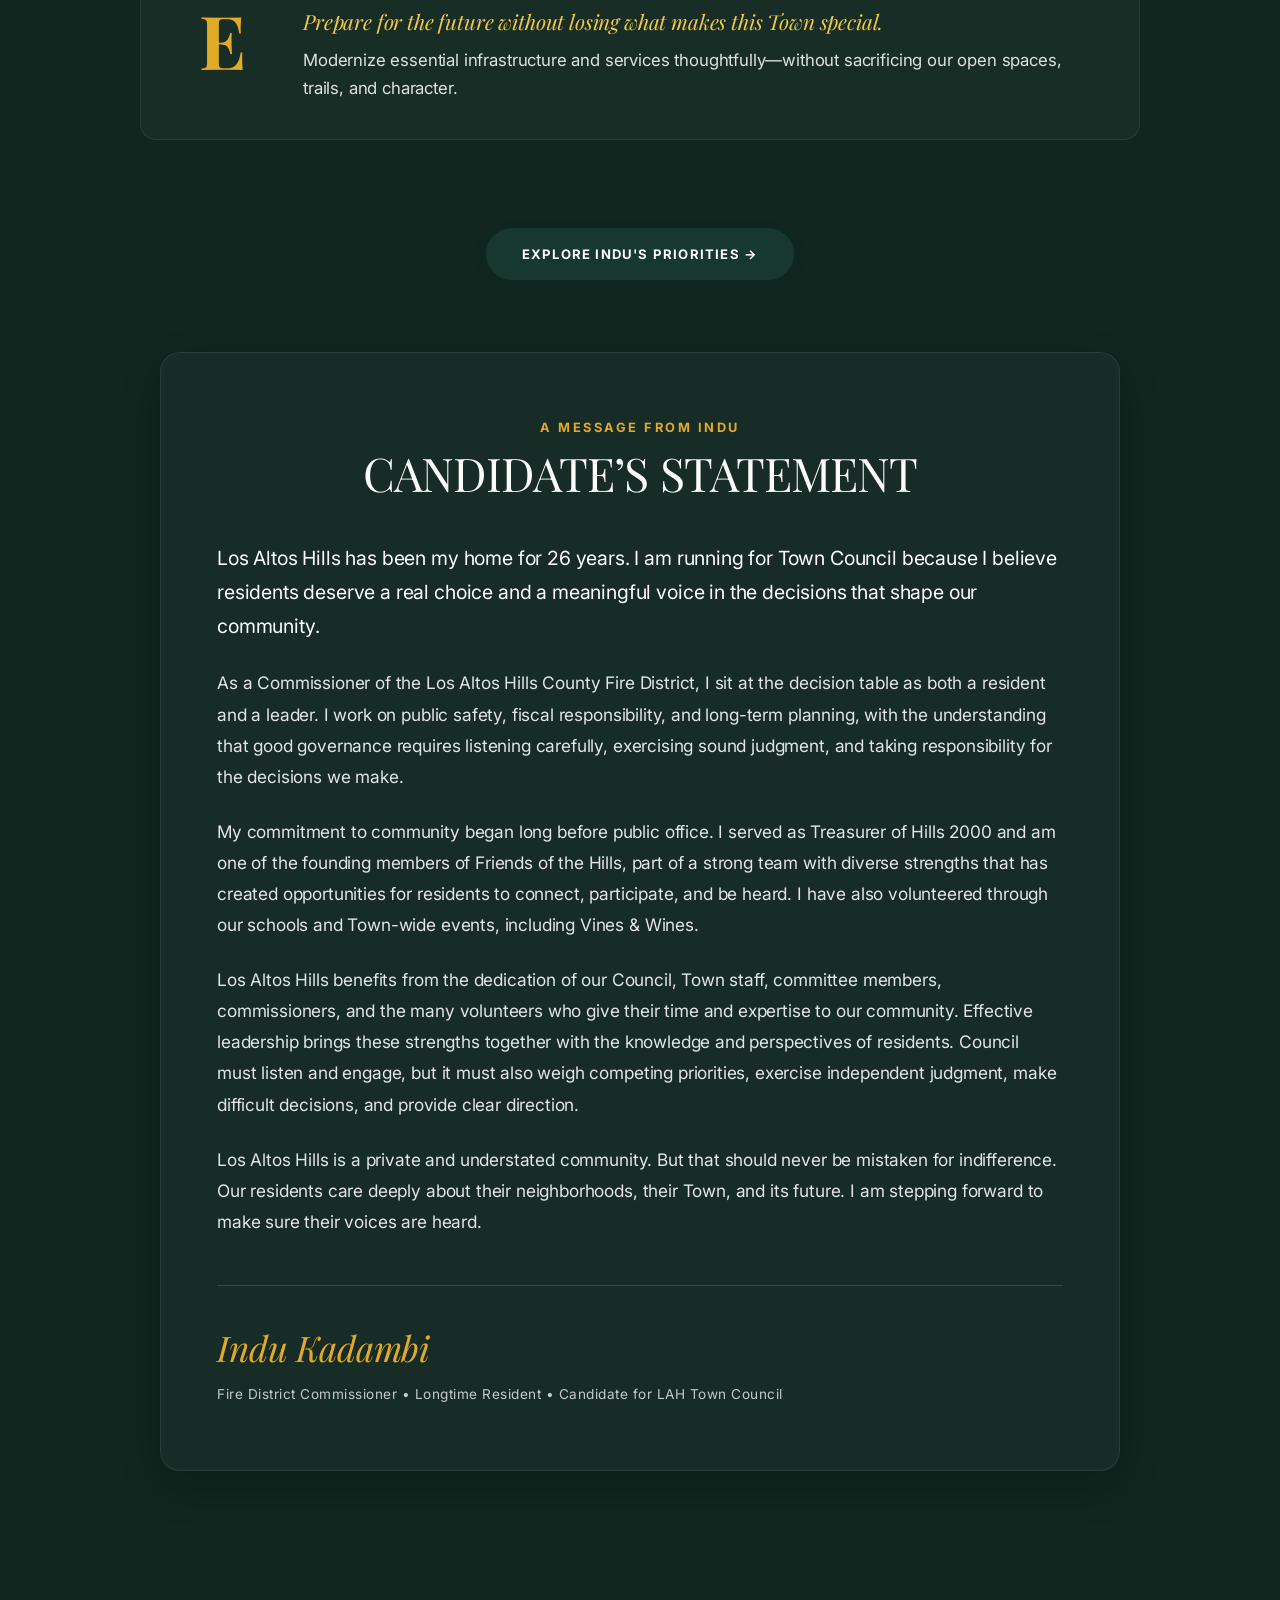
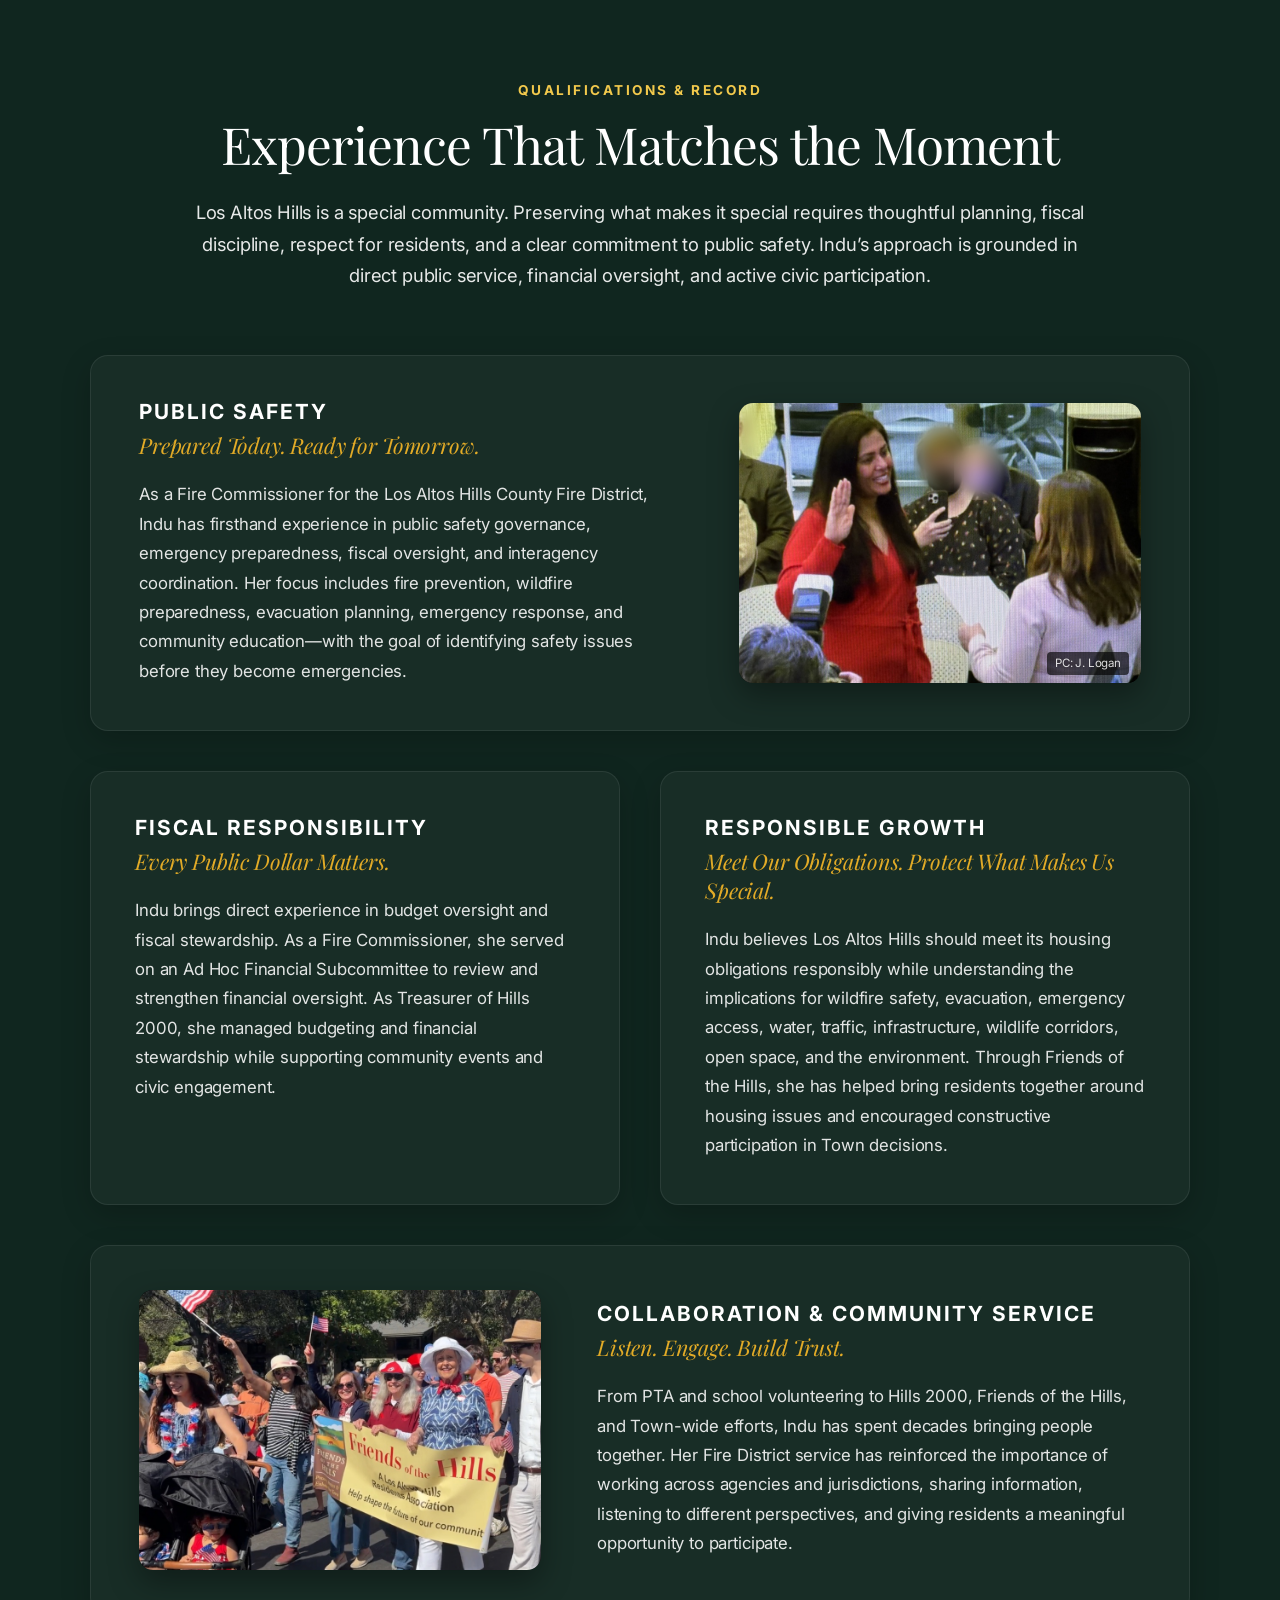
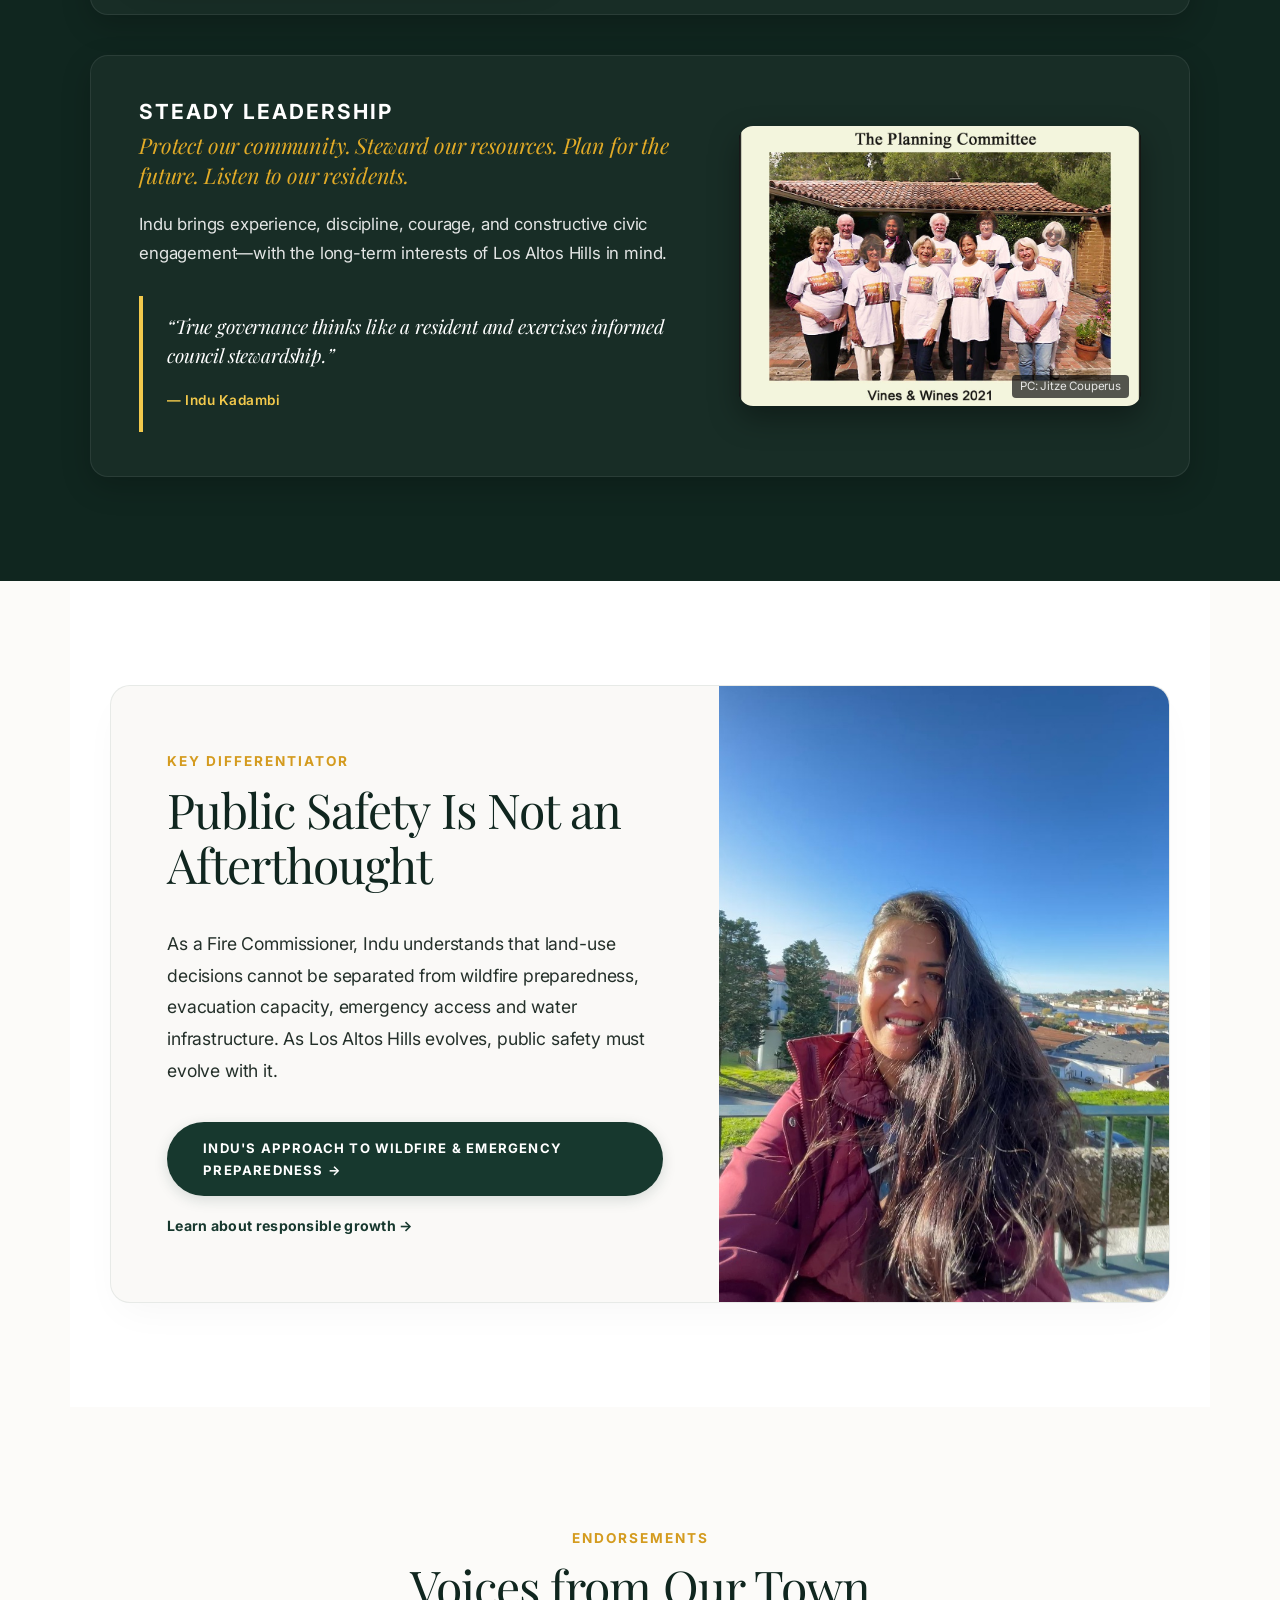
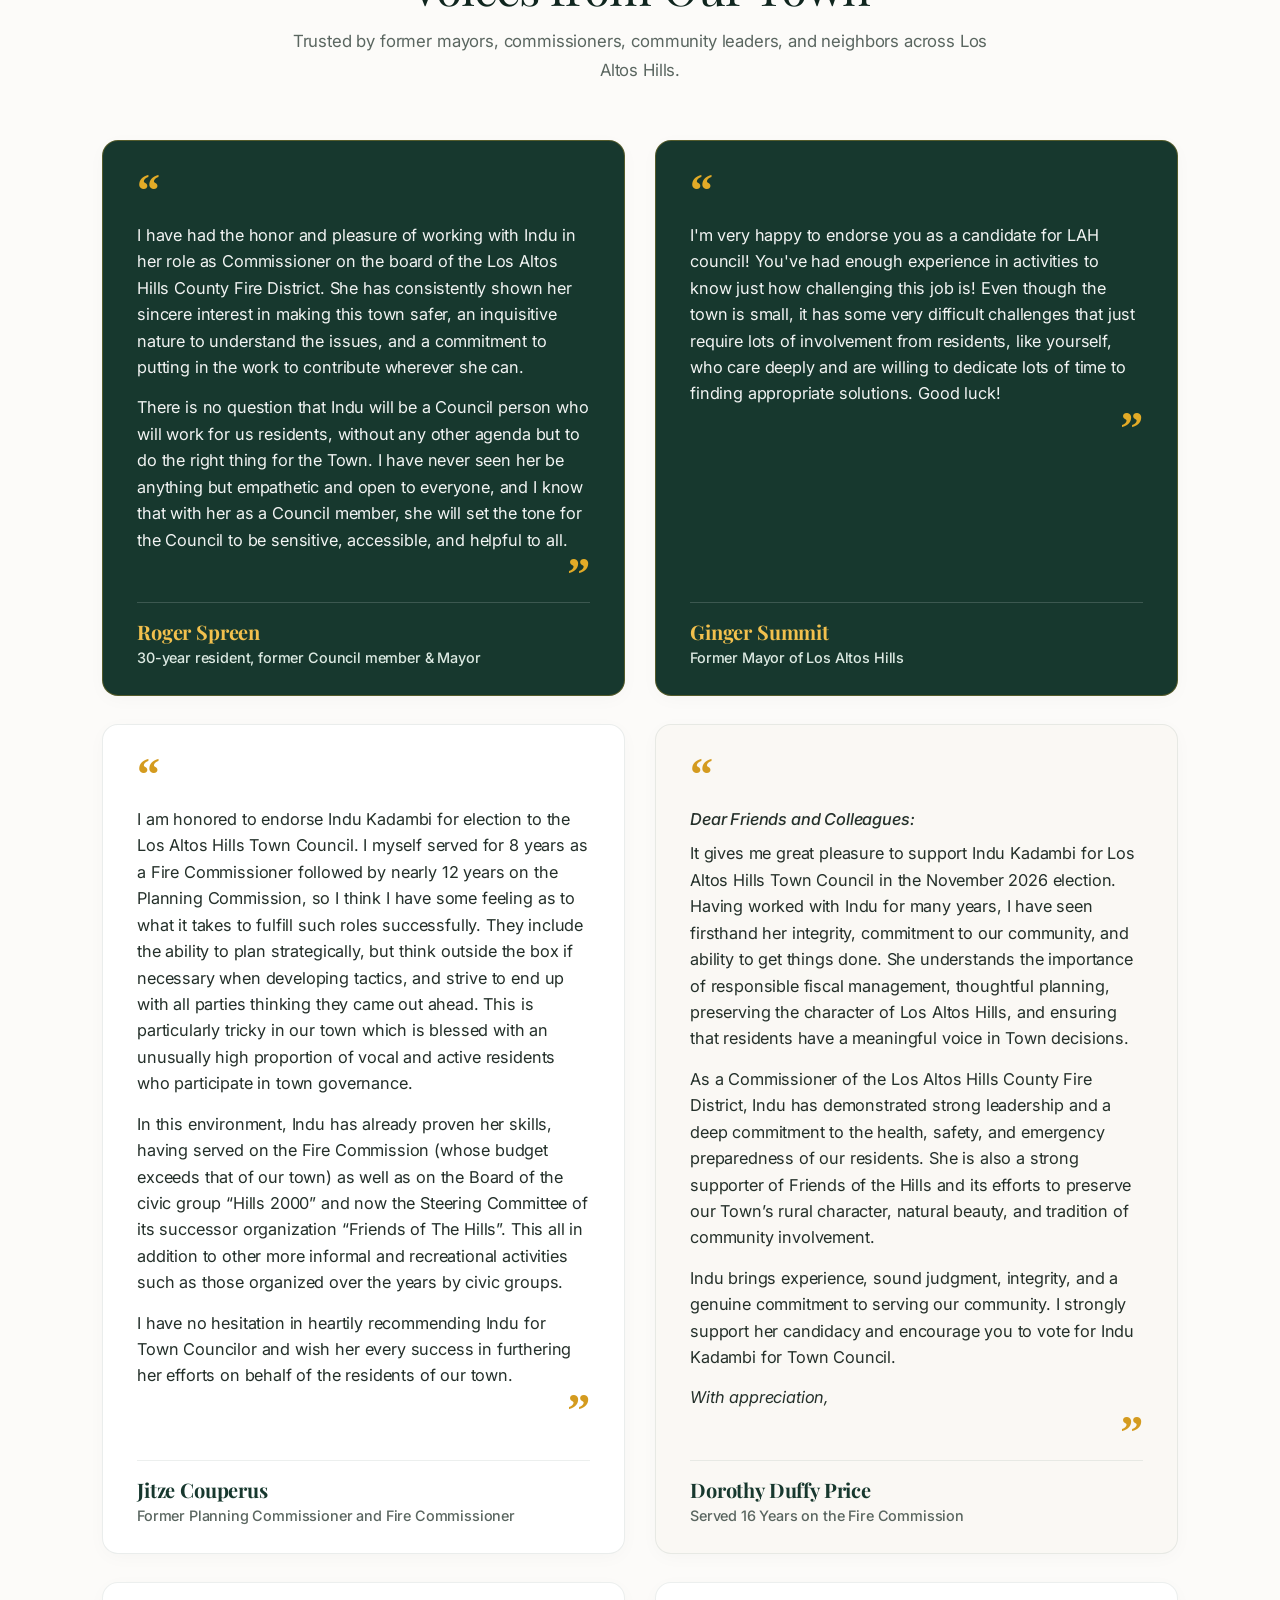
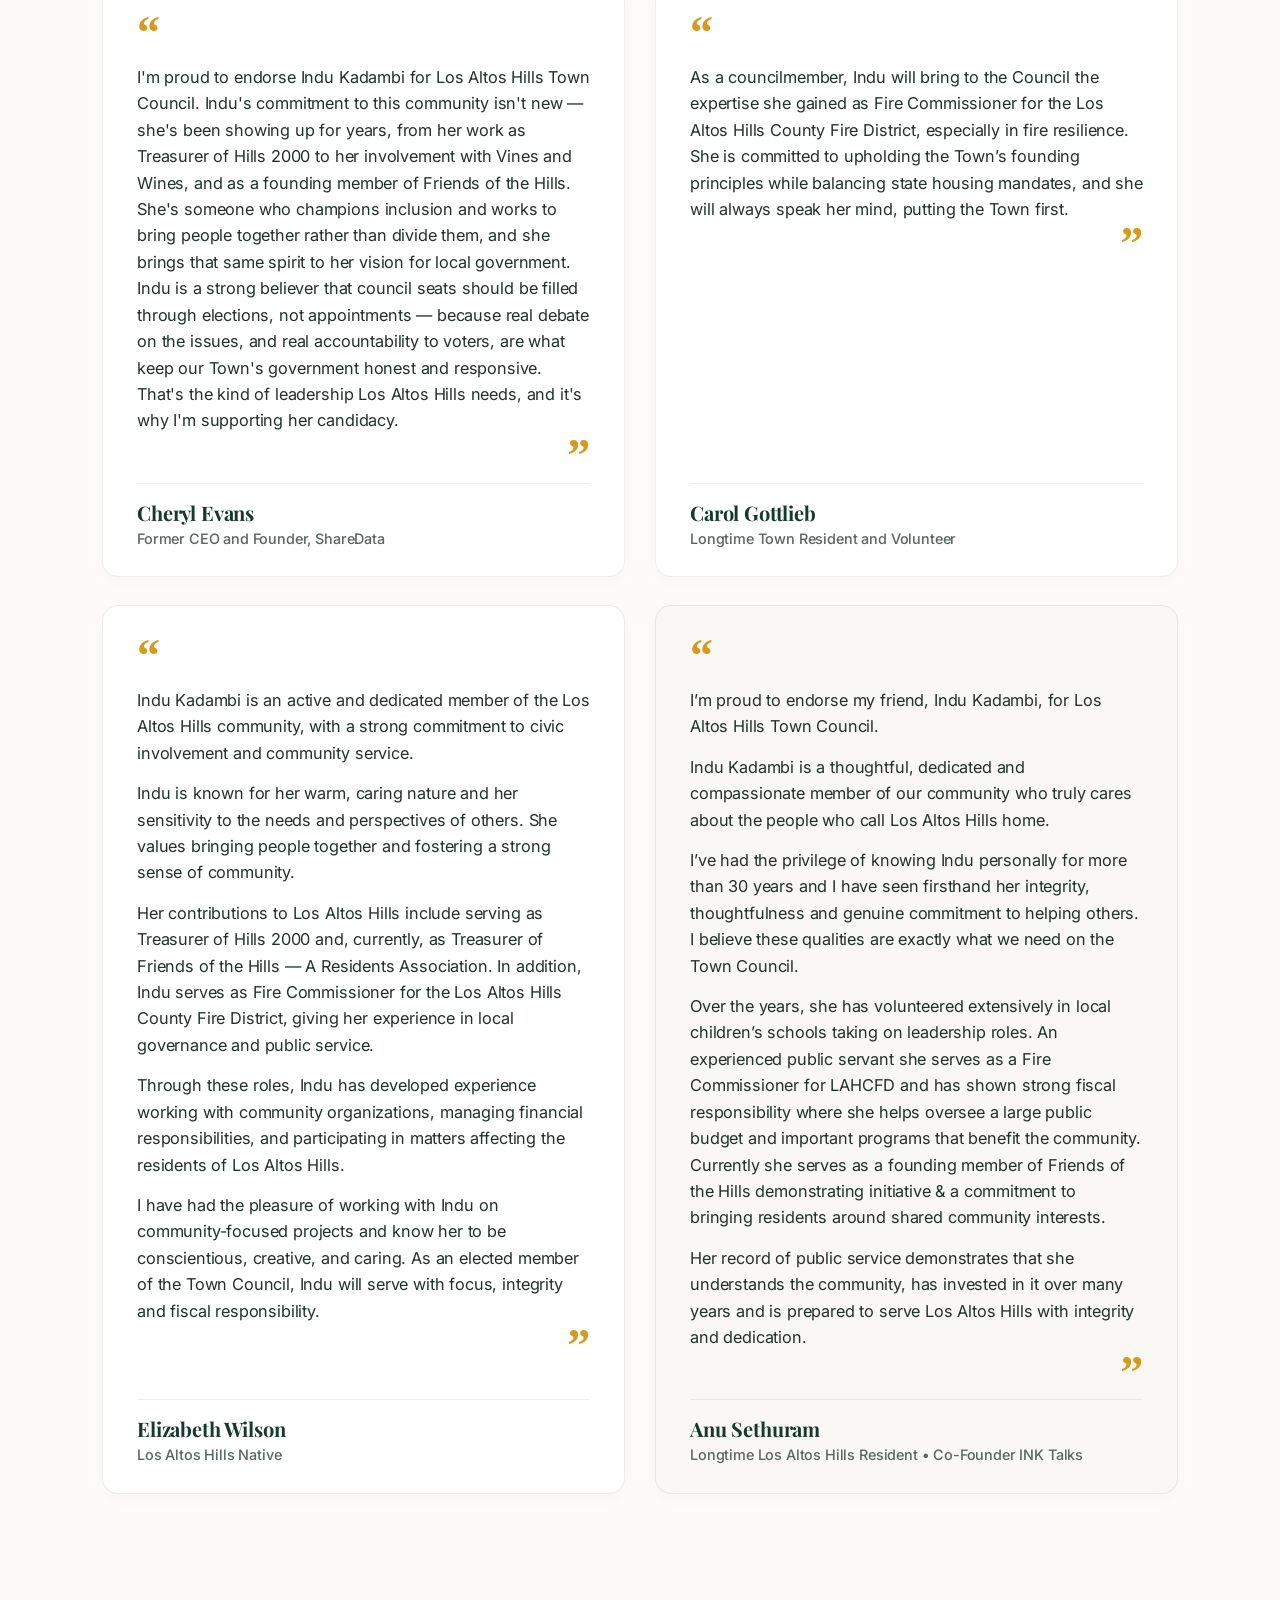
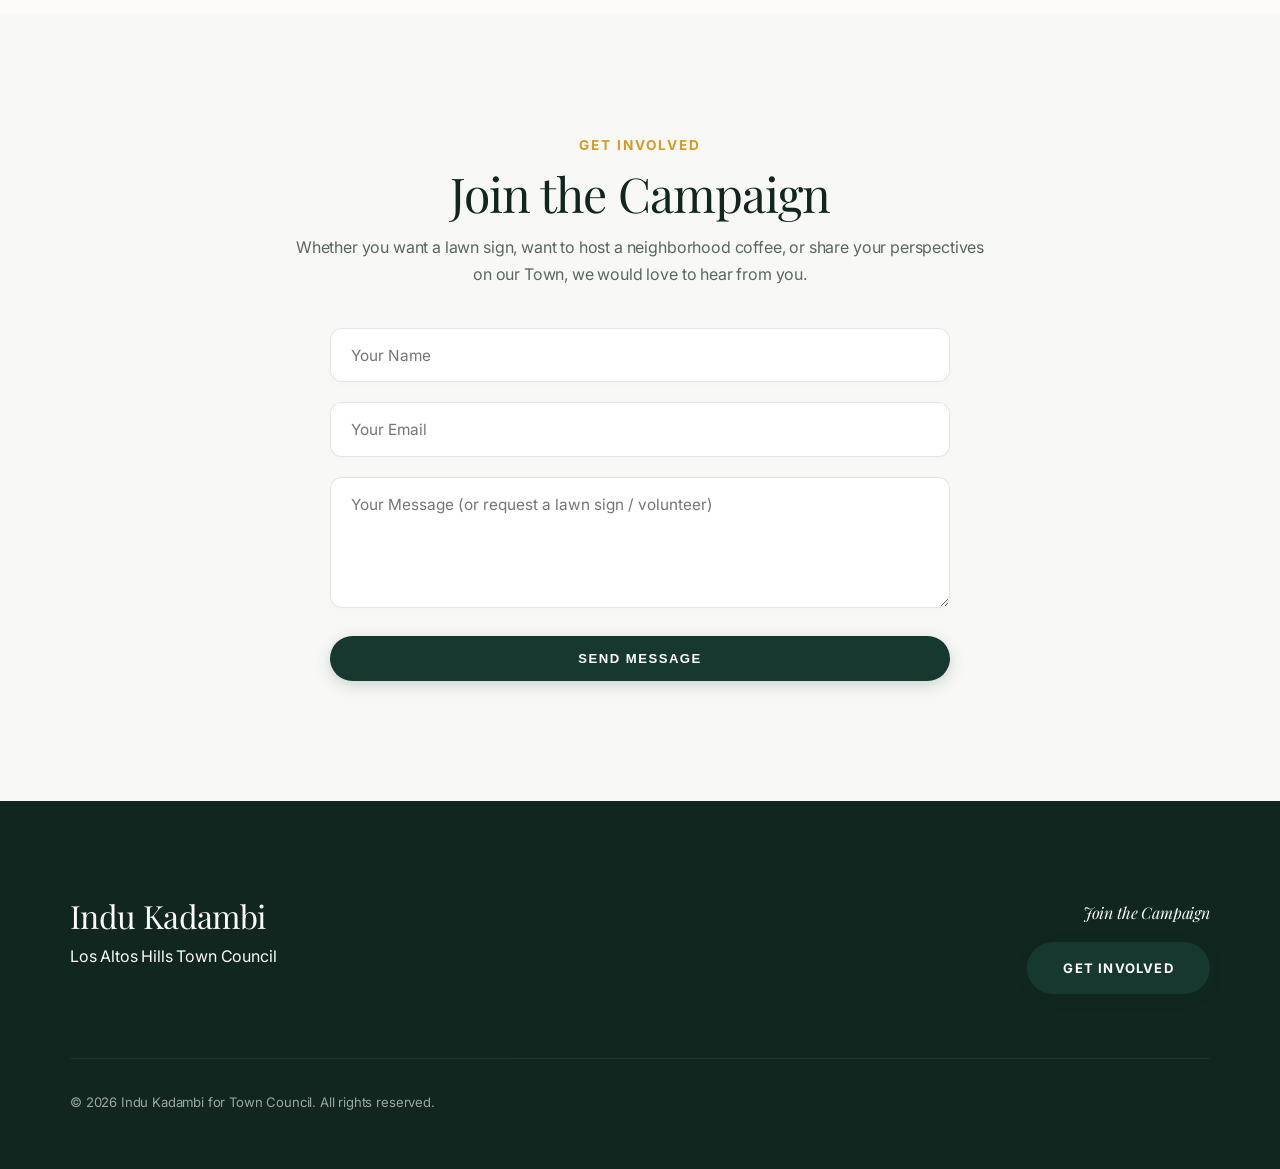
==== commit bb0759a8: "Elevate homepage with modern Silicon Valley minimalist aesthetic" ====
--- a/index.html
+++ b/index.html
@@ -12,15 +12,21 @@
   <meta name="robots" content="index, follow">
   
   <!-- Open Graph / Social Media -->
+  <meta name="theme-color" content="#17382E">
   <meta property="og:type" content="website">
   <meta property="og:url" content="https://lahtown.github.io/indu-kadambi/">
   <meta property="og:title" content="Indu Kadambi | Los Altos Hills Town Council">
   <meta property="og:description" content="Fire Commissioner · 26-Year Resident · Community Leader. Proven service and independent leadership for Los Altos Hills.">
   <meta property="og:image" content="https://lahtown.github.io/indu-kadambi/assets/hero-green.jpg">
+  <meta property="og:locale" content="en_US">
+  <meta name="twitter:card" content="summary_large_image">
+  <meta name="twitter:title" content="Indu Kadambi | Los Altos Hills Town Council">
+  <meta name="twitter:description" content="Fire Commissioner · 26-Year Resident · Community Leader. Proven service and independent leadership for Los Altos Hills.">
+  <meta name="twitter:image" content="https://lahtown.github.io/indu-kadambi/assets/hero-green.jpg">
   
   <link rel="preconnect" href="https://fonts.googleapis.com">
   <link rel="preconnect" href="https://fonts.gstatic.com" crossorigin>
-  <link href="https://fonts.googleapis.com/css2?family=Inter:wght@300;400;500;600;700&family=Playfair+Display:ital,wght@0,400;0,600;1,400&display=swap" rel="stylesheet">
+  <link href="https://fonts.googleapis.com/css2?family=Inter:wght@300;400;500;600;700;800&family=Playfair+Display:ital,wght@0,400;0,600;0,700;1,400;1,600&display=swap" rel="stylesheet">
   <link rel="stylesheet" href="style.css">
 </head>
 <body>
--- a/style.css
+++ b/style.css
@@ -1,17 +1,21 @@
 :root {
-  --color-bg: #FAF9F6;
-  --color-text: #2C2C2A;
-  --color-text-light: #5A5A58;
-  --color-accent: #3A4B40;
-  --color-dark: #1A1A18;
+  --color-bg: #FCFBF9;
+  --color-text: #24302A;
+  --color-text-light: #5A6660;
+  --color-primary: #17382E;
+  --color-dark: #10261F;
+  --color-accent: #D49B1F;
+  --color-gold: #E2AB27;
+  --color-gold-light: #F5CF63;
   --color-white: #FFFFFF;
-  --color-card: #F2F0E9;
+  --color-card: #F8F9F7;
+  --color-border: rgba(23, 56, 46, 0.08);
   
-  --font-serif: 'Playfair Display', serif;
-  --font-sans: 'Inter', sans-serif;
+  --font-serif: 'Playfair Display', Georgia, serif;
+  --font-sans: 'Inter', -apple-system, BlinkMacSystemFont, 'Segoe UI', Roboto, sans-serif;
   
-  --spacing-section: 8rem;
-  --container-width: 1200px;
+  --spacing-section: 7.5rem;
+  --container-width: 1140px;
 }
 
 * {
@@ -24,16 +28,19 @@
   font-family: var(--font-sans);
   background-color: var(--color-bg);
   color: var(--color-text);
-  line-height: 1.6;
-  font-weight: 300;
+  line-height: 1.7;
+  font-weight: 400;
+  letter-spacing: -0.01em;
   -webkit-font-smoothing: antialiased;
+  -moz-osx-font-smoothing: grayscale;
 }
 
 h1, h2, h3, h4, .serif {
   font-family: var(--font-serif);
   font-weight: 400;
   color: var(--color-dark);
-  line-height: 1.3;
+  line-height: 1.18;
+  letter-spacing: -0.02em;
 }
 
 .italic {
@@ -60,22 +67,25 @@
   color: var(--color-accent);
 }
 
-/* Navbar */
+/* Navbar — Modern Glassmorphism */
 .navbar {
   position: fixed;
   top: 0;
   left: 0;
   width: 100%;
-  padding: 1.5rem 0;
-  z-index: 100;
-  transition: all 0.3s ease;
+  padding: 1.35rem 0;
+  z-index: 1000;
+  transition: all 0.3s cubic-bezier(0.16, 1, 0.3, 1);
+  border-bottom: 1px solid transparent;
 }
 
 .navbar.scrolled {
-  background-color: rgba(250, 249, 246, 0.95);
-  backdrop-filter: blur(10px);
-  box-shadow: 0 2px 20px rgba(0,0,0,0.05);
-  padding: 1rem 0;
+  background-color: rgba(252, 251, 249, 0.9);
+  backdrop-filter: blur(16px);
+  -webkit-backdrop-filter: blur(16px);
+  box-shadow: 0 4px 20px -4px rgba(0, 0, 0, 0.05);
+  border-bottom: 1px solid rgba(23, 56, 46, 0.07);
+  padding: 0.9rem 0;
 }
 
 .navbar.scrolled .logo,
@@ -96,7 +106,7 @@
   font-family: var(--font-serif);
   font-size: 1.25rem;
   font-weight: 600;
-  letter-spacing: 0.5px;
+  letter-spacing: 0.3px;
   color: var(--color-white);
   transition: color 0.3s ease;
 }
@@ -104,51 +114,53 @@
 .nav-links {
   display: flex;
   align-items: center;
-  gap: 2rem;
+  gap: 2.25rem;
 }
 
 .nav-links a {
   text-decoration: none;
   color: var(--color-white);
-  font-size: 0.85rem;
+  font-size: 0.82rem;
+  font-weight: 500;
   text-transform: uppercase;
-  letter-spacing: 1px;
-  transition: opacity 0.3s ease, color 0.3s ease;
+  letter-spacing: 1.2px;
+  transition: opacity 0.2s ease, color 0.2s ease;
 }
 
 .nav-links a:hover {
-  opacity: 0.7;
+  opacity: 0.75;
 }
 
 .nav-cta-btn {
-  background: #E2AB27 !important;
-  color: #17382E !important;
+  background: var(--color-gold) !important;
+  color: var(--color-dark) !important;
   font-weight: 700 !important;
-  font-size: 0.78rem !important;
-  letter-spacing: 1.5px !important;
-  padding: 0.45rem 1.1rem !important;
-  border-radius: 4px !important;
+  font-size: 0.76rem !important;
+  letter-spacing: 1.2px !important;
+  padding: 0.55rem 1.35rem !important;
+  border-radius: 9999px !important;
   opacity: 1 !important;
-  box-shadow: 0 2px 8px rgba(0, 0, 0, 0.2);
-  transition: transform 0.2s ease, background 0.2s ease !important;
+  box-shadow: 0 2px 10px rgba(226, 171, 39, 0.35);
+  transition: all 0.25s cubic-bezier(0.16, 1, 0.3, 1) !important;
 }
 
 .nav-cta-btn:hover {
-  background: #F2C94C !important;
+  background: var(--color-gold-light) !important;
   transform: translateY(-1px);
+  box-shadow: 0 4px 14px rgba(226, 171, 39, 0.45);
   opacity: 1 !important;
 }
 
-/* Top Presentation Banner */
+/* Top Presentation Banner — Clean Editorial Showcase */
 .banner-showcase {
   position: relative;
-  min-height: 92vh;
+  min-height: 94vh;
   display: flex;
   align-items: center;
   justify-content: center;
   text-align: center;
   color: var(--color-white);
-  padding: 6.5rem 1.5rem 4rem;
+  padding: 7.5rem 1.5rem 5rem;
   overflow: hidden;
 }
 
@@ -157,7 +169,7 @@
   top: 0;
   left: 0;
   width: 100%;
-  height: 110%;
+  height: 112%;
   background-size: cover;
   background-position: center;
   z-index: -2;
@@ -170,42 +182,43 @@
   left: 0;
   width: 100%;
   height: 100%;
-  background: linear-gradient(rgba(10, 28, 20, 0.72), rgba(8, 22, 16, 0.88));
+  background: linear-gradient(180deg, rgba(8, 22, 16, 0.65) 0%, rgba(10, 28, 20, 0.85) 100%);
   z-index: -1;
 }
 
 .banner-content {
-  max-width: 880px;
+  max-width: 900px;
   margin: 0 auto;
   z-index: 1;
 }
 
 .candidate-name-headline {
   font-family: var(--font-sans);
-  font-size: clamp(2.8rem, 6.5vw, 5.2rem);
+  font-size: clamp(3.2rem, 7vw, 5.4rem);
   font-weight: 800;
-  letter-spacing: -1px;
+  letter-spacing: -0.035em;
   color: #FFFFFF;
   margin: 0 0 0.5rem 0;
-  text-shadow: 0 4px 20px rgba(0, 0, 0, 0.6);
+  line-height: 1.05;
 }
 
 .candidate-tagline {
   font-family: var(--font-serif);
-  font-size: clamp(1.4rem, 2.8vw, 2.2rem);
+  font-size: clamp(1.4rem, 2.7vw, 2.2rem);
   font-style: italic;
+  font-weight: 400;
   color: #F2C94C;
-  margin: 0 0 0.4rem 0;
-  text-shadow: 0 2px 10px rgba(0, 0, 0, 0.6);
+  margin: 0 0 0.5rem 0;
+  letter-spacing: -0.01em;
 }
 
 .candidate-office-tag {
-  font-size: 1.15rem;
-  font-weight: 500;
-  letter-spacing: 1.5px;
+  font-size: 0.98rem;
+  font-weight: 600;
+  letter-spacing: 2px;
   text-transform: uppercase;
-  color: rgba(255, 255, 255, 0.95);
-  margin: 0 0 1.25rem 0;
+  color: rgba(255, 255, 255, 0.92);
+  margin: 0 0 1.75rem 0;
 }
 
 .credential-ribbon {
@@ -213,37 +226,36 @@
   flex-wrap: wrap;
   align-items: center;
   justify-content: center;
-  gap: 12px 18px;
+  gap: 12px 20px;
   background: none;
   border: none;
   border-radius: 0;
   padding: 0;
-  margin: 0 0 1.5rem 0;
-  font-size: 1.15rem;
+  margin: 0 auto 1.5rem auto;
+  font-size: 1.12rem;
   font-weight: 500;
-  letter-spacing: 0.8px;
-  color: #FFFFFF;
-  text-shadow: 0 2px 8px rgba(0, 0, 0, 0.7);
+  letter-spacing: 0.5px;
+  color: rgba(255, 255, 255, 0.95);
 }
 
 .ribbon-dot {
   color: #F2C94C;
-  font-size: 0.95rem;
+  font-size: 0.9rem;
   opacity: 0.85;
 }
 
 .pillars-highlight {
-  font-size: 0.85rem;
+  font-size: 0.82rem;
   font-weight: 700;
-  letter-spacing: 2px;
+  letter-spacing: 2.5px;
   text-transform: uppercase;
   color: #F2C94C;
-  margin-bottom: 2.2rem;
+  margin-bottom: 2.5rem;
   display: flex;
   flex-wrap: wrap;
   align-items: center;
   justify-content: center;
-  gap: 8px 12px;
+  gap: 8px 14px;
 }
 
 .pillar-sep {
@@ -254,51 +266,55 @@
   display: flex;
   gap: 1.25rem;
   justify-content: center;
-  margin-bottom: 2.5rem;
+  margin-bottom: 3rem;
 }
 
 .btn-banner-primary {
-  background: #E2AB27;
-  color: #17382E;
+  background: var(--color-gold);
+  color: var(--color-dark);
   font-weight: 700;
-  letter-spacing: 1.5px;
-  padding: 0.9rem 2.2rem;
-  border-radius: 6px;
+  letter-spacing: 1.2px;
+  padding: 0.88rem 2.35rem;
+  border-radius: 9999px;
   text-transform: uppercase;
-  font-size: 0.88rem;
-  box-shadow: 0 4px 15px rgba(226, 171, 39, 0.4);
-  transition: transform 0.2s ease, background 0.2s ease;
+  font-size: 0.82rem;
+  box-shadow: 0 4px 18px rgba(226, 171, 39, 0.35);
+  transition: all 0.25s cubic-bezier(0.16, 1, 0.3, 1);
   text-decoration: none;
 }
 
 .btn-banner-primary:hover {
-  background: #F2C94C;
+  background: var(--color-gold-light);
   transform: translateY(-2px);
+  box-shadow: 0 6px 24px rgba(226, 171, 39, 0.45);
 }
 
 .btn-banner-secondary {
-  background: transparent;
+  background: rgba(255, 255, 255, 0.08);
+  backdrop-filter: blur(8px);
+  -webkit-backdrop-filter: blur(8px);
   color: #FFFFFF;
-  border: 2px solid rgba(255, 255, 255, 0.7);
+  border: 1px solid rgba(255, 255, 255, 0.3);
   font-weight: 700;
-  letter-spacing: 1.5px;
-  padding: 0.9rem 2.2rem;
-  border-radius: 6px;
+  letter-spacing: 1.2px;
+  padding: 0.88rem 2.35rem;
+  border-radius: 9999px;
   text-transform: uppercase;
-  font-size: 0.88rem;
-  transition: background 0.2s ease, border-color 0.2s ease;
+  font-size: 0.82rem;
+  transition: all 0.25s cubic-bezier(0.16, 1, 0.3, 1);
   text-decoration: none;
 }
 
 .btn-banner-secondary:hover {
-  background: rgba(255, 255, 255, 0.15);
-  border-color: #FFFFFF;
+  background: rgba(255, 255, 255, 0.18);
+  border-color: rgba(255, 255, 255, 0.6);
+  transform: translateY(-2px);
 }
 
 .endorsements-bridge-banner {
-  padding-top: 1.5rem;
-  border-top: 1px solid rgba(255, 255, 255, 0.2);
-  max-width: 650px;
+  padding-top: 1.75rem;
+  border-top: 1px solid rgba(255, 255, 255, 0.18);
+  max-width: 680px;
   margin: 0 auto;
 }
 
@@ -323,19 +339,19 @@
   color: #FFFFFF;
 }
 
-/* SECTION 2 — SOCIAL PROOF */
+/* SECTION 2 — SOCIAL PROOF (Modern Leader Highlight) */
 .social-proof-section {
-  background: #F8FAF8;
-  padding: 4.5rem 1.5rem 4rem;
-  border-bottom: 1px solid rgba(44, 90, 73, 0.12);
+  background: #F9F9F7;
+  padding: 5rem 1.5rem 4.5rem;
+  border-bottom: 1px solid rgba(23, 56, 46, 0.07);
   max-width: 100% !important;
 }
 
 .social-proof-title {
   color: var(--color-dark);
-  font-size: clamp(2rem, 3.2vw, 2.75rem);
+  font-size: clamp(2.1rem, 3.4vw, 2.85rem);
   margin-bottom: 0.5rem;
-  line-height: 1.2;
+  line-height: 1.15;
 }
 
 .social-proof-subtitle {
@@ -343,6 +359,7 @@
   font-size: 1.05rem;
   max-width: 640px;
   margin: 0 auto 2.5rem;
+  line-height: 1.6;
 }
 
 .leaders-proof-grid {
@@ -355,50 +372,55 @@
 
 .leader-proof-card {
   background: #FFFFFF;
-  padding: 1.85rem 1.25rem;
-  border-radius: 10px;
-  border: 1px solid rgba(44, 90, 73, 0.14);
-  box-shadow: 0 4px 16px rgba(0, 0, 0, 0.04);
+  padding: 2.1rem 1.5rem;
+  border-radius: 14px;
+  border: 1px solid rgba(23, 56, 46, 0.08);
+  box-shadow: 0 4px 16px -2px rgba(0, 0, 0, 0.03);
   text-align: center;
-  transition: transform 0.2s ease, box-shadow 0.2s ease;
+  transition: all 0.28s cubic-bezier(0.16, 1, 0.3, 1);
 }
 
 .leader-proof-card:hover {
-  transform: translateY(-3px);
-  box-shadow: 0 8px 24px rgba(44, 90, 73, 0.1);
+  transform: translateY(-4px);
+  box-shadow: 0 12px 28px -4px rgba(23, 56, 46, 0.09);
+  border-color: rgba(226, 171, 39, 0.4);
 }
 
 .leader-name {
   font-family: var(--font-sans);
   font-size: 1.05rem;
   font-weight: 800;
-  letter-spacing: 1px;
+  letter-spacing: 0.5px;
   color: var(--color-dark);
   margin: 0 0 0.35rem 0;
 }
 
 .leader-title {
-  font-size: 0.85rem;
+  font-size: 0.82rem;
   color: var(--color-accent);
   font-weight: 600;
+  letter-spacing: 0.3px;
   margin: 0;
 }
 
 .btn-read-endorsements {
-  display: inline-block;
+  display: inline-flex;
+  align-items: center;
+  gap: 6px;
   color: var(--color-primary);
   font-weight: 700;
-  font-size: 0.85rem;
+  font-size: 0.82rem;
   letter-spacing: 1.5px;
   text-transform: uppercase;
   text-decoration: none;
   border-bottom: 2px solid var(--color-accent);
-  padding-bottom: 4px;
-  transition: color 0.2s ease, border-color 0.2s ease;
+  padding-bottom: 3px;
+  transition: color 0.2s ease, border-color 0.2s ease, transform 0.2s ease;
 }
 
 .btn-read-endorsements:hover {
   color: var(--color-accent);
+  transform: translateX(2px);
 }
 
 /* Sections */
@@ -428,8 +450,8 @@
 }
 
 .section h2 {
-  font-size: clamp(2rem, 4vw, 3rem);
-  margin-bottom: 2.5rem;
+  font-size: clamp(2.1rem, 3.8vw, 3rem);
+  margin-bottom: 2.25rem;
 }
 
 /* About Section Roles Plaque */
@@ -438,11 +460,11 @@
   flex-direction: column;
   gap: 8px;
   background: #F8F9F7;
-  border: 1px solid rgba(44, 90, 73, 0.15);
-  border-radius: 6px;
-  padding: 10px 18px;
+  border: 1px solid rgba(23, 56, 46, 0.08);
+  border-radius: 8px;
+  padding: 10px 20px;
   margin: 1.25rem 0 1.85rem 0;
-  box-shadow: 0 1px 4px rgba(0, 0, 0, 0.03);
+  box-shadow: 0 1px 4px rgba(0, 0, 0, 0.02);
 }
 
 .roles-row {
@@ -454,7 +476,7 @@
 
 .role-text {
   font-family: var(--font-sans);
-  font-size: 0.74rem;
+  font-size: 0.72rem;
   font-weight: 700;
   letter-spacing: 1.3px;
   color: var(--color-dark);
@@ -465,28 +487,34 @@
   color: var(--color-accent);
   font-weight: 300;
   font-size: 0.8rem;
-  opacity: 0.7;
+  opacity: 0.6;
   user-select: none;
 }
 
-/* Three Callout Numbers / Stats */
+/* Three Callout Numbers / Stats — Modern Tech Minimalist */
 .about-stats-grid {
   display: grid;
   grid-template-columns: repeat(3, 1fr);
   gap: 1rem;
-  margin: 1.75rem 0 1.5rem 0;
+  margin: 1.85rem 0 1.5rem 0;
 }
 
 .stat-card {
-  background: #F4F7F5;
-  padding: 1.15rem 0.75rem;
-  border-radius: 8px;
-  border: 1px solid rgba(44, 90, 73, 0.14);
+  background: #FFFFFF;
+  padding: 1.35rem 1rem;
+  border-radius: 12px;
+  border: 1px solid rgba(23, 56, 46, 0.08);
   text-align: center;
   display: flex;
   flex-direction: column;
   justify-content: center;
-  box-shadow: 0 2px 8px rgba(0, 0, 0, 0.02);
+  box-shadow: 0 2px 10px rgba(0, 0, 0, 0.02);
+  transition: transform 0.2s ease, box-shadow 0.2s ease;
+}
+
+.stat-card:hover {
+  transform: translateY(-2px);
+  box-shadow: 0 6px 18px rgba(23, 56, 46, 0.06);
 }
 
 .stat-number {
@@ -494,16 +522,17 @@
   font-size: 1.75rem;
   font-weight: 800;
   color: var(--color-primary);
-  line-height: 1.1;
+  line-height: 1.15;
   margin-bottom: 0.35rem;
+  letter-spacing: -0.02em;
 }
 
 .stat-label {
   font-size: 0.72rem;
   font-weight: 700;
   text-transform: uppercase;
-  letter-spacing: 0.8px;
-  color: var(--color-dark);
+  letter-spacing: 0.9px;
+  color: var(--color-text-light);
   line-height: 1.35;
 }
 
@@ -722,21 +751,29 @@
 }
 
 .btn {
-  display: inline-block;
-  padding: 1rem 2rem;
-  background-color: var(--color-bg);
-  color: var(--color-dark);
+  display: inline-flex;
+  align-items: center;
+  justify-content: center;
+  padding: 0.85rem 2.2rem;
+  background-color: var(--color-primary);
+  color: #FFFFFF;
   text-decoration: none;
   text-transform: uppercase;
-  font-size: 0.85rem;
-  letter-spacing: 1px;
-  transition: all 0.3s ease;
-  border-radius: 4px;
+  font-size: 0.82rem;
+  font-weight: 700;
+  letter-spacing: 1.2px;
+  transition: all 0.25s cubic-bezier(0.16, 1, 0.3, 1);
+  border-radius: 9999px;
+  border: 1px solid transparent;
+  box-shadow: 0 4px 14px rgba(23, 56, 46, 0.15);
+  cursor: pointer;
 }
 
 .btn:hover {
-  background-color: var(--color-accent);
-  color: var(--color-bg);
+  background-color: var(--color-dark);
+  color: #FFFFFF;
+  transform: translateY(-2px);
+  box-shadow: 0 8px 22px rgba(23, 56, 46, 0.25);
 }
 
 .footer-bottom {
@@ -744,15 +781,15 @@
   margin: 0 auto;
   border-top: 1px solid rgba(255,255,255,0.1);
   padding-top: 2rem;
-  font-size: 0.8rem;
-  opacity: 0.5;
-}
-
-/* Animations */
+  font-size: 0.82rem;
+  opacity: 0.6;
+}
+
+/* Animations — Snappy Silicon Valley Easing */
 .fade-up {
   opacity: 0;
-  transform: translateY(40px);
-  transition: opacity 1s cubic-bezier(0.2, 0.8, 0.2, 1), transform 1s cubic-bezier(0.2, 0.8, 0.2, 1);
+  transform: translateY(24px);
+  transition: opacity 0.65s cubic-bezier(0.16, 1, 0.3, 1), transform 0.65s cubic-bezier(0.16, 1, 0.3, 1);
 }
 
 .fade-up.visible {
@@ -798,36 +835,55 @@
   }
 }
 
-/* Contact Form */
+/* Contact Form — Modern Minimalist Polish */
 .contact-form {
-  max-width: 600px;
-  margin: 2rem auto 0;
+  max-width: 620px;
+  margin: 2.5rem auto 0;
   display: flex;
   flex-direction: column;
-  gap: 1rem;
+  gap: 1.25rem;
   text-align: left;
 }
 
 .contact-form input, .contact-form textarea {
   width: 100%;
-  padding: 1rem;
-  border: 1px solid rgba(0,0,0,0.1);
-  border-radius: 8px;
-  font-family: inherit;
-  font-size: 1rem;
-  background: var(--color-white);
-  transition: border-color 0.3s ease;
+  padding: 1.05rem 1.25rem;
+  border: 1px solid rgba(23, 56, 46, 0.12);
+  border-radius: 12px;
+  font-family: var(--font-sans);
+  font-size: 0.96rem;
+  color: var(--color-dark);
+  background: #FFFFFF;
+  transition: all 0.22s ease;
+  box-shadow: 0 2px 6px rgba(0, 0, 0, 0.02);
 }
 
 .contact-form input:focus, .contact-form textarea:focus {
   outline: none;
-  border-color: var(--color-accent);
+  border-color: var(--color-gold);
+  box-shadow: 0 0 0 4px rgba(226, 171, 39, 0.16);
 }
 
 .contact-form button {
-  align-self: flex-start;
-  padding: 1rem 2.5rem;
-  font-size: 1rem;
+  align-self: center;
+  padding: 0.95rem 2.8rem;
+  font-size: 0.82rem;
+  font-weight: 700;
+  letter-spacing: 1.5px;
+  text-transform: uppercase;
+  border-radius: 9999px;
+  background: var(--color-primary);
+  color: #FFFFFF;
+  border: none;
+  box-shadow: 0 4px 16px rgba(23, 56, 46, 0.2);
+  transition: all 0.25s cubic-bezier(0.16, 1, 0.3, 1);
+  cursor: pointer;
+}
+
+.contact-form button:hover {
+  background: var(--color-dark);
+  transform: translateY(-2px);
+  box-shadow: 0 8px 24px rgba(23, 56, 46, 0.3);
 }
 
 /* Floating Endorsement Pop-up (Persistent on scroll, Guaranteed High Contrast) */
@@ -836,19 +892,17 @@
   bottom: 24px !important;
   right: 24px !important;
   z-index: 999999 !important;
-  width: 370px !important;
+  width: 375px !important;
   max-width: calc(100vw - 32px) !important;
-  background: #17382e !important;
-  background: rgba(20, 48, 38, 0.96) !important;
-  backdrop-filter: blur(16px) !important;
-  -webkit-backdrop-filter: blur(16px) !important;
-  border: 1px solid rgba(242, 201, 76, 0.5) !important;
-  border-top: 5px solid #E2AB27 !important;
-  border-radius: 14px !important;
-  box-shadow: 0 16px 45px rgba(0, 0, 0, 0.55), 0 0 0 1px rgba(242, 201, 76, 0.15) !important;
-  padding: 16px 20px 15px 20px !important;
+  background: rgba(16, 38, 31, 0.95) !important;
+  backdrop-filter: blur(20px) !important;
+  -webkit-backdrop-filter: blur(20px) !important;
+  border: 1px solid rgba(242, 201, 76, 0.45) !important;
+  border-radius: 16px !important;
+  box-shadow: 0 20px 48px rgba(0, 0, 0, 0.45), 0 0 0 1px rgba(255, 255, 255, 0.06) !important;
+  padding: 16px 20px 16px 20px !important;
   color: #FFFFFF !important;
-  transition: transform 0.25s ease, box-shadow 0.25s ease, opacity 0.3s ease;
+  transition: all 0.25s cubic-bezier(0.16, 1, 0.3, 1) !important;
   animation: slideInPopup 0.6s cubic-bezier(0.16, 1, 0.3, 1) 0.5s both;
 }
 
@@ -1001,30 +1055,32 @@
   }
 }
 
-/* Experience Section (5 Core Areas from indukadambi.org) */
+/* Experience Section (5 Core Areas from indukadambi.org) — Modern Minimalist Polish */
 .experience-section {
-  padding: 6rem 2rem;
+  padding: 6.5rem 2rem;
   background-color: var(--color-dark);
 }
 
 .experience-cards-grid {
   display: flex;
   flex-direction: column;
-  gap: 3rem;
+  gap: 2.5rem;
 }
 
 .experience-card {
-  background: rgba(255, 255, 255, 0.04);
-  border: 1px solid rgba(255, 255, 255, 0.12);
-  border-radius: 14px;
-  padding: 2.5rem 3rem;
-  box-shadow: 0 10px 30px rgba(0, 0, 0, 0.25);
-  transition: transform 0.25s ease, border-color 0.25s ease;
+  background: rgba(255, 255, 255, 0.035);
+  border: 1px solid rgba(255, 255, 255, 0.08);
+  border-radius: 18px;
+  padding: 2.75rem 3rem;
+  box-shadow: 0 10px 30px rgba(0, 0, 0, 0.2);
+  transition: all 0.28s cubic-bezier(0.16, 1, 0.3, 1);
 }
 
 .experience-card:hover {
   transform: translateY(-3px);
-  border-color: rgba(242, 201, 76, 0.4);
+  background: rgba(255, 255, 255, 0.05);
+  border-color: rgba(226, 171, 39, 0.35);
+  box-shadow: 0 16px 36px rgba(0, 0, 0, 0.28);
 }
 
 .experience-card.split-card {
@@ -1040,19 +1096,19 @@
 
 .experience-title {
   font-family: var(--font-sans);
-  font-size: 1.4rem;
+  font-size: 1.3rem;
   font-weight: 700;
   letter-spacing: 2px;
   color: #FFFFFF;
   text-transform: uppercase;
-  margin: 0 0 0.5rem 0;
+  margin: 0 0 0.4rem 0;
 }
 
 .experience-role {
   font-family: var(--font-serif);
   font-style: italic;
   font-size: 1.35rem;
-  color: #F2C94C;
+  color: var(--color-gold);
   margin: 0 0 1.25rem 0;
   line-height: 1.35;
 }
@@ -1071,12 +1127,12 @@
 }
 
 .experience-card.text-card {
-  padding: 2.5rem 2.75rem;
+  padding: 2.75rem 2.75rem;
 }
 
 .experience-photo-frame {
   margin: 0;
-  border-radius: 10px;
+  border-radius: 14px;
   overflow: hidden;
   box-shadow: 0 12px 30px rgba(0, 0, 0, 0.35);
   position: relative;
@@ -1088,11 +1144,11 @@
   height: 280px;
   object-fit: cover;
   display: block;
-  transition: transform 0.3s ease;
+  transition: transform 0.35s ease;
 }
 
 .experience-photo-frame:hover .experience-img {
-  transform: scale(1.03);
+  transform: scale(1.02);
 }
 
 .photo-credit {
@@ -1155,7 +1211,7 @@
   }
 }
 
-/* Endorsements / Voices from Our Town (Inspired by indukadambi.org) */
+/* Endorsements / Voices from Our Town — Modern Editorial Grid */
 .endorsements-grid {
   display: grid;
   grid-template-columns: repeat(2, minmax(0, 1fr));
@@ -1171,33 +1227,35 @@
   width: 100%;
   box-sizing: border-box;
   margin: 0;
-  padding: 30px 34px 26px;
-  border-radius: 14px;
-  box-shadow: 0 8px 22px rgba(23, 56, 46, 0.08);
+  padding: 32px 34px 28px;
+  border-radius: 16px;
+  box-shadow: 0 4px 20px -2px rgba(0, 0, 0, 0.03);
   position: relative;
-  transition: transform 0.25s ease, box-shadow 0.25s ease;
+  transition: all 0.28s cubic-bezier(0.16, 1, 0.3, 1);
+  border: 1px solid rgba(23, 56, 46, 0.08);
 }
 
 .endorsement-card:hover {
-  transform: translateY(-3px);
-  box-shadow: 0 14px 32px rgba(23, 56, 46, 0.13);
-}
-
-/* Distinct Card Palettes */
+  transform: translateY(-4px);
+  box-shadow: 0 14px 34px -4px rgba(23, 56, 46, 0.09);
+  border-color: rgba(226, 171, 39, 0.35);
+}
+
+/* Distinct Card Palettes — Minimalist Executive Styling */
 .endorsement-former-mayor {
-  background: #2C5A49 !important;
+  background: #17382E !important;
   color: #FFFFFF !important;
-  border-top: 6px solid #E2AB27 !important;
+  border: 1px solid rgba(226, 171, 39, 0.3) !important;
 }
 
 .endorsement-former-mayor p,
 .endorsement-former-mayor .salutation,
 .endorsement-former-mayor .signoff {
-  color: #FFFFFF !important;
+  color: rgba(255, 255, 255, 0.94) !important;
 }
 
 .endorsement-former-mayor footer {
-  border-top: 1px solid rgba(255, 255, 255, 0.22) !important;
+  border-top: 1px solid rgba(255, 255, 255, 0.16) !important;
 }
 
 .endorsement-former-mayor footer strong {
@@ -1213,69 +1271,69 @@
 }
 
 .card-sage {
-  background: #E8EFE9 !important;
+  background: #FFFFFF !important;
+  color: #24302A !important;
+  border: 1px solid rgba(23, 56, 46, 0.09) !important;
+}
+
+.card-sage footer {
+  border-top: 1px solid rgba(23, 56, 46, 0.08) !important;
+}
+
+.card-sage footer strong {
   color: #17382E !important;
-  border-top: 6px solid #2C5A49 !important;
-}
-
-.card-sage footer {
-  border-top: 1px solid rgba(44, 90, 73, 0.18) !important;
-}
-
-.card-sage footer strong {
-  color: #2C5A49 !important;
 }
 
 .card-sage footer span {
-  color: #556C62 !important;
+  color: #5A6660 !important;
 }
 
 .card-sage .quote-mark {
-  color: #B98614 !important;
+  color: #D49B1F !important;
 }
 
 .card-parchment {
-  background: #FBF5E6 !important;
+  background: #FAF8F4 !important;
+  color: #24302A !important;
+  border: 1px solid rgba(23, 56, 46, 0.08) !important;
+}
+
+.card-parchment footer {
+  border-top: 1px solid rgba(23, 56, 46, 0.08) !important;
+}
+
+.card-parchment footer strong {
   color: #17382E !important;
-  border-top: 6px solid #DCA71C !important;
-}
-
-.card-parchment footer {
-  border-top: 1px solid rgba(44, 90, 73, 0.18) !important;
-}
-
-.card-parchment footer strong {
-  color: #2C5A49 !important;
 }
 
 .card-parchment footer span {
-  color: #556C62 !important;
+  color: #5A6660 !important;
 }
 
 .card-parchment .quote-mark {
-  color: #DCA71C !important;
+  color: #D49B1F !important;
 }
 
 .card-ivory {
-  background: #FFFDF8 !important;
+  background: #FFFFFF !important;
+  color: #24302A !important;
+  border: 1px solid rgba(23, 56, 46, 0.08) !important;
+}
+
+.card-ivory footer {
+  border-top: 1px solid rgba(23, 56, 46, 0.08) !important;
+}
+
+.card-ivory footer strong {
   color: #17382E !important;
-  border-top: 6px solid #DCA71C !important;
-}
-
-.card-ivory footer {
-  border-top: 1px solid rgba(44, 90, 73, 0.18) !important;
-}
-
-.card-ivory footer strong {
-  color: #2C5A49 !important;
 }
 
 .card-ivory footer span {
-  color: #556C62 !important;
+  color: #5A6660 !important;
 }
 
 .card-ivory .quote-mark {
-  color: #DCA71C !important;
+  color: #D49B1F !important;
 }
 
 /* Quote marks */
@@ -1359,47 +1417,48 @@
   }
 }
 
-/* What Matters Section (S-A-F-E Acronym & Candidate's Statement) */
+/* What Matters Section (S-A-F-E Acronym & Candidate's Statement) — Clean Tech Polish */
 .matters-section {
-  padding: 6rem 2rem;
+  padding: 6.5rem 2rem;
   background-color: var(--color-dark);
 }
 
 .safe-acronym-grid {
   display: flex;
   flex-direction: column;
-  gap: 0;
-  margin-bottom: 5rem;
+  gap: 1.25rem;
+  margin-bottom: 5.5rem;
+  max-width: 1000px;
+  margin-left: auto;
+  margin-right: auto;
 }
 
 .safe-card {
   display: grid;
-  grid-template-columns: 110px 1fr;
-  gap: 2rem;
+  grid-template-columns: 90px 1fr;
+  gap: 2.25rem;
   align-items: center;
-  padding: 2.25rem 1.5rem;
-  border-top: 1px solid rgba(255, 255, 255, 0.18);
-  transition: transform 0.25s ease, background-color 0.25s ease;
-  border-radius: 8px;
-}
-
-.safe-card:last-child {
-  border-bottom: 1px solid rgba(255, 255, 255, 0.18);
+  padding: 2.25rem 2.25rem;
+  background: rgba(255, 255, 255, 0.035);
+  border: 1px solid rgba(255, 255, 255, 0.08);
+  border-radius: 16px;
+  transition: all 0.28s cubic-bezier(0.16, 1, 0.3, 1);
 }
 
 .safe-card:hover {
-  background-color: rgba(255, 255, 255, 0.03);
-  transform: translateX(6px);
+  background: rgba(255, 255, 255, 0.055);
+  border-color: rgba(226, 171, 39, 0.35);
+  transform: translateY(-3px);
+  box-shadow: 0 14px 30px rgba(0, 0, 0, 0.25);
 }
 
 .safe-letter {
   font-family: var(--font-serif);
-  font-size: clamp(4.5rem, 6.5vw, 5.8rem);
+  font-size: clamp(4.2rem, 5.8vw, 5.2rem);
   line-height: 0.9;
-  color: #F2C94C;
+  color: var(--color-gold);
   font-weight: 700;
   text-align: center;
-  text-shadow: 0 2px 10px rgba(0, 0, 0, 0.35);
   user-select: none;
 }
 
@@ -1410,7 +1469,7 @@
 
 .safe-title {
   font-family: var(--font-sans);
-  font-size: 1.35rem;
+  font-size: 1.25rem;
   font-weight: 700;
   letter-spacing: 2px;
   color: #FFFFFF;
@@ -1421,28 +1480,31 @@
 .safe-kicker {
   font-family: var(--font-serif);
   font-style: italic;
-  font-size: 1.35rem;
+  font-size: 1.3rem;
   color: #F2C94C;
   margin: 0 0 0.65rem 0;
   line-height: 1.35;
 }
 
 .safe-desc {
-  font-size: 1.08rem;
+  font-size: 1.05rem;
   line-height: 1.7;
-  color: rgba(255, 255, 255, 0.88);
+  color: rgba(255, 255, 255, 0.86);
   margin: 0;
-  max-width: 900px;
-}
-
-/* Candidate's Statement */
+  max-width: 880px;
+}
+
+/* Candidate's Statement — Editorial Modern Frame */
 .candidate-statement-block {
-  margin-top: 4rem;
-  padding-top: 4.5rem;
-  border-top: 3px solid #F2C94C;
+  margin-top: 4.5rem;
+  padding: 4rem 3.5rem;
+  background: rgba(255, 255, 255, 0.03);
+  border: 1px solid rgba(255, 255, 255, 0.08);
+  border-radius: 20px;
   max-width: 960px;
   margin-left: auto;
   margin-right: auto;
+  box-shadow: 0 16px 40px rgba(0, 0, 0, 0.2);
 }
 
 .statement-header {
@@ -1451,8 +1513,8 @@
 }
 
 .statement-eyebrow {
-  color: #F2C94C;
-  font-size: 0.85rem;
+  color: var(--color-gold);
+  font-size: 0.8rem;
   font-weight: 700;
   letter-spacing: 2.5px;
   text-transform: uppercase;
@@ -1460,20 +1522,20 @@
 }
 
 .statement-header h2 {
-  font-size: clamp(2.2rem, 4vw, 3rem);
+  font-size: clamp(2.2rem, 3.8vw, 2.9rem);
   color: #FFFFFF;
   margin: 0;
 }
 
 .statement-body p {
-  font-size: 1.12rem;
-  line-height: 1.85;
-  color: rgba(255, 255, 255, 0.92);
+  font-size: 1.08rem;
+  line-height: 1.8;
+  color: rgba(255, 255, 255, 0.88);
   margin-bottom: 1.5rem;
 }
 
 .statement-body p:first-of-type {
-  font-size: 1.25rem;
+  font-size: 1.22rem;
   font-weight: 400;
   color: #FFFFFF;
   line-height: 1.75;
@@ -1482,7 +1544,7 @@
 .statement-signoff {
   margin-top: 3rem;
   padding-top: 2rem;
-  border-top: 1px solid rgba(255, 255, 255, 0.2);
+  border-top: 1px solid rgba(255, 255, 255, 0.14);
   display: flex;
   flex-direction: column;
   gap: 0.35rem;
@@ -1492,13 +1554,12 @@
   font-family: var(--font-serif);
   font-style: italic;
   font-size: 2.2rem;
-  color: #F2C94C;
-  text-shadow: 0 1px 4px rgba(0, 0, 0, 0.4);
+  color: var(--color-gold);
 }
 
 .signoff-title {
-  font-size: 0.88rem;
-  color: rgba(255, 255, 255, 0.78);
+  font-size: 0.85rem;
+  color: rgba(255, 255, 255, 0.75);
   letter-spacing: 0.5px;
 }
 
@@ -1506,7 +1567,7 @@
   .safe-card {
     grid-template-columns: 75px 1fr;
     gap: 1.25rem;
-    padding: 1.75rem 0.5rem;
+    padding: 1.75rem 1.25rem;
   }
   .safe-letter {
     font-size: 3.8rem;
@@ -1851,47 +1912,48 @@
   }
 }
 
-/* Three Principles — How Indu Leads */
+/* Three Principles — How Indu Leads (Modern Silicon Valley Card Layout) */
 .principles-three-grid {
   display: grid;
   grid-template-columns: repeat(3, 1fr);
-  gap: 2rem;
-  max-width: 1060px;
+  gap: 1.75rem;
+  max-width: 1080px;
   margin: 0 auto;
 }
 
 .principle-card {
   background: #FFFFFF;
-  border-radius: 12px;
-  padding: 2.25rem 1.75rem;
-  border: 1px solid rgba(44, 90, 73, 0.14);
-  box-shadow: 0 6px 20px rgba(0, 0, 0, 0.04);
+  border-radius: 16px;
+  padding: 2.5rem 2rem;
+  border: 1px solid rgba(23, 56, 46, 0.08);
+  box-shadow: 0 4px 18px -2px rgba(0, 0, 0, 0.03);
   display: flex;
   flex-direction: column;
   position: relative;
-  transition: transform 0.2s ease, box-shadow 0.2s ease;
+  transition: all 0.28s cubic-bezier(0.16, 1, 0.3, 1);
 }
 
 .principle-card:hover {
-  transform: translateY(-4px);
-  box-shadow: 0 12px 28px rgba(44, 90, 73, 0.09);
+  transform: translateY(-5px);
+  box-shadow: 0 16px 36px -6px rgba(23, 56, 46, 0.09);
+  border-color: rgba(226, 171, 39, 0.4);
 }
 
 .principle-num {
   font-family: var(--font-serif);
-  font-size: 2rem;
+  font-size: 2.3rem;
   font-style: italic;
-  font-weight: 700;
-  color: var(--color-accent);
+  font-weight: 600;
+  color: var(--color-gold);
   line-height: 1;
-  margin-bottom: 1.15rem;
+  margin-bottom: 1.25rem;
 }
 
 .principle-card h4 {
   font-family: var(--font-sans);
-  font-size: 0.95rem;
+  font-size: 0.92rem;
   font-weight: 800;
-  letter-spacing: 1.5px;
+  letter-spacing: 1.2px;
   text-transform: uppercase;
   color: var(--color-dark);
   margin: 0 0 0.75rem 0;
@@ -1900,74 +1962,79 @@
 
 .principle-card p {
   font-size: 0.96rem;
-  line-height: 1.65;
+  line-height: 1.7;
   color: var(--color-text);
   margin: 0;
 }
 
-/* SECTION 6 — FEATURED ISSUE */
+/* SECTION 6 — FEATURED ISSUE (Sleek Startup Hero Feature) */
 .featured-issue-section {
-  padding: 5.5rem 1.5rem;
+  padding: 6.5rem 1.5rem;
   background: #FFFFFF;
 }
 
 .featured-issue-card {
-  background: #F4F7F5;
-  border-radius: 16px;
+  background: #FAF9F7;
+  border-radius: 20px;
   overflow: hidden;
-  border: 1px solid rgba(44, 90, 73, 0.16);
-  box-shadow: 0 12px 35px rgba(0, 0, 0, 0.05);
+  border: 1px solid rgba(23, 56, 46, 0.08);
+  box-shadow: 0 16px 40px -10px rgba(0, 0, 0, 0.04);
 }
 
 .featured-issue-grid {
   display: grid;
   grid-template-columns: 1.15fr 0.85fr;
-  align-items: center;
+  align-items: stretch;
 }
 
 .featured-issue-text {
-  padding: 3.5rem 3rem;
+  padding: 4rem 3.5rem;
+  display: flex;
+  flex-direction: column;
+  justify-content: center;
 }
 
 .featured-issue-title {
-  font-size: clamp(2rem, 3.2vw, 2.75rem);
+  font-size: clamp(2.1rem, 3.4vw, 2.9rem);
   color: var(--color-dark);
-  line-height: 1.2;
+  line-height: 1.15;
   margin: 0 0 1.25rem 0;
 }
 
 .featured-issue-desc {
-  font-size: 1.12rem;
-  line-height: 1.75;
+  font-size: 1.1rem;
+  line-height: 1.8;
   color: var(--color-text);
-  margin-bottom: 2rem;
+  margin-bottom: 2.25rem;
 }
 
 .featured-issue-actions {
   display: flex;
   flex-direction: column;
-  gap: 1rem;
+  gap: 1.15rem;
   align-items: flex-start;
 }
 
 .btn-text-subtle {
   color: var(--color-primary);
   font-weight: 700;
-  font-size: 0.9rem;
+  font-size: 0.88rem;
   text-decoration: none;
   display: inline-flex;
   align-items: center;
-  gap: 4px;
+  gap: 6px;
+  letter-spacing: 0.3px;
+  transition: all 0.2s ease;
 }
 
 .btn-text-subtle:hover {
-  text-decoration: underline;
   color: var(--color-accent);
+  transform: translateX(3px);
 }
 
 .featured-issue-image-frame {
   height: 100%;
-  min-height: 380px;
+  min-height: 400px;
 }
 
 .featured-issue-img {
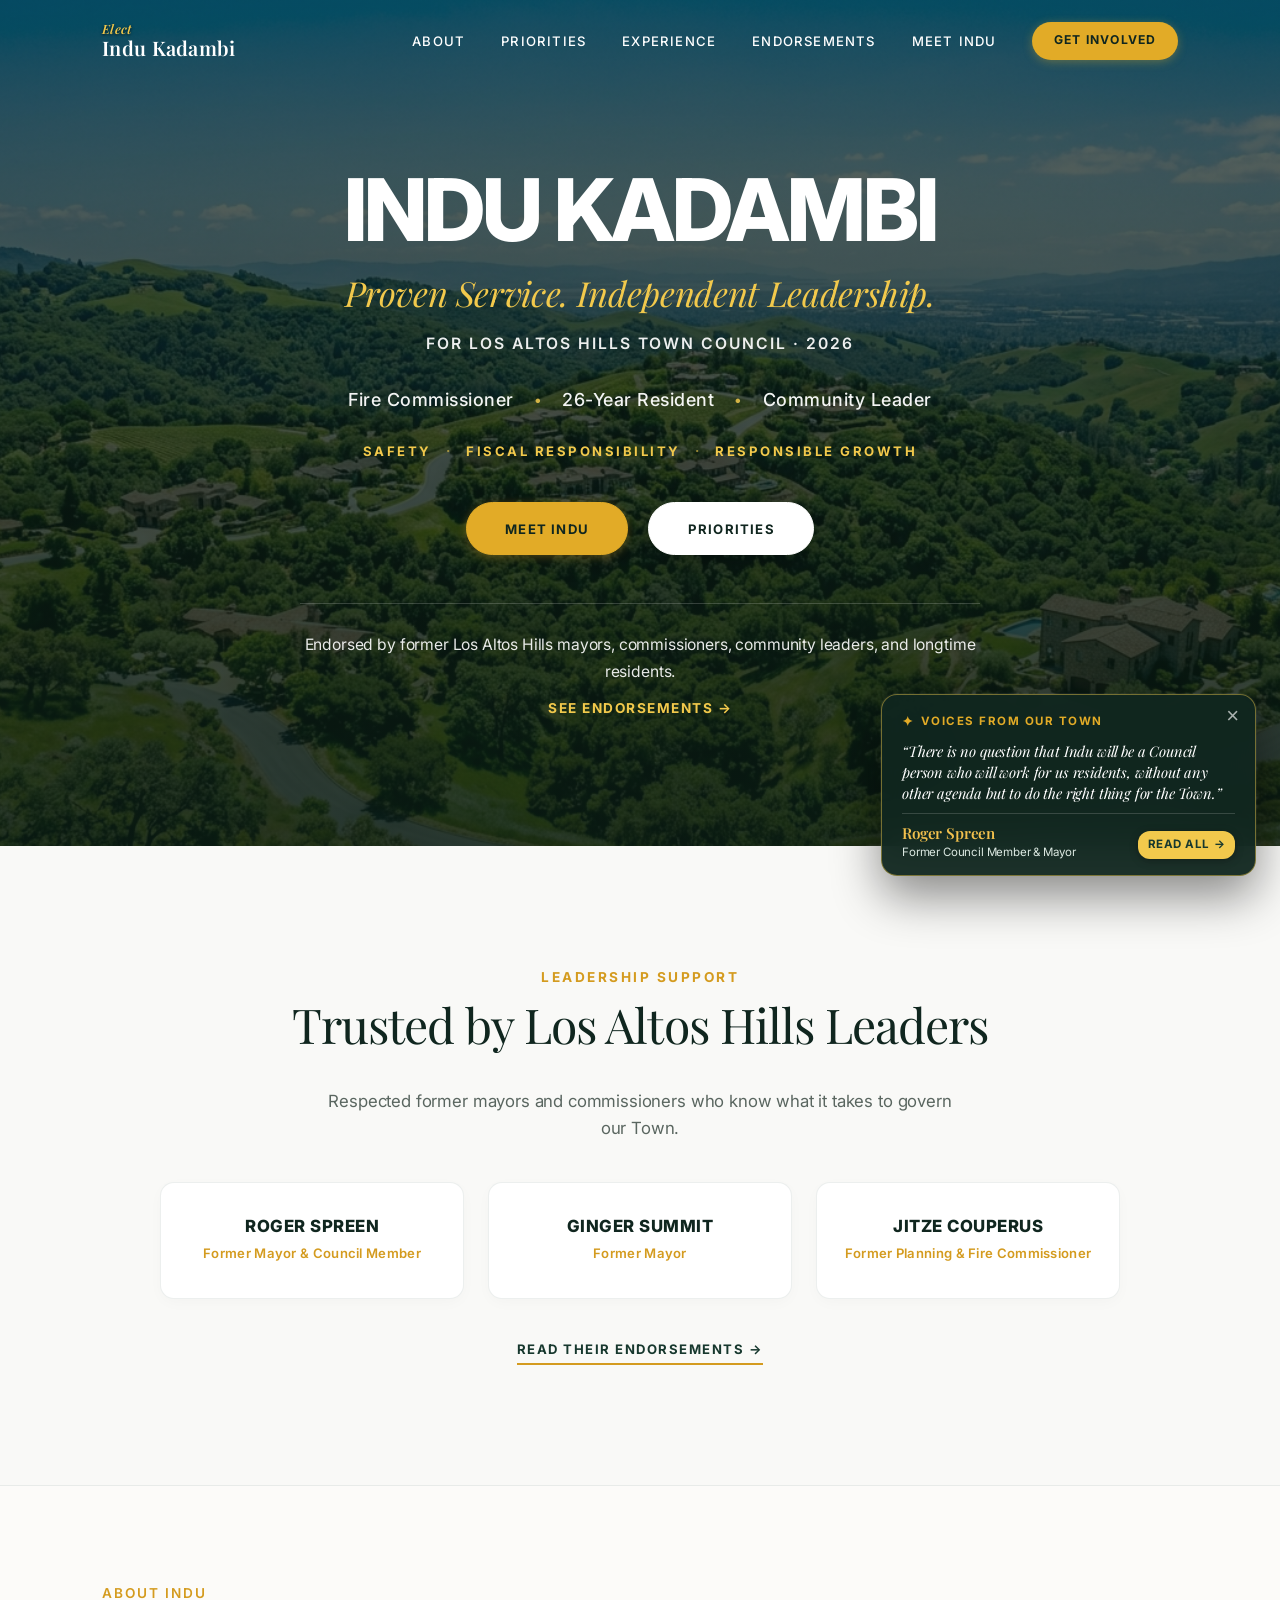
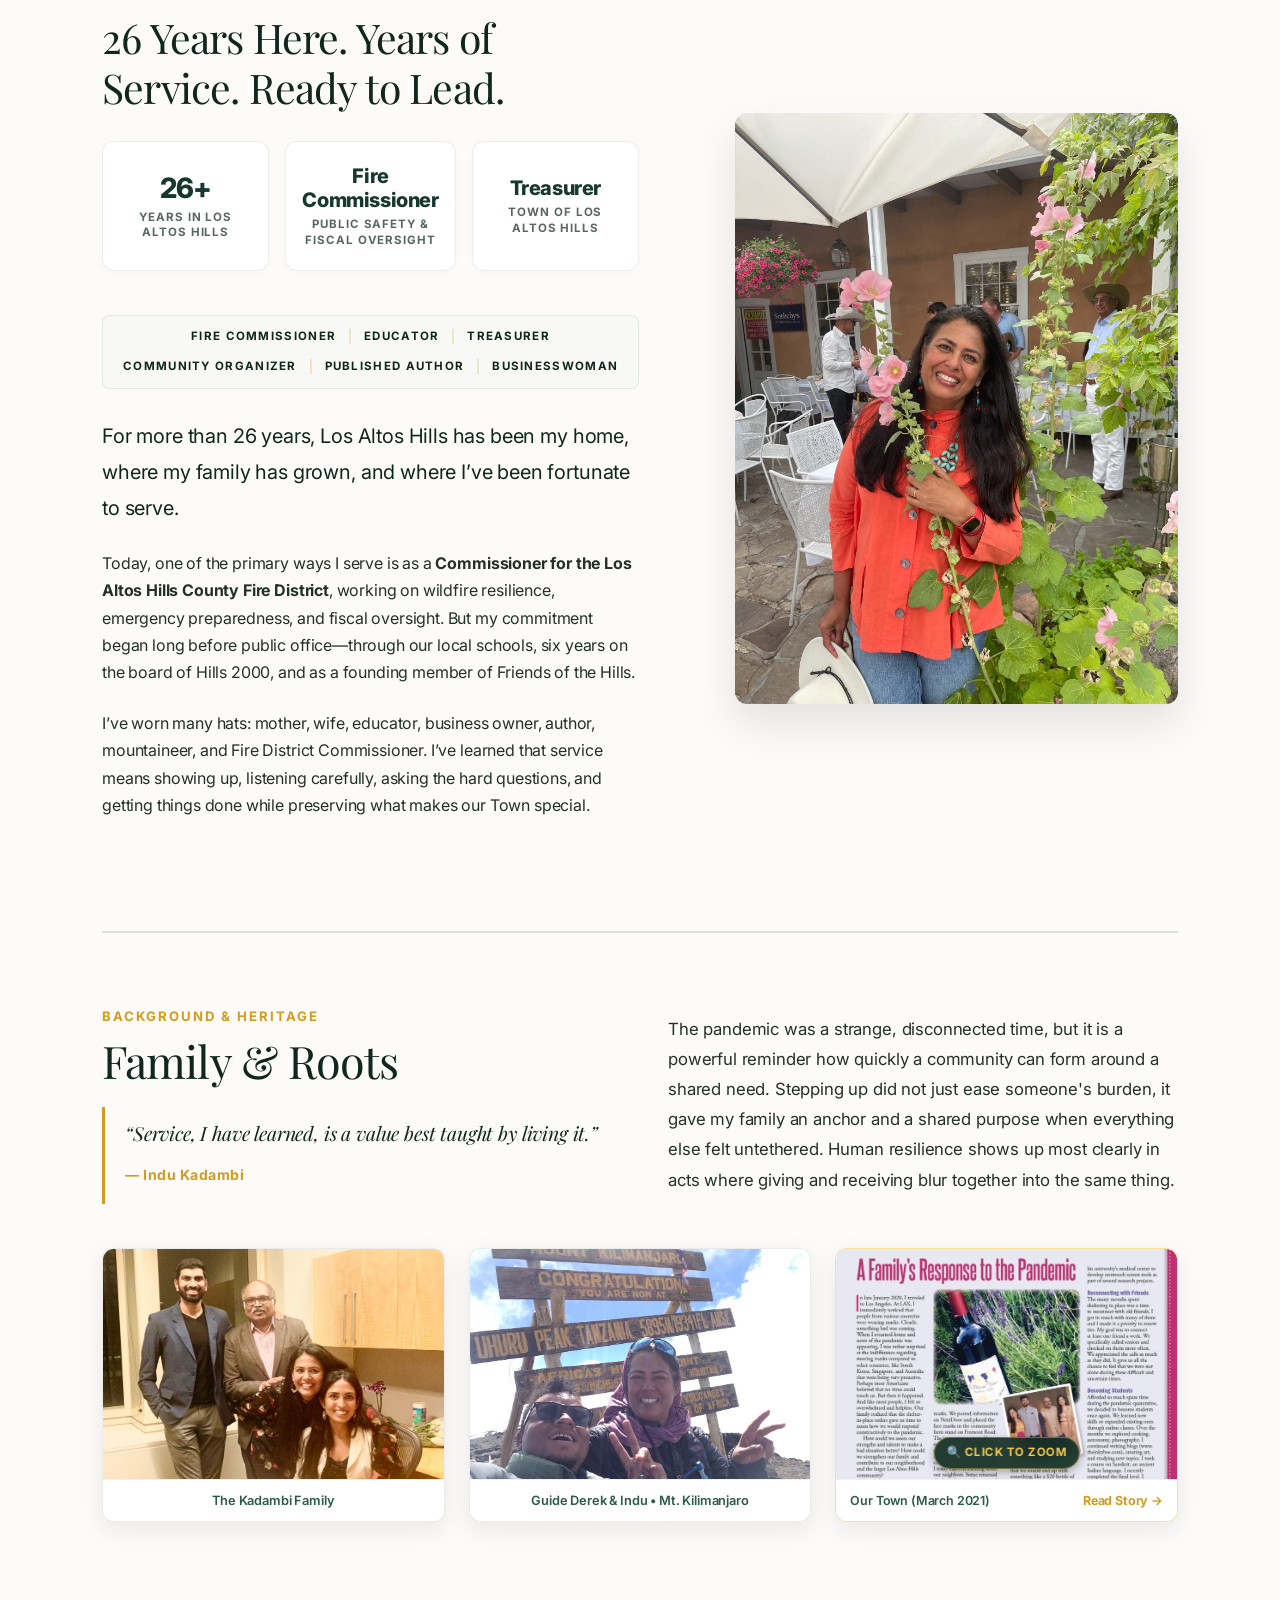
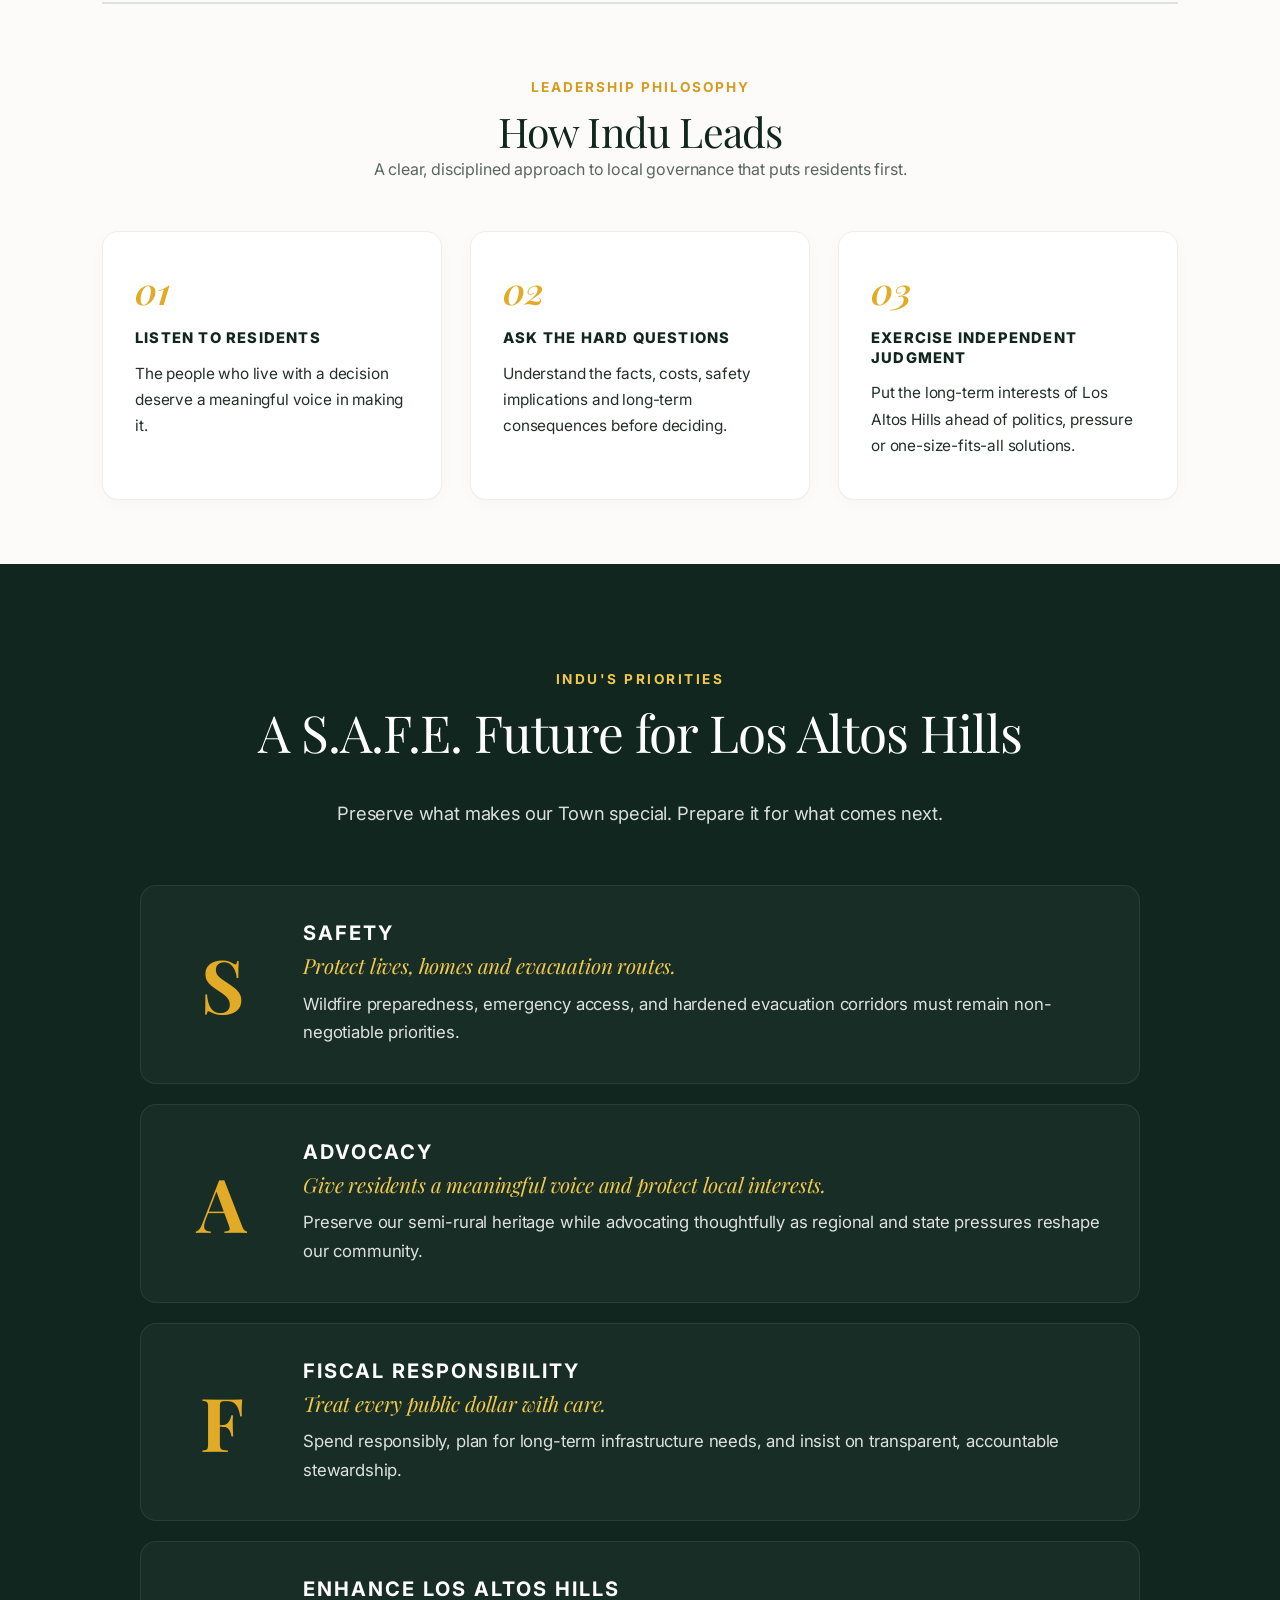
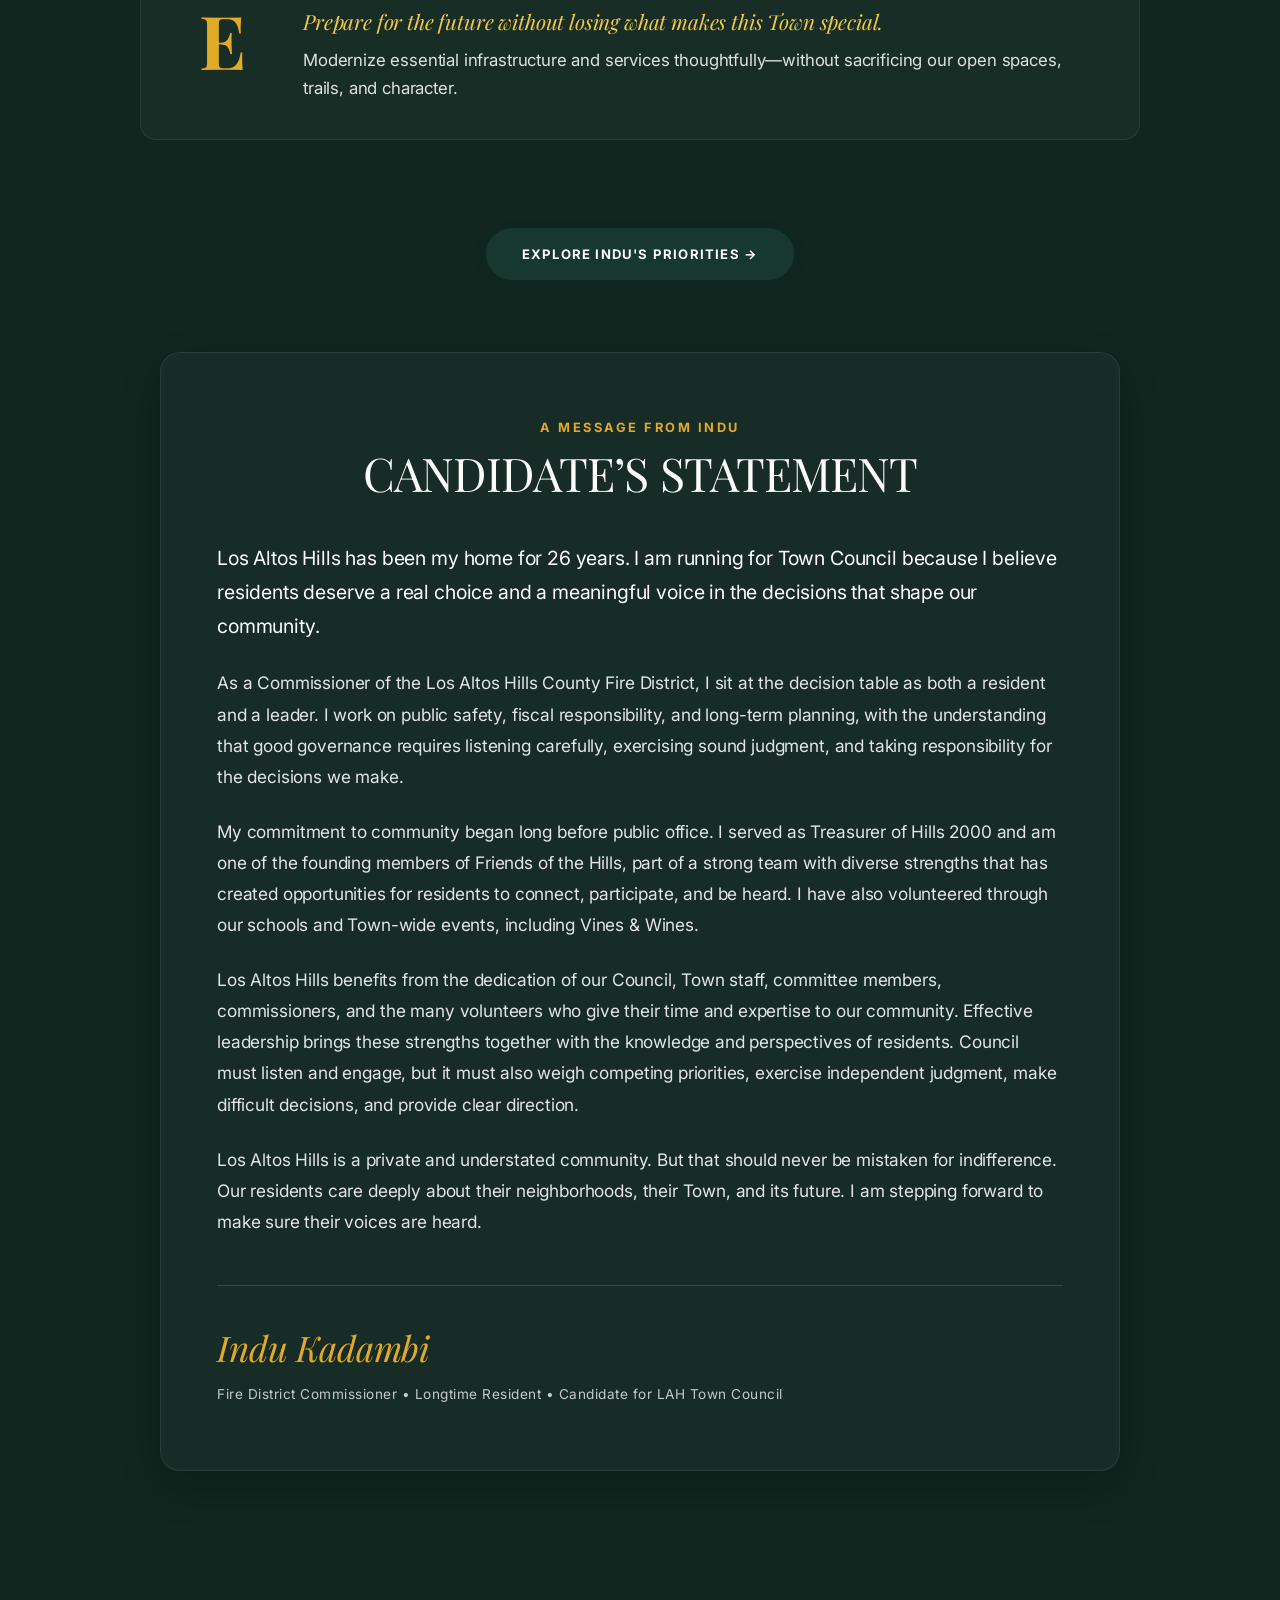
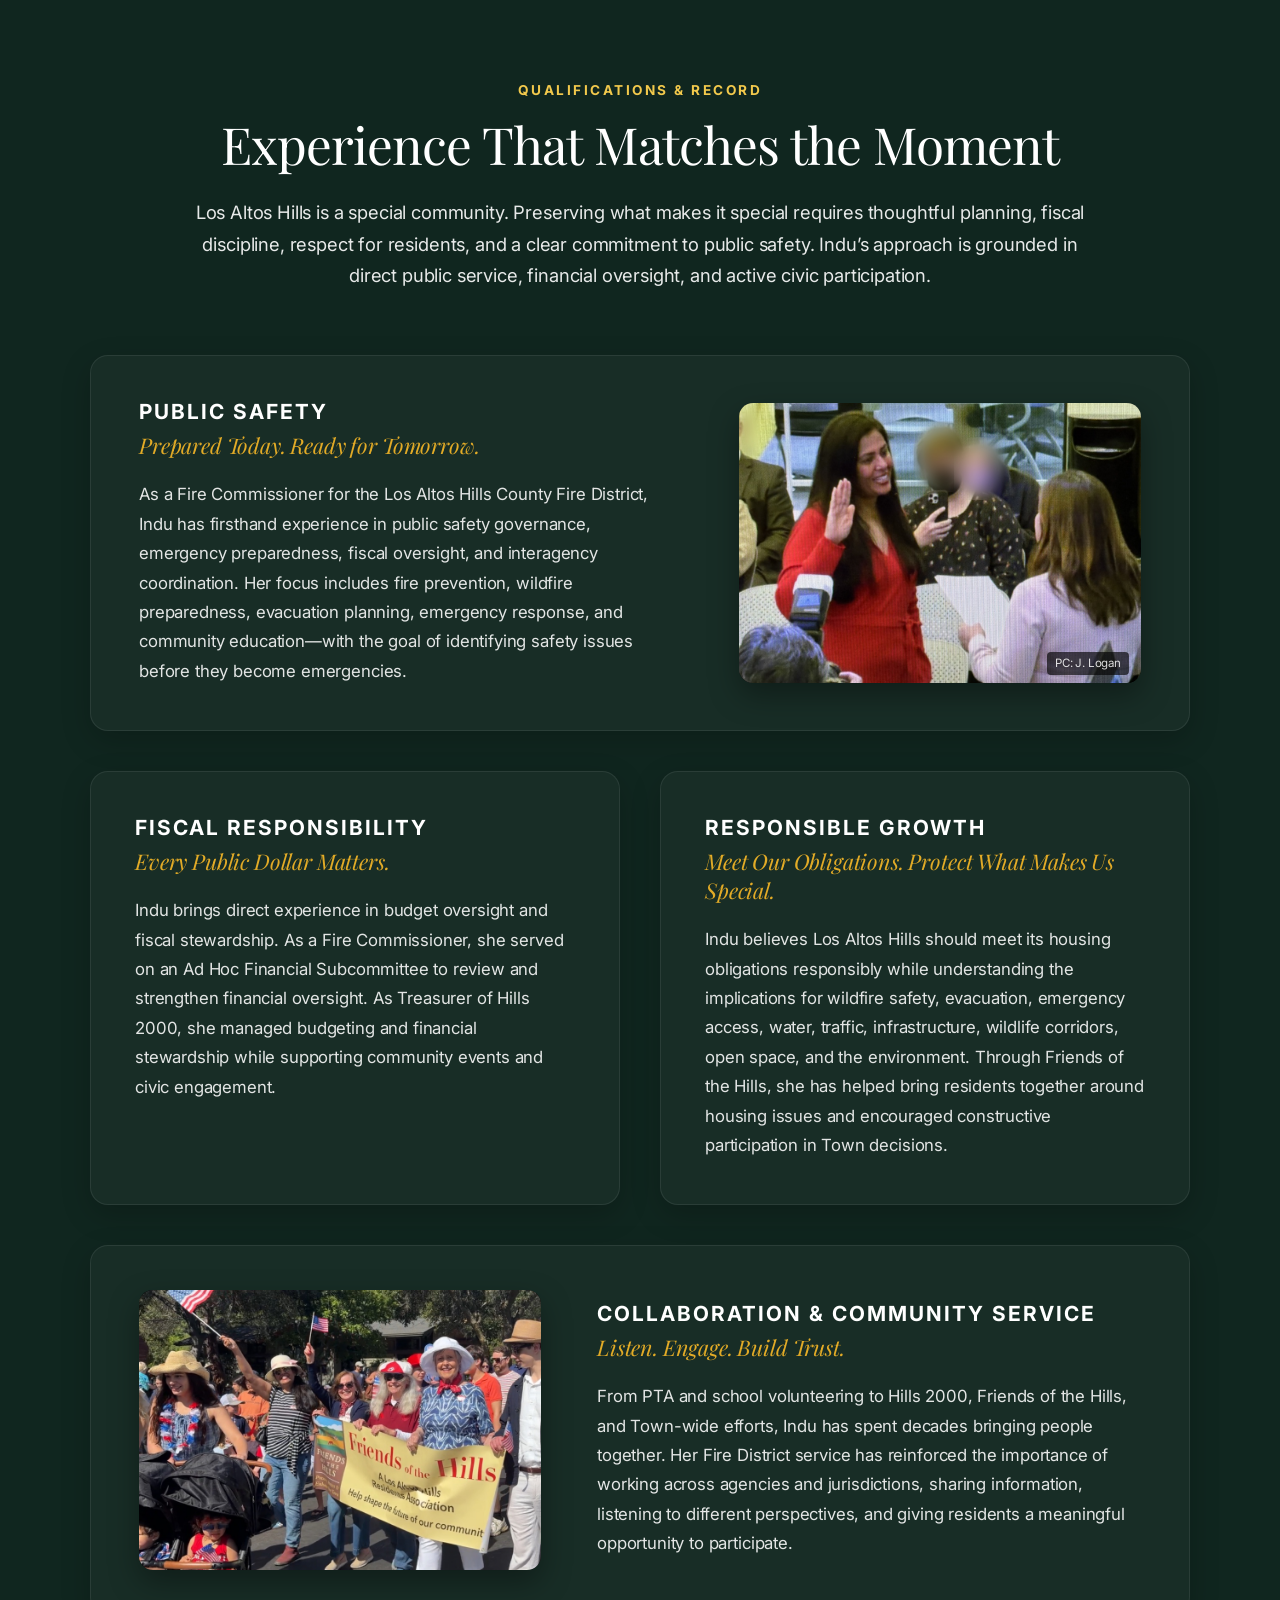
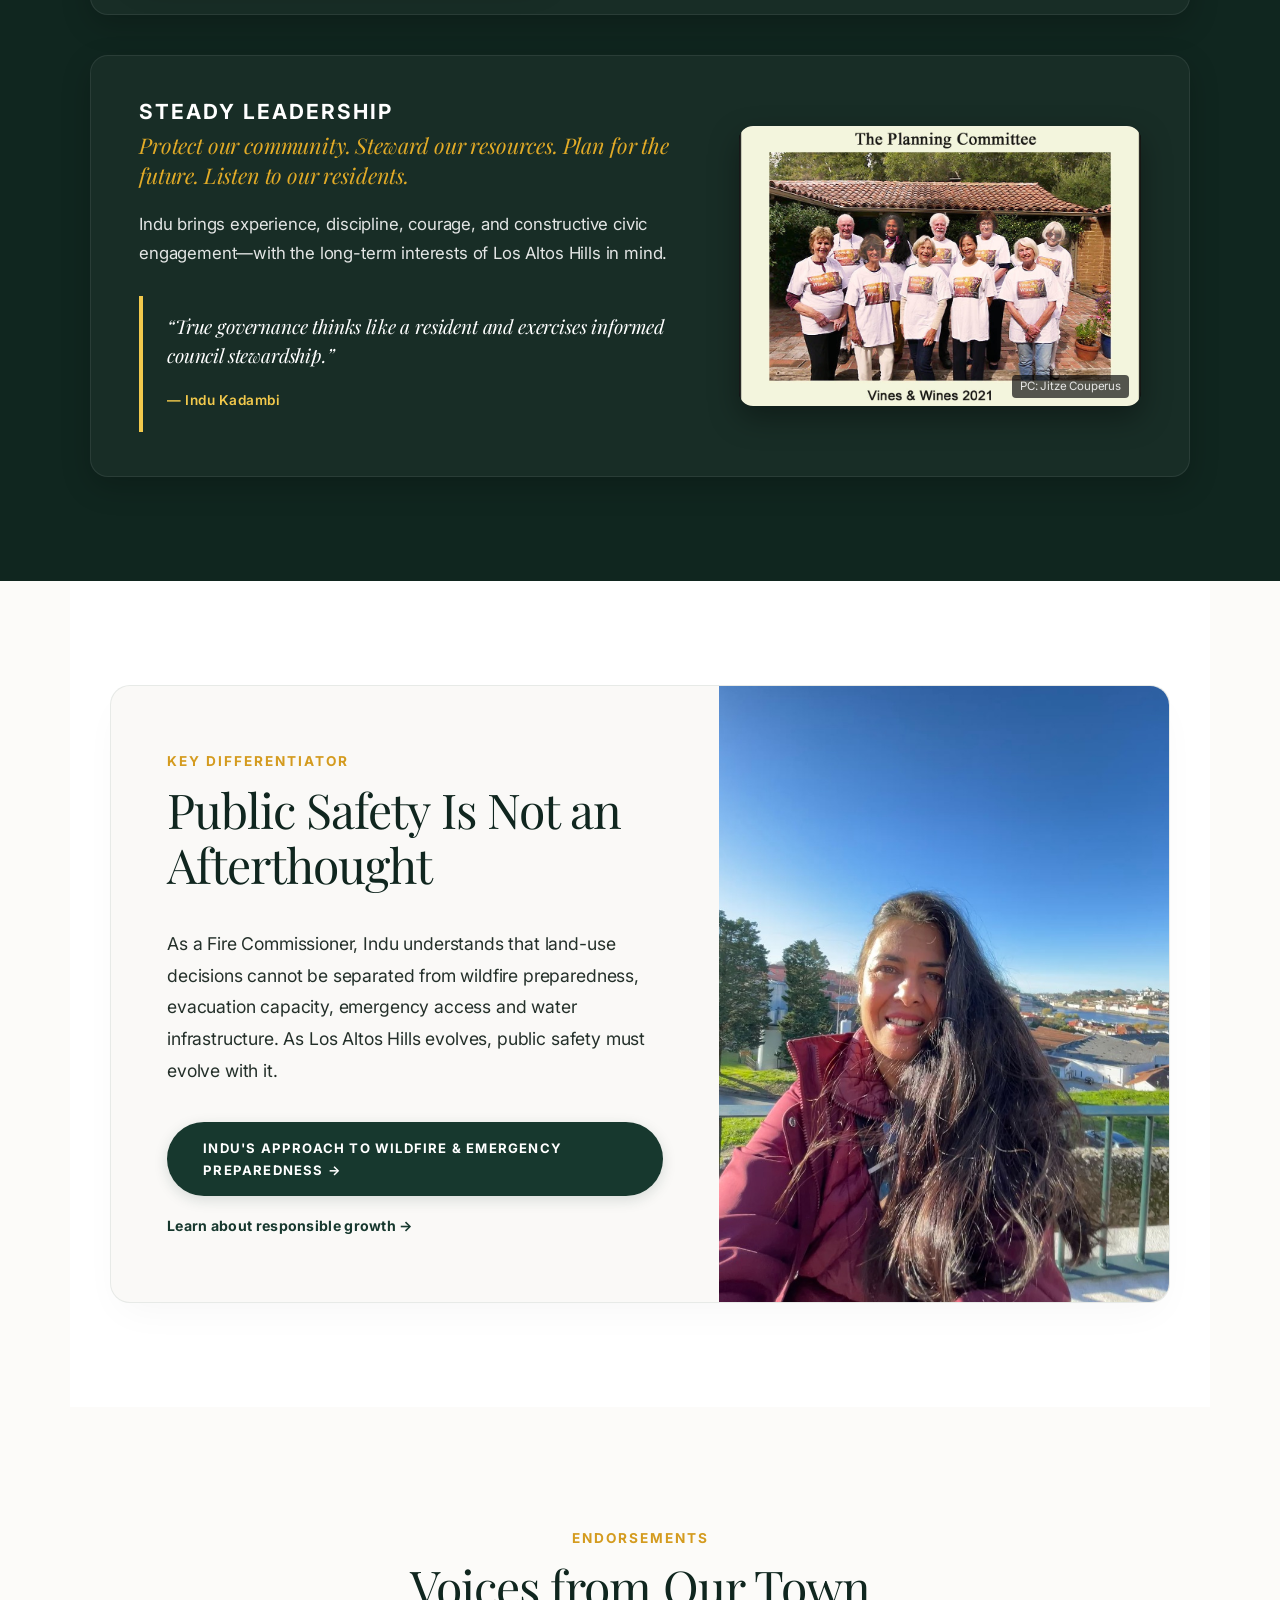
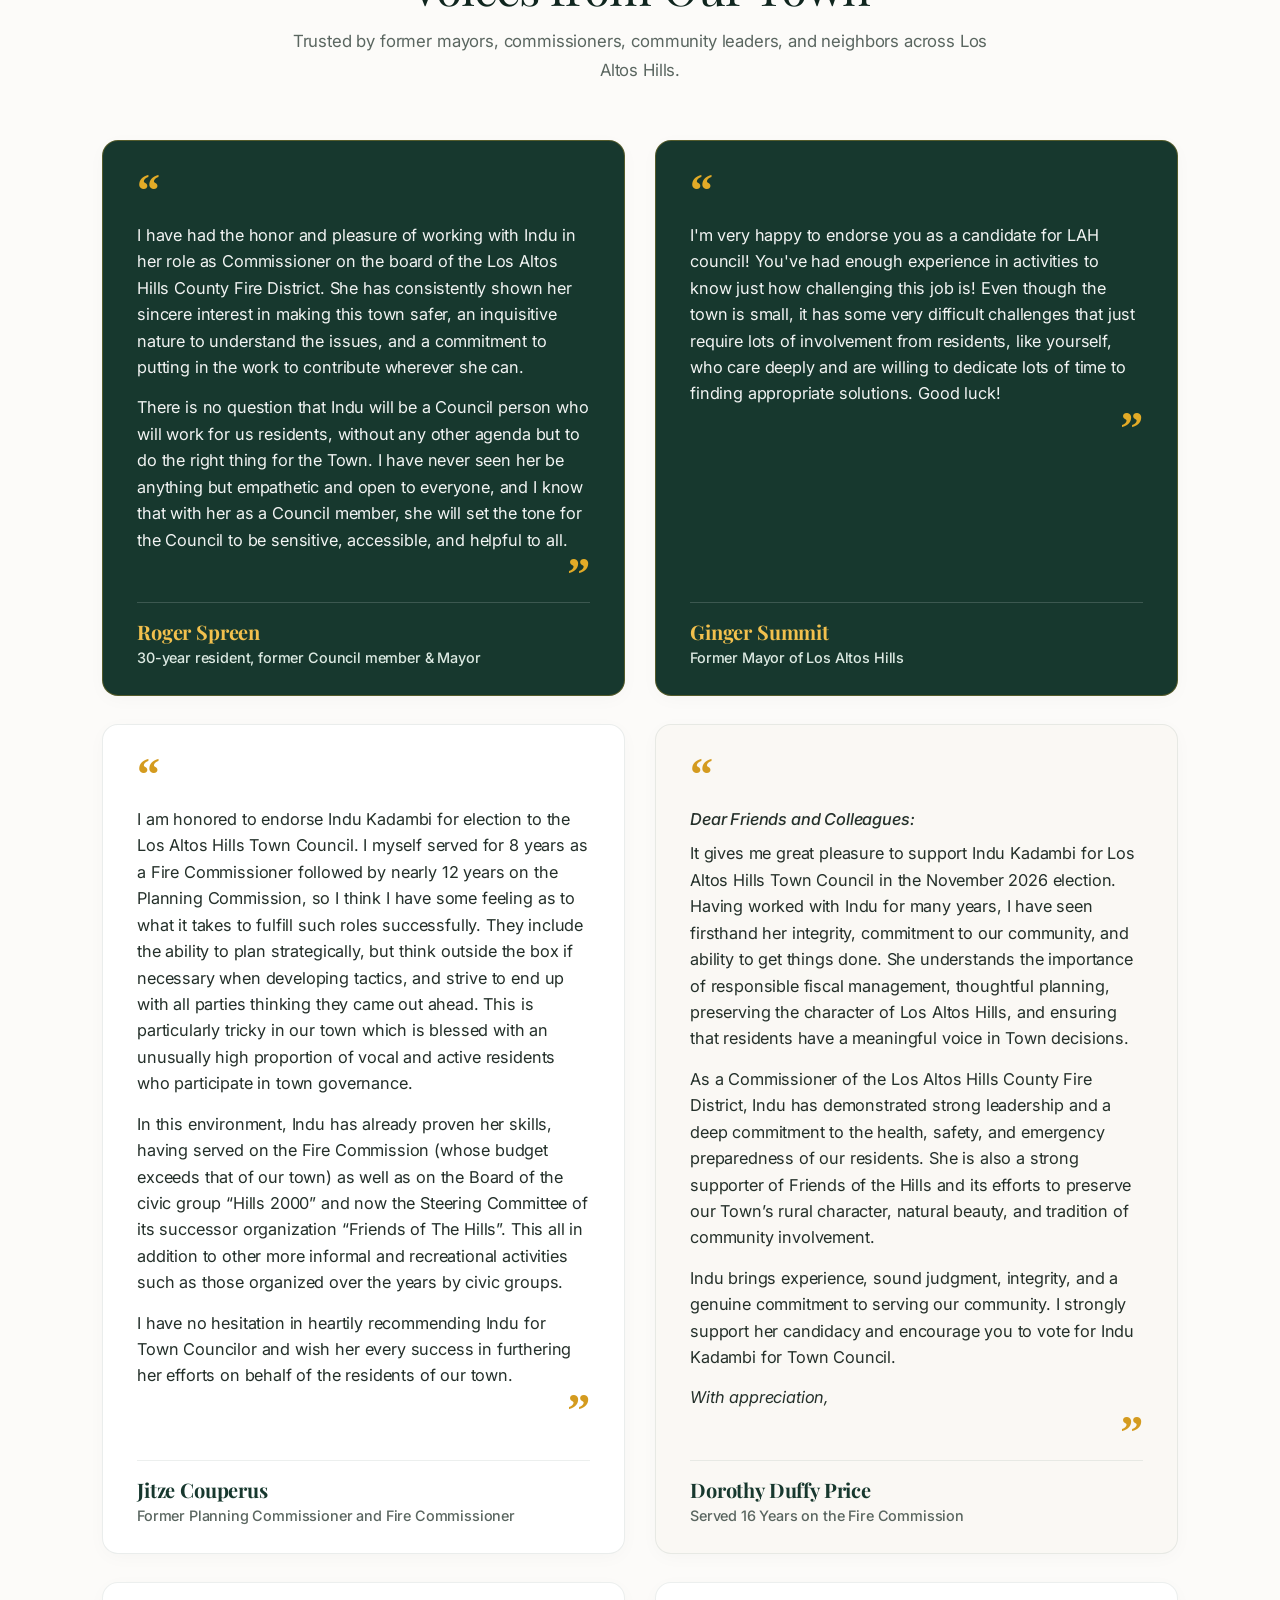
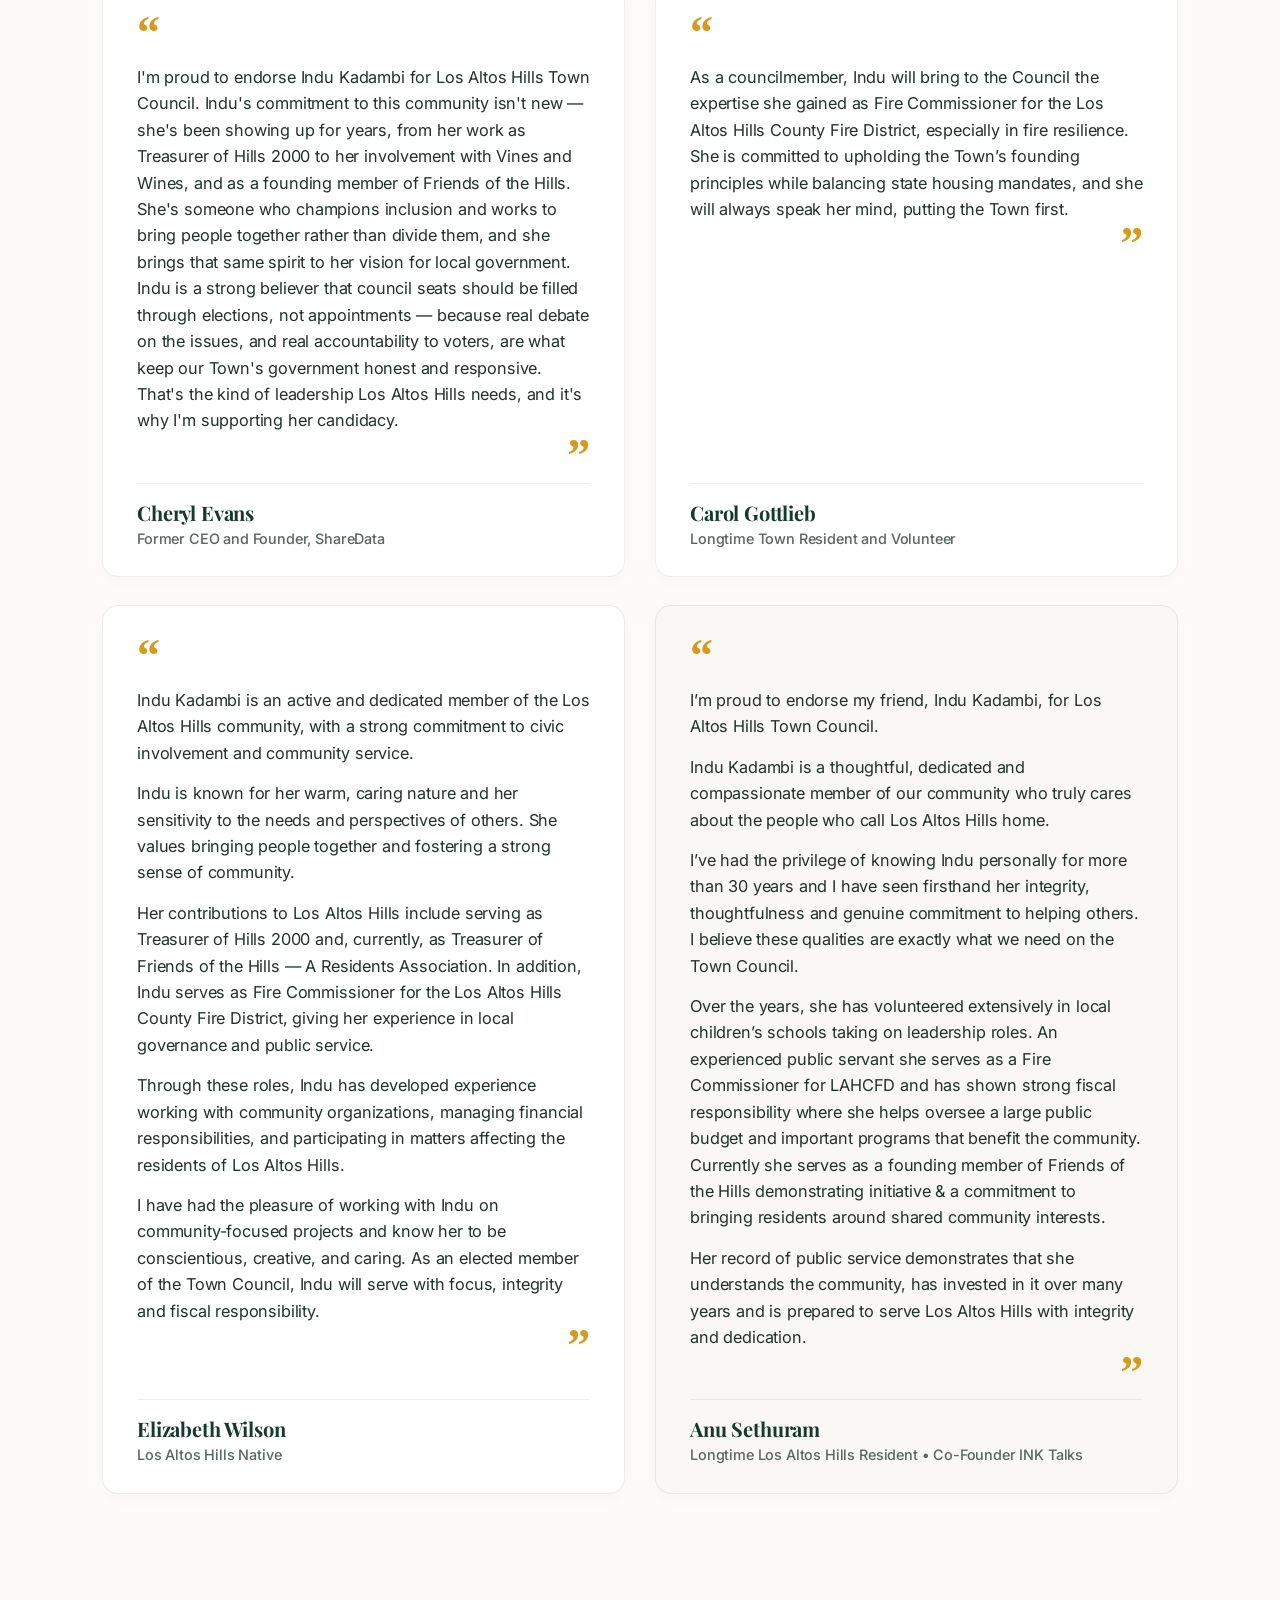
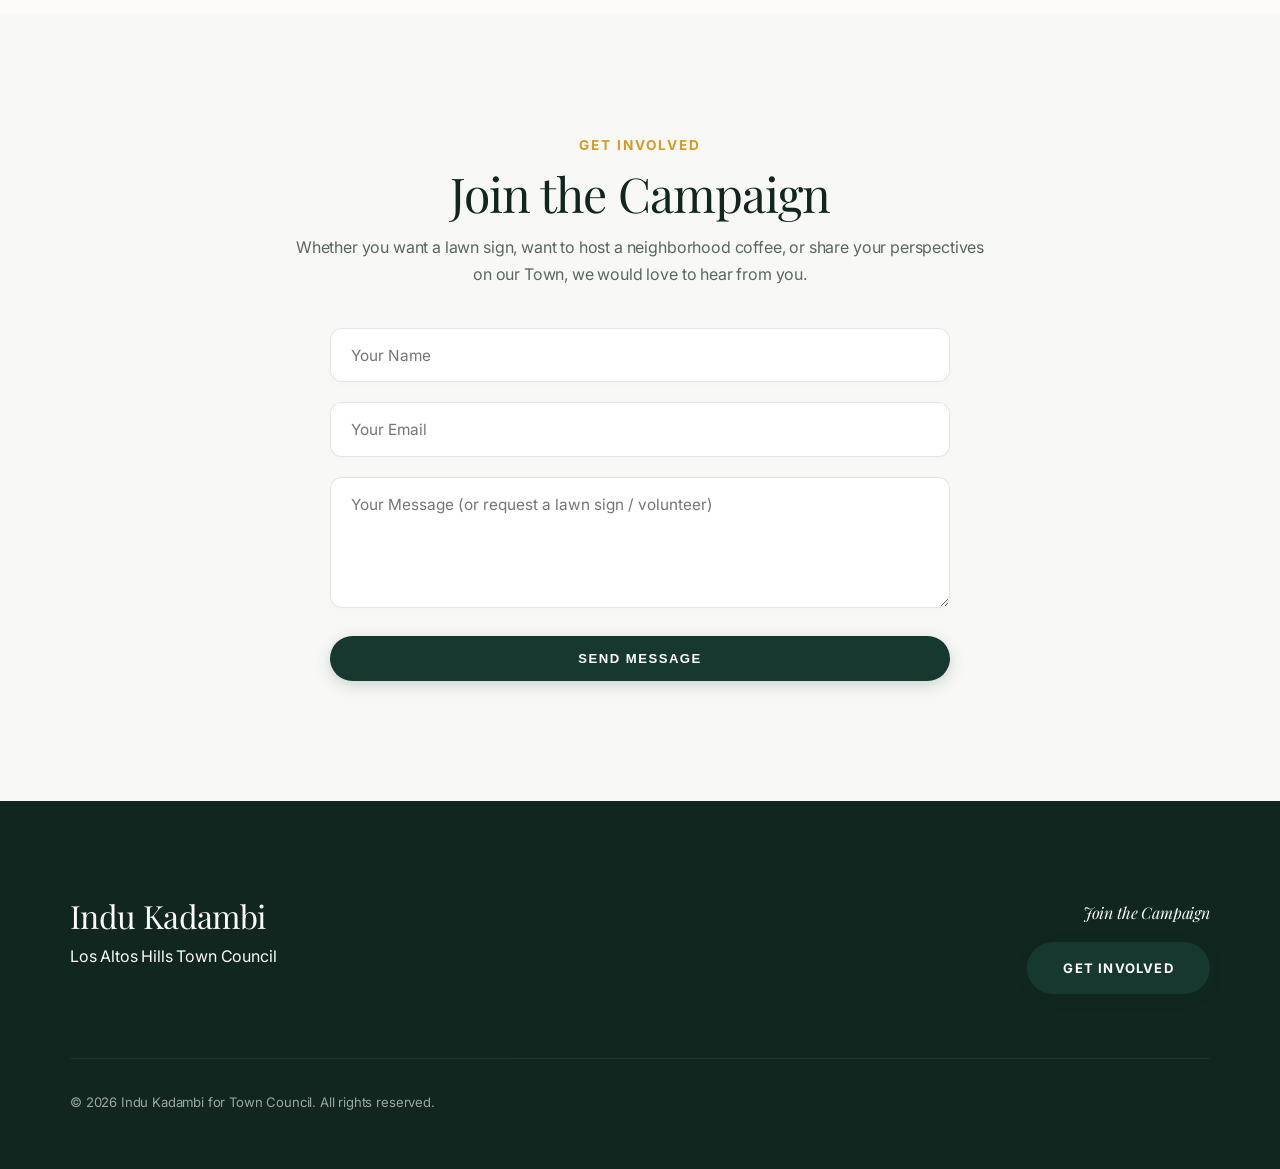
==== commit 8eb0538d: "Fix banner CTA buttons: High-contrast Radiant Gold and Pure White with dark green text" ====
--- a/index.html
+++ b/index.html
@@ -73,8 +73,8 @@
       </div>
 
       <div class="banner-cta-group">
-        <a href="#about" class="btn btn-banner-primary">MEET INDU</a>
-        <a href="#priorities" class="btn btn-banner-secondary">PRIORITIES</a>
+        <a href="#about" class="btn-banner-primary">MEET INDU</a>
+        <a href="#priorities" class="btn-banner-secondary">PRIORITIES</a>
       </div>
 
       <div class="endorsements-bridge-banner">
--- a/style.css
+++ b/style.css
@@ -270,45 +270,57 @@
 }
 
 .btn-banner-primary {
-  background: var(--color-gold);
-  color: var(--color-dark);
-  font-weight: 700;
-  letter-spacing: 1.2px;
-  padding: 0.88rem 2.35rem;
-  border-radius: 9999px;
-  text-transform: uppercase;
-  font-size: 0.82rem;
-  box-shadow: 0 4px 18px rgba(226, 171, 39, 0.35);
-  transition: all 0.25s cubic-bezier(0.16, 1, 0.3, 1);
-  text-decoration: none;
+  display: inline-flex !important;
+  align-items: center !important;
+  justify-content: center !important;
+  background: #E2AB27 !important;
+  color: #10261F !important;
+  font-weight: 700 !important;
+  letter-spacing: 1.2px !important;
+  padding: 0.9rem 2.4rem !important;
+  border-radius: 9999px !important;
+  text-transform: uppercase !important;
+  font-size: 0.82rem !important;
+  border: 1px solid #E2AB27 !important;
+  box-shadow: 0 6px 20px rgba(0, 0, 0, 0.25), 0 2px 8px rgba(226, 171, 39, 0.4) !important;
+  transition: all 0.25s cubic-bezier(0.16, 1, 0.3, 1) !important;
+  text-decoration: none !important;
+  cursor: pointer !important;
 }
 
 .btn-banner-primary:hover {
-  background: var(--color-gold-light);
-  transform: translateY(-2px);
-  box-shadow: 0 6px 24px rgba(226, 171, 39, 0.45);
+  background: #F4D068 !important;
+  border-color: #F4D068 !important;
+  color: #10261F !important;
+  transform: translateY(-2px) !important;
+  box-shadow: 0 10px 26px rgba(0, 0, 0, 0.3), 0 4px 12px rgba(226, 171, 39, 0.5) !important;
 }
 
 .btn-banner-secondary {
-  background: rgba(255, 255, 255, 0.08);
-  backdrop-filter: blur(8px);
-  -webkit-backdrop-filter: blur(8px);
-  color: #FFFFFF;
-  border: 1px solid rgba(255, 255, 255, 0.3);
-  font-weight: 700;
-  letter-spacing: 1.2px;
-  padding: 0.88rem 2.35rem;
-  border-radius: 9999px;
-  text-transform: uppercase;
-  font-size: 0.82rem;
-  transition: all 0.25s cubic-bezier(0.16, 1, 0.3, 1);
-  text-decoration: none;
+  display: inline-flex !important;
+  align-items: center !important;
+  justify-content: center !important;
+  background: #FFFFFF !important;
+  color: #10261F !important;
+  font-weight: 700 !important;
+  letter-spacing: 1.2px !important;
+  padding: 0.9rem 2.4rem !important;
+  border-radius: 9999px !important;
+  text-transform: uppercase !important;
+  font-size: 0.82rem !important;
+  border: 1px solid #FFFFFF !important;
+  box-shadow: 0 6px 20px rgba(0, 0, 0, 0.25) !important;
+  transition: all 0.25s cubic-bezier(0.16, 1, 0.3, 1) !important;
+  text-decoration: none !important;
+  cursor: pointer !important;
 }
 
 .btn-banner-secondary:hover {
-  background: rgba(255, 255, 255, 0.18);
-  border-color: rgba(255, 255, 255, 0.6);
-  transform: translateY(-2px);
+  background: #F5F5F0 !important;
+  border-color: #F5F5F0 !important;
+  color: #10261F !important;
+  transform: translateY(-2px) !important;
+  box-shadow: 0 10px 26px rgba(0, 0, 0, 0.35) !important;
 }
 
 .endorsements-bridge-banner {
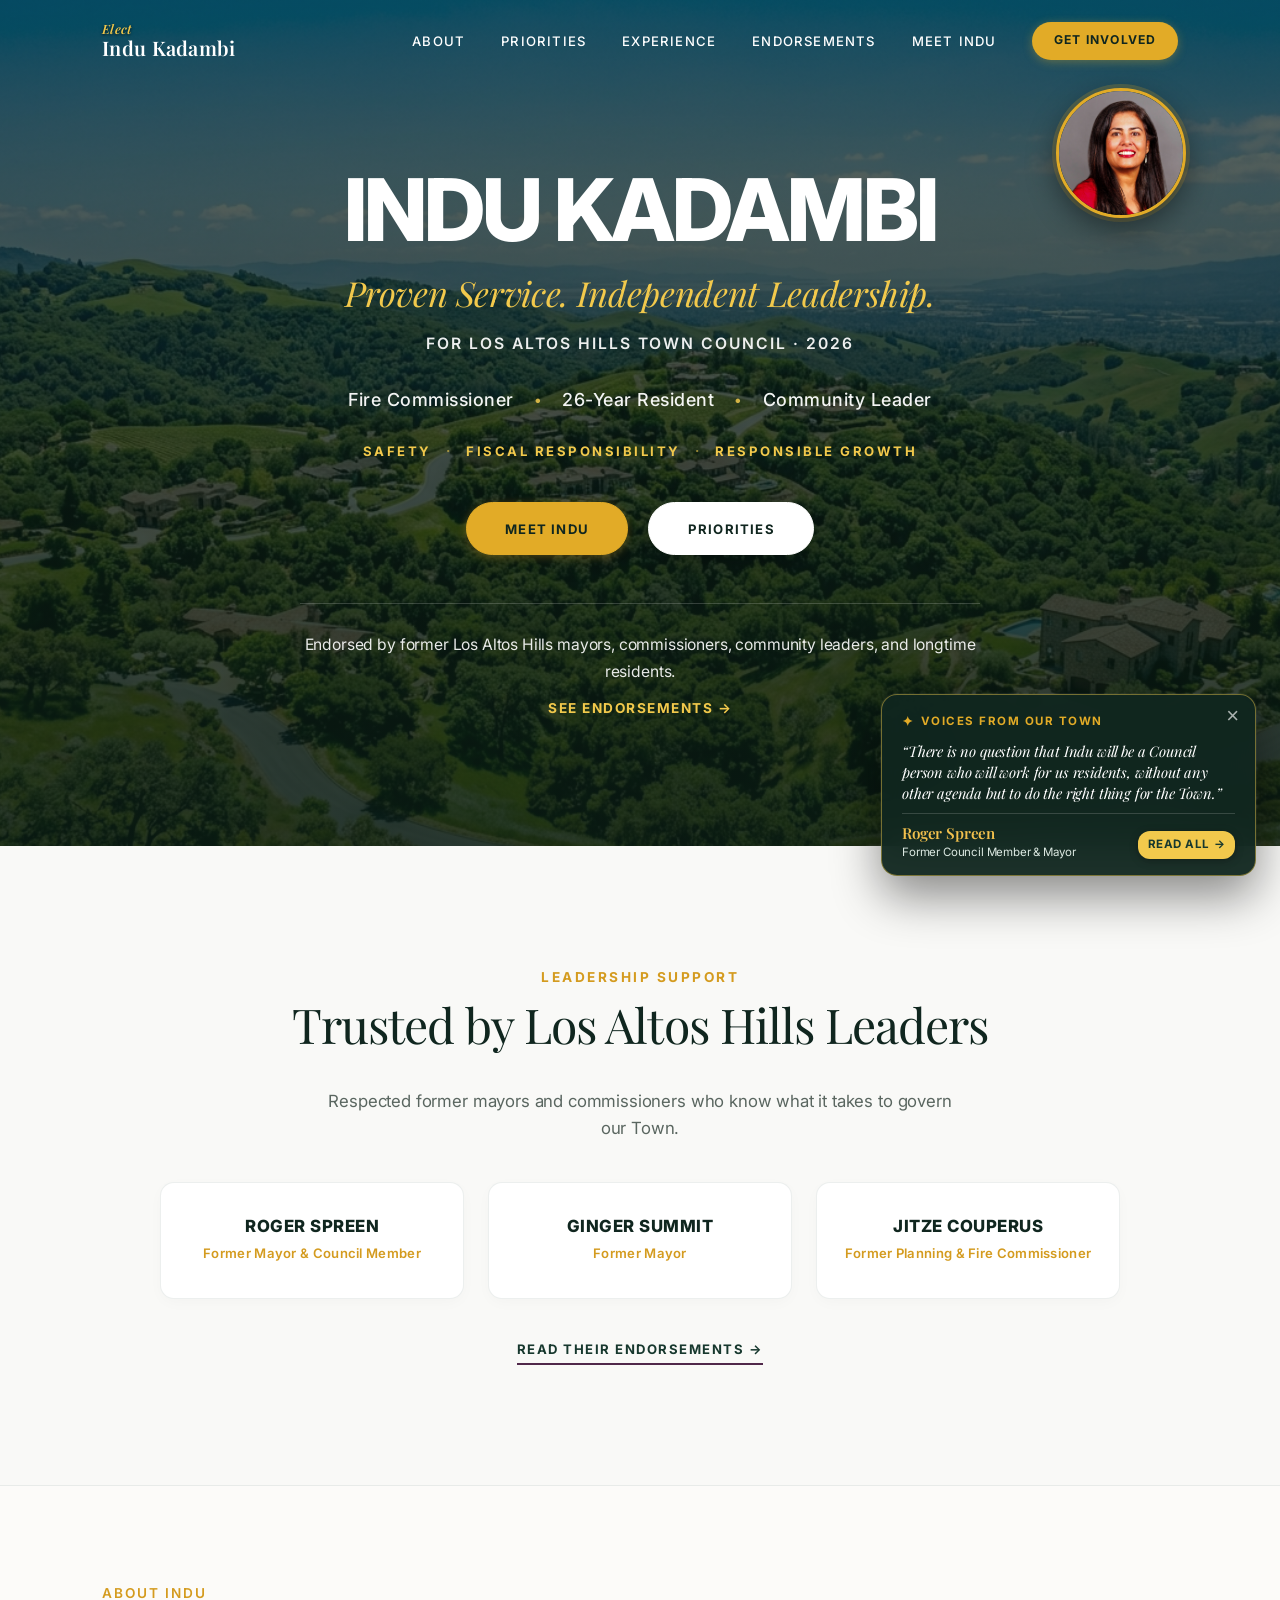
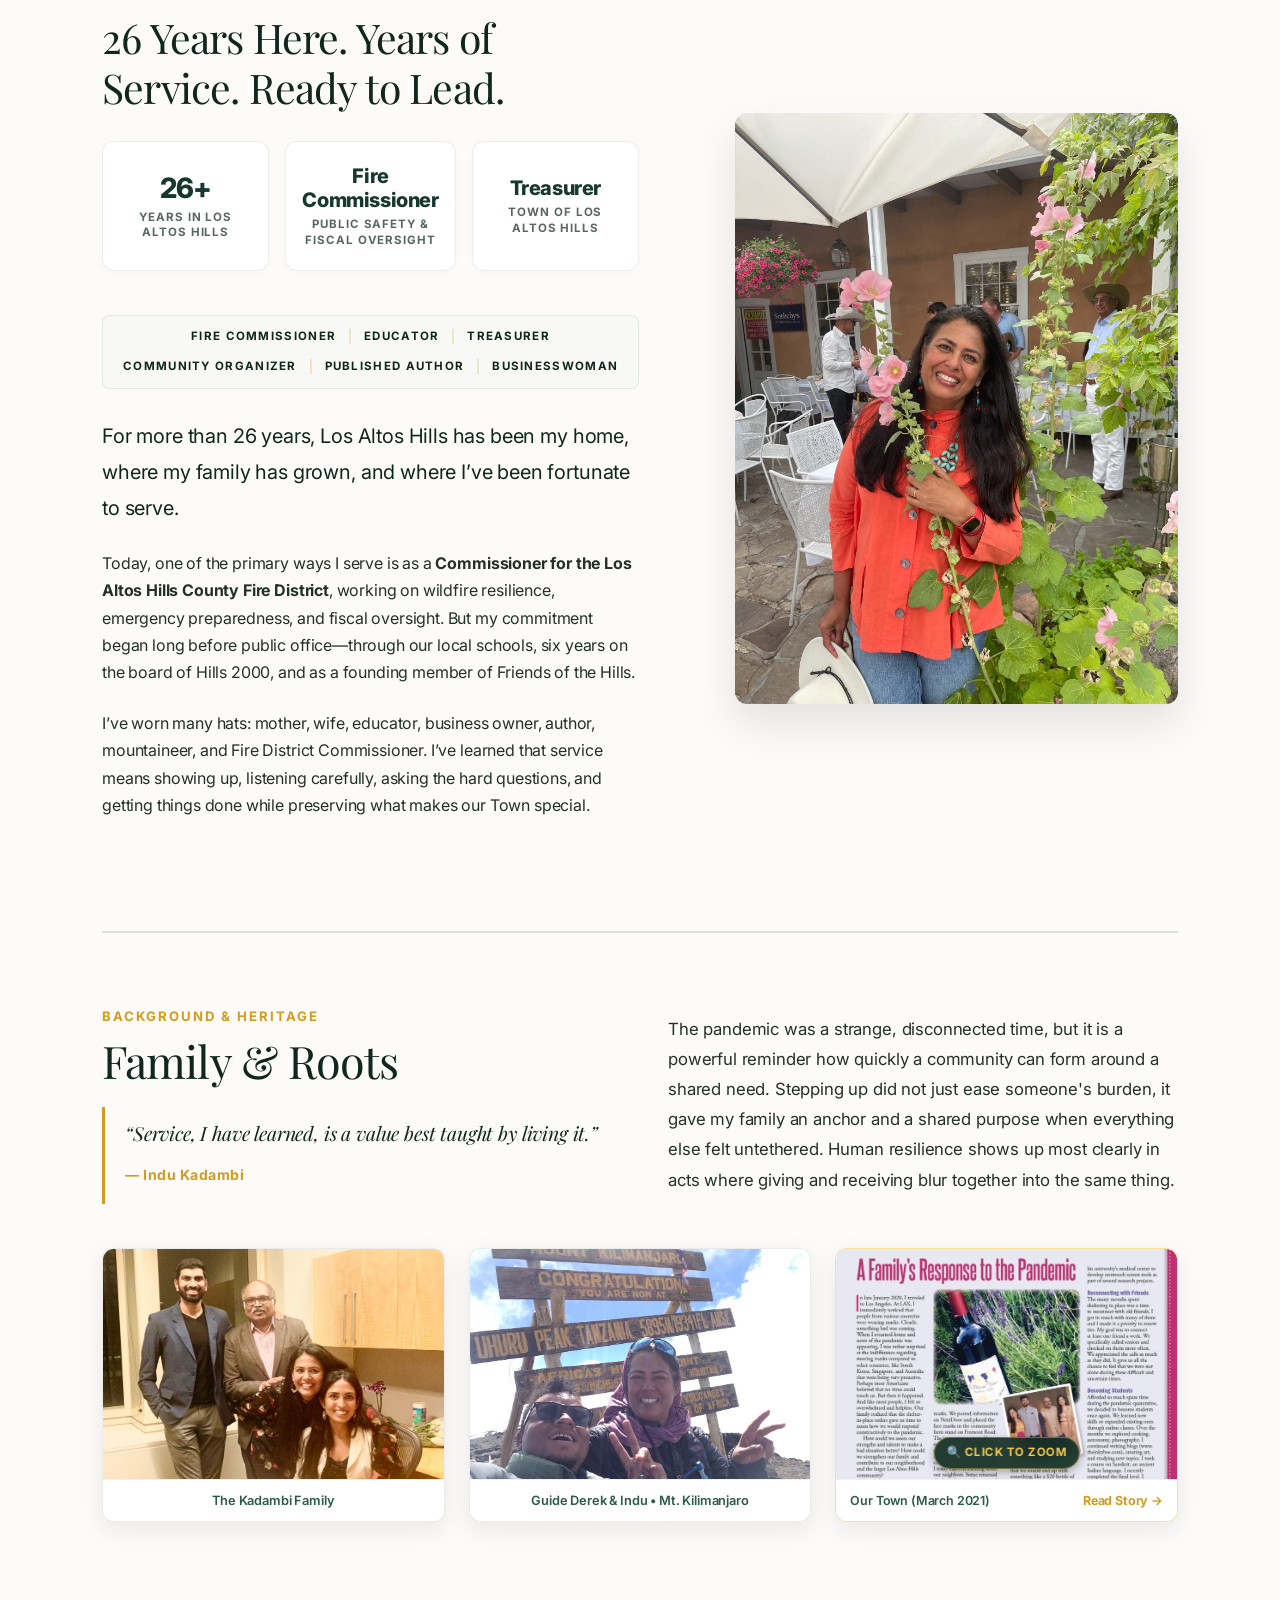
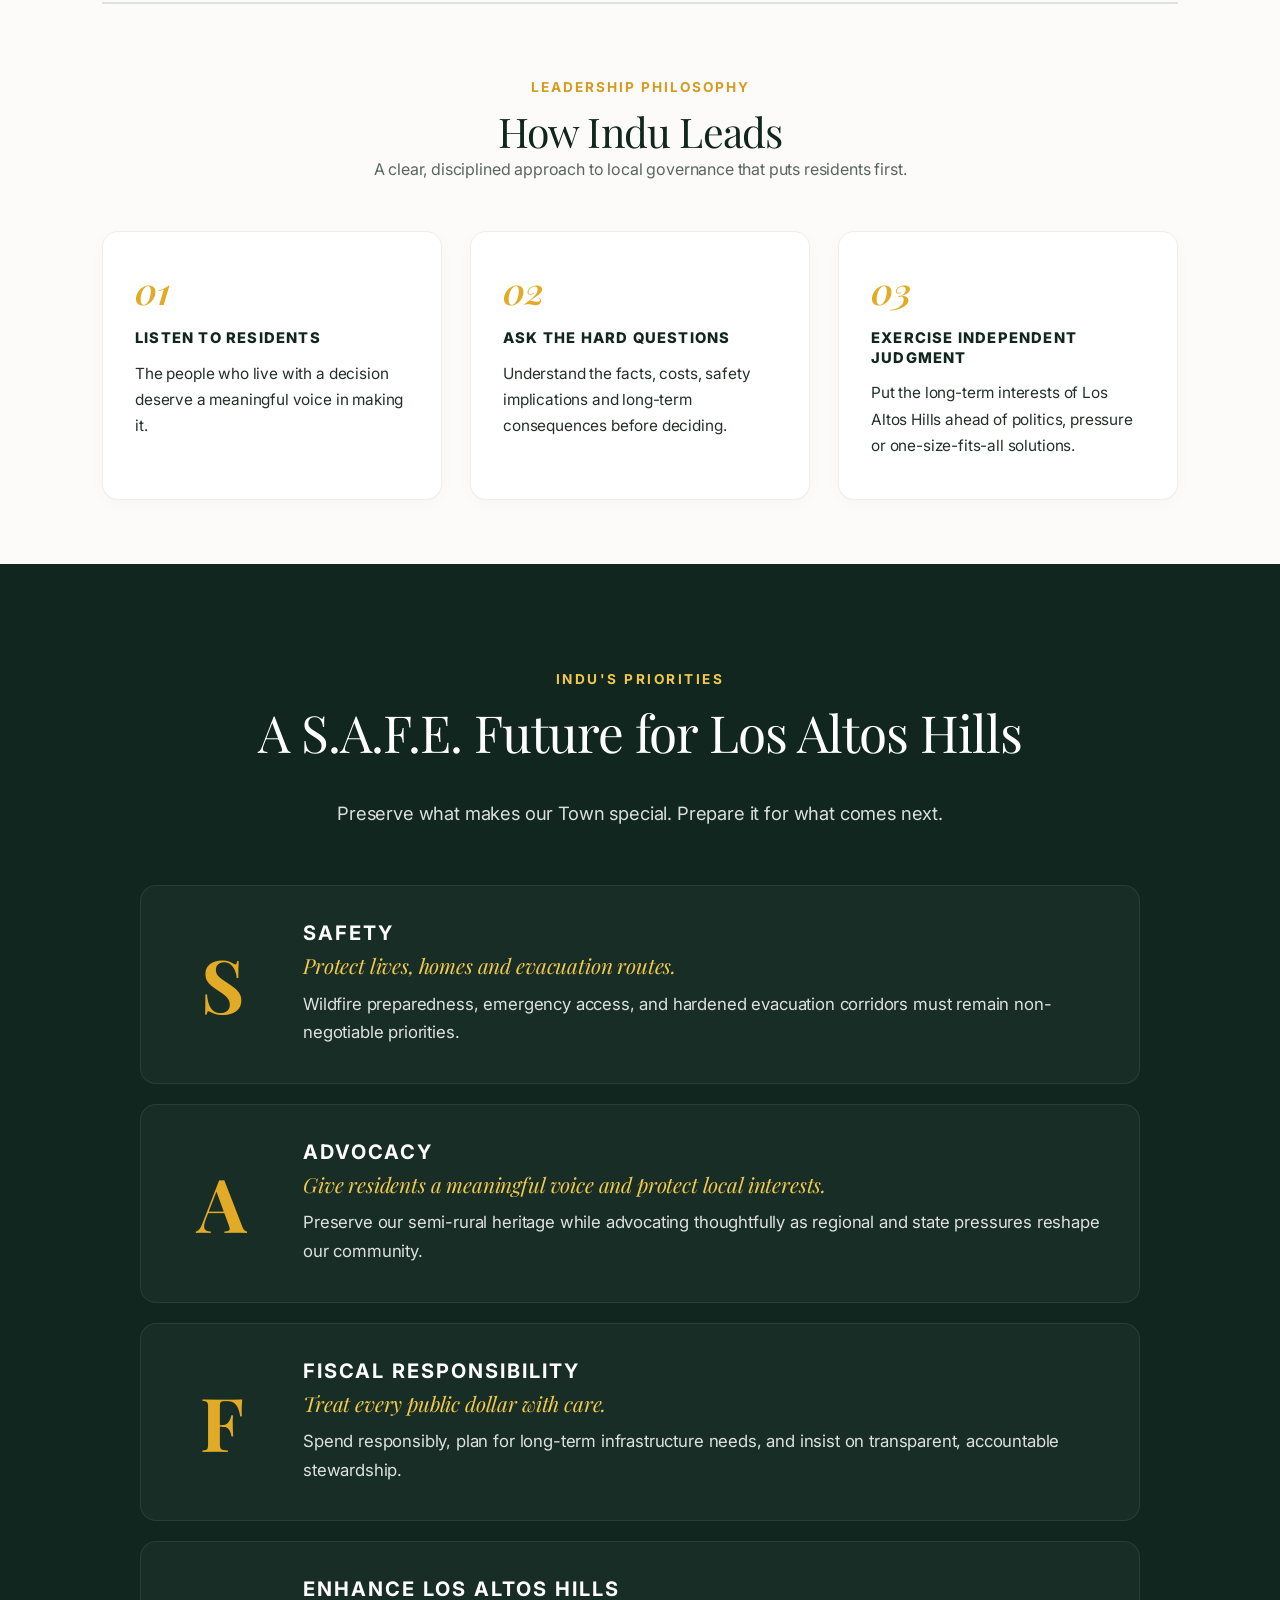
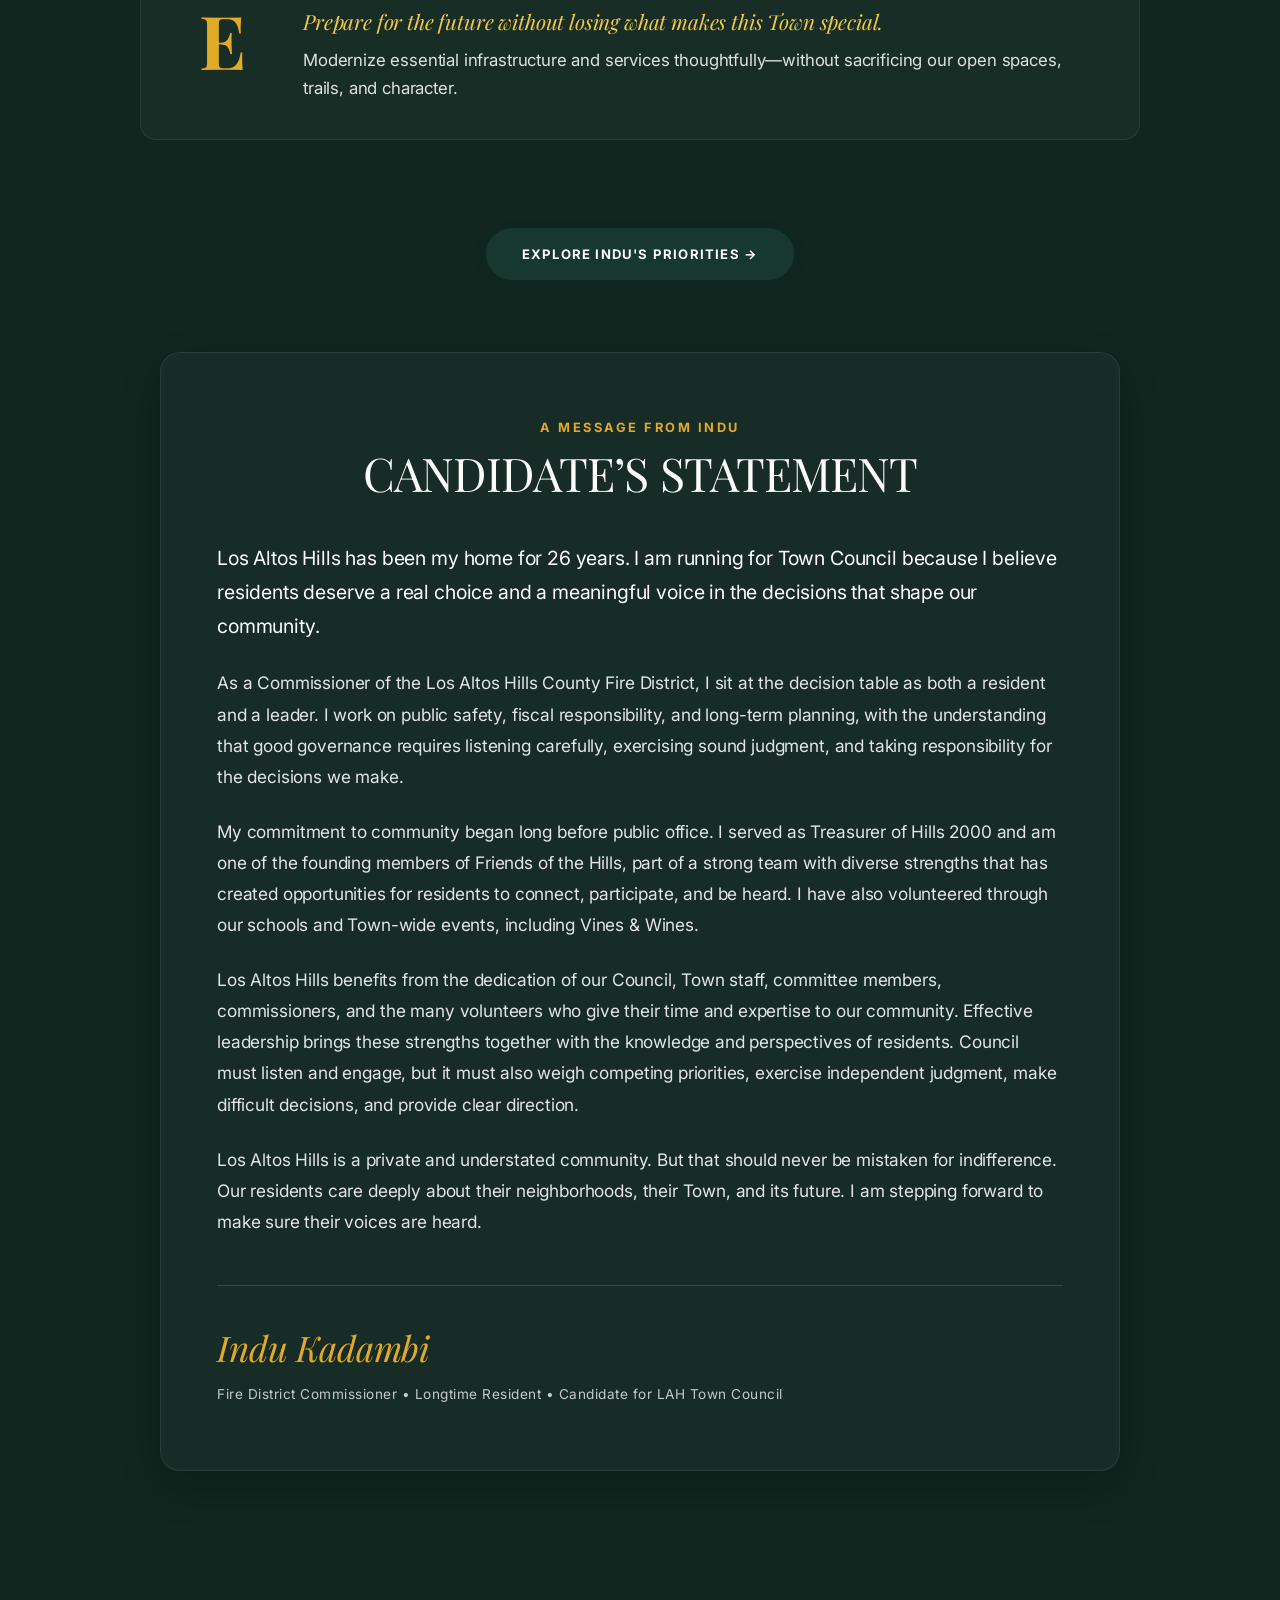
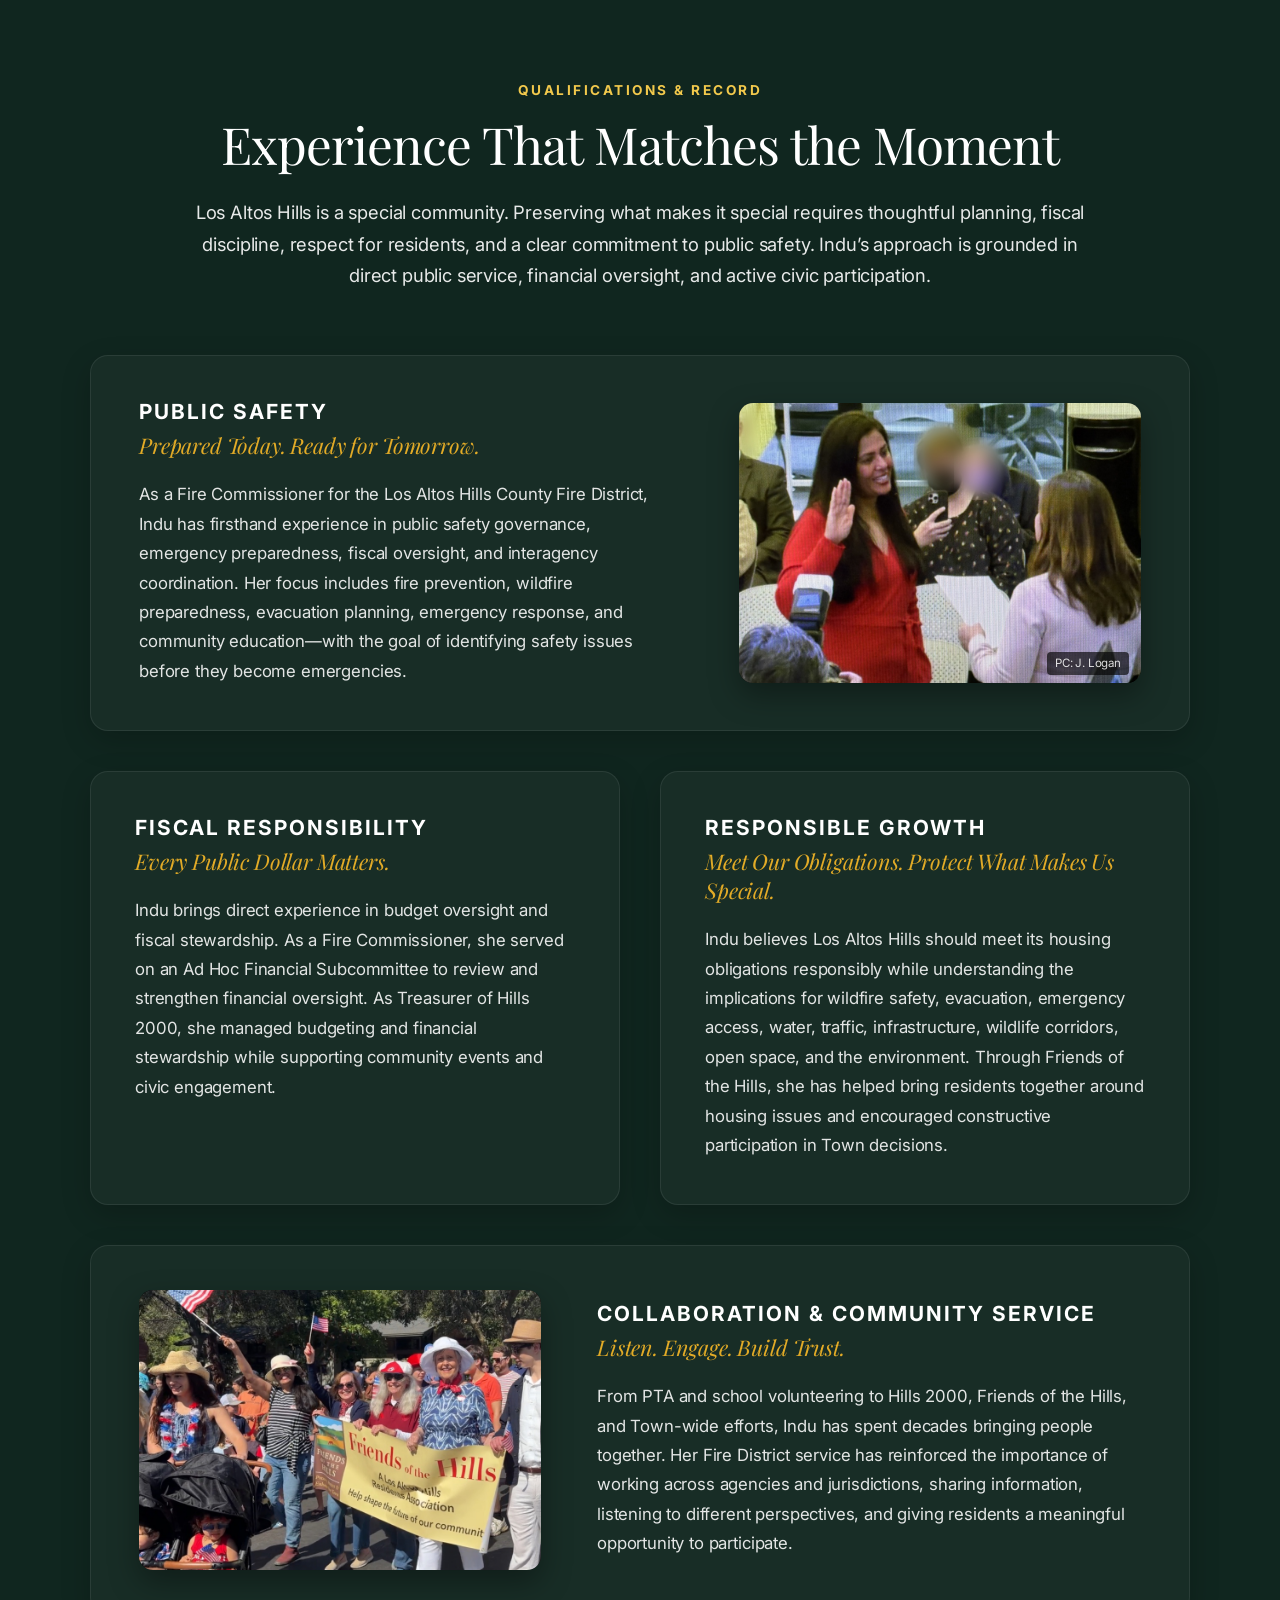
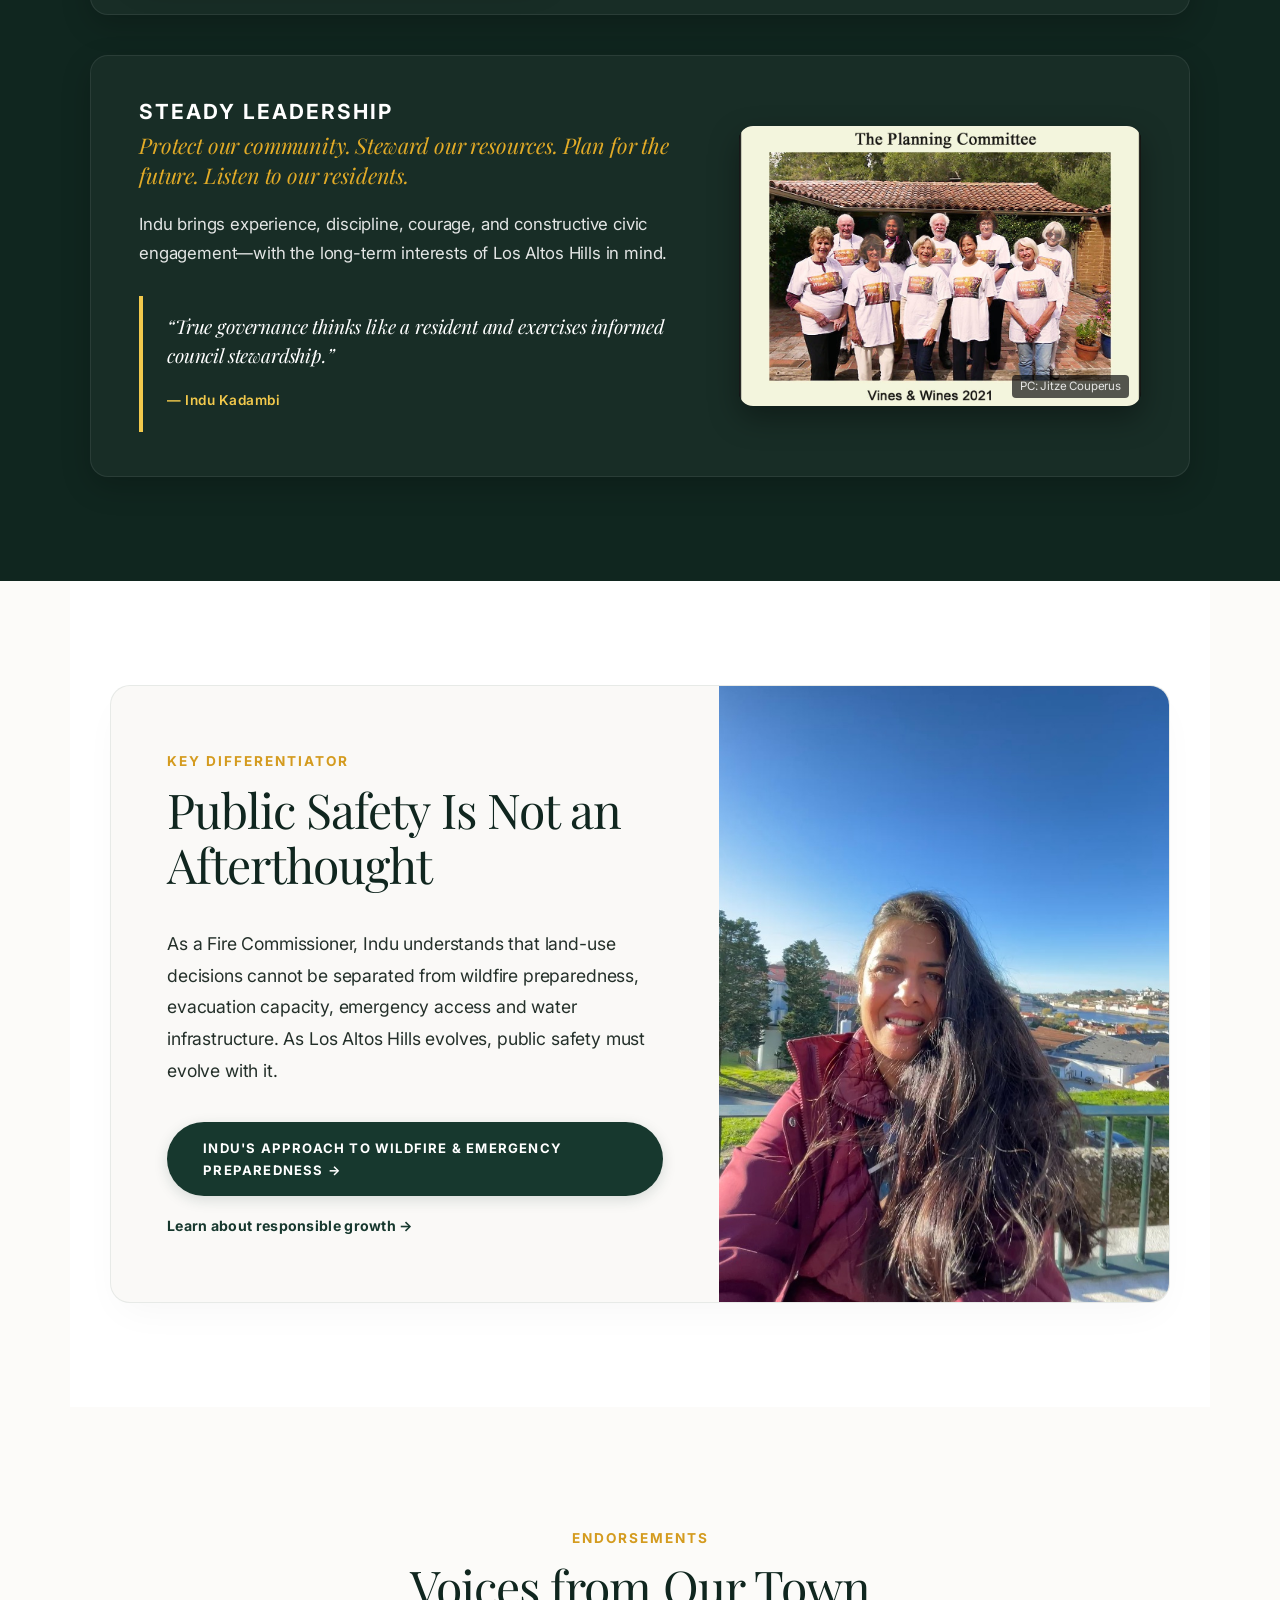
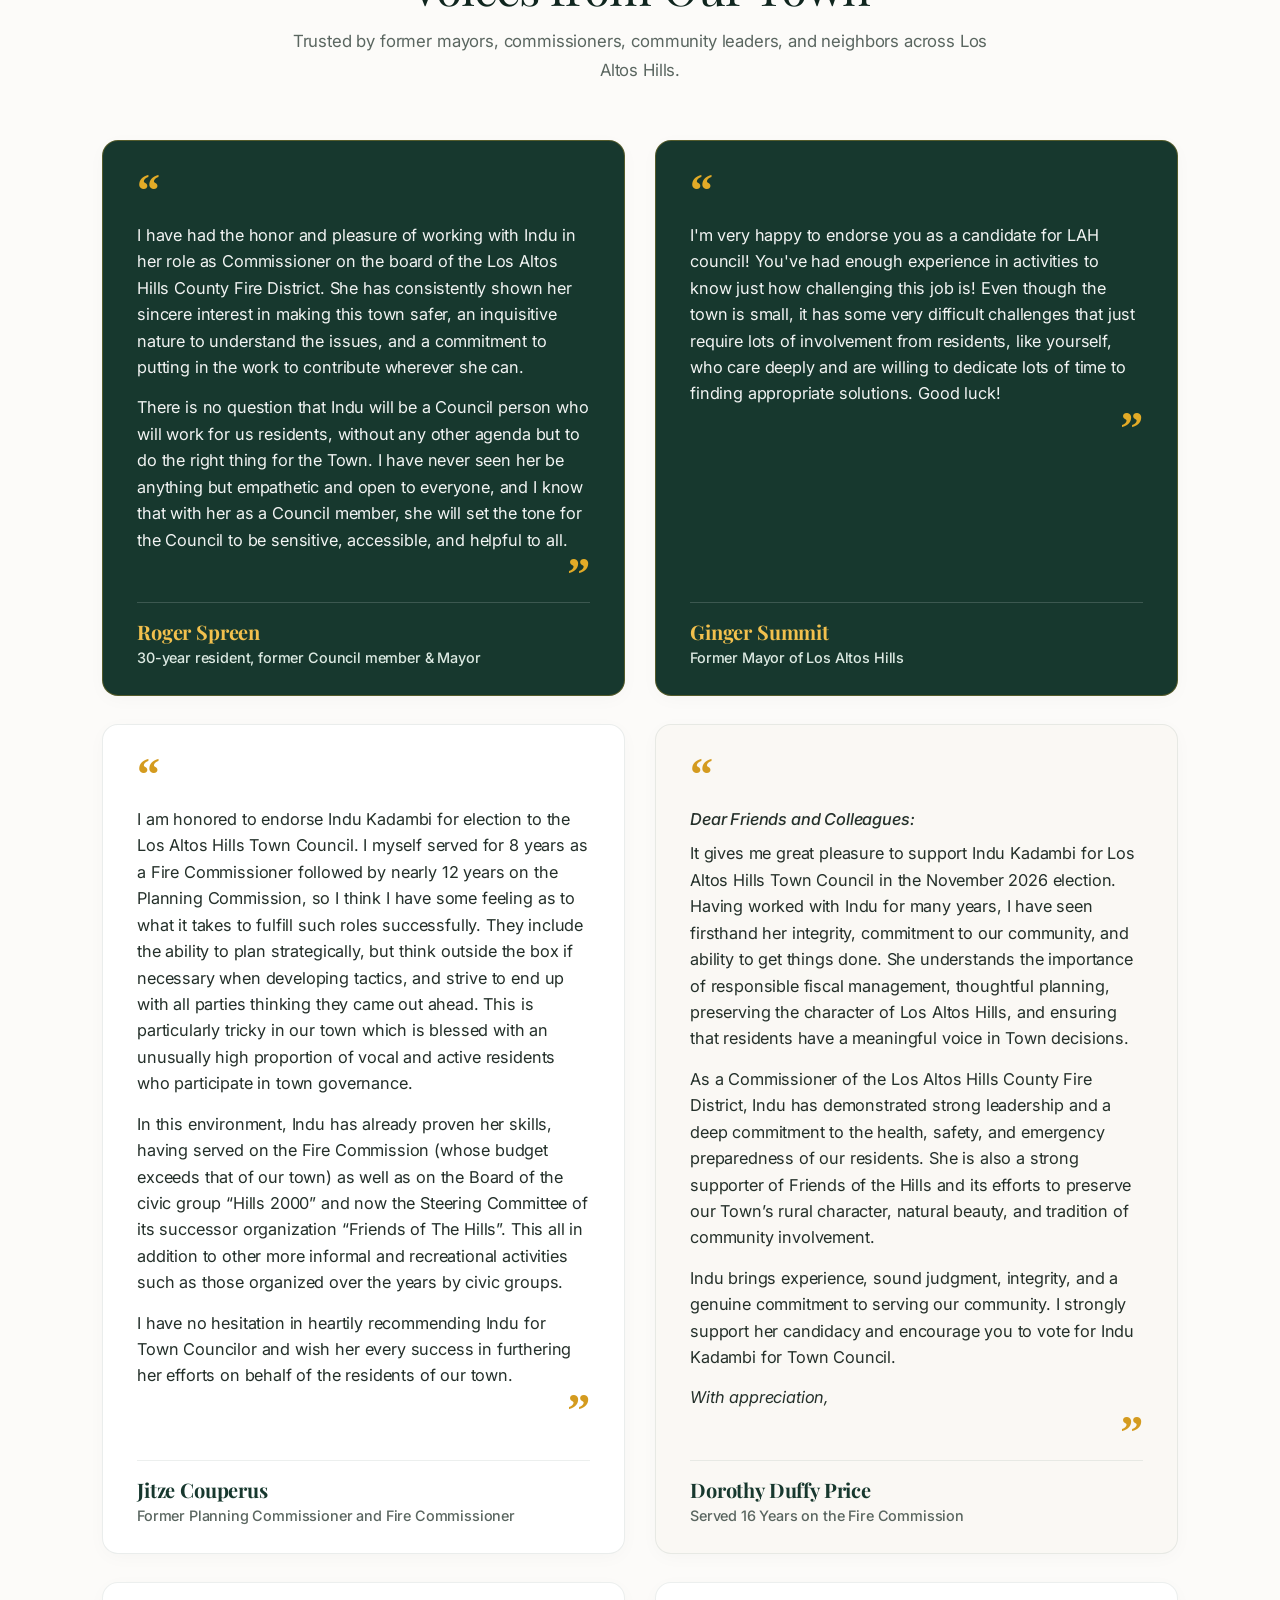
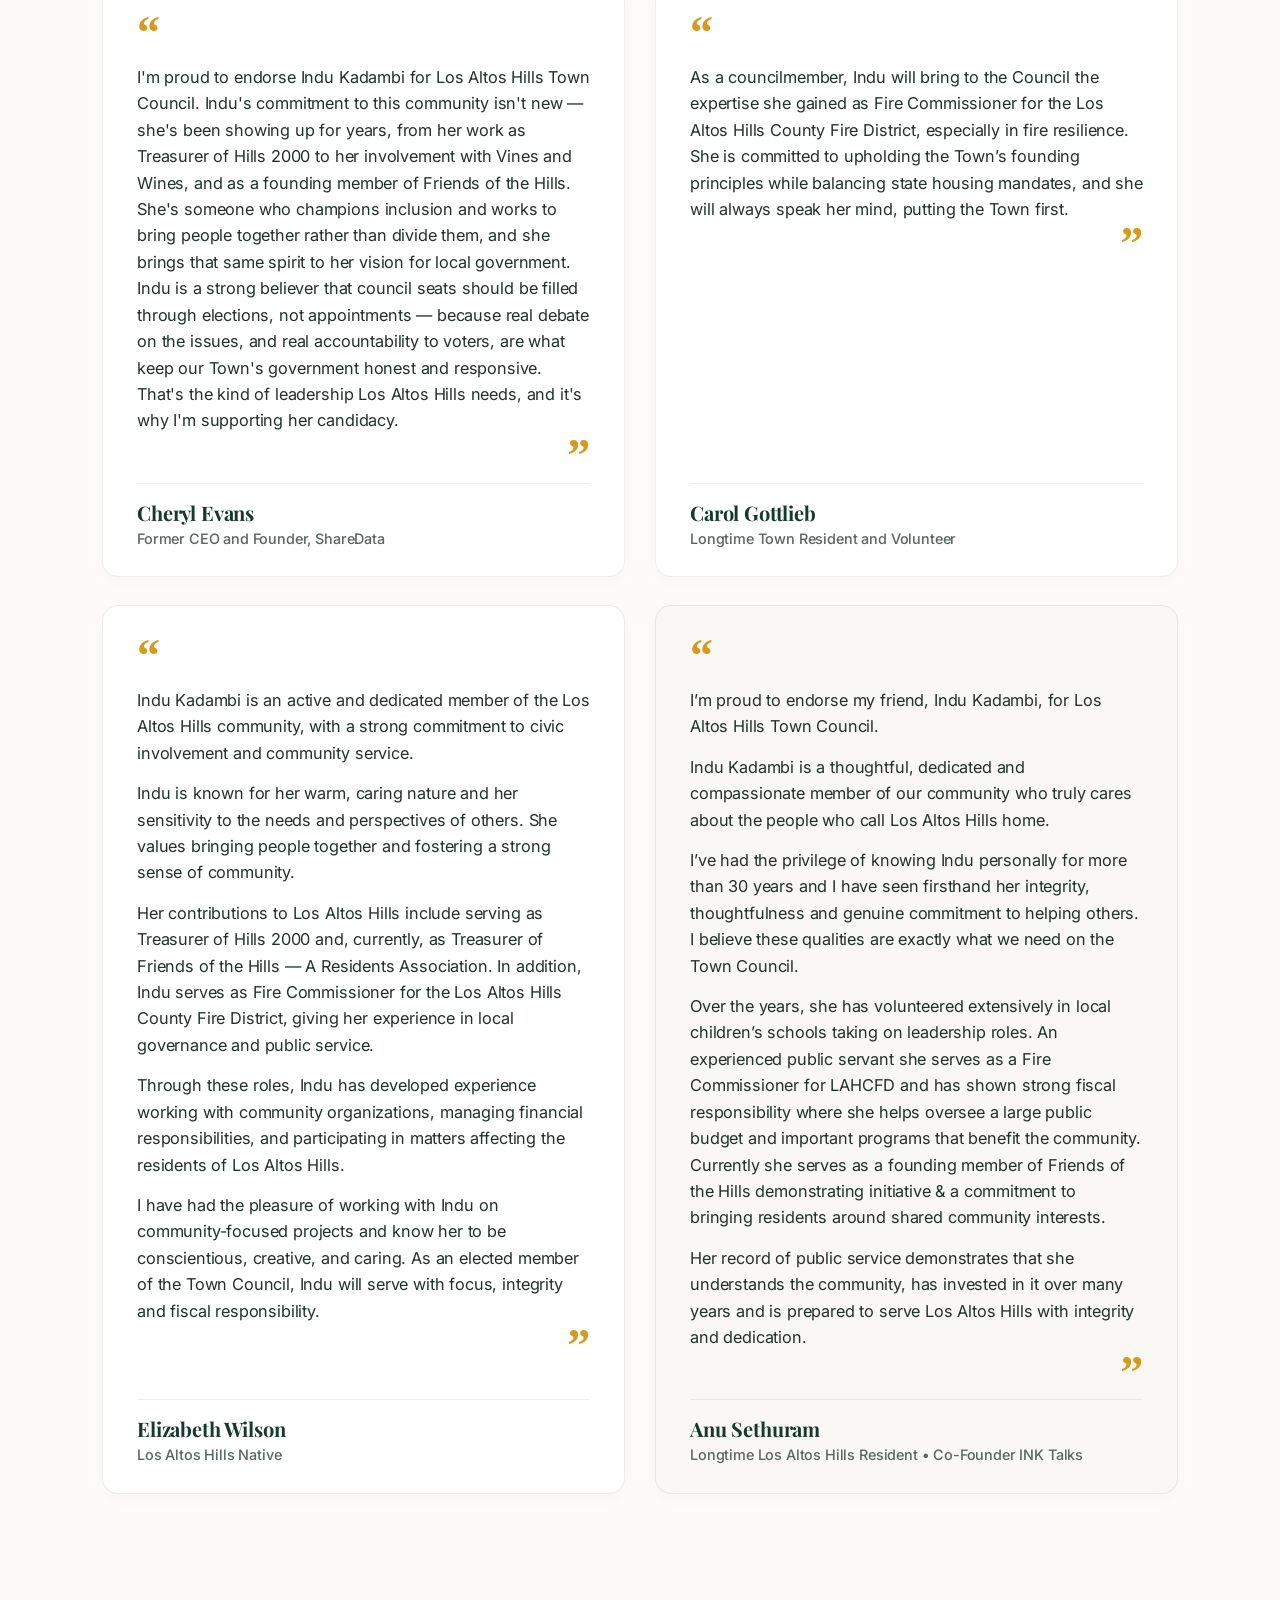
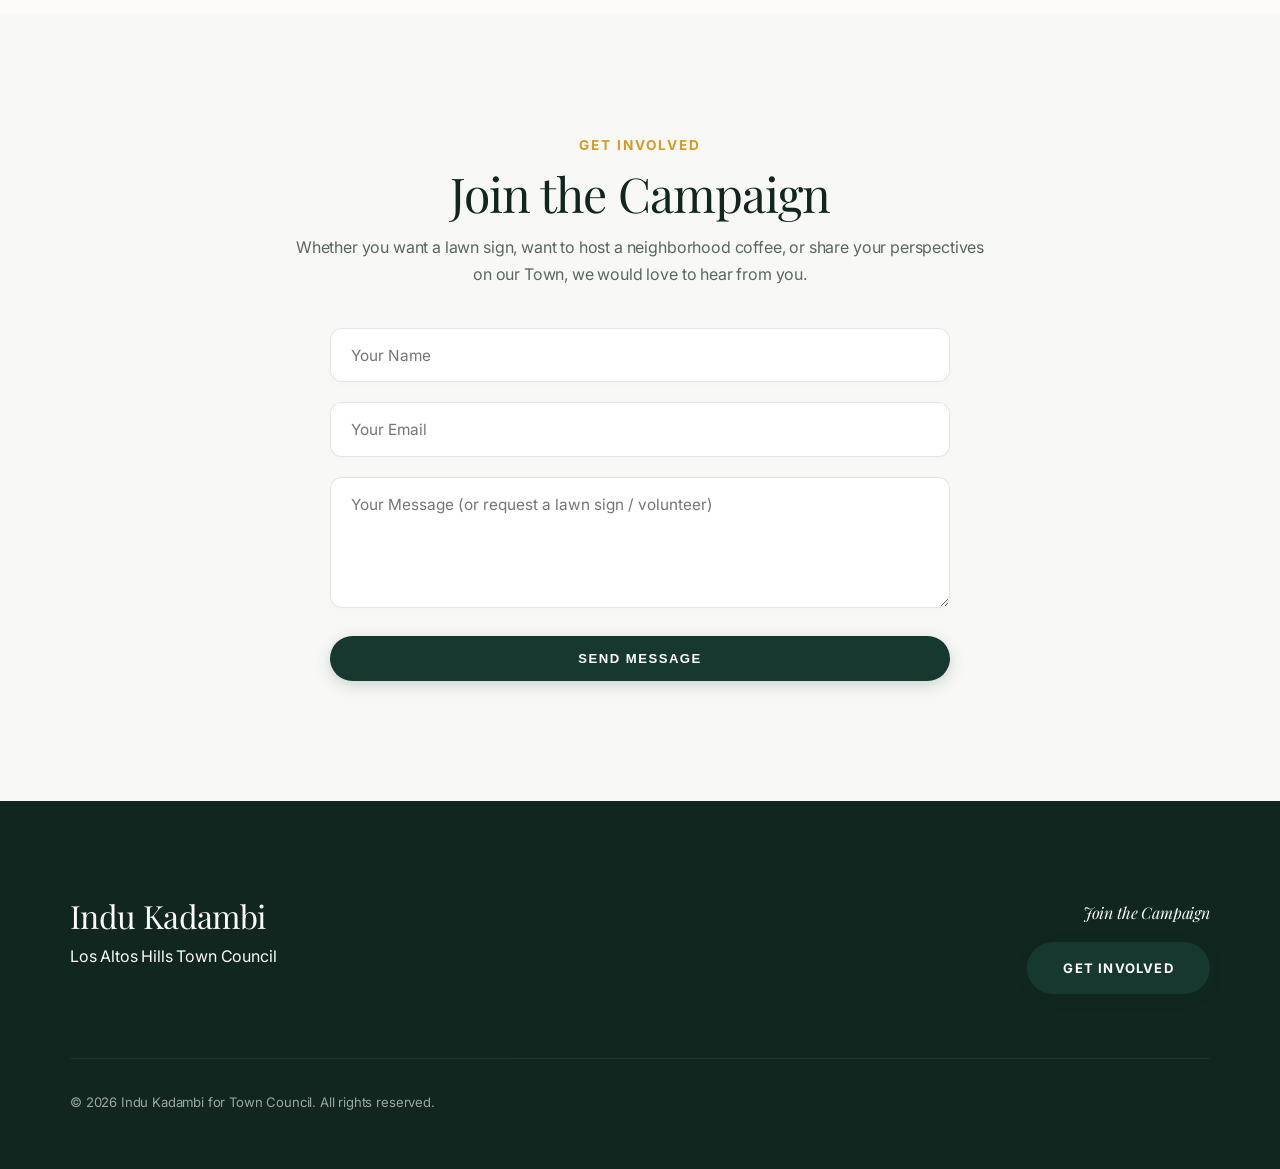
==== commit c31f15e3: "Add circular portrait badge of Indu to top-right of homepage" ====
--- a/index.html
+++ b/index.html
@@ -51,6 +51,12 @@
   <!-- SECTION 1 — TOP PRESENTATION BANNER -->
   <section class="banner-showcase">
     <div class="banner-bg" style="background-image: url('assets/hero-green.jpg');"></div>
+    
+    <!-- Top-Right Circular Portrait Badge -->
+    <div class="banner-avatar-badge" aria-label="Indu Kadambi">
+      <img src="assets/indu-portrait.jpeg" alt="Indu Kadambi - Candidate for Town Council" class="banner-avatar-img">
+    </div>
+
     <div class="banner-content fade-up">
       <h1 class="candidate-name-headline">INDU KADAMBI</h1>
       <p class="candidate-tagline">Proven Service. Independent Leadership.</p>
--- a/style.css
+++ b/style.css
@@ -186,6 +186,35 @@
   z-index: -1;
 }
 
+/* Top-Right Circular Portrait Badge */
+.banner-avatar-badge {
+  position: absolute;
+  top: 5.5rem;
+  right: max(2.5rem, calc((100vw - 1140px) / 2 + 1.5rem));
+  z-index: 10;
+  width: 130px;
+  height: 130px;
+  border-radius: 50%;
+  border: 3px solid #E2AB27;
+  box-shadow: 0 10px 30px rgba(0, 0, 0, 0.45), 0 0 0 4px rgba(226, 171, 39, 0.22);
+  overflow: hidden;
+  background-color: #17382E;
+  transition: transform 0.3s cubic-bezier(0.16, 1, 0.3, 1), box-shadow 0.3s ease;
+}
+
+.banner-avatar-badge:hover {
+  transform: scale(1.05);
+  box-shadow: 0 14px 38px rgba(0, 0, 0, 0.55), 0 0 0 6px rgba(226, 171, 39, 0.35);
+}
+
+.banner-avatar-img {
+  width: 100%;
+  height: 100%;
+  object-fit: cover;
+  object-position: center 18%;
+  display: block;
+}
+
 .banner-content {
   max-width: 900px;
   margin: 0 auto;
@@ -425,13 +454,14 @@
   letter-spacing: 1.5px;
   text-transform: uppercase;
   text-decoration: none;
-  border-bottom: 2px solid var(--color-accent);
+  border-bottom: 2px solid #50284A;
   padding-bottom: 3px;
   transition: color 0.2s ease, border-color 0.2s ease, transform 0.2s ease;
 }
 
 .btn-read-endorsements:hover {
-  color: var(--color-accent);
+  color: #50284A;
+  border-bottom-color: #6E3766;
   transform: translateX(2px);
 }
 
@@ -811,6 +841,15 @@
 
 /* Responsive */
 @media (max-width: 900px) {
+  .banner-avatar-badge {
+    position: relative;
+    top: auto;
+    right: auto;
+    margin: 0 auto 1.5rem auto;
+    width: 110px;
+    height: 110px;
+  }
+
   .split, .split.reverse, .grid-2 {
     grid-template-columns: 1fr;
     gap: 4rem;
